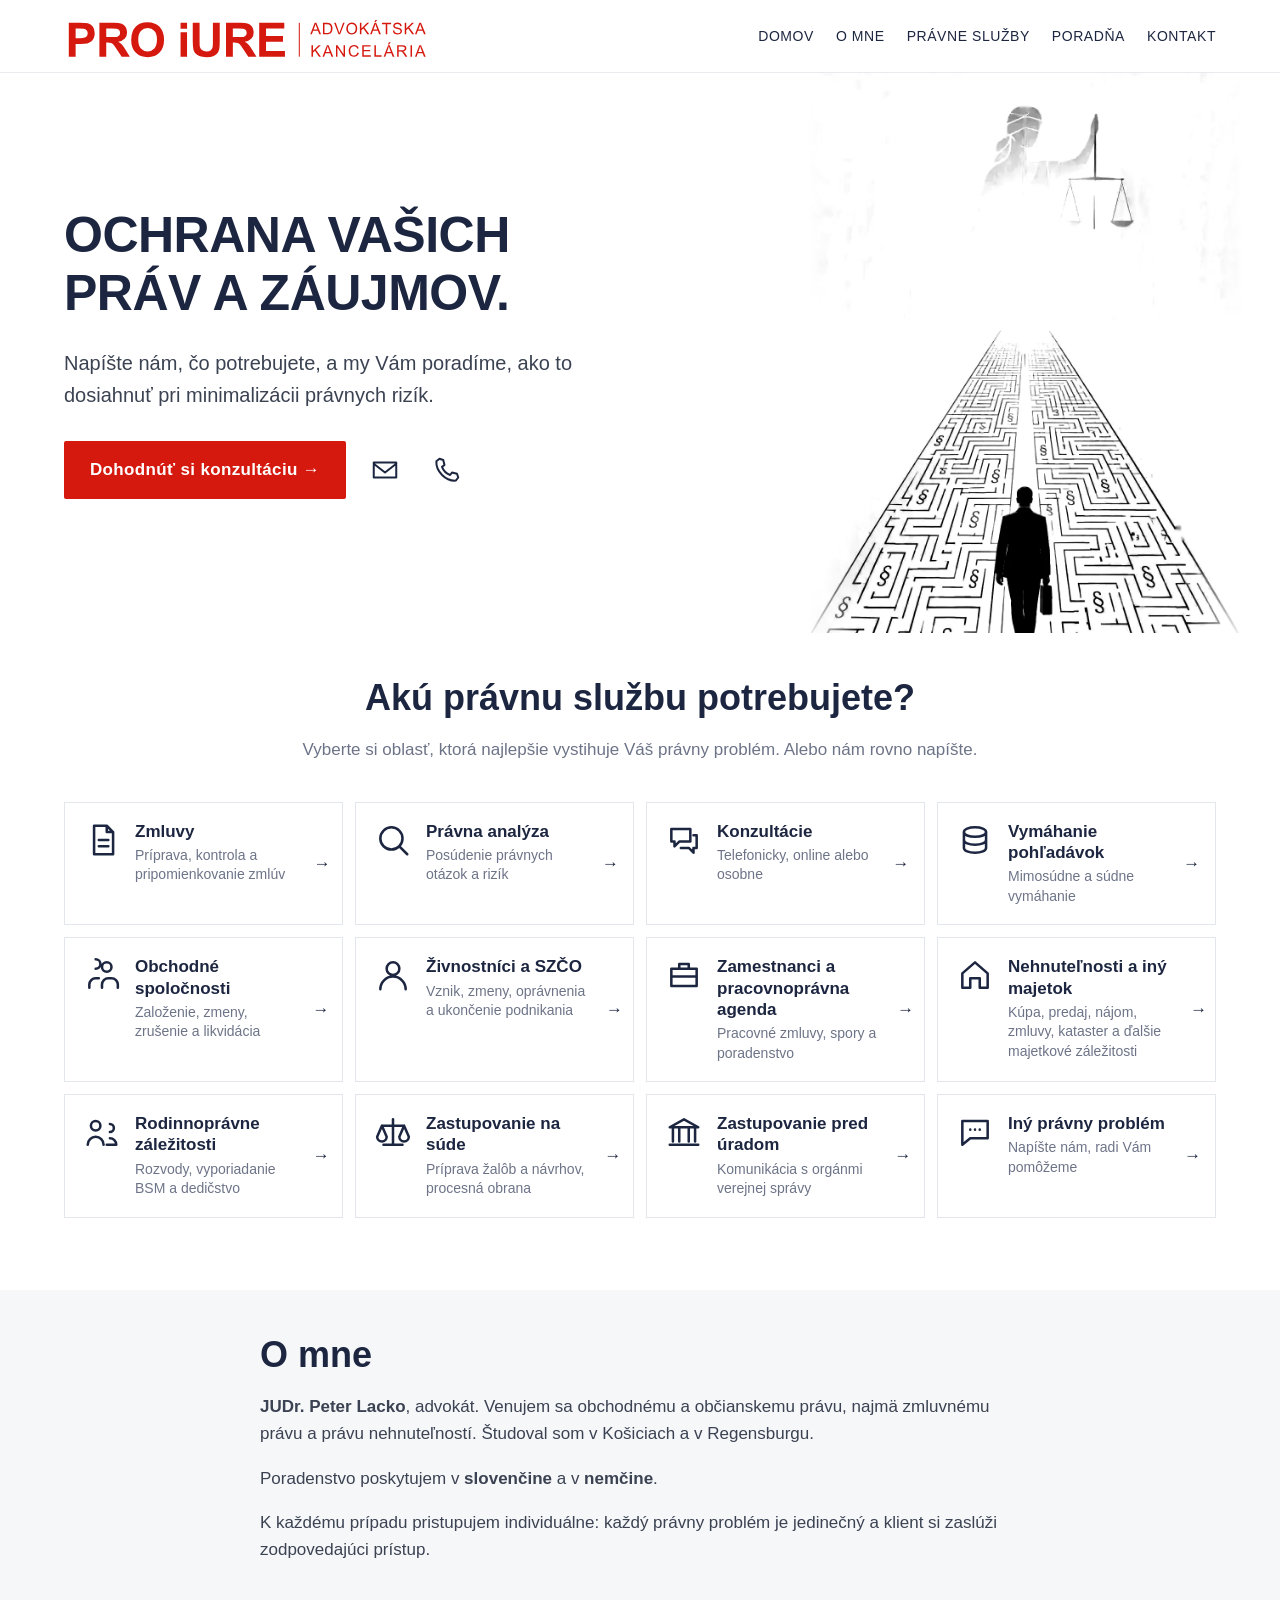
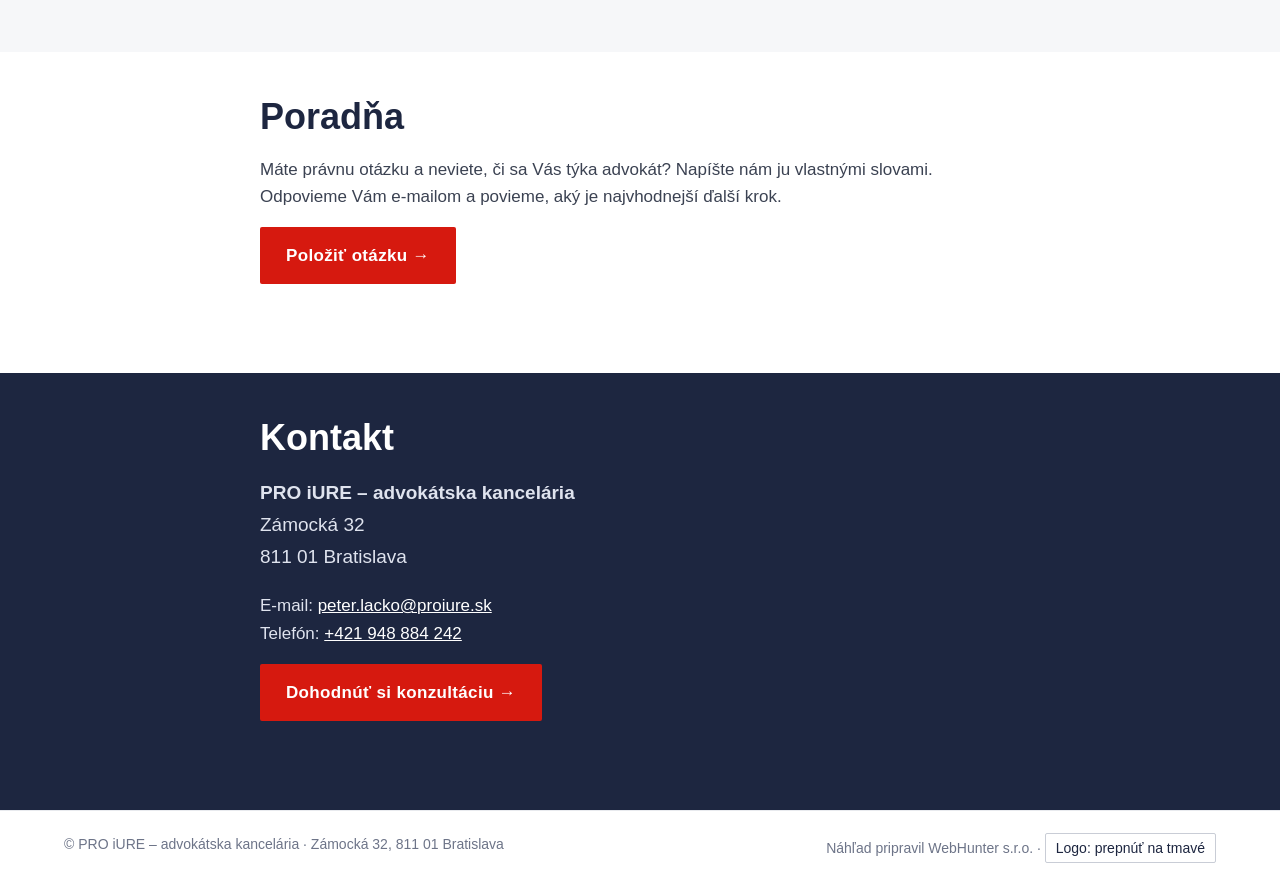
==== index.html @ 82cf4289 "Hero: obrázok bez tieňov, celá postava aj socha viditeľné, kompaktnejšie bludisko" ====
<!DOCTYPE html>
<html lang="sk"><head>
<meta charset="utf-8"><meta name="viewport" content="width=device-width,initial-scale=1">
<meta name="robots" content="noindex,nofollow">
<title>PRO iURE – advokátska kancelária, Bratislava</title>
<meta name="description" content="Advokátska kancelária PRO iURE v Bratislave. Zmluvy, obchodné spoločnosti, nehnuteľnosti, pracovné právo, vymáhanie pohľadávok a zastupovanie. Slovensky a nemecky.">
<link rel="stylesheet" href="style.css?v=7">
</head><body>
<header class="top"><a class="logo or" href="#domov" aria-label="PRO iURE – advokátska kancelária"><svg xmlns="http://www.w3.org/2000/svg" viewBox="-4 -26 1072.7 130.0" aria-hidden="true" ><path transform="translate(0,100.0)" d="M10.163710777626195 0.0V-100.0H42.56480218281037Q60.982264665757164 -100.0 66.57571623465212 -98.49931787175989Q75.17053206002728 -96.24829467939973 80.96862210095497 -88.71077762619373Q86.76671214188268 -81.17326057298773 86.76671214188268 -69.23601637107777Q86.76671214188268 -60.027285129604365 83.4242837653479 -53.75170532060027Q80.0818553888131 -47.47612551159618 74.93178717598909 -43.89495225102319Q69.78171896316508 -40.3137789904502 64.46111869031378 -39.15416098226466Q57.23055934515689 -37.72169167803547 43.519781718963166 -37.72169167803547H30.354706684856755V0.0ZM30.354706684856755 -83.08321964529331V-54.70668485675307H41.40518417462483Q53.34242837653479 -54.70668485675307 57.36698499317872 -56.27557980900409Q61.391541609822646 -57.844474761255114 63.67667121418826 -61.186903137789905Q65.96180081855388 -64.5293315143247 65.96180081855388 -68.96316507503411Q65.96180081855388 -74.42019099590723 62.755798090040926 -77.96725784447477Q59.54979536152797 -81.5143246930423 54.63847203274216 -82.40109140518418Q51.02319236016371 -83.08321964529331 40.10914051841746 -83.08321964529331Z M100.61664392905865 0.0V-100.0H143.11323328785812Q159.14324693042292 -100.0 166.40791268758528 -97.3055934515689Q173.67257844474761 -94.61118690313779 178.03819918144612 -87.72169167803547Q182.40381991814462 -80.83219645293315 182.40381991814462 -71.96452933151433Q182.40381991814462 -60.70941336971351 175.78717598908594 -53.37653478854025Q169.17053206002728 -46.043656207366986 156.00545702592086 -44.13369713506139Q162.55388813096863 -40.3137789904502 166.81718963165076 -35.74351978171896Q171.08049113233287 -31.173260572987722 178.31105047748974 -19.508867667121418L190.52114597544337 0.0H166.3738062755798L151.7762619372442 -21.759890859481583Q144.0 -33.42428376534789 141.1350613915416 -36.45975443383357Q138.2701227830832 -39.49522510231924 135.06412005457025 -40.620736698499314Q131.85811732605728 -41.7462482946794 124.90040927694406 -41.7462482946794H120.80763983628921V0.0ZM120.80763983628921 -57.70804911323329H135.7462482946794Q150.27557980900409 -57.70804911323329 153.89085948158254 -58.93587994542974Q157.50613915416096 -60.16371077762619 159.5525238744884 -63.165075034106415Q161.59890859481584 -66.16643929058664 161.59890859481584 -70.66848567530695Q161.59890859481584 -75.7162346521146 158.90450204638472 -78.8199181446112Q156.2100954979536 -81.92360163710778 151.2987721691678 -82.74215552523874Q148.8431105047749 -83.08321964529331 136.56480218281035 -83.08321964529331H120.80763983628921Z M194.54843110504774 -49.38608458390178Q194.54843110504774 -64.66575716234652 199.11869031377898 -75.03410641200546Q202.5293315143247 -82.67394270122783 208.42974079126876 -88.74488403819919Q214.33015006821282 -94.81582537517053 221.35607094133695 -97.74897680763983Q230.70122783083218 -101.70532060027286 242.9113233287858 -101.70532060027286Q265.012278308322 -101.70532060027286 278.2796725784448 -87.99454297407914Q291.5470668485675 -74.2837653478854 291.5470668485675 -49.86357435197817Q291.5470668485675 -25.648021828103683 278.3819918144611 -11.971350613915416Q265.2169167803547 1.7053206002728514 243.18417462482947 1.7053206002728514Q220.87858117326056 1.7053206002728514 207.71350613915416 -11.903137789904502Q194.54843110504774 -25.511596180081856 194.54843110504774 -49.38608458390178ZM215.35334242837652 -50.068212824010914Q215.35334242837652 -33.08321964529332 223.19781718963162 -24.317871759890863Q231.04229195088675 -15.552523874488404 243.11596180081855 -15.552523874488404Q255.18963165075036 -15.552523874488404 262.9317871759891 -24.249658935879943Q270.6739427012278 -32.946793997271484 270.6739427012278 -50.34106412005457Q270.6739427012278 -67.53069577080491 263.1364256480218 -75.98908594815825Q255.59890859481584 -84.4474761255116 243.11596180081855 -84.4474761255116Q230.63301500682127 -84.4474761255116 222.99317871759888 -75.88676671214188Q215.35334242837652 -67.32605729877217 215.35334242837652 -50.068212824010914Z  M340.39290586630284 -82.26466575716235V-100.0H359.5607094133697V-82.26466575716235ZM340.39290586630284 0.0V-72.44201909959072H359.5607094133697V0.0Z M376.4120054570259 -100.0H396.60300136425644V-45.839017735334245Q396.60300136425644 -32.946793997271484 397.3533424283765 -29.1268758526603Q398.64938608458385 -22.987721691678036 403.5266030013642 -19.27012278308322Q408.40381991814456 -15.552523874488404 416.8622100954979 -15.552523874488404Q425.4570259208731 -15.552523874488404 429.82264665757157 -19.065484311050476Q434.1882673942701 -22.57844474761255 435.075034106412 -27.694406548431104Q435.96180081855385 -32.81036834924966 435.96180081855385 -44.679399727148706V-100.0H456.1527967257844V-47.47612551159618Q456.1527967257844 -29.46793997271487 454.5156889495225 -22.032742155525238Q452.87858117326056 -14.597544338335608 448.4788540245566 -9.481582537517053Q444.07912687585264 -4.365620736698499 436.7121418826739 -1.330150068212824Q429.3451568894952 1.7053206002728514 417.47612551159614 1.7053206002728514Q403.1514324693042 1.7053206002728514 395.75034106412 -1.6030013642564804Q388.34924965893583 -4.911323328785812 384.0518417462482 -10.197817189631651Q379.75443383356065 -15.48431105047749 378.3901773533424 -21.282401091405184Q376.4120054570259 -29.877216916780355 376.4120054570259 -46.65757162346521Z M474.70941336971345 0.0V-100.0H517.2060027285129Q533.2360163710778 -100.0 540.5006821282401 -97.3055934515689Q547.7653478854024 -94.61118690313779 552.1309686221009 -87.72169167803547Q556.4965893587994 -80.83219645293315 556.4965893587994 -71.96452933151433Q556.4965893587994 -60.70941336971351 549.8799454297407 -53.37653478854025Q543.263301500682 -46.043656207366986 530.0982264665756 -44.13369713506139Q536.6466575716235 -40.3137789904502 540.9099590723056 -35.74351978171896Q545.1732605729876 -31.173260572987722 552.4038199181446 -19.508867667121418L564.6139154160982 0.0H540.4665757162346L525.869031377899 -21.759890859481583Q518.0927694406548 -33.42428376534789 515.2278308321963 -36.45975443383357Q512.362892223738 -39.49522510231924 509.156889495225 -40.620736698499314Q505.9508867667121 -41.7462482946794 498.9931787175989 -41.7462482946794H494.900409276944V0.0ZM494.900409276944 -57.70804911323329H509.8390177353342Q524.3683492496589 -57.70804911323329 527.9836289222374 -58.93587994542974Q531.5989085948157 -60.16371077762619 533.6452933151431 -63.165075034106415Q535.6916780354707 -66.16643929058664 535.6916780354707 -70.66848567530695Q535.6916780354707 -75.7162346521146 532.9972714870396 -78.8199181446112Q530.3028649386084 -81.92360163710778 525.3915416098226 -82.74215552523874Q522.9358799454296 -83.08321964529331 510.6575716234652 -83.08321964529331H494.900409276944Z M572.7339699863574 0.0V-100.0H646.8813096862209V-83.08321964529331H592.9249658935879V-60.91405184174625H643.1296043656207V-44.065484311050476H592.9249658935879V-16.84856753069577H648.7912687585265V0.0Z"/><rect x="689.7" y="0" width="3" height="100.0"/><path transform="translate(723.7,34.0)" d="M-0.06952965235173825 0.0 12.978868438991139 -33.97682344921609H17.822767552828903L31.728698023176552 0.0H26.606680299931835L22.643490115882756 -10.29038854805726H8.43626448534424L4.704839809134288 0.0ZM9.734151329243353 -13.952283571915475H21.25289706884799L17.70688479890934 -23.36196319018405Q16.084526244035448 -27.64962508520791 15.296523517382413 -30.407634628493525Q14.647580095432856 -27.139740967961828 13.465576005453306 -23.918200408997954Z M37.452514539721264 0.0V-33.97682344921609H49.1566726855972Q53.11986286964628 -33.97682344921609 55.205752440198424 -33.49011588275392Q58.125997838971436 -32.81799591002045 60.18871085873967 -31.056578050443083Q62.877190749673545 -28.785276073619634 64.20984241974853 -25.250852079072942Q65.54249408982352 -21.716428084526246 65.54249408982352 -17.173824130879346Q65.54249408982352 -13.303340149965917 64.63860860925092 -10.313565098841172Q63.73472312867832 -7.323790047716428 62.32095353085964 -5.365371506475801Q60.90718393304097 -3.406952965235174 59.226884001207296 -2.2828902522154055Q57.546584069373615 -1.1588275391956373 55.170987614022565 -0.5794137695978187Q52.79539115867151 0.0 49.712909904411106 0.0ZM41.948765391800336 -4.009543285616905H49.203025787165025Q52.56362565083238 -4.009543285616905 54.47569109050518 -4.635310156782549Q56.38775653017798 -5.261077027948193 57.52340751858971 -6.396728016359918Q59.12258952267968 -7.995910020449898 60.01488672786033 -10.695978186775733Q60.90718393304097 -13.396046353101568 60.90718393304097 -17.243353783231086Q60.90718393304097 -22.573960463531016 59.157354348855556 -25.43626448534424Q57.40752476467014 -28.298568507157466 54.90445728000756 -29.2719836400818Q53.09668631886237 -29.967280163599185 49.08714303324546 -29.967280163599185H41.948765391800336Z M83.5730590726259 0.0 70.40877822736346 -33.97682344921609H75.27585389198514L84.10611974065588 -9.293796864349012Q85.17224107671588 -6.32719836400818 85.89071415101718 -3.7314246762099526Q86.67871687767021 -6.512610770279482 87.72166166294627 -9.293796864349012L96.89957577337573 -33.97682344921609H101.48853282859045L88.18519267862453 0.0Z M106.28528731377867 -16.5480572597137Q106.28528731377867 -25.007498295841856 110.82789126742557 -29.79345603271984Q115.37049522107246 -34.57941376959782 122.55522596408541 -34.57941376959782Q127.2600657732197 -34.57941376959782 131.03784355099748 -32.331288343558285Q134.81562132877525 -30.083162917518745 136.7972164207998 -26.062031356509884Q138.77881151282435 -22.040899795501023 138.77881151282435 -16.942058623040218Q138.77881151282435 -11.773687798227677 136.6929219422722 -7.6946148602590325Q134.60703237172004 -3.615541922290389 130.78290149237444 -1.5180640763462852Q126.95877061302883 0.5794137695978187 122.5320494133015 0.5794137695978187Q117.73450340103156 0.5794137695978187 113.95672562325379 -1.7382413087934563Q110.178947845476 -4.055896387184731 108.23211757962733 -8.065439672801636Q106.28528731377867 -12.074982958418541 106.28528731377867 -16.5480572597137ZM110.9205974705612 -16.478527607361965Q110.9205974705612 -10.336741649625086 114.22325595726878 -6.802317655078392Q117.52591444397635 -3.2678936605316973 122.50887286251759 -3.2678936605316973Q127.58453748419447 -3.2678936605316973 130.86401942011813 -6.837082481254261Q134.14350135604178 -10.406271301976824 134.14350135604178 -16.96523517382413Q134.14350135604178 -21.113837764144513 132.74132003361507 -24.207907293796865Q131.33913871118835 -27.301976823449216 128.6390705448625 -29.005453306066805Q125.93900237853667 -30.70892978868439 122.57840251486932 -30.70892978868439Q117.8040330533833 -30.70892978868439 114.36231526197224 -27.429447852760738Q110.9205974705612 -24.149965916837083 110.9205974705612 -16.478527607361965Z M146.51898794756946 0.0V-33.97682344921609H151.01523879964853V-17.127471029311522L167.887767770337 -33.97682344921609H173.98320062650606L159.7296218943997 -20.209952283571916L174.6089674976717 0.0H168.67577049699003L156.57761098778758 -17.19700068166326L151.01523879964853 -11.773687798227677V0.0Z M176.76359519349384 0.0 189.81199328483672 -33.97682344921609H194.6558923986745L208.56182286902214 0.0H203.43980514577743L199.47661496172833 -10.29038854805726H185.26938933118984L181.53796465497987 0.0ZM186.56727617508895 -13.952283571915475H198.0860219146936L194.54000964475492 -23.36196319018405Q192.91765108988105 -27.64962508520791 192.129648363228 -30.407634628493525Q191.48070494127845 -27.139740967961828 190.2987008512989 -23.918200408997954ZM189.37163881994238 -36.06271301976824 192.45412007420276 -42.5521472392638H197.92378605920618L192.82494488674539 -36.06271301976824Z M222.9304928279663 0.0V-29.967280163599185H211.73621879933646V-33.97682344921609H238.66737081024309V-29.967280163599185H227.42674368004538V0.0Z M243.88130320954173 -10.916155419222905 248.12261200299776 -11.286980231765508Q248.4239071631886 -8.737559645535105 249.52479332542447 -7.103612815269257Q250.62567948766034 -5.469665985003409 252.9433345660516 -4.461486025903204Q255.26098964444287 -3.4533060668029996 258.15805849243196 -3.4533060668029996Q260.7306556294463 -3.4533060668029996 262.70066244607887 -4.21813224267212Q264.67066926271144 -4.982958418541241 265.6324961202438 -6.315610088616223Q266.5943229777762 -7.6482617586912065 266.5943229777762 -9.224267211997274Q266.5943229777762 -10.823449216087253 265.6672609464197 -12.01704158145876Q264.74019891506316 -13.210633946830267 262.6079562429432 -14.021813224267213Q261.2405397466924 -14.554873892297206 256.558876488342 -15.678936605316974Q251.8772132299916 -16.80299931833674 249.99991261649467 -17.79959100204499Q247.56637478418384 -19.07430129516019 246.37278241881233 -20.96319018404908Q245.17919005344083 -22.85207907293797 245.17919005344083 -25.192910702113156Q245.17919005344083 -27.765507839127473 246.63931275282732 -30.00204498977505Q248.09943545221384 -32.23858214042263 250.9037980970673 -33.397409679618264Q253.70816074192072 -34.556237218813905 257.1382902579398 -34.556237218813905Q260.91606803571756 -34.556237218813905 263.8015486083147 -33.33946830265849Q266.68702918091185 -32.122699386503065 268.239858083434 -29.758691206543965Q269.79268698595615 -27.394683026584868 269.9085697398757 -24.404907975460123L265.59773129406796 -24.080436264485346Q265.25008303230925 -27.301976823449216 263.2453113895008 -28.947511929107023Q261.2405397466924 -30.593047034764826 257.3237026642111 -30.593047034764826Q253.24462972624247 -30.593047034764826 251.3789173881375 -29.098159509202453Q249.51320505003252 -27.603271983640084 249.51320505003252 -25.49420586230402Q249.51320505003252 -23.663258350374914 250.83426844471555 -22.481254260395364Q252.13215528861465 -21.299250170415814 257.61340954901004 -20.059304703476485Q263.0946638094054 -18.819359236537153 265.1342002783897 -17.89229720518064Q268.10079877873056 -16.52488070892979 269.5145683765492 -14.427402862985685Q270.9283379743679 -12.329925017041582 270.9283379743679 -9.595092024539877Q270.9283379743679 -6.883435582822086 269.3755090718457 -4.484662576687117Q267.8226801693236 -2.085889570552147 264.91402304594254 -0.7532379004771643Q262.0053659225615 0.5794137695978187 258.3666474494872 0.5794137695978187Q253.75451384348855 0.5794137695978187 250.63726776305228 -0.7648261758691208Q247.520021682616 -2.10906612133606 245.7470155476467 -4.809134287661895Q243.97400941267736 -7.50920245398773 243.88130320954173 -10.916155419222905Z M279.01616267087167 0.0V-33.97682344921609H283.51241352295074V-17.127471029311522L300.38494249363924 -33.97682344921609H306.4803753498083L292.22679661770195 -20.209952283571916L307.10614222097394 0.0H301.17294522029226L289.0747857110898 -17.19700068166326L283.51241352295074 -11.773687798227677V0.0Z M309.2607699167961 0.0 322.30916800813895 -33.97682344921609H327.15306712197673L341.0589975923244 0.0H335.93697986907966L331.97378968503057 -10.29038854805726H317.76656405449205L314.0351393782821 0.0ZM319.06445089839116 -13.952283571915475H330.5831966379958L327.0371843680572 -23.36196319018405Q325.41482581318326 -27.64962508520791 324.62682308653024 -30.407634628493525Q323.97787966458066 -27.139740967961828 322.79587557460115 -23.918200408997954Z"/><path transform="translate(723.7,100.0)" d="M3.476482617586912 0.0V-33.97682344921609H7.972733469665985V-17.127471029311522L24.845262440354464 -33.97682344921609H30.94069529652352L16.687116564417177 -20.209952283571916L31.566462167689163 0.0H25.633265167007497L13.535105657805044 -17.19700068166326L7.972733469665985 -11.773687798227677V0.0Z M36.06449666499582 0.0 49.112894756338704 -33.97682344921609H53.95679387017647L67.86272434052411 0.0H62.7407066172794L58.77751643323032 -10.29038854805726H44.5702908026918L40.83886612648185 0.0ZM45.868177646590915 -13.952283571915475H57.38692338619555L53.840911116256905 -23.36196319018405Q52.21855256138301 -27.64962508520791 51.43054983472997 -30.407634628493525Q50.78160641278042 -27.139740967961828 49.59960232280087 -23.918200408997954Z M75.88359455698551 0.0V-33.97682344921609H80.49572816298415L98.34167226659696 -7.300613496932516V-33.97682344921609H102.65251071240473V0.0H98.0403771064061L80.19443300279329 -26.699386503067487V0.0Z M138.92559633445578 -11.912747102931153 143.42184718653485 -10.777096114519427Q142.00807758871616 -5.237900477164281 138.334594289466 -2.329243353783231Q134.66111099021583 0.5794137695978187 129.35368086069982 0.5794137695978187Q123.86083832491249 0.5794137695978187 120.41912053350146 -1.6571233810497616Q116.9774027420904 -3.893660531697342 115.18122005633717 -8.134969325153374Q113.38503737058393 -12.376278118609408 113.38503737058393 -17.243353783231086Q113.38503737058393 -22.550783912747104 115.4129855641763 -26.502385821404225Q117.44093375776866 -30.45398773006135 121.18394670937056 -32.505112474437624Q124.92695966097247 -34.556237218813905 129.42321051305154 -34.556237218813905Q134.52205168551237 -34.556237218813905 137.9985343030993 -31.960463531015677Q141.4750169206862 -29.36468984321745 142.84243341693704 -24.659850034083163L138.4157122172097 -23.61690524880709Q137.23370812723016 -27.32515337423313 134.98558270119062 -29.01704158145876Q132.7374572751511 -30.70892978868439 129.3305043099159 -30.70892978868439Q125.41366722743464 -30.70892978868439 122.78312871346054 -28.83162917518746Q120.15259019948645 -26.954328561690527 119.08646886342646 -23.790729379686436Q118.02034752736648 -20.627130197682344 118.02034752736648 -17.266530334015Q118.02034752736648 -12.932515337423313 119.28346954508973 -9.699386503067485Q120.54659156281296 -6.466257668711656 123.21189490296294 -4.867075664621677Q125.8771982431129 -3.2678936605316973 128.9828560481572 -3.2678936605316973Q132.76063382593497 -3.2678936605316973 135.37958406451713 -5.446489434219496Q137.99853430309926 -7.625085207907294 138.92559633445578 -11.912747102931153Z M153.5286069735484 0.0V-33.97682344921609H178.0957508044959V-29.967280163599185H158.02485782562746V-19.56100886162236H176.82104051138072V-15.574642126789367H158.02485782562746V-4.009543285616905H178.88375353114895V0.0Z M189.38451468148904 0.0V-33.97682344921609H193.8807655335681V-4.009543285616905H210.6142351995531V0.0Z M216.71145170094974 0.0 229.7598497922926 -33.97682344921609H234.6037489061304L248.50967937647803 0.0H243.38766165323332L239.42447146918425 -10.29038854805726H225.21724583864574L221.48582116243577 0.0ZM226.51513268254485 -13.952283571915475H238.03387842214948L234.4878661522108 -23.36196319018405Q232.86550759733694 -27.64962508520791 232.0775048706839 -30.407634628493525Q231.42856144873434 -27.139740967961828 230.24655735875479 -23.918200408997954ZM229.31949532739827 -36.06271301976824 232.40197658165866 -42.5521472392638H237.87164256666208L232.77280139420128 -36.06271301976824Z M256.646432346859 0.0V-33.97682344921609H271.7111903564023Q276.2537943100492 -33.97682344921609 278.61780249000833 -33.061349693251536Q280.9818106699674 -32.14587593728698 282.39558026778604 -29.828220858895705Q283.80934986560476 -27.510565780504432 283.80934986560476 -24.706203135650988Q283.80934986560476 -21.0906612133606 281.46851823642953 -18.610770279481937Q279.12768660725436 -16.130879345603272 274.2374343918488 -15.458759372869803Q276.02202880221006 -14.601226993865032 276.9490908335666 -13.766871165644172Q278.91909765019915 -11.959100204498977 280.6805155097765 -9.247443762781186L286.5905359596743 0.0H280.93545756839956L276.4392067163205 -7.068847989093388Q274.4691998996879 -10.12815269256987 273.1944896065727 -11.750511247443763Q271.9197793134575 -13.372869802317656 270.91159935435735 -14.021813224267213Q269.9034193952571 -14.67075664621677 268.86047460998105 -14.92569870483981Q268.0956484341119 -15.087934560327199 266.35740712531845 -15.087934560327199H261.1426831989381V0.0ZM261.1426831989381 -18.98159509202454H270.8073048758297Q273.8897861300901 -18.98159509202454 275.6280274388836 -19.61895023858214Q277.366268747677 -20.25630538513974 278.27015422824957 -21.65848670756646Q279.1740397088222 -23.060668029993185 279.1740397088222 -24.706203135650988Q279.1740397088222 -27.116564417177916 277.4242101246368 -28.66939331970007Q275.67438054045135 -30.22222222222222 271.8966027626736 -30.22222222222222H261.1426831989381Z M296.0947054263061 0.0V-33.97682344921609H300.5909562783852V0.0Z M309.26076991679616 0.0 322.309168008139 -33.97682344921609H327.1530671219768L341.05899759232443 0.0H335.9369798690797L331.9737896850306 -10.29038854805726H317.7665640544921L314.03513937828217 0.0ZM319.0644508983912 -13.952283571915475H330.58319663799585L327.03718436805724 -23.36196319018405Q325.4148258131833 -27.64962508520791 324.6268230865303 -30.407634628493525Q323.9778796645807 -27.139740967961828 322.7958755746012 -23.918200408997954Z"/></svg></a>
<nav aria-label="Hlavné menu"><a href="#domov">Domov</a><a href="#o-mne">O mne</a><a href="#sluzby">Právne služby</a><a href="#poradna">Poradňa</a><a href="#kontakt">Kontakt</a></nav></header>
<main id="domov">
<section class="hero"><div class="hero-t">
<h1>Ochrana Vašich práv a záujmov.</h1>
<p class="lead">Napíšte nám, čo potrebujete, a my Vám poradíme, ako to dosiahnuť pri minimalizácii právnych rizík.</p>
<p class="cta"><a class="btn" href="#kontakt">Dohodnúť si konzultáciu →</a><a class="ic" href="mailto:peter.lacko@proiure.sk" aria-label="Napísať e-mail"><svg viewBox="0 0 24 24"><path d="M3 6h18v12H3zM3 7l9 7 9-7"/></svg></a><a class="ic" href="tel:+421948884242" aria-label="Zavolať"><svg viewBox="0 0 24 24"><path d="M6 3l3 1 1 4-2 1.5a11 11 0 0 0 6.500 6.500L16 14l4 1 1 3-2 2.500C11 21 3 13 3.500 5z"/></svg></a></p>
</div>
<picture class="hero-i"><source media="(max-width:700px)" srcset="img/hero-640.webp?v=4"><img src="img/hero.webp?v=4" width="1024" height="1320" alt="Muž s aktovkou kráča bludiskom paragrafov k sochárskej postave spravodlivosti s váhami"></picture>
</section>
<section id="sluzby" class="sec"><h2>Akú právnu službu potrebujete?</h2>
<p class="sub">Vyberte si oblasť, ktorá najlepšie vystihuje Váš právny problém. Alebo nám rovno napíšte.</p>
<div class="tiles"><a class="tile" href="#s-zmluvy" data-open="zmluvy"><svg viewBox="0 0 24 24" aria-hidden="true"><path d="M7 3h8l4 4v14H7zM15 3v4h4M10 12h6M10 16h6"/></svg><span><b>Zmluvy</b><small>Príprava, kontrola a pripomienkovanie zmlúv</small></span><i aria-hidden="true">→</i></a><a class="tile" href="#s-analyza" data-open="analyza"><svg viewBox="0 0 24 24" aria-hidden="true"><path d="M11 4a7 7 0 1 0 0 14 7 7 0 0 0 0-14zM16 16l5 5"/></svg><span><b>Právna analýza</b><small>Posúdenie právnych otázok a rizík</small></span><i aria-hidden="true">→</i></a><a class="tile" href="#s-konzultacie" data-open="konzultacie"><svg viewBox="0 0 24 24" aria-hidden="true"><path d="M4 5h12v8H9l-3 3v-3H4zM18 9h2v8h-2v3l-3-3h-5"/></svg><span><b>Konzultácie</b><small>Telefonicky, online alebo osobne</small></span><i aria-hidden="true">→</i></a><a class="tile" href="#s-pohladavky" data-open="pohladavky"><svg viewBox="0 0 24 24" aria-hidden="true"><path d="M5 7c0-1.7 3.1-3 7-3s7 1.3 7 3-3.1 3-7 3-7-1.3-7-3zM5 7v5c0 1.7 3.1 3 7 3s7-1.3 7-3V7M5 12v5c0 1.7 3.1 3 7 3s7-1.3 7-3v-5"/></svg><span><b>Vymáhanie pohľadávok</b><small>Mimosúdne a súdne vymáhanie</small></span><i aria-hidden="true">→</i></a><a class="tile" href="#s-spolocnosti" data-open="spolocnosti"><svg viewBox="0 0 24 24" aria-hidden="true"><path d="M4 20v-2a4 4 0 0 1 4-4h2M15 10a3 3 0 1 0 0-6 3 3 0 0 0 0 6zM8 8a3 3 0 1 0 0-6M12 20v-2a4 4 0 0 1 4-4h2a4 4 0 0 1 4 4v2"/></svg><span><b>Obchodné spoločnosti</b><small>Založenie, zmeny, zrušenie a likvidácia</small></span><i aria-hidden="true">→</i></a><a class="tile" href="#s-zivnostnici" data-open="zivnostnici"><svg viewBox="0 0 24 24" aria-hidden="true"><path d="M12 12a4 4 0 1 0 0-8 4 4 0 0 0 0 8zM4 21a8 8 0 0 1 16 0"/></svg><span><b>Živnostníci a SZČO</b><small>Vznik, zmeny, oprávnenia a ukončenie podnikania</small></span><i aria-hidden="true">→</i></a><a class="tile" href="#s-praca" data-open="praca"><svg viewBox="0 0 24 24" aria-hidden="true"><path d="M4 8h16v11H4zM9 8V5h6v3M4 13h16"/></svg><span><b>Zamestnanci a pracovnoprávna agenda</b><small>Pracovné zmluvy, spory a poradenstvo</small></span><i aria-hidden="true">→</i></a><a class="tile" href="#s-nehnutelnosti" data-open="nehnutelnosti"><svg viewBox="0 0 24 24" aria-hidden="true"><path d="M4 11l8-7 8 7v9h-5v-6H9v6H4z"/></svg><span><b>Nehnuteľnosti a iný majetok</b><small>Kúpa, predaj, nájom, zmluvy, kataster a ďalšie majetkové záležitosti</small></span><i aria-hidden="true">→</i></a><a class="tile" href="#s-rodina" data-open="rodina"><svg viewBox="0 0 24 24" aria-hidden="true"><path d="M8 11a3 3 0 1 0 0-6 3 3 0 0 0 0 6zM3 20a5 5 0 0 1 10 0M17 12a2.5 2.5 0 1 0 0-5M15 20h6a4 4 0 0 0-4-4"/></svg><span><b>Rodinnoprávne záležitosti</b><small>Rozvody, vyporiadanie BSM a dedičstvo</small></span><i aria-hidden="true">→</i></a><a class="tile" href="#s-sud" data-open="sud"><svg viewBox="0 0 24 24" aria-hidden="true"><path d="M12 4v16M6 20h12M5 8h14M5 8l-3 7a3 3 0 0 0 6 0zM19 8l-3 7a3 3 0 0 0 6 0z"/></svg><span><b>Zastupovanie na súde</b><small>Príprava žalôb a návrhov, procesná obrana</small></span><i aria-hidden="true">→</i></a><a class="tile" href="#s-urady" data-open="urady"><svg viewBox="0 0 24 24" aria-hidden="true"><path d="M3 9l9-5 9 5zM5 10v8M9 10v8M15 10v8M19 10v8M3 20h18"/></svg><span><b>Zastupovanie pred úradom</b><small>Komunikácia s orgánmi verejnej správy</small></span><i aria-hidden="true">→</i></a><a class="tile" href="#s-ine" data-open="ine"><svg viewBox="0 0 24 24" aria-hidden="true"><path d="M4 5h16v11H9l-5 4zM9 10.5h.01M12 10.5h.01M15 10.5h.01"/></svg><span><b>Iný právny problém</b><small>Napíšte nám, radi Vám pomôžeme</small></span><i aria-hidden="true">→</i></a></div>
<div class="dets" id="detaily"><article id="s-zmluvy" class="det" tabindex="-1"><h3>Zmluvy</h3><p>Vypracovanie a posudzovanie obchodnoprávnych a občianskoprávnych zmlúv. Zmluvu pred podpisom skontrolujeme a upozorníme Vás na riziká.</p><a class="btn" href="mailto:peter.lacko@proiure.sk?subject=Zmluvy">Napíšte nám k téme „Zmluvy“ →</a></article><article id="s-analyza" class="det" tabindex="-1"><h3>Právna analýza</h3><p>Posúdime Vašu právnu otázku alebo plánovaný krok a povieme Vám, aké riziká z neho plynú a ako ich obmedziť.</p><a class="btn" href="mailto:peter.lacko@proiure.sk?subject=Právna%20analýza">Napíšte nám k téme „Právna analýza“ →</a></article><article id="s-konzultacie" class="det" tabindex="-1"><h3>Konzultácie</h3><p>Konzultáciu si môžete dohodnúť telefonicky, online alebo osobne v kancelárii v Bratislave. Najrýchlejšie nám napíšte, čo potrebujete.</p><a class="btn" href="mailto:peter.lacko@proiure.sk?subject=Konzultácie">Napíšte nám k téme „Konzultácie“ →</a></article><article id="s-pohladavky" class="det" tabindex="-1"><h3>Vymáhanie pohľadávok</h3><p>Mimosúdne aj súdne vymáhanie pohľadávok, zastupovanie veriteľov vrátane konkurzného konania.</p><a class="btn" href="mailto:peter.lacko@proiure.sk?subject=Vymáhanie%20pohľadávok">Napíšte nám k téme „Vymáhanie pohľadávok“ →</a></article><article id="s-spolocnosti" class="det" tabindex="-1"><h3>Obchodné spoločnosti</h3><p>Zakladanie obchodných spoločností, zmeny v obchodnom registri, valné zhromaždenia, zbierka listín, splynutie, zlúčenie a rozdelenie, zrušenie a likvidácia.</p><a class="btn" href="mailto:peter.lacko@proiure.sk?subject=Obchodné%20spoločnosti">Napíšte nám k téme „Obchodné spoločnosti“ →</a></article><article id="s-zivnostnici" class="det" tabindex="-1"><h3>Živnostníci a SZČO</h3><p>Pomôžeme Vám so vznikom, zmenami aj ukončením podnikania živnostníka a samostatne zárobkovo činnej osoby.</p><a class="btn" href="mailto:peter.lacko@proiure.sk?subject=Živnostníci%20a%20SZČO">Napíšte nám k téme „Živnostníci a SZČO“ →</a></article><article id="s-praca" class="det" tabindex="-1"><h3>Zamestnanci a pracovnoprávna agenda</h3><p>Pracovné zmluvy, skončenie pracovného pomeru a zastupovanie na súdoch v pracovnoprávnych sporoch.</p><a class="btn" href="mailto:peter.lacko@proiure.sk?subject=Zamestnanci%20a%20pracovnoprávna%20agenda">Napíšte nám k téme „Zamestnanci a pracovnoprávna agenda“ →</a></article><article id="s-nehnutelnosti" class="det" tabindex="-1"><h3>Nehnuteľnosti a iný majetok</h3><p>Nadobúdanie a prevod nehnuteľností, nájomné a kúpne zmluvy, návrhy na vklad do katastra a ďalšie majetkové záležitosti.</p><a class="btn" href="mailto:peter.lacko@proiure.sk?subject=Nehnuteľnosti%20a%20iný%20majetok">Napíšte nám k téme „Nehnuteľnosti a iný majetok“ →</a></article><article id="s-rodina" class="det" tabindex="-1"><h3>Rodinnoprávne záležitosti</h3><p>Rozvody, vyporiadanie bezpodielového spoluvlastníctva manželov a dedičské konanie.</p><a class="btn" href="mailto:peter.lacko@proiure.sk?subject=Rodinnoprávne%20záležitosti">Napíšte nám k téme „Rodinnoprávne záležitosti“ →</a></article><article id="s-sud" class="det" tabindex="-1"><h3>Zastupovanie na súde</h3><p>Príprava žalôb, návrhov a opravných prostriedkov a zastupovanie pred súdmi vo všetkých stupňoch konania.</p><a class="btn" href="mailto:peter.lacko@proiure.sk?subject=Zastupovanie%20na%20súde">Napíšte nám k téme „Zastupovanie na súde“ →</a></article><article id="s-urady" class="det" tabindex="-1"><h3>Zastupovanie pred úradom</h3><p>Zastupovanie v správnom konaní, vypracovanie podaní a návrhov, opravné prostriedky a súdne preskúmanie rozhodnutí.</p><a class="btn" href="mailto:peter.lacko@proiure.sk?subject=Zastupovanie%20pred%20úradom">Napíšte nám k téme „Zastupovanie pred úradom“ →</a></article><article id="s-ine" class="det" tabindex="-1"><h3>Iný právny problém</h3><p>Nenašli ste svoju oblasť? Napíšte nám, o čo ide, a povieme Vám, či Vám vieme pomôcť a ako ďalej.</p><a class="btn" href="mailto:peter.lacko@proiure.sk?subject=Iný%20právny%20problém">Napíšte nám k téme „Iný právny problém“ →</a></article></div>
</section>
<section id="o-mne" class="sec alt"><div class="narrow"><h2>O mne</h2>
<p><strong>JUDr. Peter Lacko</strong>, advokát. Venujem sa obchodnému a občianskemu právu, najmä zmluvnému právu a právu nehnuteľností. Študoval som v Košiciach a v Regensburgu.</p>
<p>Poradenstvo poskytujem v <strong>slovenčine</strong> a v <strong>nemčine</strong>.</p>
<p>K každému prípadu pristupujem individuálne: každý právny problém je jedinečný a klient si zaslúži zodpovedajúci prístup.</p></div></section>
<section id="poradna" class="sec"><div class="narrow"><h2>Poradňa</h2>
<p>Máte právnu otázku a neviete, či sa Vás týka advokát? Napíšte nám ju vlastnými slovami. Odpovieme Vám e-mailom a povieme, aký je najvhodnejší ďalší krok.</p>
<p><a class="btn" href="mailto:peter.lacko@proiure.sk?subject=Ot%C3%A1zka%20pre%20poradu">Položiť otázku →</a></p></div></section>
<section id="kontakt" class="sec dark"><div class="narrow"><h2>Kontakt</h2>
<address><strong>PRO iURE – advokátska kancelária</strong><br>Zámocká 32<br>811 01 Bratislava</address>
<p>E-mail: <a href="mailto:peter.lacko@proiure.sk">peter.lacko@proiure.sk</a><br>Telefón: <a href="tel:+421948884242">+421 948 884 242</a></p>
<p><a class="btn" href="mailto:peter.lacko@proiure.sk?subject=Konzult%C3%A1cia">Dohodnúť si konzultáciu →</a></p></div></section>
</main>
<footer><span>© PRO iURE – advokátska kancelária · Zámocká 32, 811 01 Bratislava</span><span class="wh">Náhľad pripravil WebHunter s.r.o. · <button type="button" id="logo-farba">Logo: prepnúť na tmavé</button></span></footer>
<script src="app.js?v=4"></script>
</body></html>
---- style.css ----
:root{--r:#d6190f;--n:#1d2640;--t:#3b4252;--m:#6d7488;--l:#f6f7f9}
*{box-sizing:border-box;min-width:0}body{overflow-x:hidden}html{scroll-behavior:smooth}
body{margin:0;font:400 17px/1.6 "Helvetica Neue",Arial,system-ui,sans-serif;color:var(--t);background:#fff}
h1,h2,h3{color:var(--n);line-height:1.15;margin:0 0 .5em}
.top{position:sticky;top:0;z-index:9;display:flex;justify-content:space-between;align-items:center;gap:16px;padding:14px 5vw;background:rgba(255,255,255,.96);border-bottom:1px solid #e8eaee}
.logo{color:var(--n);display:flex;align-items:center;gap:14px;text-decoration:none;color:var(--n)}
nav a{margin-left:22px;color:var(--n);text-decoration:none;font-size:14px;letter-spacing:.04em;text-transform:uppercase;padding:6px 0;border-bottom:2px solid transparent}
nav a:hover{border-color:var(--r)}
.hero{position:relative;display:grid;grid-template-columns:1.1fr 1fr;align-items:center;min-height:380px;overflow:hidden;background:#fff}
.hero-t{padding:44px 5vw;position:relative;z-index:2}
.hero h1{font-size:clamp(30px,4vw,50px);text-transform:uppercase;letter-spacing:-.01em;max-width:13em}
.lead{font-size:20px;max-width:30em;margin:0 0 30px}
.hero-i{position:absolute;right:0;top:0;bottom:0;width:58%}
.hero-i img{width:100%;height:100%;object-fit:cover;object-position:50% 5%;display:block;-webkit-mask-image:linear-gradient(90deg,transparent,#000 40%),linear-gradient(180deg,#000 70%,transparent);-webkit-mask-composite:source-in;mask-image:linear-gradient(90deg,transparent,#000 40%),linear-gradient(180deg,#000 70%,transparent);mask-composite:intersect}
.cta{display:flex;align-items:center;gap:16px;flex-wrap:wrap;margin:0}
.btn{display:inline-block;background:var(--r);color:#fff;padding:15px 26px;text-decoration:none;font-weight:600;letter-spacing:.02em;border-radius:2px}
.btn:hover{background:#b3130b}
.ic{display:inline-flex;width:46px;height:46px;align-items:center;justify-content:center;color:var(--n)}
svg{width:30px;height:30px;fill:none;stroke:currentColor;stroke-width:1.6;stroke-linecap:round;stroke-linejoin:round}
.sec{padding:44px 5vw 72px}.sec h2{font-size:clamp(26px,3vw,36px);text-align:center}
.sub{text-align:center;color:var(--m);margin:0 auto 38px;max-width:40em}
.tiles{display:grid;grid-template-columns:repeat(4,1fr);gap:12px;max-width:1280px;margin:0 auto}
.tile{display:flex;align-items:flex-start;gap:14px;padding:18px;border:1px solid #e3e6ec;text-decoration:none;color:var(--t);background:#fff;transition:border-color .15s,box-shadow .15s;position:relative;min-height:104px}
.tile:hover,.tile.sel{border-color:var(--r);box-shadow:0 6px 18px rgba(29,38,64,.08)}
.tile svg{flex:none;color:var(--n);width:38px;height:38px}
.tile b{display:block;color:var(--n);font-weight:600;line-height:1.25}.tile small{display:block;color:var(--m);font-size:14px;line-height:1.4;margin-top:4px}
.tile i{font-style:normal;margin-left:auto;color:var(--n);align-self:center}
.dets{max-width:820px;margin:0 auto}
.det{display:none;margin-top:30px;padding:30px 34px;background:var(--l);border-left:4px solid var(--r)}.det.on{display:block}
.det:focus{outline:none}.det h3{font-size:26px}
.alt{background:var(--l)}.narrow{max-width:760px;margin:0 auto}.narrow h2{text-align:left}
.dark{background:var(--n);color:#dfe3ee}.dark h2{color:#fff}.dark a:not(.btn){color:#fff}
address{font-style:normal;font-size:19px;line-height:1.7;margin-bottom:1em}
footer{display:flex;justify-content:space-between;gap:12px;flex-wrap:wrap;padding:22px 5vw;font-size:14px;color:var(--m);border-top:1px solid #e8eaee}
@media(max-width:1000px){.tiles{grid-template-columns:repeat(2,1fr)}}
@media(max-width:700px){
.top{flex-direction:column;align-items:flex-start;padding:10px 5vw}nav{display:flex;flex-wrap:wrap;gap:4px 16px}nav a{margin:0;font-size:13px}
.hero{grid-template-columns:1fr;min-height:0}.hero-t{padding:28px 5vw 0}
.hero-i{position:static;width:100%;height:230px;margin-top:-10px}.hero-i img{-webkit-mask-image:linear-gradient(180deg,transparent,#000 30%,#000 65%,transparent),linear-gradient(90deg,transparent,#000 22%,#000 78%,transparent);mask-image:linear-gradient(180deg,transparent,#000 30%,#000 65%,transparent),linear-gradient(90deg,transparent,#000 22%,#000 78%,transparent);-webkit-mask-composite:source-in;mask-composite:intersect;object-position:50% 8%}
.tiles{grid-template-columns:1fr}.sec{padding:52px 5vw}.det{padding:22px}}

footer button{font:inherit;color:var(--n);background:none;border:1px solid #c9cdd6;padding:3px 10px;cursor:pointer;border-radius:2px}

.logo svg{height:44px;width:auto;stroke:none;stroke-width:0;fill:currentColor;display:block;overflow:visible}.logo.or{color:var(--r)}
.hero{min-height:440px;background:#fff}
.hero-i{width:50%;display:flex;justify-content:flex-end;padding-right:4vw}
.hero-i img{width:auto;height:100%;max-width:100%;object-fit:contain;object-position:50% 50%;-webkit-mask-image:linear-gradient(90deg,transparent,#000 22%,#000 78%,transparent),linear-gradient(180deg,transparent,#000 8%,#000 92%,transparent);mask-image:linear-gradient(90deg,transparent,#000 22%,#000 78%,transparent),linear-gradient(180deg,transparent,#000 8%,#000 92%,transparent);-webkit-mask-composite:source-in;mask-composite:intersect}
@media(max-width:700px){.logo svg{height:34px}.hero-i{width:100%;height:300px;justify-content:center;padding:0;margin-top:0}.hero-i img{-webkit-mask-image:linear-gradient(180deg,transparent,#000 12%,#000 88%,transparent);mask-image:linear-gradient(180deg,transparent,#000 12%,#000 88%,transparent);object-position:50% 50%}}
.hero{min-height:620px}
.hero-i{width:60%;padding-right:0;justify-content:flex-end}
.hero-i img{width:100%;height:100%;object-fit:cover;object-position:50% 86%;-webkit-mask-image:linear-gradient(90deg,transparent,#000 24%);mask-image:linear-gradient(90deg,transparent,#000 24%);-webkit-mask-composite:source-over;mask-composite:add}
@media(max-width:700px){.hero{min-height:0}.hero-i{width:100%;height:420px}.hero-i img{object-position:50% 80%;-webkit-mask-image:linear-gradient(180deg,transparent,#000 12%);mask-image:linear-gradient(180deg,transparent,#000 12%)}}
.hero{min-height:560px;align-items:stretch}
.hero-t{align-self:center}
.hero-i{width:46%;padding:0 3vw 0 0;justify-content:flex-end;align-items:center}
.hero-i img{width:auto;height:100%;max-width:100%;object-fit:contain;object-position:100% 50%;-webkit-mask-image:none;mask-image:none;filter:none}
@media(max-width:700px){.hero{min-height:0}.hero-i{width:100%;height:480px;padding:0;justify-content:center}.hero-i img{object-position:50% 50%;-webkit-mask-image:none;mask-image:none}}
.hero-i img{-webkit-mask-image:linear-gradient(90deg,transparent,#000 12%,#000 88%,transparent);mask-image:linear-gradient(90deg,transparent,#000 12%,#000 88%,transparent)}
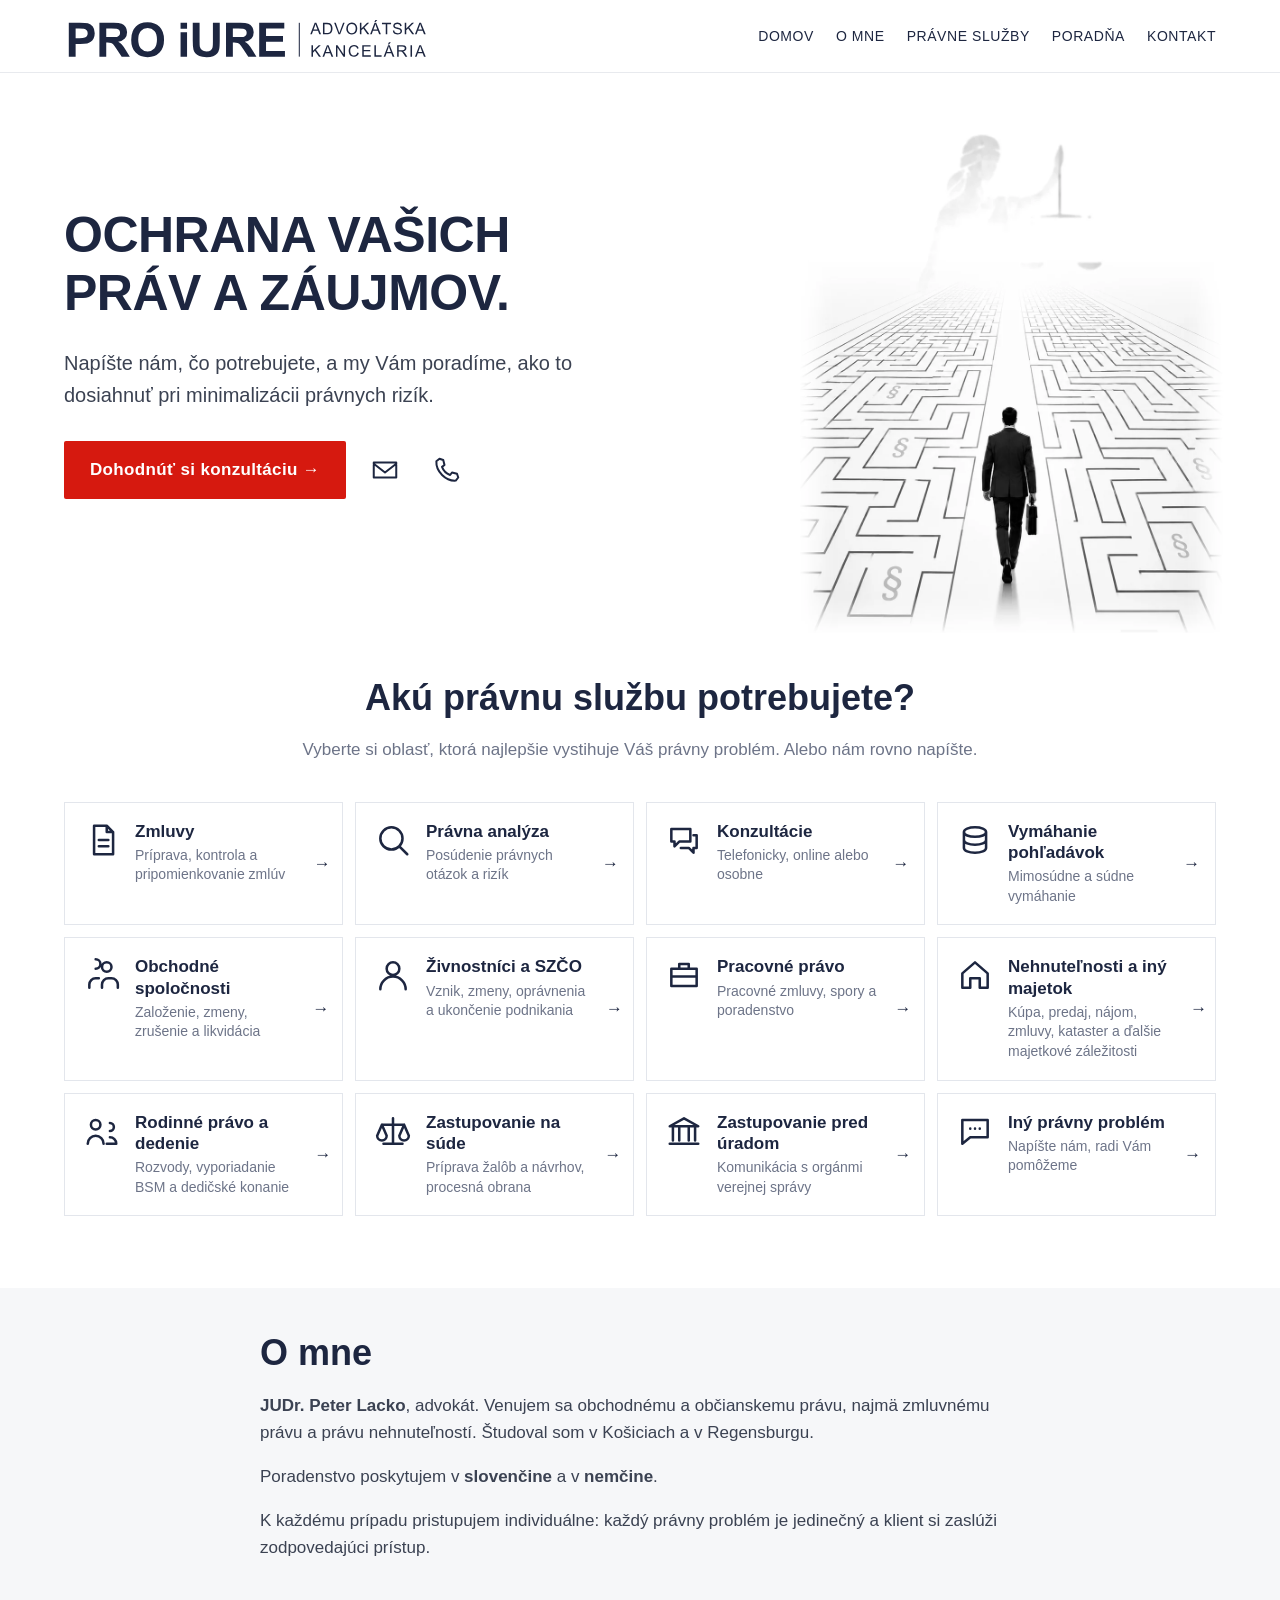
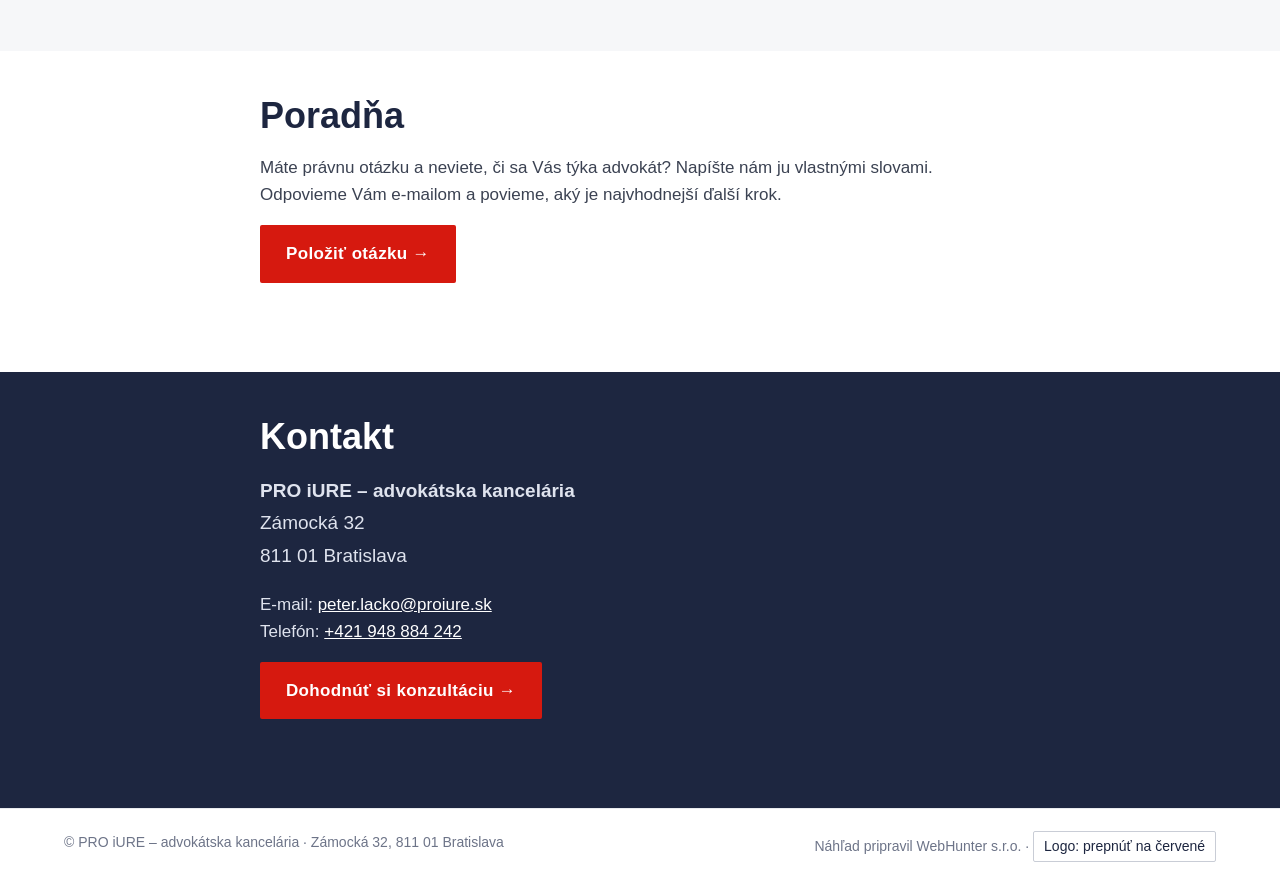
==== commit 07932cf3: "Úpravy po pripomienkach: tmavé logo predvolene, názvy služieb, zvýraznenie vybranej služby, čiernobi" ====
--- a/index.html
+++ b/index.html
@@ -4,9 +4,9 @@
 <meta name="robots" content="noindex,nofollow">
 <title>PRO iURE – advokátska kancelária, Bratislava</title>
 <meta name="description" content="Advokátska kancelária PRO iURE v Bratislave. Zmluvy, obchodné spoločnosti, nehnuteľnosti, pracovné právo, vymáhanie pohľadávok a zastupovanie. Slovensky a nemecky.">
-<link rel="stylesheet" href="style.css?v=7">
+<link rel="stylesheet" href="style.css?v=8">
 </head><body>
-<header class="top"><a class="logo or" href="#domov" aria-label="PRO iURE – advokátska kancelária"><svg xmlns="http://www.w3.org/2000/svg" viewBox="-4 -26 1072.7 130.0" aria-hidden="true" ><path transform="translate(0,100.0)" d="M10.163710777626195 0.0V-100.0H42.56480218281037Q60.982264665757164 -100.0 66.57571623465212 -98.49931787175989Q75.17053206002728 -96.24829467939973 80.96862210095497 -88.71077762619373Q86.76671214188268 -81.17326057298773 86.76671214188268 -69.23601637107777Q86.76671214188268 -60.027285129604365 83.4242837653479 -53.75170532060027Q80.0818553888131 -47.47612551159618 74.93178717598909 -43.89495225102319Q69.78171896316508 -40.3137789904502 64.46111869031378 -39.15416098226466Q57.23055934515689 -37.72169167803547 43.519781718963166 -37.72169167803547H30.354706684856755V0.0ZM30.354706684856755 -83.08321964529331V-54.70668485675307H41.40518417462483Q53.34242837653479 -54.70668485675307 57.36698499317872 -56.27557980900409Q61.391541609822646 -57.844474761255114 63.67667121418826 -61.186903137789905Q65.96180081855388 -64.5293315143247 65.96180081855388 -68.96316507503411Q65.96180081855388 -74.42019099590723 62.755798090040926 -77.96725784447477Q59.54979536152797 -81.5143246930423 54.63847203274216 -82.40109140518418Q51.02319236016371 -83.08321964529331 40.10914051841746 -83.08321964529331Z M100.61664392905865 0.0V-100.0H143.11323328785812Q159.14324693042292 -100.0 166.40791268758528 -97.3055934515689Q173.67257844474761 -94.61118690313779 178.03819918144612 -87.72169167803547Q182.40381991814462 -80.83219645293315 182.40381991814462 -71.96452933151433Q182.40381991814462 -60.70941336971351 175.78717598908594 -53.37653478854025Q169.17053206002728 -46.043656207366986 156.00545702592086 -44.13369713506139Q162.55388813096863 -40.3137789904502 166.81718963165076 -35.74351978171896Q171.08049113233287 -31.173260572987722 178.31105047748974 -19.508867667121418L190.52114597544337 0.0H166.3738062755798L151.7762619372442 -21.759890859481583Q144.0 -33.42428376534789 141.1350613915416 -36.45975443383357Q138.2701227830832 -39.49522510231924 135.06412005457025 -40.620736698499314Q131.85811732605728 -41.7462482946794 124.90040927694406 -41.7462482946794H120.80763983628921V0.0ZM120.80763983628921 -57.70804911323329H135.7462482946794Q150.27557980900409 -57.70804911323329 153.89085948158254 -58.93587994542974Q157.50613915416096 -60.16371077762619 159.5525238744884 -63.165075034106415Q161.59890859481584 -66.16643929058664 161.59890859481584 -70.66848567530695Q161.59890859481584 -75.7162346521146 158.90450204638472 -78.8199181446112Q156.2100954979536 -81.92360163710778 151.2987721691678 -82.74215552523874Q148.8431105047749 -83.08321964529331 136.56480218281035 -83.08321964529331H120.80763983628921Z M194.54843110504774 -49.38608458390178Q194.54843110504774 -64.66575716234652 199.11869031377898 -75.03410641200546Q202.5293315143247 -82.67394270122783 208.42974079126876 -88.74488403819919Q214.33015006821282 -94.81582537517053 221.35607094133695 -97.74897680763983Q230.70122783083218 -101.70532060027286 242.9113233287858 -101.70532060027286Q265.012278308322 -101.70532060027286 278.2796725784448 -87.99454297407914Q291.5470668485675 -74.2837653478854 291.5470668485675 -49.86357435197817Q291.5470668485675 -25.648021828103683 278.3819918144611 -11.971350613915416Q265.2169167803547 1.7053206002728514 243.18417462482947 1.7053206002728514Q220.87858117326056 1.7053206002728514 207.71350613915416 -11.903137789904502Q194.54843110504774 -25.511596180081856 194.54843110504774 -49.38608458390178ZM215.35334242837652 -50.068212824010914Q215.35334242837652 -33.08321964529332 223.19781718963162 -24.317871759890863Q231.04229195088675 -15.552523874488404 243.11596180081855 -15.552523874488404Q255.18963165075036 -15.552523874488404 262.9317871759891 -24.249658935879943Q270.6739427012278 -32.946793997271484 270.6739427012278 -50.34106412005457Q270.6739427012278 -67.53069577080491 263.1364256480218 -75.98908594815825Q255.59890859481584 -84.4474761255116 243.11596180081855 -84.4474761255116Q230.63301500682127 -84.4474761255116 222.99317871759888 -75.88676671214188Q215.35334242837652 -67.32605729877217 215.35334242837652 -50.068212824010914Z  M340.39290586630284 -82.26466575716235V-100.0H359.5607094133697V-82.26466575716235ZM340.39290586630284 0.0V-72.44201909959072H359.5607094133697V0.0Z M376.4120054570259 -100.0H396.60300136425644V-45.839017735334245Q396.60300136425644 -32.946793997271484 397.3533424283765 -29.1268758526603Q398.64938608458385 -22.987721691678036 403.5266030013642 -19.27012278308322Q408.40381991814456 -15.552523874488404 416.8622100954979 -15.552523874488404Q425.4570259208731 -15.552523874488404 429.82264665757157 -19.065484311050476Q434.1882673942701 -22.57844474761255 435.075034106412 -27.694406548431104Q435.96180081855385 -32.81036834924966 435.96180081855385 -44.679399727148706V-100.0H456.1527967257844V-47.47612551159618Q456.1527967257844 -29.46793997271487 454.5156889495225 -22.032742155525238Q452.87858117326056 -14.597544338335608 448.4788540245566 -9.481582537517053Q444.07912687585264 -4.365620736698499 436.7121418826739 -1.330150068212824Q429.3451568894952 1.7053206002728514 417.47612551159614 1.7053206002728514Q403.1514324693042 1.7053206002728514 395.75034106412 -1.6030013642564804Q388.34924965893583 -4.911323328785812 384.0518417462482 -10.197817189631651Q379.75443383356065 -15.48431105047749 378.3901773533424 -21.282401091405184Q376.4120054570259 -29.877216916780355 376.4120054570259 -46.65757162346521Z M474.70941336971345 0.0V-100.0H517.2060027285129Q533.2360163710778 -100.0 540.5006821282401 -97.3055934515689Q547.7653478854024 -94.61118690313779 552.1309686221009 -87.72169167803547Q556.4965893587994 -80.83219645293315 556.4965893587994 -71.96452933151433Q556.4965893587994 -60.70941336971351 549.8799454297407 -53.37653478854025Q543.263301500682 -46.043656207366986 530.0982264665756 -44.13369713506139Q536.6466575716235 -40.3137789904502 540.9099590723056 -35.74351978171896Q545.1732605729876 -31.173260572987722 552.4038199181446 -19.508867667121418L564.6139154160982 0.0H540.4665757162346L525.869031377899 -21.759890859481583Q518.0927694406548 -33.42428376534789 515.2278308321963 -36.45975443383357Q512.362892223738 -39.49522510231924 509.156889495225 -40.620736698499314Q505.9508867667121 -41.7462482946794 498.9931787175989 -41.7462482946794H494.900409276944V0.0ZM494.900409276944 -57.70804911323329H509.8390177353342Q524.3683492496589 -57.70804911323329 527.9836289222374 -58.93587994542974Q531.5989085948157 -60.16371077762619 533.6452933151431 -63.165075034106415Q535.6916780354707 -66.16643929058664 535.6916780354707 -70.66848567530695Q535.6916780354707 -75.7162346521146 532.9972714870396 -78.8199181446112Q530.3028649386084 -81.92360163710778 525.3915416098226 -82.74215552523874Q522.9358799454296 -83.08321964529331 510.6575716234652 -83.08321964529331H494.900409276944Z M572.7339699863574 0.0V-100.0H646.8813096862209V-83.08321964529331H592.9249658935879V-60.91405184174625H643.1296043656207V-44.065484311050476H592.9249658935879V-16.84856753069577H648.7912687585265V0.0Z"/><rect x="689.7" y="0" width="3" height="100.0"/><path transform="translate(723.7,34.0)" d="M-0.06952965235173825 0.0 12.978868438991139 -33.97682344921609H17.822767552828903L31.728698023176552 0.0H26.606680299931835L22.643490115882756 -10.29038854805726H8.43626448534424L4.704839809134288 0.0ZM9.734151329243353 -13.952283571915475H21.25289706884799L17.70688479890934 -23.36196319018405Q16.084526244035448 -27.64962508520791 15.296523517382413 -30.407634628493525Q14.647580095432856 -27.139740967961828 13.465576005453306 -23.918200408997954Z M37.452514539721264 0.0V-33.97682344921609H49.1566726855972Q53.11986286964628 -33.97682344921609 55.205752440198424 -33.49011588275392Q58.125997838971436 -32.81799591002045 60.18871085873967 -31.056578050443083Q62.877190749673545 -28.785276073619634 64.20984241974853 -25.250852079072942Q65.54249408982352 -21.716428084526246 65.54249408982352 -17.173824130879346Q65.54249408982352 -13.303340149965917 64.63860860925092 -10.313565098841172Q63.73472312867832 -7.323790047716428 62.32095353085964 -5.365371506475801Q60.90718393304097 -3.406952965235174 59.226884001207296 -2.2828902522154055Q57.546584069373615 -1.1588275391956373 55.170987614022565 -0.5794137695978187Q52.79539115867151 0.0 49.712909904411106 0.0ZM41.948765391800336 -4.009543285616905H49.203025787165025Q52.56362565083238 -4.009543285616905 54.47569109050518 -4.635310156782549Q56.38775653017798 -5.261077027948193 57.52340751858971 -6.396728016359918Q59.12258952267968 -7.995910020449898 60.01488672786033 -10.695978186775733Q60.90718393304097 -13.396046353101568 60.90718393304097 -17.243353783231086Q60.90718393304097 -22.573960463531016 59.157354348855556 -25.43626448534424Q57.40752476467014 -28.298568507157466 54.90445728000756 -29.2719836400818Q53.09668631886237 -29.967280163599185 49.08714303324546 -29.967280163599185H41.948765391800336Z M83.5730590726259 0.0 70.40877822736346 -33.97682344921609H75.27585389198514L84.10611974065588 -9.293796864349012Q85.17224107671588 -6.32719836400818 85.89071415101718 -3.7314246762099526Q86.67871687767021 -6.512610770279482 87.72166166294627 -9.293796864349012L96.89957577337573 -33.97682344921609H101.48853282859045L88.18519267862453 0.0Z M106.28528731377867 -16.5480572597137Q106.28528731377867 -25.007498295841856 110.82789126742557 -29.79345603271984Q115.37049522107246 -34.57941376959782 122.55522596408541 -34.57941376959782Q127.2600657732197 -34.57941376959782 131.03784355099748 -32.331288343558285Q134.81562132877525 -30.083162917518745 136.7972164207998 -26.062031356509884Q138.77881151282435 -22.040899795501023 138.77881151282435 -16.942058623040218Q138.77881151282435 -11.773687798227677 136.6929219422722 -7.6946148602590325Q134.60703237172004 -3.615541922290389 130.78290149237444 -1.5180640763462852Q126.95877061302883 0.5794137695978187 122.5320494133015 0.5794137695978187Q117.73450340103156 0.5794137695978187 113.95672562325379 -1.7382413087934563Q110.178947845476 -4.055896387184731 108.23211757962733 -8.065439672801636Q106.28528731377867 -12.074982958418541 106.28528731377867 -16.5480572597137ZM110.9205974705612 -16.478527607361965Q110.9205974705612 -10.336741649625086 114.22325595726878 -6.802317655078392Q117.52591444397635 -3.2678936605316973 122.50887286251759 -3.2678936605316973Q127.58453748419447 -3.2678936605316973 130.86401942011813 -6.837082481254261Q134.14350135604178 -10.406271301976824 134.14350135604178 -16.96523517382413Q134.14350135604178 -21.113837764144513 132.74132003361507 -24.207907293796865Q131.33913871118835 -27.301976823449216 128.6390705448625 -29.005453306066805Q125.93900237853667 -30.70892978868439 122.57840251486932 -30.70892978868439Q117.8040330533833 -30.70892978868439 114.36231526197224 -27.429447852760738Q110.9205974705612 -24.149965916837083 110.9205974705612 -16.478527607361965Z M146.51898794756946 0.0V-33.97682344921609H151.01523879964853V-17.127471029311522L167.887767770337 -33.97682344921609H173.98320062650606L159.7296218943997 -20.209952283571916L174.6089674976717 0.0H168.67577049699003L156.57761098778758 -17.19700068166326L151.01523879964853 -11.773687798227677V0.0Z M176.76359519349384 0.0 189.81199328483672 -33.97682344921609H194.6558923986745L208.56182286902214 0.0H203.43980514577743L199.47661496172833 -10.29038854805726H185.26938933118984L181.53796465497987 0.0ZM186.56727617508895 -13.952283571915475H198.0860219146936L194.54000964475492 -23.36196319018405Q192.91765108988105 -27.64962508520791 192.129648363228 -30.407634628493525Q191.48070494127845 -27.139740967961828 190.2987008512989 -23.918200408997954ZM189.37163881994238 -36.06271301976824 192.45412007420276 -42.5521472392638H197.92378605920618L192.82494488674539 -36.06271301976824Z M222.9304928279663 0.0V-29.967280163599185H211.73621879933646V-33.97682344921609H238.66737081024309V-29.967280163599185H227.42674368004538V0.0Z M243.88130320954173 -10.916155419222905 248.12261200299776 -11.286980231765508Q248.4239071631886 -8.737559645535105 249.52479332542447 -7.103612815269257Q250.62567948766034 -5.469665985003409 252.9433345660516 -4.461486025903204Q255.26098964444287 -3.4533060668029996 258.15805849243196 -3.4533060668029996Q260.7306556294463 -3.4533060668029996 262.70066244607887 -4.21813224267212Q264.67066926271144 -4.982958418541241 265.6324961202438 -6.315610088616223Q266.5943229777762 -7.6482617586912065 266.5943229777762 -9.224267211997274Q266.5943229777762 -10.823449216087253 265.6672609464197 -12.01704158145876Q264.74019891506316 -13.210633946830267 262.6079562429432 -14.021813224267213Q261.2405397466924 -14.554873892297206 256.558876488342 -15.678936605316974Q251.8772132299916 -16.80299931833674 249.99991261649467 -17.79959100204499Q247.56637478418384 -19.07430129516019 246.37278241881233 -20.96319018404908Q245.17919005344083 -22.85207907293797 245.17919005344083 -25.192910702113156Q245.17919005344083 -27.765507839127473 246.63931275282732 -30.00204498977505Q248.09943545221384 -32.23858214042263 250.9037980970673 -33.397409679618264Q253.70816074192072 -34.556237218813905 257.1382902579398 -34.556237218813905Q260.91606803571756 -34.556237218813905 263.8015486083147 -33.33946830265849Q266.68702918091185 -32.122699386503065 268.239858083434 -29.758691206543965Q269.79268698595615 -27.394683026584868 269.9085697398757 -24.404907975460123L265.59773129406796 -24.080436264485346Q265.25008303230925 -27.301976823449216 263.2453113895008 -28.947511929107023Q261.2405397466924 -30.593047034764826 257.3237026642111 -30.593047034764826Q253.24462972624247 -30.593047034764826 251.3789173881375 -29.098159509202453Q249.51320505003252 -27.603271983640084 249.51320505003252 -25.49420586230402Q249.51320505003252 -23.663258350374914 250.83426844471555 -22.481254260395364Q252.13215528861465 -21.299250170415814 257.61340954901004 -20.059304703476485Q263.0946638094054 -18.819359236537153 265.1342002783897 -17.89229720518064Q268.10079877873056 -16.52488070892979 269.5145683765492 -14.427402862985685Q270.9283379743679 -12.329925017041582 270.9283379743679 -9.595092024539877Q270.9283379743679 -6.883435582822086 269.3755090718457 -4.484662576687117Q267.8226801693236 -2.085889570552147 264.91402304594254 -0.7532379004771643Q262.0053659225615 0.5794137695978187 258.3666474494872 0.5794137695978187Q253.75451384348855 0.5794137695978187 250.63726776305228 -0.7648261758691208Q247.520021682616 -2.10906612133606 245.7470155476467 -4.809134287661895Q243.97400941267736 -7.50920245398773 243.88130320954173 -10.916155419222905Z M279.01616267087167 0.0V-33.97682344921609H283.51241352295074V-17.127471029311522L300.38494249363924 -33.97682344921609H306.4803753498083L292.22679661770195 -20.209952283571916L307.10614222097394 0.0H301.17294522029226L289.0747857110898 -17.19700068166326L283.51241352295074 -11.773687798227677V0.0Z M309.2607699167961 0.0 322.30916800813895 -33.97682344921609H327.15306712197673L341.0589975923244 0.0H335.93697986907966L331.97378968503057 -10.29038854805726H317.76656405449205L314.0351393782821 0.0ZM319.06445089839116 -13.952283571915475H330.5831966379958L327.0371843680572 -23.36196319018405Q325.41482581318326 -27.64962508520791 324.62682308653024 -30.407634628493525Q323.97787966458066 -27.139740967961828 322.79587557460115 -23.918200408997954Z"/><path transform="translate(723.7,100.0)" d="M3.476482617586912 0.0V-33.97682344921609H7.972733469665985V-17.127471029311522L24.845262440354464 -33.97682344921609H30.94069529652352L16.687116564417177 -20.209952283571916L31.566462167689163 0.0H25.633265167007497L13.535105657805044 -17.19700068166326L7.972733469665985 -11.773687798227677V0.0Z M36.06449666499582 0.0 49.112894756338704 -33.97682344921609H53.95679387017647L67.86272434052411 0.0H62.7407066172794L58.77751643323032 -10.29038854805726H44.5702908026918L40.83886612648185 0.0ZM45.868177646590915 -13.952283571915475H57.38692338619555L53.840911116256905 -23.36196319018405Q52.21855256138301 -27.64962508520791 51.43054983472997 -30.407634628493525Q50.78160641278042 -27.139740967961828 49.59960232280087 -23.918200408997954Z M75.88359455698551 0.0V-33.97682344921609H80.49572816298415L98.34167226659696 -7.300613496932516V-33.97682344921609H102.65251071240473V0.0H98.0403771064061L80.19443300279329 -26.699386503067487V0.0Z M138.92559633445578 -11.912747102931153 143.42184718653485 -10.777096114519427Q142.00807758871616 -5.237900477164281 138.334594289466 -2.329243353783231Q134.66111099021583 0.5794137695978187 129.35368086069982 0.5794137695978187Q123.86083832491249 0.5794137695978187 120.41912053350146 -1.6571233810497616Q116.9774027420904 -3.893660531697342 115.18122005633717 -8.134969325153374Q113.38503737058393 -12.376278118609408 113.38503737058393 -17.243353783231086Q113.38503737058393 -22.550783912747104 115.4129855641763 -26.502385821404225Q117.44093375776866 -30.45398773006135 121.18394670937056 -32.505112474437624Q124.92695966097247 -34.556237218813905 129.42321051305154 -34.556237218813905Q134.52205168551237 -34.556237218813905 137.9985343030993 -31.960463531015677Q141.4750169206862 -29.36468984321745 142.84243341693704 -24.659850034083163L138.4157122172097 -23.61690524880709Q137.23370812723016 -27.32515337423313 134.98558270119062 -29.01704158145876Q132.7374572751511 -30.70892978868439 129.3305043099159 -30.70892978868439Q125.41366722743464 -30.70892978868439 122.78312871346054 -28.83162917518746Q120.15259019948645 -26.954328561690527 119.08646886342646 -23.790729379686436Q118.02034752736648 -20.627130197682344 118.02034752736648 -17.266530334015Q118.02034752736648 -12.932515337423313 119.28346954508973 -9.699386503067485Q120.54659156281296 -6.466257668711656 123.21189490296294 -4.867075664621677Q125.8771982431129 -3.2678936605316973 128.9828560481572 -3.2678936605316973Q132.76063382593497 -3.2678936605316973 135.37958406451713 -5.446489434219496Q137.99853430309926 -7.625085207907294 138.92559633445578 -11.912747102931153Z M153.5286069735484 0.0V-33.97682344921609H178.0957508044959V-29.967280163599185H158.02485782562746V-19.56100886162236H176.82104051138072V-15.574642126789367H158.02485782562746V-4.009543285616905H178.88375353114895V0.0Z M189.38451468148904 0.0V-33.97682344921609H193.8807655335681V-4.009543285616905H210.6142351995531V0.0Z M216.71145170094974 0.0 229.7598497922926 -33.97682344921609H234.6037489061304L248.50967937647803 0.0H243.38766165323332L239.42447146918425 -10.29038854805726H225.21724583864574L221.48582116243577 0.0ZM226.51513268254485 -13.952283571915475H238.03387842214948L234.4878661522108 -23.36196319018405Q232.86550759733694 -27.64962508520791 232.0775048706839 -30.407634628493525Q231.42856144873434 -27.139740967961828 230.24655735875479 -23.918200408997954ZM229.31949532739827 -36.06271301976824 232.40197658165866 -42.5521472392638H237.87164256666208L232.77280139420128 -36.06271301976824Z M256.646432346859 0.0V-33.97682344921609H271.7111903564023Q276.2537943100492 -33.97682344921609 278.61780249000833 -33.061349693251536Q280.9818106699674 -32.14587593728698 282.39558026778604 -29.828220858895705Q283.80934986560476 -27.510565780504432 283.80934986560476 -24.706203135650988Q283.80934986560476 -21.0906612133606 281.46851823642953 -18.610770279481937Q279.12768660725436 -16.130879345603272 274.2374343918488 -15.458759372869803Q276.02202880221006 -14.601226993865032 276.9490908335666 -13.766871165644172Q278.91909765019915 -11.959100204498977 280.6805155097765 -9.247443762781186L286.5905359596743 0.0H280.93545756839956L276.4392067163205 -7.068847989093388Q274.4691998996879 -10.12815269256987 273.1944896065727 -11.750511247443763Q271.9197793134575 -13.372869802317656 270.91159935435735 -14.021813224267213Q269.9034193952571 -14.67075664621677 268.86047460998105 -14.92569870483981Q268.0956484341119 -15.087934560327199 266.35740712531845 -15.087934560327199H261.1426831989381V0.0ZM261.1426831989381 -18.98159509202454H270.8073048758297Q273.8897861300901 -18.98159509202454 275.6280274388836 -19.61895023858214Q277.366268747677 -20.25630538513974 278.27015422824957 -21.65848670756646Q279.1740397088222 -23.060668029993185 279.1740397088222 -24.706203135650988Q279.1740397088222 -27.116564417177916 277.4242101246368 -28.66939331970007Q275.67438054045135 -30.22222222222222 271.8966027626736 -30.22222222222222H261.1426831989381Z M296.0947054263061 0.0V-33.97682344921609H300.5909562783852V0.0Z M309.26076991679616 0.0 322.309168008139 -33.97682344921609H327.1530671219768L341.05899759232443 0.0H335.9369798690797L331.9737896850306 -10.29038854805726H317.7665640544921L314.03513937828217 0.0ZM319.0644508983912 -13.952283571915475H330.58319663799585L327.03718436805724 -23.36196319018405Q325.4148258131833 -27.64962508520791 324.6268230865303 -30.407634628493525Q323.9778796645807 -27.139740967961828 322.7958755746012 -23.918200408997954Z"/></svg></a>
+<header class="top"><a class="logo" href="#domov" aria-label="PRO iURE – advokátska kancelária"><svg xmlns="http://www.w3.org/2000/svg" viewBox="-4 -26 1072.7 130.0" aria-hidden="true" ><path transform="translate(0,100.0)" d="M10.163710777626195 0.0V-100.0H42.56480218281037Q60.982264665757164 -100.0 66.57571623465212 -98.49931787175989Q75.17053206002728 -96.24829467939973 80.96862210095497 -88.71077762619373Q86.76671214188268 -81.17326057298773 86.76671214188268 -69.23601637107777Q86.76671214188268 -60.027285129604365 83.4242837653479 -53.75170532060027Q80.0818553888131 -47.47612551159618 74.93178717598909 -43.89495225102319Q69.78171896316508 -40.3137789904502 64.46111869031378 -39.15416098226466Q57.23055934515689 -37.72169167803547 43.519781718963166 -37.72169167803547H30.354706684856755V0.0ZM30.354706684856755 -83.08321964529331V-54.70668485675307H41.40518417462483Q53.34242837653479 -54.70668485675307 57.36698499317872 -56.27557980900409Q61.391541609822646 -57.844474761255114 63.67667121418826 -61.186903137789905Q65.96180081855388 -64.5293315143247 65.96180081855388 -68.96316507503411Q65.96180081855388 -74.42019099590723 62.755798090040926 -77.96725784447477Q59.54979536152797 -81.5143246930423 54.63847203274216 -82.40109140518418Q51.02319236016371 -83.08321964529331 40.10914051841746 -83.08321964529331Z M100.61664392905865 0.0V-100.0H143.11323328785812Q159.14324693042292 -100.0 166.40791268758528 -97.3055934515689Q173.67257844474761 -94.61118690313779 178.03819918144612 -87.72169167803547Q182.40381991814462 -80.83219645293315 182.40381991814462 -71.96452933151433Q182.40381991814462 -60.70941336971351 175.78717598908594 -53.37653478854025Q169.17053206002728 -46.043656207366986 156.00545702592086 -44.13369713506139Q162.55388813096863 -40.3137789904502 166.81718963165076 -35.74351978171896Q171.08049113233287 -31.173260572987722 178.31105047748974 -19.508867667121418L190.52114597544337 0.0H166.3738062755798L151.7762619372442 -21.759890859481583Q144.0 -33.42428376534789 141.1350613915416 -36.45975443383357Q138.2701227830832 -39.49522510231924 135.06412005457025 -40.620736698499314Q131.85811732605728 -41.7462482946794 124.90040927694406 -41.7462482946794H120.80763983628921V0.0ZM120.80763983628921 -57.70804911323329H135.7462482946794Q150.27557980900409 -57.70804911323329 153.89085948158254 -58.93587994542974Q157.50613915416096 -60.16371077762619 159.5525238744884 -63.165075034106415Q161.59890859481584 -66.16643929058664 161.59890859481584 -70.66848567530695Q161.59890859481584 -75.7162346521146 158.90450204638472 -78.8199181446112Q156.2100954979536 -81.92360163710778 151.2987721691678 -82.74215552523874Q148.8431105047749 -83.08321964529331 136.56480218281035 -83.08321964529331H120.80763983628921Z M194.54843110504774 -49.38608458390178Q194.54843110504774 -64.66575716234652 199.11869031377898 -75.03410641200546Q202.5293315143247 -82.67394270122783 208.42974079126876 -88.74488403819919Q214.33015006821282 -94.81582537517053 221.35607094133695 -97.74897680763983Q230.70122783083218 -101.70532060027286 242.9113233287858 -101.70532060027286Q265.012278308322 -101.70532060027286 278.2796725784448 -87.99454297407914Q291.5470668485675 -74.2837653478854 291.5470668485675 -49.86357435197817Q291.5470668485675 -25.648021828103683 278.3819918144611 -11.971350613915416Q265.2169167803547 1.7053206002728514 243.18417462482947 1.7053206002728514Q220.87858117326056 1.7053206002728514 207.71350613915416 -11.903137789904502Q194.54843110504774 -25.511596180081856 194.54843110504774 -49.38608458390178ZM215.35334242837652 -50.068212824010914Q215.35334242837652 -33.08321964529332 223.19781718963162 -24.317871759890863Q231.04229195088675 -15.552523874488404 243.11596180081855 -15.552523874488404Q255.18963165075036 -15.552523874488404 262.9317871759891 -24.249658935879943Q270.6739427012278 -32.946793997271484 270.6739427012278 -50.34106412005457Q270.6739427012278 -67.53069577080491 263.1364256480218 -75.98908594815825Q255.59890859481584 -84.4474761255116 243.11596180081855 -84.4474761255116Q230.63301500682127 -84.4474761255116 222.99317871759888 -75.88676671214188Q215.35334242837652 -67.32605729877217 215.35334242837652 -50.068212824010914Z  M340.39290586630284 -82.26466575716235V-100.0H359.5607094133697V-82.26466575716235ZM340.39290586630284 0.0V-72.44201909959072H359.5607094133697V0.0Z M376.4120054570259 -100.0H396.60300136425644V-45.839017735334245Q396.60300136425644 -32.946793997271484 397.3533424283765 -29.1268758526603Q398.64938608458385 -22.987721691678036 403.5266030013642 -19.27012278308322Q408.40381991814456 -15.552523874488404 416.8622100954979 -15.552523874488404Q425.4570259208731 -15.552523874488404 429.82264665757157 -19.065484311050476Q434.1882673942701 -22.57844474761255 435.075034106412 -27.694406548431104Q435.96180081855385 -32.81036834924966 435.96180081855385 -44.679399727148706V-100.0H456.1527967257844V-47.47612551159618Q456.1527967257844 -29.46793997271487 454.5156889495225 -22.032742155525238Q452.87858117326056 -14.597544338335608 448.4788540245566 -9.481582537517053Q444.07912687585264 -4.365620736698499 436.7121418826739 -1.330150068212824Q429.3451568894952 1.7053206002728514 417.47612551159614 1.7053206002728514Q403.1514324693042 1.7053206002728514 395.75034106412 -1.6030013642564804Q388.34924965893583 -4.911323328785812 384.0518417462482 -10.197817189631651Q379.75443383356065 -15.48431105047749 378.3901773533424 -21.282401091405184Q376.4120054570259 -29.877216916780355 376.4120054570259 -46.65757162346521Z M474.70941336971345 0.0V-100.0H517.2060027285129Q533.2360163710778 -100.0 540.5006821282401 -97.3055934515689Q547.7653478854024 -94.61118690313779 552.1309686221009 -87.72169167803547Q556.4965893587994 -80.83219645293315 556.4965893587994 -71.96452933151433Q556.4965893587994 -60.70941336971351 549.8799454297407 -53.37653478854025Q543.263301500682 -46.043656207366986 530.0982264665756 -44.13369713506139Q536.6466575716235 -40.3137789904502 540.9099590723056 -35.74351978171896Q545.1732605729876 -31.173260572987722 552.4038199181446 -19.508867667121418L564.6139154160982 0.0H540.4665757162346L525.869031377899 -21.759890859481583Q518.0927694406548 -33.42428376534789 515.2278308321963 -36.45975443383357Q512.362892223738 -39.49522510231924 509.156889495225 -40.620736698499314Q505.9508867667121 -41.7462482946794 498.9931787175989 -41.7462482946794H494.900409276944V0.0ZM494.900409276944 -57.70804911323329H509.8390177353342Q524.3683492496589 -57.70804911323329 527.9836289222374 -58.93587994542974Q531.5989085948157 -60.16371077762619 533.6452933151431 -63.165075034106415Q535.6916780354707 -66.16643929058664 535.6916780354707 -70.66848567530695Q535.6916780354707 -75.7162346521146 532.9972714870396 -78.8199181446112Q530.3028649386084 -81.92360163710778 525.3915416098226 -82.74215552523874Q522.9358799454296 -83.08321964529331 510.6575716234652 -83.08321964529331H494.900409276944Z M572.7339699863574 0.0V-100.0H646.8813096862209V-83.08321964529331H592.9249658935879V-60.91405184174625H643.1296043656207V-44.065484311050476H592.9249658935879V-16.84856753069577H648.7912687585265V0.0Z"/><rect x="689.7" y="0" width="3" height="100.0"/><path transform="translate(723.7,34.0)" d="M-0.06952965235173825 0.0 12.978868438991139 -33.97682344921609H17.822767552828903L31.728698023176552 0.0H26.606680299931835L22.643490115882756 -10.29038854805726H8.43626448534424L4.704839809134288 0.0ZM9.734151329243353 -13.952283571915475H21.25289706884799L17.70688479890934 -23.36196319018405Q16.084526244035448 -27.64962508520791 15.296523517382413 -30.407634628493525Q14.647580095432856 -27.139740967961828 13.465576005453306 -23.918200408997954Z M37.452514539721264 0.0V-33.97682344921609H49.1566726855972Q53.11986286964628 -33.97682344921609 55.205752440198424 -33.49011588275392Q58.125997838971436 -32.81799591002045 60.18871085873967 -31.056578050443083Q62.877190749673545 -28.785276073619634 64.20984241974853 -25.250852079072942Q65.54249408982352 -21.716428084526246 65.54249408982352 -17.173824130879346Q65.54249408982352 -13.303340149965917 64.63860860925092 -10.313565098841172Q63.73472312867832 -7.323790047716428 62.32095353085964 -5.365371506475801Q60.90718393304097 -3.406952965235174 59.226884001207296 -2.2828902522154055Q57.546584069373615 -1.1588275391956373 55.170987614022565 -0.5794137695978187Q52.79539115867151 0.0 49.712909904411106 0.0ZM41.948765391800336 -4.009543285616905H49.203025787165025Q52.56362565083238 -4.009543285616905 54.47569109050518 -4.635310156782549Q56.38775653017798 -5.261077027948193 57.52340751858971 -6.396728016359918Q59.12258952267968 -7.995910020449898 60.01488672786033 -10.695978186775733Q60.90718393304097 -13.396046353101568 60.90718393304097 -17.243353783231086Q60.90718393304097 -22.573960463531016 59.157354348855556 -25.43626448534424Q57.40752476467014 -28.298568507157466 54.90445728000756 -29.2719836400818Q53.09668631886237 -29.967280163599185 49.08714303324546 -29.967280163599185H41.948765391800336Z M83.5730590726259 0.0 70.40877822736346 -33.97682344921609H75.27585389198514L84.10611974065588 -9.293796864349012Q85.17224107671588 -6.32719836400818 85.89071415101718 -3.7314246762099526Q86.67871687767021 -6.512610770279482 87.72166166294627 -9.293796864349012L96.89957577337573 -33.97682344921609H101.48853282859045L88.18519267862453 0.0Z M106.28528731377867 -16.5480572597137Q106.28528731377867 -25.007498295841856 110.82789126742557 -29.79345603271984Q115.37049522107246 -34.57941376959782 122.55522596408541 -34.57941376959782Q127.2600657732197 -34.57941376959782 131.03784355099748 -32.331288343558285Q134.81562132877525 -30.083162917518745 136.7972164207998 -26.062031356509884Q138.77881151282435 -22.040899795501023 138.77881151282435 -16.942058623040218Q138.77881151282435 -11.773687798227677 136.6929219422722 -7.6946148602590325Q134.60703237172004 -3.615541922290389 130.78290149237444 -1.5180640763462852Q126.95877061302883 0.5794137695978187 122.5320494133015 0.5794137695978187Q117.73450340103156 0.5794137695978187 113.95672562325379 -1.7382413087934563Q110.178947845476 -4.055896387184731 108.23211757962733 -8.065439672801636Q106.28528731377867 -12.074982958418541 106.28528731377867 -16.5480572597137ZM110.9205974705612 -16.478527607361965Q110.9205974705612 -10.336741649625086 114.22325595726878 -6.802317655078392Q117.52591444397635 -3.2678936605316973 122.50887286251759 -3.2678936605316973Q127.58453748419447 -3.2678936605316973 130.86401942011813 -6.837082481254261Q134.14350135604178 -10.406271301976824 134.14350135604178 -16.96523517382413Q134.14350135604178 -21.113837764144513 132.74132003361507 -24.207907293796865Q131.33913871118835 -27.301976823449216 128.6390705448625 -29.005453306066805Q125.93900237853667 -30.70892978868439 122.57840251486932 -30.70892978868439Q117.8040330533833 -30.70892978868439 114.36231526197224 -27.429447852760738Q110.9205974705612 -24.149965916837083 110.9205974705612 -16.478527607361965Z M146.51898794756946 0.0V-33.97682344921609H151.01523879964853V-17.127471029311522L167.887767770337 -33.97682344921609H173.98320062650606L159.7296218943997 -20.209952283571916L174.6089674976717 0.0H168.67577049699003L156.57761098778758 -17.19700068166326L151.01523879964853 -11.773687798227677V0.0Z M176.76359519349384 0.0 189.81199328483672 -33.97682344921609H194.6558923986745L208.56182286902214 0.0H203.43980514577743L199.47661496172833 -10.29038854805726H185.26938933118984L181.53796465497987 0.0ZM186.56727617508895 -13.952283571915475H198.0860219146936L194.54000964475492 -23.36196319018405Q192.91765108988105 -27.64962508520791 192.129648363228 -30.407634628493525Q191.48070494127845 -27.139740967961828 190.2987008512989 -23.918200408997954ZM189.37163881994238 -36.06271301976824 192.45412007420276 -42.5521472392638H197.92378605920618L192.82494488674539 -36.06271301976824Z M222.9304928279663 0.0V-29.967280163599185H211.73621879933646V-33.97682344921609H238.66737081024309V-29.967280163599185H227.42674368004538V0.0Z M243.88130320954173 -10.916155419222905 248.12261200299776 -11.286980231765508Q248.4239071631886 -8.737559645535105 249.52479332542447 -7.103612815269257Q250.62567948766034 -5.469665985003409 252.9433345660516 -4.461486025903204Q255.26098964444287 -3.4533060668029996 258.15805849243196 -3.4533060668029996Q260.7306556294463 -3.4533060668029996 262.70066244607887 -4.21813224267212Q264.67066926271144 -4.982958418541241 265.6324961202438 -6.315610088616223Q266.5943229777762 -7.6482617586912065 266.5943229777762 -9.224267211997274Q266.5943229777762 -10.823449216087253 265.6672609464197 -12.01704158145876Q264.74019891506316 -13.210633946830267 262.6079562429432 -14.021813224267213Q261.2405397466924 -14.554873892297206 256.558876488342 -15.678936605316974Q251.8772132299916 -16.80299931833674 249.99991261649467 -17.79959100204499Q247.56637478418384 -19.07430129516019 246.37278241881233 -20.96319018404908Q245.17919005344083 -22.85207907293797 245.17919005344083 -25.192910702113156Q245.17919005344083 -27.765507839127473 246.63931275282732 -30.00204498977505Q248.09943545221384 -32.23858214042263 250.9037980970673 -33.397409679618264Q253.70816074192072 -34.556237218813905 257.1382902579398 -34.556237218813905Q260.91606803571756 -34.556237218813905 263.8015486083147 -33.33946830265849Q266.68702918091185 -32.122699386503065 268.239858083434 -29.758691206543965Q269.79268698595615 -27.394683026584868 269.9085697398757 -24.404907975460123L265.59773129406796 -24.080436264485346Q265.25008303230925 -27.301976823449216 263.2453113895008 -28.947511929107023Q261.2405397466924 -30.593047034764826 257.3237026642111 -30.593047034764826Q253.24462972624247 -30.593047034764826 251.3789173881375 -29.098159509202453Q249.51320505003252 -27.603271983640084 249.51320505003252 -25.49420586230402Q249.51320505003252 -23.663258350374914 250.83426844471555 -22.481254260395364Q252.13215528861465 -21.299250170415814 257.61340954901004 -20.059304703476485Q263.0946638094054 -18.819359236537153 265.1342002783897 -17.89229720518064Q268.10079877873056 -16.52488070892979 269.5145683765492 -14.427402862985685Q270.9283379743679 -12.329925017041582 270.9283379743679 -9.595092024539877Q270.9283379743679 -6.883435582822086 269.3755090718457 -4.484662576687117Q267.8226801693236 -2.085889570552147 264.91402304594254 -0.7532379004771643Q262.0053659225615 0.5794137695978187 258.3666474494872 0.5794137695978187Q253.75451384348855 0.5794137695978187 250.63726776305228 -0.7648261758691208Q247.520021682616 -2.10906612133606 245.7470155476467 -4.809134287661895Q243.97400941267736 -7.50920245398773 243.88130320954173 -10.916155419222905Z M279.01616267087167 0.0V-33.97682344921609H283.51241352295074V-17.127471029311522L300.38494249363924 -33.97682344921609H306.4803753498083L292.22679661770195 -20.209952283571916L307.10614222097394 0.0H301.17294522029226L289.0747857110898 -17.19700068166326L283.51241352295074 -11.773687798227677V0.0Z M309.2607699167961 0.0 322.30916800813895 -33.97682344921609H327.15306712197673L341.0589975923244 0.0H335.93697986907966L331.97378968503057 -10.29038854805726H317.76656405449205L314.0351393782821 0.0ZM319.06445089839116 -13.952283571915475H330.5831966379958L327.0371843680572 -23.36196319018405Q325.41482581318326 -27.64962508520791 324.62682308653024 -30.407634628493525Q323.97787966458066 -27.139740967961828 322.79587557460115 -23.918200408997954Z"/><path transform="translate(723.7,100.0)" d="M3.476482617586912 0.0V-33.97682344921609H7.972733469665985V-17.127471029311522L24.845262440354464 -33.97682344921609H30.94069529652352L16.687116564417177 -20.209952283571916L31.566462167689163 0.0H25.633265167007497L13.535105657805044 -17.19700068166326L7.972733469665985 -11.773687798227677V0.0Z M36.06449666499582 0.0 49.112894756338704 -33.97682344921609H53.95679387017647L67.86272434052411 0.0H62.7407066172794L58.77751643323032 -10.29038854805726H44.5702908026918L40.83886612648185 0.0ZM45.868177646590915 -13.952283571915475H57.38692338619555L53.840911116256905 -23.36196319018405Q52.21855256138301 -27.64962508520791 51.43054983472997 -30.407634628493525Q50.78160641278042 -27.139740967961828 49.59960232280087 -23.918200408997954Z M75.88359455698551 0.0V-33.97682344921609H80.49572816298415L98.34167226659696 -7.300613496932516V-33.97682344921609H102.65251071240473V0.0H98.0403771064061L80.19443300279329 -26.699386503067487V0.0Z M138.92559633445578 -11.912747102931153 143.42184718653485 -10.777096114519427Q142.00807758871616 -5.237900477164281 138.334594289466 -2.329243353783231Q134.66111099021583 0.5794137695978187 129.35368086069982 0.5794137695978187Q123.86083832491249 0.5794137695978187 120.41912053350146 -1.6571233810497616Q116.9774027420904 -3.893660531697342 115.18122005633717 -8.134969325153374Q113.38503737058393 -12.376278118609408 113.38503737058393 -17.243353783231086Q113.38503737058393 -22.550783912747104 115.4129855641763 -26.502385821404225Q117.44093375776866 -30.45398773006135 121.18394670937056 -32.505112474437624Q124.92695966097247 -34.556237218813905 129.42321051305154 -34.556237218813905Q134.52205168551237 -34.556237218813905 137.9985343030993 -31.960463531015677Q141.4750169206862 -29.36468984321745 142.84243341693704 -24.659850034083163L138.4157122172097 -23.61690524880709Q137.23370812723016 -27.32515337423313 134.98558270119062 -29.01704158145876Q132.7374572751511 -30.70892978868439 129.3305043099159 -30.70892978868439Q125.41366722743464 -30.70892978868439 122.78312871346054 -28.83162917518746Q120.15259019948645 -26.954328561690527 119.08646886342646 -23.790729379686436Q118.02034752736648 -20.627130197682344 118.02034752736648 -17.266530334015Q118.02034752736648 -12.932515337423313 119.28346954508973 -9.699386503067485Q120.54659156281296 -6.466257668711656 123.21189490296294 -4.867075664621677Q125.8771982431129 -3.2678936605316973 128.9828560481572 -3.2678936605316973Q132.76063382593497 -3.2678936605316973 135.37958406451713 -5.446489434219496Q137.99853430309926 -7.625085207907294 138.92559633445578 -11.912747102931153Z M153.5286069735484 0.0V-33.97682344921609H178.0957508044959V-29.967280163599185H158.02485782562746V-19.56100886162236H176.82104051138072V-15.574642126789367H158.02485782562746V-4.009543285616905H178.88375353114895V0.0Z M189.38451468148904 0.0V-33.97682344921609H193.8807655335681V-4.009543285616905H210.6142351995531V0.0Z M216.71145170094974 0.0 229.7598497922926 -33.97682344921609H234.6037489061304L248.50967937647803 0.0H243.38766165323332L239.42447146918425 -10.29038854805726H225.21724583864574L221.48582116243577 0.0ZM226.51513268254485 -13.952283571915475H238.03387842214948L234.4878661522108 -23.36196319018405Q232.86550759733694 -27.64962508520791 232.0775048706839 -30.407634628493525Q231.42856144873434 -27.139740967961828 230.24655735875479 -23.918200408997954ZM229.31949532739827 -36.06271301976824 232.40197658165866 -42.5521472392638H237.87164256666208L232.77280139420128 -36.06271301976824Z M256.646432346859 0.0V-33.97682344921609H271.7111903564023Q276.2537943100492 -33.97682344921609 278.61780249000833 -33.061349693251536Q280.9818106699674 -32.14587593728698 282.39558026778604 -29.828220858895705Q283.80934986560476 -27.510565780504432 283.80934986560476 -24.706203135650988Q283.80934986560476 -21.0906612133606 281.46851823642953 -18.610770279481937Q279.12768660725436 -16.130879345603272 274.2374343918488 -15.458759372869803Q276.02202880221006 -14.601226993865032 276.9490908335666 -13.766871165644172Q278.91909765019915 -11.959100204498977 280.6805155097765 -9.247443762781186L286.5905359596743 0.0H280.93545756839956L276.4392067163205 -7.068847989093388Q274.4691998996879 -10.12815269256987 273.1944896065727 -11.750511247443763Q271.9197793134575 -13.372869802317656 270.91159935435735 -14.021813224267213Q269.9034193952571 -14.67075664621677 268.86047460998105 -14.92569870483981Q268.0956484341119 -15.087934560327199 266.35740712531845 -15.087934560327199H261.1426831989381V0.0ZM261.1426831989381 -18.98159509202454H270.8073048758297Q273.8897861300901 -18.98159509202454 275.6280274388836 -19.61895023858214Q277.366268747677 -20.25630538513974 278.27015422824957 -21.65848670756646Q279.1740397088222 -23.060668029993185 279.1740397088222 -24.706203135650988Q279.1740397088222 -27.116564417177916 277.4242101246368 -28.66939331970007Q275.67438054045135 -30.22222222222222 271.8966027626736 -30.22222222222222H261.1426831989381Z M296.0947054263061 0.0V-33.97682344921609H300.5909562783852V0.0Z M309.26076991679616 0.0 322.309168008139 -33.97682344921609H327.1530671219768L341.05899759232443 0.0H335.9369798690797L331.9737896850306 -10.29038854805726H317.7665640544921L314.03513937828217 0.0ZM319.0644508983912 -13.952283571915475H330.58319663799585L327.03718436805724 -23.36196319018405Q325.4148258131833 -27.64962508520791 324.6268230865303 -30.407634628493525Q323.9778796645807 -27.139740967961828 322.7958755746012 -23.918200408997954Z"/></svg></a>
 <nav aria-label="Hlavné menu"><a href="#domov">Domov</a><a href="#o-mne">O mne</a><a href="#sluzby">Právne služby</a><a href="#poradna">Poradňa</a><a href="#kontakt">Kontakt</a></nav></header>
 <main id="domov">
 <section class="hero"><div class="hero-t">
@@ -14,12 +14,12 @@
 <p class="lead">Napíšte nám, čo potrebujete, a my Vám poradíme, ako to dosiahnuť pri minimalizácii právnych rizík.</p>
 <p class="cta"><a class="btn" href="#kontakt">Dohodnúť si konzultáciu →</a><a class="ic" href="mailto:peter.lacko@proiure.sk" aria-label="Napísať e-mail"><svg viewBox="0 0 24 24"><path d="M3 6h18v12H3zM3 7l9 7 9-7"/></svg></a><a class="ic" href="tel:+421948884242" aria-label="Zavolať"><svg viewBox="0 0 24 24"><path d="M6 3l3 1 1 4-2 1.5a11 11 0 0 0 6.500 6.500L16 14l4 1 1 3-2 2.500C11 21 3 13 3.500 5z"/></svg></a></p>
 </div>
-<picture class="hero-i"><source media="(max-width:700px)" srcset="img/hero-640.webp?v=4"><img src="img/hero.webp?v=4" width="1024" height="1320" alt="Muž s aktovkou kráča bludiskom paragrafov k sochárskej postave spravodlivosti s váhami"></picture>
+<picture class="hero-i"><source media="(max-width:700px)" srcset="img/hero-640.webp?v=5"><img src="img/hero.webp?v=5" width="1024" height="1320" alt="Muž s aktovkou kráča bludiskom paragrafov k sochárskej postave spravodlivosti s váhami"></picture>
 </section>
 <section id="sluzby" class="sec"><h2>Akú právnu službu potrebujete?</h2>
 <p class="sub">Vyberte si oblasť, ktorá najlepšie vystihuje Váš právny problém. Alebo nám rovno napíšte.</p>
-<div class="tiles"><a class="tile" href="#s-zmluvy" data-open="zmluvy"><svg viewBox="0 0 24 24" aria-hidden="true"><path d="M7 3h8l4 4v14H7zM15 3v4h4M10 12h6M10 16h6"/></svg><span><b>Zmluvy</b><small>Príprava, kontrola a pripomienkovanie zmlúv</small></span><i aria-hidden="true">→</i></a><a class="tile" href="#s-analyza" data-open="analyza"><svg viewBox="0 0 24 24" aria-hidden="true"><path d="M11 4a7 7 0 1 0 0 14 7 7 0 0 0 0-14zM16 16l5 5"/></svg><span><b>Právna analýza</b><small>Posúdenie právnych otázok a rizík</small></span><i aria-hidden="true">→</i></a><a class="tile" href="#s-konzultacie" data-open="konzultacie"><svg viewBox="0 0 24 24" aria-hidden="true"><path d="M4 5h12v8H9l-3 3v-3H4zM18 9h2v8h-2v3l-3-3h-5"/></svg><span><b>Konzultácie</b><small>Telefonicky, online alebo osobne</small></span><i aria-hidden="true">→</i></a><a class="tile" href="#s-pohladavky" data-open="pohladavky"><svg viewBox="0 0 24 24" aria-hidden="true"><path d="M5 7c0-1.7 3.1-3 7-3s7 1.3 7 3-3.1 3-7 3-7-1.3-7-3zM5 7v5c0 1.7 3.1 3 7 3s7-1.3 7-3V7M5 12v5c0 1.7 3.1 3 7 3s7-1.3 7-3v-5"/></svg><span><b>Vymáhanie pohľadávok</b><small>Mimosúdne a súdne vymáhanie</small></span><i aria-hidden="true">→</i></a><a class="tile" href="#s-spolocnosti" data-open="spolocnosti"><svg viewBox="0 0 24 24" aria-hidden="true"><path d="M4 20v-2a4 4 0 0 1 4-4h2M15 10a3 3 0 1 0 0-6 3 3 0 0 0 0 6zM8 8a3 3 0 1 0 0-6M12 20v-2a4 4 0 0 1 4-4h2a4 4 0 0 1 4 4v2"/></svg><span><b>Obchodné spoločnosti</b><small>Založenie, zmeny, zrušenie a likvidácia</small></span><i aria-hidden="true">→</i></a><a class="tile" href="#s-zivnostnici" data-open="zivnostnici"><svg viewBox="0 0 24 24" aria-hidden="true"><path d="M12 12a4 4 0 1 0 0-8 4 4 0 0 0 0 8zM4 21a8 8 0 0 1 16 0"/></svg><span><b>Živnostníci a SZČO</b><small>Vznik, zmeny, oprávnenia a ukončenie podnikania</small></span><i aria-hidden="true">→</i></a><a class="tile" href="#s-praca" data-open="praca"><svg viewBox="0 0 24 24" aria-hidden="true"><path d="M4 8h16v11H4zM9 8V5h6v3M4 13h16"/></svg><span><b>Zamestnanci a pracovnoprávna agenda</b><small>Pracovné zmluvy, spory a poradenstvo</small></span><i aria-hidden="true">→</i></a><a class="tile" href="#s-nehnutelnosti" data-open="nehnutelnosti"><svg viewBox="0 0 24 24" aria-hidden="true"><path d="M4 11l8-7 8 7v9h-5v-6H9v6H4z"/></svg><span><b>Nehnuteľnosti a iný majetok</b><small>Kúpa, predaj, nájom, zmluvy, kataster a ďalšie majetkové záležitosti</small></span><i aria-hidden="true">→</i></a><a class="tile" href="#s-rodina" data-open="rodina"><svg viewBox="0 0 24 24" aria-hidden="true"><path d="M8 11a3 3 0 1 0 0-6 3 3 0 0 0 0 6zM3 20a5 5 0 0 1 10 0M17 12a2.5 2.5 0 1 0 0-5M15 20h6a4 4 0 0 0-4-4"/></svg><span><b>Rodinnoprávne záležitosti</b><small>Rozvody, vyporiadanie BSM a dedičstvo</small></span><i aria-hidden="true">→</i></a><a class="tile" href="#s-sud" data-open="sud"><svg viewBox="0 0 24 24" aria-hidden="true"><path d="M12 4v16M6 20h12M5 8h14M5 8l-3 7a3 3 0 0 0 6 0zM19 8l-3 7a3 3 0 0 0 6 0z"/></svg><span><b>Zastupovanie na súde</b><small>Príprava žalôb a návrhov, procesná obrana</small></span><i aria-hidden="true">→</i></a><a class="tile" href="#s-urady" data-open="urady"><svg viewBox="0 0 24 24" aria-hidden="true"><path d="M3 9l9-5 9 5zM5 10v8M9 10v8M15 10v8M19 10v8M3 20h18"/></svg><span><b>Zastupovanie pred úradom</b><small>Komunikácia s orgánmi verejnej správy</small></span><i aria-hidden="true">→</i></a><a class="tile" href="#s-ine" data-open="ine"><svg viewBox="0 0 24 24" aria-hidden="true"><path d="M4 5h16v11H9l-5 4zM9 10.5h.01M12 10.5h.01M15 10.5h.01"/></svg><span><b>Iný právny problém</b><small>Napíšte nám, radi Vám pomôžeme</small></span><i aria-hidden="true">→</i></a></div>
-<div class="dets" id="detaily"><article id="s-zmluvy" class="det" tabindex="-1"><h3>Zmluvy</h3><p>Vypracovanie a posudzovanie obchodnoprávnych a občianskoprávnych zmlúv. Zmluvu pred podpisom skontrolujeme a upozorníme Vás na riziká.</p><a class="btn" href="mailto:peter.lacko@proiure.sk?subject=Zmluvy">Napíšte nám k téme „Zmluvy“ →</a></article><article id="s-analyza" class="det" tabindex="-1"><h3>Právna analýza</h3><p>Posúdime Vašu právnu otázku alebo plánovaný krok a povieme Vám, aké riziká z neho plynú a ako ich obmedziť.</p><a class="btn" href="mailto:peter.lacko@proiure.sk?subject=Právna%20analýza">Napíšte nám k téme „Právna analýza“ →</a></article><article id="s-konzultacie" class="det" tabindex="-1"><h3>Konzultácie</h3><p>Konzultáciu si môžete dohodnúť telefonicky, online alebo osobne v kancelárii v Bratislave. Najrýchlejšie nám napíšte, čo potrebujete.</p><a class="btn" href="mailto:peter.lacko@proiure.sk?subject=Konzultácie">Napíšte nám k téme „Konzultácie“ →</a></article><article id="s-pohladavky" class="det" tabindex="-1"><h3>Vymáhanie pohľadávok</h3><p>Mimosúdne aj súdne vymáhanie pohľadávok, zastupovanie veriteľov vrátane konkurzného konania.</p><a class="btn" href="mailto:peter.lacko@proiure.sk?subject=Vymáhanie%20pohľadávok">Napíšte nám k téme „Vymáhanie pohľadávok“ →</a></article><article id="s-spolocnosti" class="det" tabindex="-1"><h3>Obchodné spoločnosti</h3><p>Zakladanie obchodných spoločností, zmeny v obchodnom registri, valné zhromaždenia, zbierka listín, splynutie, zlúčenie a rozdelenie, zrušenie a likvidácia.</p><a class="btn" href="mailto:peter.lacko@proiure.sk?subject=Obchodné%20spoločnosti">Napíšte nám k téme „Obchodné spoločnosti“ →</a></article><article id="s-zivnostnici" class="det" tabindex="-1"><h3>Živnostníci a SZČO</h3><p>Pomôžeme Vám so vznikom, zmenami aj ukončením podnikania živnostníka a samostatne zárobkovo činnej osoby.</p><a class="btn" href="mailto:peter.lacko@proiure.sk?subject=Živnostníci%20a%20SZČO">Napíšte nám k téme „Živnostníci a SZČO“ →</a></article><article id="s-praca" class="det" tabindex="-1"><h3>Zamestnanci a pracovnoprávna agenda</h3><p>Pracovné zmluvy, skončenie pracovného pomeru a zastupovanie na súdoch v pracovnoprávnych sporoch.</p><a class="btn" href="mailto:peter.lacko@proiure.sk?subject=Zamestnanci%20a%20pracovnoprávna%20agenda">Napíšte nám k téme „Zamestnanci a pracovnoprávna agenda“ →</a></article><article id="s-nehnutelnosti" class="det" tabindex="-1"><h3>Nehnuteľnosti a iný majetok</h3><p>Nadobúdanie a prevod nehnuteľností, nájomné a kúpne zmluvy, návrhy na vklad do katastra a ďalšie majetkové záležitosti.</p><a class="btn" href="mailto:peter.lacko@proiure.sk?subject=Nehnuteľnosti%20a%20iný%20majetok">Napíšte nám k téme „Nehnuteľnosti a iný majetok“ →</a></article><article id="s-rodina" class="det" tabindex="-1"><h3>Rodinnoprávne záležitosti</h3><p>Rozvody, vyporiadanie bezpodielového spoluvlastníctva manželov a dedičské konanie.</p><a class="btn" href="mailto:peter.lacko@proiure.sk?subject=Rodinnoprávne%20záležitosti">Napíšte nám k téme „Rodinnoprávne záležitosti“ →</a></article><article id="s-sud" class="det" tabindex="-1"><h3>Zastupovanie na súde</h3><p>Príprava žalôb, návrhov a opravných prostriedkov a zastupovanie pred súdmi vo všetkých stupňoch konania.</p><a class="btn" href="mailto:peter.lacko@proiure.sk?subject=Zastupovanie%20na%20súde">Napíšte nám k téme „Zastupovanie na súde“ →</a></article><article id="s-urady" class="det" tabindex="-1"><h3>Zastupovanie pred úradom</h3><p>Zastupovanie v správnom konaní, vypracovanie podaní a návrhov, opravné prostriedky a súdne preskúmanie rozhodnutí.</p><a class="btn" href="mailto:peter.lacko@proiure.sk?subject=Zastupovanie%20pred%20úradom">Napíšte nám k téme „Zastupovanie pred úradom“ →</a></article><article id="s-ine" class="det" tabindex="-1"><h3>Iný právny problém</h3><p>Nenašli ste svoju oblasť? Napíšte nám, o čo ide, a povieme Vám, či Vám vieme pomôcť a ako ďalej.</p><a class="btn" href="mailto:peter.lacko@proiure.sk?subject=Iný%20právny%20problém">Napíšte nám k téme „Iný právny problém“ →</a></article></div>
+<div class="tiles"><a class="tile" href="#s-zmluvy" data-open="zmluvy"><svg viewBox="0 0 24 24" aria-hidden="true"><path d="M7 3h8l4 4v14H7zM15 3v4h4M10 12h6M10 16h6"/></svg><span><b>Zmluvy</b><small>Príprava, kontrola a pripomienkovanie zmlúv</small></span><i aria-hidden="true">→</i></a><a class="tile" href="#s-analyza" data-open="analyza"><svg viewBox="0 0 24 24" aria-hidden="true"><path d="M11 4a7 7 0 1 0 0 14 7 7 0 0 0 0-14zM16 16l5 5"/></svg><span><b>Právna analýza</b><small>Posúdenie právnych otázok a rizík</small></span><i aria-hidden="true">→</i></a><a class="tile" href="#s-konzultacie" data-open="konzultacie"><svg viewBox="0 0 24 24" aria-hidden="true"><path d="M4 5h12v8H9l-3 3v-3H4zM18 9h2v8h-2v3l-3-3h-5"/></svg><span><b>Konzultácie</b><small>Telefonicky, online alebo osobne</small></span><i aria-hidden="true">→</i></a><a class="tile" href="#s-pohladavky" data-open="pohladavky"><svg viewBox="0 0 24 24" aria-hidden="true"><path d="M5 7c0-1.7 3.1-3 7-3s7 1.3 7 3-3.1 3-7 3-7-1.3-7-3zM5 7v5c0 1.7 3.1 3 7 3s7-1.3 7-3V7M5 12v5c0 1.7 3.1 3 7 3s7-1.3 7-3v-5"/></svg><span><b>Vymáhanie pohľadávok</b><small>Mimosúdne a súdne vymáhanie</small></span><i aria-hidden="true">→</i></a><a class="tile" href="#s-spolocnosti" data-open="spolocnosti"><svg viewBox="0 0 24 24" aria-hidden="true"><path d="M4 20v-2a4 4 0 0 1 4-4h2M15 10a3 3 0 1 0 0-6 3 3 0 0 0 0 6zM8 8a3 3 0 1 0 0-6M12 20v-2a4 4 0 0 1 4-4h2a4 4 0 0 1 4 4v2"/></svg><span><b>Obchodné spoločnosti</b><small>Založenie, zmeny, zrušenie a likvidácia</small></span><i aria-hidden="true">→</i></a><a class="tile" href="#s-zivnostnici" data-open="zivnostnici"><svg viewBox="0 0 24 24" aria-hidden="true"><path d="M12 12a4 4 0 1 0 0-8 4 4 0 0 0 0 8zM4 21a8 8 0 0 1 16 0"/></svg><span><b>Živnostníci a SZČO</b><small>Vznik, zmeny, oprávnenia a ukončenie podnikania</small></span><i aria-hidden="true">→</i></a><a class="tile" href="#s-praca" data-open="praca"><svg viewBox="0 0 24 24" aria-hidden="true"><path d="M4 8h16v11H4zM9 8V5h6v3M4 13h16"/></svg><span><b>Pracovné právo</b><small>Pracovné zmluvy, spory a poradenstvo</small></span><i aria-hidden="true">→</i></a><a class="tile" href="#s-nehnutelnosti" data-open="nehnutelnosti"><svg viewBox="0 0 24 24" aria-hidden="true"><path d="M4 11l8-7 8 7v9h-5v-6H9v6H4z"/></svg><span><b>Nehnuteľnosti a iný majetok</b><small>Kúpa, predaj, nájom, zmluvy, kataster a ďalšie majetkové záležitosti</small></span><i aria-hidden="true">→</i></a><a class="tile" href="#s-rodina" data-open="rodina"><svg viewBox="0 0 24 24" aria-hidden="true"><path d="M8 11a3 3 0 1 0 0-6 3 3 0 0 0 0 6zM3 20a5 5 0 0 1 10 0M17 12a2.5 2.5 0 1 0 0-5M15 20h6a4 4 0 0 0-4-4"/></svg><span><b>Rodinné právo a dedenie</b><small>Rozvody, vyporiadanie BSM a dedičské konanie</small></span><i aria-hidden="true">→</i></a><a class="tile" href="#s-sud" data-open="sud"><svg viewBox="0 0 24 24" aria-hidden="true"><path d="M12 4v16M6 20h12M5 8h14M5 8l-3 7a3 3 0 0 0 6 0zM19 8l-3 7a3 3 0 0 0 6 0z"/></svg><span><b>Zastupovanie na súde</b><small>Príprava žalôb a návrhov, procesná obrana</small></span><i aria-hidden="true">→</i></a><a class="tile" href="#s-urady" data-open="urady"><svg viewBox="0 0 24 24" aria-hidden="true"><path d="M3 9l9-5 9 5zM5 10v8M9 10v8M15 10v8M19 10v8M3 20h18"/></svg><span><b>Zastupovanie pred úradom</b><small>Komunikácia s orgánmi verejnej správy</small></span><i aria-hidden="true">→</i></a><a class="tile" href="#s-ine" data-open="ine"><svg viewBox="0 0 24 24" aria-hidden="true"><path d="M4 5h16v11H9l-5 4zM9 10.5h.01M12 10.5h.01M15 10.5h.01"/></svg><span><b>Iný právny problém</b><small>Napíšte nám, radi Vám pomôžeme</small></span><i aria-hidden="true">→</i></a></div>
+<div class="dets" id="detaily"><article id="s-zmluvy" class="det" tabindex="-1"><h3>Zmluvy</h3><p>Vypracovanie a posudzovanie obchodnoprávnych a občianskoprávnych zmlúv. Zmluvu pred podpisom skontrolujeme a upozorníme Vás na riziká.</p><a class="btn" href="mailto:peter.lacko@proiure.sk?subject=Zmluvy">Napíšte nám k téme „Zmluvy“ →</a></article><article id="s-analyza" class="det" tabindex="-1"><h3>Právna analýza</h3><p>Posúdime Vašu právnu otázku alebo plánovaný krok a povieme Vám, aké riziká z neho plynú a ako ich obmedziť.</p><a class="btn" href="mailto:peter.lacko@proiure.sk?subject=Právna%20analýza">Napíšte nám k téme „Právna analýza“ →</a></article><article id="s-konzultacie" class="det" tabindex="-1"><h3>Konzultácie</h3><p>Konzultáciu si môžete dohodnúť telefonicky, online alebo osobne v kancelárii v Bratislave. Najrýchlejšie nám napíšte, čo potrebujete.</p><a class="btn" href="mailto:peter.lacko@proiure.sk?subject=Konzultácie">Napíšte nám k téme „Konzultácie“ →</a></article><article id="s-pohladavky" class="det" tabindex="-1"><h3>Vymáhanie pohľadávok</h3><p>Mimosúdne aj súdne vymáhanie pohľadávok, zastupovanie veriteľov vrátane konkurzného konania.</p><a class="btn" href="mailto:peter.lacko@proiure.sk?subject=Vymáhanie%20pohľadávok">Napíšte nám k téme „Vymáhanie pohľadávok“ →</a></article><article id="s-spolocnosti" class="det" tabindex="-1"><h3>Obchodné spoločnosti</h3><p>Zakladanie obchodných spoločností, zmeny v obchodnom registri, valné zhromaždenia, zbierka listín, splynutie, zlúčenie a rozdelenie, zrušenie a likvidácia.</p><a class="btn" href="mailto:peter.lacko@proiure.sk?subject=Obchodné%20spoločnosti">Napíšte nám k téme „Obchodné spoločnosti“ →</a></article><article id="s-zivnostnici" class="det" tabindex="-1"><h3>Živnostníci a SZČO</h3><p>Pomôžeme Vám so vznikom, zmenami aj ukončením podnikania živnostníka a samostatne zárobkovo činnej osoby.</p><a class="btn" href="mailto:peter.lacko@proiure.sk?subject=Živnostníci%20a%20SZČO">Napíšte nám k téme „Živnostníci a SZČO“ →</a></article><article id="s-praca" class="det" tabindex="-1"><h3>Pracovné právo</h3><p>Pracovné zmluvy, skončenie pracovného pomeru a zastupovanie na súdoch v pracovnoprávnych sporoch.</p><a class="btn" href="mailto:peter.lacko@proiure.sk?subject=Pracovné%20právo">Napíšte nám k téme „Pracovné právo“ →</a></article><article id="s-nehnutelnosti" class="det" tabindex="-1"><h3>Nehnuteľnosti a iný majetok</h3><p>Nadobúdanie a prevod nehnuteľností, nájomné a kúpne zmluvy, návrhy na vklad do katastra a ďalšie majetkové záležitosti.</p><a class="btn" href="mailto:peter.lacko@proiure.sk?subject=Nehnuteľnosti%20a%20iný%20majetok">Napíšte nám k téme „Nehnuteľnosti a iný majetok“ →</a></article><article id="s-rodina" class="det" tabindex="-1"><h3>Rodinné právo a dedenie</h3><p>Rozvody, vyporiadanie bezpodielového spoluvlastníctva manželov a dedičské konanie.</p><a class="btn" href="mailto:peter.lacko@proiure.sk?subject=Rodinné%20právo%20a%20dedenie">Napíšte nám k téme „Rodinné právo a dedenie“ →</a></article><article id="s-sud" class="det" tabindex="-1"><h3>Zastupovanie na súde</h3><p>Príprava žalôb, návrhov a opravných prostriedkov a zastupovanie pred súdmi vo všetkých stupňoch konania.</p><a class="btn" href="mailto:peter.lacko@proiure.sk?subject=Zastupovanie%20na%20súde">Napíšte nám k téme „Zastupovanie na súde“ →</a></article><article id="s-urady" class="det" tabindex="-1"><h3>Zastupovanie pred úradom</h3><p>Zastupovanie v správnom konaní, vypracovanie podaní a návrhov, opravné prostriedky a súdne preskúmanie rozhodnutí.</p><a class="btn" href="mailto:peter.lacko@proiure.sk?subject=Zastupovanie%20pred%20úradom">Napíšte nám k téme „Zastupovanie pred úradom“ →</a></article><article id="s-ine" class="det" tabindex="-1"><h3>Iný právny problém</h3><p>Nenašli ste svoju oblasť? Napíšte nám, o čo ide, a povieme Vám, či Vám vieme pomôcť a ako ďalej.</p><a class="btn" href="mailto:peter.lacko@proiure.sk?subject=Iný%20právny%20problém">Napíšte nám k téme „Iný právny problém“ →</a></article></div>
 </section>
 <section id="o-mne" class="sec alt"><div class="narrow"><h2>O mne</h2>
 <p><strong>JUDr. Peter Lacko</strong>, advokát. Venujem sa obchodnému a občianskemu právu, najmä zmluvnému právu a právu nehnuteľností. Študoval som v Košiciach a v Regensburgu.</p>
@@ -33,6 +33,6 @@
 <p>E-mail: <a href="mailto:peter.lacko@proiure.sk">peter.lacko@proiure.sk</a><br>Telefón: <a href="tel:+421948884242">+421 948 884 242</a></p>
 <p><a class="btn" href="mailto:peter.lacko@proiure.sk?subject=Konzult%C3%A1cia">Dohodnúť si konzultáciu →</a></p></div></section>
 </main>
-<footer><span>© PRO iURE – advokátska kancelária · Zámocká 32, 811 01 Bratislava</span><span class="wh">Náhľad pripravil WebHunter s.r.o. · <button type="button" id="logo-farba">Logo: prepnúť na tmavé</button></span></footer>
-<script src="app.js?v=4"></script>
+<footer><span>© PRO iURE – advokátska kancelária · Zámocká 32, 811 01 Bratislava</span><span class="wh">Náhľad pripravil WebHunter s.r.o. · <button type="button" id="logo-farba">Logo: prepnúť na červené</button></span></footer>
+<script src="app.js?v=5"></script>
 </body></html>
--- a/style.css
+++ b/style.css
@@ -56,3 +56,5 @@
 .hero-i img{width:auto;height:100%;max-width:100%;object-fit:contain;object-position:100% 50%;-webkit-mask-image:none;mask-image:none;filter:none}
 @media(max-width:700px){.hero{min-height:0}.hero-i{width:100%;height:480px;padding:0;justify-content:center}.hero-i img{object-position:50% 50%;-webkit-mask-image:none;mask-image:none}}
 .hero-i img{-webkit-mask-image:linear-gradient(90deg,transparent,#000 12%,#000 88%,transparent);mask-image:linear-gradient(90deg,transparent,#000 12%,#000 88%,transparent)}
+
+.tile.sel{border-color:var(--r);box-shadow:inset 0 0 0 1px var(--r),0 6px 18px rgba(214,25,15,.10);background:#fdf3f2}.tile.sel b,.tile.sel i{color:var(--r)}
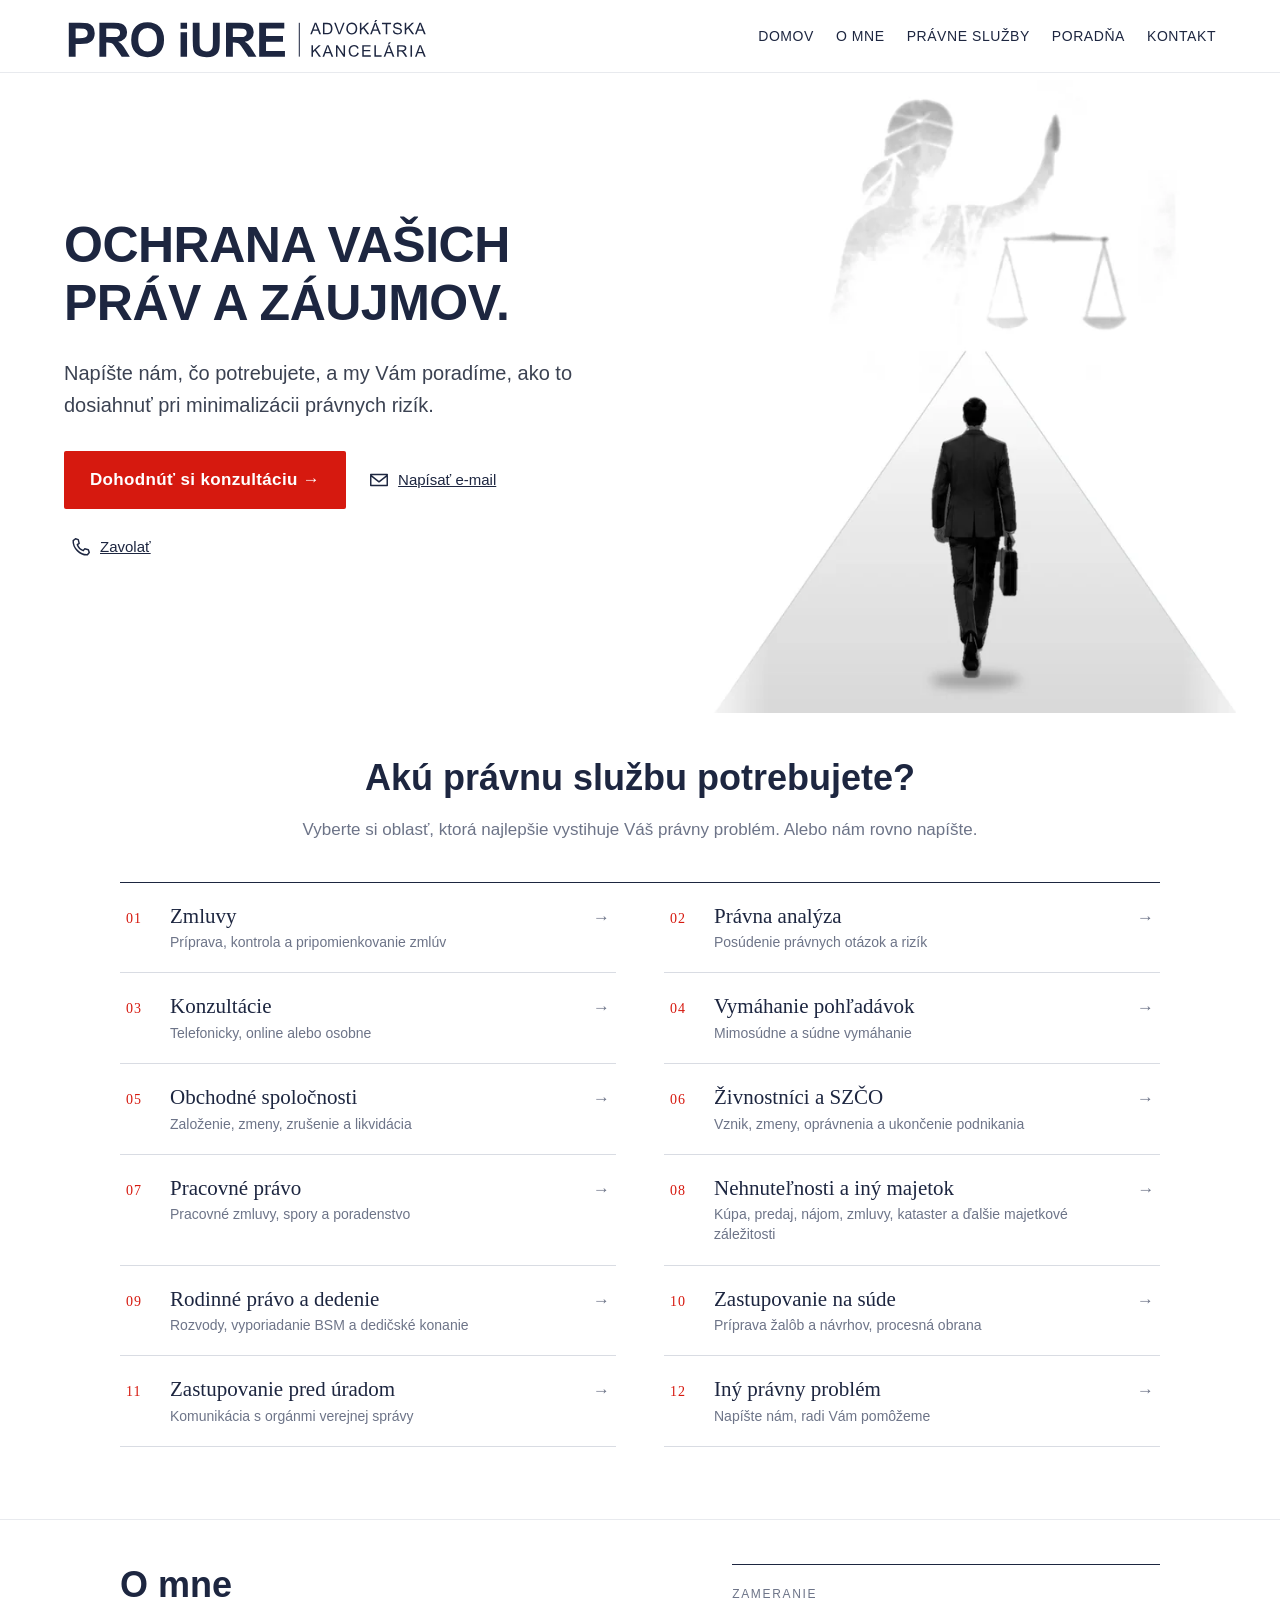
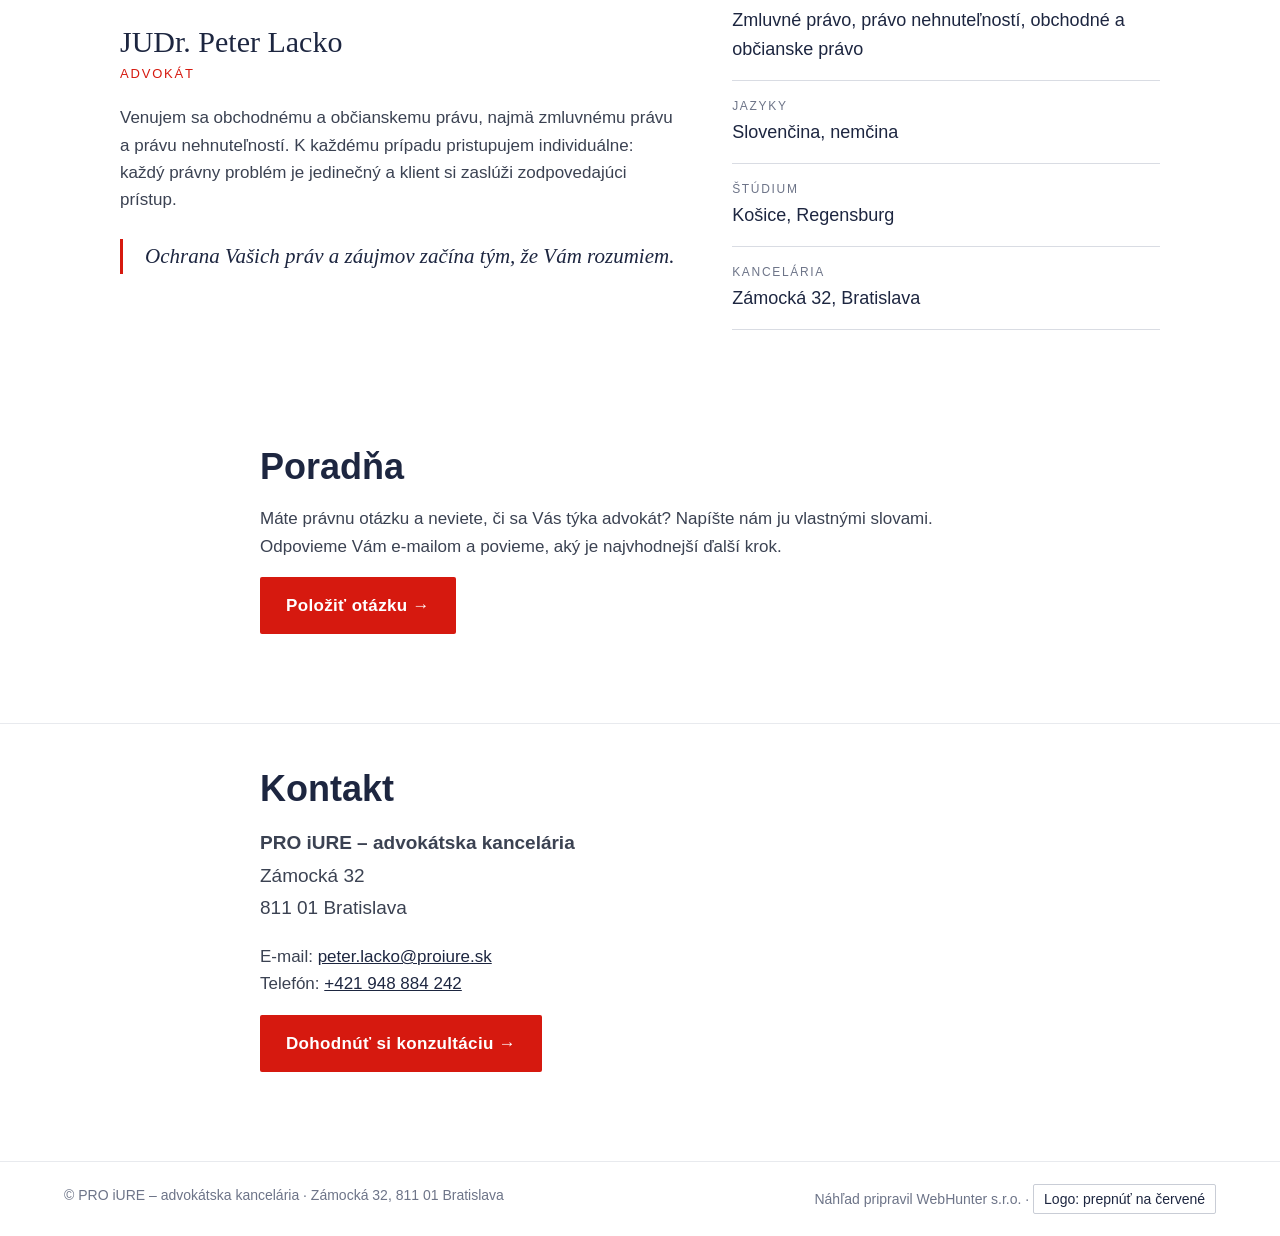
==== commit a9480b76: "Služby typograficky bez ikon, O mne bez fotky s miestom na portrét" ====
--- a/index.html
+++ b/index.html
@@ -2,29 +2,37 @@
 <html lang="sk"><head>
 <meta charset="utf-8"><meta name="viewport" content="width=device-width,initial-scale=1">
 <meta name="robots" content="noindex,nofollow">
+<meta property="og:title" content="PRO iURE – advokátska kancelária, Bratislava">
+<meta property="og:description" content="Ochrana Vašich práv a záujmov. Advokátska kancelária Peter Lacko, Bratislava.">
+<meta property="og:image" content="https://webhunter-navrhy.github.io/sk-proiure/img/hero-a.webp">
+<script type="application/ld+json">{"@context":"https://schema.org","@type":"LegalService","name":"PRO iURE – advokátska kancelária","founder":{"@type":"Person","name":"Peter Lacko"},"email":"peter.lacko@proiure.sk","address":{"@type":"PostalAddress","addressLocality":"Bratislava","addressCountry":"SK"}}</script>
 <title>PRO iURE – advokátska kancelária, Bratislava</title>
 <meta name="description" content="Advokátska kancelária PRO iURE v Bratislave. Zmluvy, obchodné spoločnosti, nehnuteľnosti, pracovné právo, vymáhanie pohľadávok a zastupovanie. Slovensky a nemecky.">
-<link rel="stylesheet" href="style.css?v=8">
+<link rel="stylesheet" href="style.css?v=11">
 </head><body>
 <header class="top"><a class="logo" href="#domov" aria-label="PRO iURE – advokátska kancelária"><svg xmlns="http://www.w3.org/2000/svg" viewBox="-4 -26 1072.7 130.0" aria-hidden="true" ><path transform="translate(0,100.0)" d="M10.163710777626195 0.0V-100.0H42.56480218281037Q60.982264665757164 -100.0 66.57571623465212 -98.49931787175989Q75.17053206002728 -96.24829467939973 80.96862210095497 -88.71077762619373Q86.76671214188268 -81.17326057298773 86.76671214188268 -69.23601637107777Q86.76671214188268 -60.027285129604365 83.4242837653479 -53.75170532060027Q80.0818553888131 -47.47612551159618 74.93178717598909 -43.89495225102319Q69.78171896316508 -40.3137789904502 64.46111869031378 -39.15416098226466Q57.23055934515689 -37.72169167803547 43.519781718963166 -37.72169167803547H30.354706684856755V0.0ZM30.354706684856755 -83.08321964529331V-54.70668485675307H41.40518417462483Q53.34242837653479 -54.70668485675307 57.36698499317872 -56.27557980900409Q61.391541609822646 -57.844474761255114 63.67667121418826 -61.186903137789905Q65.96180081855388 -64.5293315143247 65.96180081855388 -68.96316507503411Q65.96180081855388 -74.42019099590723 62.755798090040926 -77.96725784447477Q59.54979536152797 -81.5143246930423 54.63847203274216 -82.40109140518418Q51.02319236016371 -83.08321964529331 40.10914051841746 -83.08321964529331Z M100.61664392905865 0.0V-100.0H143.11323328785812Q159.14324693042292 -100.0 166.40791268758528 -97.3055934515689Q173.67257844474761 -94.61118690313779 178.03819918144612 -87.72169167803547Q182.40381991814462 -80.83219645293315 182.40381991814462 -71.96452933151433Q182.40381991814462 -60.70941336971351 175.78717598908594 -53.37653478854025Q169.17053206002728 -46.043656207366986 156.00545702592086 -44.13369713506139Q162.55388813096863 -40.3137789904502 166.81718963165076 -35.74351978171896Q171.08049113233287 -31.173260572987722 178.31105047748974 -19.508867667121418L190.52114597544337 0.0H166.3738062755798L151.7762619372442 -21.759890859481583Q144.0 -33.42428376534789 141.1350613915416 -36.45975443383357Q138.2701227830832 -39.49522510231924 135.06412005457025 -40.620736698499314Q131.85811732605728 -41.7462482946794 124.90040927694406 -41.7462482946794H120.80763983628921V0.0ZM120.80763983628921 -57.70804911323329H135.7462482946794Q150.27557980900409 -57.70804911323329 153.89085948158254 -58.93587994542974Q157.50613915416096 -60.16371077762619 159.5525238744884 -63.165075034106415Q161.59890859481584 -66.16643929058664 161.59890859481584 -70.66848567530695Q161.59890859481584 -75.7162346521146 158.90450204638472 -78.8199181446112Q156.2100954979536 -81.92360163710778 151.2987721691678 -82.74215552523874Q148.8431105047749 -83.08321964529331 136.56480218281035 -83.08321964529331H120.80763983628921Z M194.54843110504774 -49.38608458390178Q194.54843110504774 -64.66575716234652 199.11869031377898 -75.03410641200546Q202.5293315143247 -82.67394270122783 208.42974079126876 -88.74488403819919Q214.33015006821282 -94.81582537517053 221.35607094133695 -97.74897680763983Q230.70122783083218 -101.70532060027286 242.9113233287858 -101.70532060027286Q265.012278308322 -101.70532060027286 278.2796725784448 -87.99454297407914Q291.5470668485675 -74.2837653478854 291.5470668485675 -49.86357435197817Q291.5470668485675 -25.648021828103683 278.3819918144611 -11.971350613915416Q265.2169167803547 1.7053206002728514 243.18417462482947 1.7053206002728514Q220.87858117326056 1.7053206002728514 207.71350613915416 -11.903137789904502Q194.54843110504774 -25.511596180081856 194.54843110504774 -49.38608458390178ZM215.35334242837652 -50.068212824010914Q215.35334242837652 -33.08321964529332 223.19781718963162 -24.317871759890863Q231.04229195088675 -15.552523874488404 243.11596180081855 -15.552523874488404Q255.18963165075036 -15.552523874488404 262.9317871759891 -24.249658935879943Q270.6739427012278 -32.946793997271484 270.6739427012278 -50.34106412005457Q270.6739427012278 -67.53069577080491 263.1364256480218 -75.98908594815825Q255.59890859481584 -84.4474761255116 243.11596180081855 -84.4474761255116Q230.63301500682127 -84.4474761255116 222.99317871759888 -75.88676671214188Q215.35334242837652 -67.32605729877217 215.35334242837652 -50.068212824010914Z  M340.39290586630284 -82.26466575716235V-100.0H359.5607094133697V-82.26466575716235ZM340.39290586630284 0.0V-72.44201909959072H359.5607094133697V0.0Z M376.4120054570259 -100.0H396.60300136425644V-45.839017735334245Q396.60300136425644 -32.946793997271484 397.3533424283765 -29.1268758526603Q398.64938608458385 -22.987721691678036 403.5266030013642 -19.27012278308322Q408.40381991814456 -15.552523874488404 416.8622100954979 -15.552523874488404Q425.4570259208731 -15.552523874488404 429.82264665757157 -19.065484311050476Q434.1882673942701 -22.57844474761255 435.075034106412 -27.694406548431104Q435.96180081855385 -32.81036834924966 435.96180081855385 -44.679399727148706V-100.0H456.1527967257844V-47.47612551159618Q456.1527967257844 -29.46793997271487 454.5156889495225 -22.032742155525238Q452.87858117326056 -14.597544338335608 448.4788540245566 -9.481582537517053Q444.07912687585264 -4.365620736698499 436.7121418826739 -1.330150068212824Q429.3451568894952 1.7053206002728514 417.47612551159614 1.7053206002728514Q403.1514324693042 1.7053206002728514 395.75034106412 -1.6030013642564804Q388.34924965893583 -4.911323328785812 384.0518417462482 -10.197817189631651Q379.75443383356065 -15.48431105047749 378.3901773533424 -21.282401091405184Q376.4120054570259 -29.877216916780355 376.4120054570259 -46.65757162346521Z M474.70941336971345 0.0V-100.0H517.2060027285129Q533.2360163710778 -100.0 540.5006821282401 -97.3055934515689Q547.7653478854024 -94.61118690313779 552.1309686221009 -87.72169167803547Q556.4965893587994 -80.83219645293315 556.4965893587994 -71.96452933151433Q556.4965893587994 -60.70941336971351 549.8799454297407 -53.37653478854025Q543.263301500682 -46.043656207366986 530.0982264665756 -44.13369713506139Q536.6466575716235 -40.3137789904502 540.9099590723056 -35.74351978171896Q545.1732605729876 -31.173260572987722 552.4038199181446 -19.508867667121418L564.6139154160982 0.0H540.4665757162346L525.869031377899 -21.759890859481583Q518.0927694406548 -33.42428376534789 515.2278308321963 -36.45975443383357Q512.362892223738 -39.49522510231924 509.156889495225 -40.620736698499314Q505.9508867667121 -41.7462482946794 498.9931787175989 -41.7462482946794H494.900409276944V0.0ZM494.900409276944 -57.70804911323329H509.8390177353342Q524.3683492496589 -57.70804911323329 527.9836289222374 -58.93587994542974Q531.5989085948157 -60.16371077762619 533.6452933151431 -63.165075034106415Q535.6916780354707 -66.16643929058664 535.6916780354707 -70.66848567530695Q535.6916780354707 -75.7162346521146 532.9972714870396 -78.8199181446112Q530.3028649386084 -81.92360163710778 525.3915416098226 -82.74215552523874Q522.9358799454296 -83.08321964529331 510.6575716234652 -83.08321964529331H494.900409276944Z M572.7339699863574 0.0V-100.0H646.8813096862209V-83.08321964529331H592.9249658935879V-60.91405184174625H643.1296043656207V-44.065484311050476H592.9249658935879V-16.84856753069577H648.7912687585265V0.0Z"/><rect x="689.7" y="0" width="3" height="100.0"/><path transform="translate(723.7,34.0)" d="M-0.06952965235173825 0.0 12.978868438991139 -33.97682344921609H17.822767552828903L31.728698023176552 0.0H26.606680299931835L22.643490115882756 -10.29038854805726H8.43626448534424L4.704839809134288 0.0ZM9.734151329243353 -13.952283571915475H21.25289706884799L17.70688479890934 -23.36196319018405Q16.084526244035448 -27.64962508520791 15.296523517382413 -30.407634628493525Q14.647580095432856 -27.139740967961828 13.465576005453306 -23.918200408997954Z M37.452514539721264 0.0V-33.97682344921609H49.1566726855972Q53.11986286964628 -33.97682344921609 55.205752440198424 -33.49011588275392Q58.125997838971436 -32.81799591002045 60.18871085873967 -31.056578050443083Q62.877190749673545 -28.785276073619634 64.20984241974853 -25.250852079072942Q65.54249408982352 -21.716428084526246 65.54249408982352 -17.173824130879346Q65.54249408982352 -13.303340149965917 64.63860860925092 -10.313565098841172Q63.73472312867832 -7.323790047716428 62.32095353085964 -5.365371506475801Q60.90718393304097 -3.406952965235174 59.226884001207296 -2.2828902522154055Q57.546584069373615 -1.1588275391956373 55.170987614022565 -0.5794137695978187Q52.79539115867151 0.0 49.712909904411106 0.0ZM41.948765391800336 -4.009543285616905H49.203025787165025Q52.56362565083238 -4.009543285616905 54.47569109050518 -4.635310156782549Q56.38775653017798 -5.261077027948193 57.52340751858971 -6.396728016359918Q59.12258952267968 -7.995910020449898 60.01488672786033 -10.695978186775733Q60.90718393304097 -13.396046353101568 60.90718393304097 -17.243353783231086Q60.90718393304097 -22.573960463531016 59.157354348855556 -25.43626448534424Q57.40752476467014 -28.298568507157466 54.90445728000756 -29.2719836400818Q53.09668631886237 -29.967280163599185 49.08714303324546 -29.967280163599185H41.948765391800336Z M83.5730590726259 0.0 70.40877822736346 -33.97682344921609H75.27585389198514L84.10611974065588 -9.293796864349012Q85.17224107671588 -6.32719836400818 85.89071415101718 -3.7314246762099526Q86.67871687767021 -6.512610770279482 87.72166166294627 -9.293796864349012L96.89957577337573 -33.97682344921609H101.48853282859045L88.18519267862453 0.0Z M106.28528731377867 -16.5480572597137Q106.28528731377867 -25.007498295841856 110.82789126742557 -29.79345603271984Q115.37049522107246 -34.57941376959782 122.55522596408541 -34.57941376959782Q127.2600657732197 -34.57941376959782 131.03784355099748 -32.331288343558285Q134.81562132877525 -30.083162917518745 136.7972164207998 -26.062031356509884Q138.77881151282435 -22.040899795501023 138.77881151282435 -16.942058623040218Q138.77881151282435 -11.773687798227677 136.6929219422722 -7.6946148602590325Q134.60703237172004 -3.615541922290389 130.78290149237444 -1.5180640763462852Q126.95877061302883 0.5794137695978187 122.5320494133015 0.5794137695978187Q117.73450340103156 0.5794137695978187 113.95672562325379 -1.7382413087934563Q110.178947845476 -4.055896387184731 108.23211757962733 -8.065439672801636Q106.28528731377867 -12.074982958418541 106.28528731377867 -16.5480572597137ZM110.9205974705612 -16.478527607361965Q110.9205974705612 -10.336741649625086 114.22325595726878 -6.802317655078392Q117.52591444397635 -3.2678936605316973 122.50887286251759 -3.2678936605316973Q127.58453748419447 -3.2678936605316973 130.86401942011813 -6.837082481254261Q134.14350135604178 -10.406271301976824 134.14350135604178 -16.96523517382413Q134.14350135604178 -21.113837764144513 132.74132003361507 -24.207907293796865Q131.33913871118835 -27.301976823449216 128.6390705448625 -29.005453306066805Q125.93900237853667 -30.70892978868439 122.57840251486932 -30.70892978868439Q117.8040330533833 -30.70892978868439 114.36231526197224 -27.429447852760738Q110.9205974705612 -24.149965916837083 110.9205974705612 -16.478527607361965Z M146.51898794756946 0.0V-33.97682344921609H151.01523879964853V-17.127471029311522L167.887767770337 -33.97682344921609H173.98320062650606L159.7296218943997 -20.209952283571916L174.6089674976717 0.0H168.67577049699003L156.57761098778758 -17.19700068166326L151.01523879964853 -11.773687798227677V0.0Z M176.76359519349384 0.0 189.81199328483672 -33.97682344921609H194.6558923986745L208.56182286902214 0.0H203.43980514577743L199.47661496172833 -10.29038854805726H185.26938933118984L181.53796465497987 0.0ZM186.56727617508895 -13.952283571915475H198.0860219146936L194.54000964475492 -23.36196319018405Q192.91765108988105 -27.64962508520791 192.129648363228 -30.407634628493525Q191.48070494127845 -27.139740967961828 190.2987008512989 -23.918200408997954ZM189.37163881994238 -36.06271301976824 192.45412007420276 -42.5521472392638H197.92378605920618L192.82494488674539 -36.06271301976824Z M222.9304928279663 0.0V-29.967280163599185H211.73621879933646V-33.97682344921609H238.66737081024309V-29.967280163599185H227.42674368004538V0.0Z M243.88130320954173 -10.916155419222905 248.12261200299776 -11.286980231765508Q248.4239071631886 -8.737559645535105 249.52479332542447 -7.103612815269257Q250.62567948766034 -5.469665985003409 252.9433345660516 -4.461486025903204Q255.26098964444287 -3.4533060668029996 258.15805849243196 -3.4533060668029996Q260.7306556294463 -3.4533060668029996 262.70066244607887 -4.21813224267212Q264.67066926271144 -4.982958418541241 265.6324961202438 -6.315610088616223Q266.5943229777762 -7.6482617586912065 266.5943229777762 -9.224267211997274Q266.5943229777762 -10.823449216087253 265.6672609464197 -12.01704158145876Q264.74019891506316 -13.210633946830267 262.6079562429432 -14.021813224267213Q261.2405397466924 -14.554873892297206 256.558876488342 -15.678936605316974Q251.8772132299916 -16.80299931833674 249.99991261649467 -17.79959100204499Q247.56637478418384 -19.07430129516019 246.37278241881233 -20.96319018404908Q245.17919005344083 -22.85207907293797 245.17919005344083 -25.192910702113156Q245.17919005344083 -27.765507839127473 246.63931275282732 -30.00204498977505Q248.09943545221384 -32.23858214042263 250.9037980970673 -33.397409679618264Q253.70816074192072 -34.556237218813905 257.1382902579398 -34.556237218813905Q260.91606803571756 -34.556237218813905 263.8015486083147 -33.33946830265849Q266.68702918091185 -32.122699386503065 268.239858083434 -29.758691206543965Q269.79268698595615 -27.394683026584868 269.9085697398757 -24.404907975460123L265.59773129406796 -24.080436264485346Q265.25008303230925 -27.301976823449216 263.2453113895008 -28.947511929107023Q261.2405397466924 -30.593047034764826 257.3237026642111 -30.593047034764826Q253.24462972624247 -30.593047034764826 251.3789173881375 -29.098159509202453Q249.51320505003252 -27.603271983640084 249.51320505003252 -25.49420586230402Q249.51320505003252 -23.663258350374914 250.83426844471555 -22.481254260395364Q252.13215528861465 -21.299250170415814 257.61340954901004 -20.059304703476485Q263.0946638094054 -18.819359236537153 265.1342002783897 -17.89229720518064Q268.10079877873056 -16.52488070892979 269.5145683765492 -14.427402862985685Q270.9283379743679 -12.329925017041582 270.9283379743679 -9.595092024539877Q270.9283379743679 -6.883435582822086 269.3755090718457 -4.484662576687117Q267.8226801693236 -2.085889570552147 264.91402304594254 -0.7532379004771643Q262.0053659225615 0.5794137695978187 258.3666474494872 0.5794137695978187Q253.75451384348855 0.5794137695978187 250.63726776305228 -0.7648261758691208Q247.520021682616 -2.10906612133606 245.7470155476467 -4.809134287661895Q243.97400941267736 -7.50920245398773 243.88130320954173 -10.916155419222905Z M279.01616267087167 0.0V-33.97682344921609H283.51241352295074V-17.127471029311522L300.38494249363924 -33.97682344921609H306.4803753498083L292.22679661770195 -20.209952283571916L307.10614222097394 0.0H301.17294522029226L289.0747857110898 -17.19700068166326L283.51241352295074 -11.773687798227677V0.0Z M309.2607699167961 0.0 322.30916800813895 -33.97682344921609H327.15306712197673L341.0589975923244 0.0H335.93697986907966L331.97378968503057 -10.29038854805726H317.76656405449205L314.0351393782821 0.0ZM319.06445089839116 -13.952283571915475H330.5831966379958L327.0371843680572 -23.36196319018405Q325.41482581318326 -27.64962508520791 324.62682308653024 -30.407634628493525Q323.97787966458066 -27.139740967961828 322.79587557460115 -23.918200408997954Z"/><path transform="translate(723.7,100.0)" d="M3.476482617586912 0.0V-33.97682344921609H7.972733469665985V-17.127471029311522L24.845262440354464 -33.97682344921609H30.94069529652352L16.687116564417177 -20.209952283571916L31.566462167689163 0.0H25.633265167007497L13.535105657805044 -17.19700068166326L7.972733469665985 -11.773687798227677V0.0Z M36.06449666499582 0.0 49.112894756338704 -33.97682344921609H53.95679387017647L67.86272434052411 0.0H62.7407066172794L58.77751643323032 -10.29038854805726H44.5702908026918L40.83886612648185 0.0ZM45.868177646590915 -13.952283571915475H57.38692338619555L53.840911116256905 -23.36196319018405Q52.21855256138301 -27.64962508520791 51.43054983472997 -30.407634628493525Q50.78160641278042 -27.139740967961828 49.59960232280087 -23.918200408997954Z M75.88359455698551 0.0V-33.97682344921609H80.49572816298415L98.34167226659696 -7.300613496932516V-33.97682344921609H102.65251071240473V0.0H98.0403771064061L80.19443300279329 -26.699386503067487V0.0Z M138.92559633445578 -11.912747102931153 143.42184718653485 -10.777096114519427Q142.00807758871616 -5.237900477164281 138.334594289466 -2.329243353783231Q134.66111099021583 0.5794137695978187 129.35368086069982 0.5794137695978187Q123.86083832491249 0.5794137695978187 120.41912053350146 -1.6571233810497616Q116.9774027420904 -3.893660531697342 115.18122005633717 -8.134969325153374Q113.38503737058393 -12.376278118609408 113.38503737058393 -17.243353783231086Q113.38503737058393 -22.550783912747104 115.4129855641763 -26.502385821404225Q117.44093375776866 -30.45398773006135 121.18394670937056 -32.505112474437624Q124.92695966097247 -34.556237218813905 129.42321051305154 -34.556237218813905Q134.52205168551237 -34.556237218813905 137.9985343030993 -31.960463531015677Q141.4750169206862 -29.36468984321745 142.84243341693704 -24.659850034083163L138.4157122172097 -23.61690524880709Q137.23370812723016 -27.32515337423313 134.98558270119062 -29.01704158145876Q132.7374572751511 -30.70892978868439 129.3305043099159 -30.70892978868439Q125.41366722743464 -30.70892978868439 122.78312871346054 -28.83162917518746Q120.15259019948645 -26.954328561690527 119.08646886342646 -23.790729379686436Q118.02034752736648 -20.627130197682344 118.02034752736648 -17.266530334015Q118.02034752736648 -12.932515337423313 119.28346954508973 -9.699386503067485Q120.54659156281296 -6.466257668711656 123.21189490296294 -4.867075664621677Q125.8771982431129 -3.2678936605316973 128.9828560481572 -3.2678936605316973Q132.76063382593497 -3.2678936605316973 135.37958406451713 -5.446489434219496Q137.99853430309926 -7.625085207907294 138.92559633445578 -11.912747102931153Z M153.5286069735484 0.0V-33.97682344921609H178.0957508044959V-29.967280163599185H158.02485782562746V-19.56100886162236H176.82104051138072V-15.574642126789367H158.02485782562746V-4.009543285616905H178.88375353114895V0.0Z M189.38451468148904 0.0V-33.97682344921609H193.8807655335681V-4.009543285616905H210.6142351995531V0.0Z M216.71145170094974 0.0 229.7598497922926 -33.97682344921609H234.6037489061304L248.50967937647803 0.0H243.38766165323332L239.42447146918425 -10.29038854805726H225.21724583864574L221.48582116243577 0.0ZM226.51513268254485 -13.952283571915475H238.03387842214948L234.4878661522108 -23.36196319018405Q232.86550759733694 -27.64962508520791 232.0775048706839 -30.407634628493525Q231.42856144873434 -27.139740967961828 230.24655735875479 -23.918200408997954ZM229.31949532739827 -36.06271301976824 232.40197658165866 -42.5521472392638H237.87164256666208L232.77280139420128 -36.06271301976824Z M256.646432346859 0.0V-33.97682344921609H271.7111903564023Q276.2537943100492 -33.97682344921609 278.61780249000833 -33.061349693251536Q280.9818106699674 -32.14587593728698 282.39558026778604 -29.828220858895705Q283.80934986560476 -27.510565780504432 283.80934986560476 -24.706203135650988Q283.80934986560476 -21.0906612133606 281.46851823642953 -18.610770279481937Q279.12768660725436 -16.130879345603272 274.2374343918488 -15.458759372869803Q276.02202880221006 -14.601226993865032 276.9490908335666 -13.766871165644172Q278.91909765019915 -11.959100204498977 280.6805155097765 -9.247443762781186L286.5905359596743 0.0H280.93545756839956L276.4392067163205 -7.068847989093388Q274.4691998996879 -10.12815269256987 273.1944896065727 -11.750511247443763Q271.9197793134575 -13.372869802317656 270.91159935435735 -14.021813224267213Q269.9034193952571 -14.67075664621677 268.86047460998105 -14.92569870483981Q268.0956484341119 -15.087934560327199 266.35740712531845 -15.087934560327199H261.1426831989381V0.0ZM261.1426831989381 -18.98159509202454H270.8073048758297Q273.8897861300901 -18.98159509202454 275.6280274388836 -19.61895023858214Q277.366268747677 -20.25630538513974 278.27015422824957 -21.65848670756646Q279.1740397088222 -23.060668029993185 279.1740397088222 -24.706203135650988Q279.1740397088222 -27.116564417177916 277.4242101246368 -28.66939331970007Q275.67438054045135 -30.22222222222222 271.8966027626736 -30.22222222222222H261.1426831989381Z M296.0947054263061 0.0V-33.97682344921609H300.5909562783852V0.0Z M309.26076991679616 0.0 322.309168008139 -33.97682344921609H327.1530671219768L341.05899759232443 0.0H335.9369798690797L331.9737896850306 -10.29038854805726H317.7665640544921L314.03513937828217 0.0ZM319.0644508983912 -13.952283571915475H330.58319663799585L327.03718436805724 -23.36196319018405Q325.4148258131833 -27.64962508520791 324.6268230865303 -30.407634628493525Q323.9778796645807 -27.139740967961828 322.7958755746012 -23.918200408997954Z"/></svg></a>
-<nav aria-label="Hlavné menu"><a href="#domov">Domov</a><a href="#o-mne">O mne</a><a href="#sluzby">Právne služby</a><a href="#poradna">Poradňa</a><a href="#kontakt">Kontakt</a></nav></header>
+<button class="burger" type="button" aria-label="Menu" aria-expanded="false"><span></span></button><nav aria-label="Hlavné menu" id="menu"><a href="#domov">Domov</a><a href="#o-mne">O mne</a><a href="#sluzby">Právne služby</a><a href="#poradna">Poradňa</a><a href="#kontakt">Kontakt</a></nav></header>
 <main id="domov">
 <section class="hero"><div class="hero-t">
 <h1>Ochrana Vašich práv a záujmov.</h1>
 <p class="lead">Napíšte nám, čo potrebujete, a my Vám poradíme, ako to dosiahnuť pri minimalizácii právnych rizík.</p>
-<p class="cta"><a class="btn" href="#kontakt">Dohodnúť si konzultáciu →</a><a class="ic" href="mailto:peter.lacko@proiure.sk" aria-label="Napísať e-mail"><svg viewBox="0 0 24 24"><path d="M3 6h18v12H3zM3 7l9 7 9-7"/></svg></a><a class="ic" href="tel:+421948884242" aria-label="Zavolať"><svg viewBox="0 0 24 24"><path d="M6 3l3 1 1 4-2 1.5a11 11 0 0 0 6.500 6.500L16 14l4 1 1 3-2 2.500C11 21 3 13 3.500 5z"/></svg></a></p>
+<p class="cta"><a class="btn" href="#kontakt">Dohodnúť si konzultáciu →</a><a class="ic ic-t" href="mailto:peter.lacko@proiure.sk" aria-label="Napísať e-mail"><svg viewBox="0 0 24 24"><path d="M3 6h18v12H3zM3 7l9 7 9-7"/></svg><span>Napísať e-mail</span></a><a class="ic" href="tel:+421948884242" aria-label="Zavolať"><svg viewBox="0 0 24 24"><path d="M6 3l3 1 1 4-2 1.5a11 11 0 0 0 6.500 6.500L16 14l4 1 1 3-2 2.500C11 21 3 13 3.500 5z"/></svg><span>Zavolať</span></a></p>
 </div>
-<picture class="hero-i"><source media="(max-width:700px)" srcset="img/hero-640.webp?v=5"><img src="img/hero.webp?v=5" width="1024" height="1320" alt="Muž s aktovkou kráča bludiskom paragrafov k sochárskej postave spravodlivosti s váhami"></picture>
+<picture class="hero-i"><source media="(max-width:700px)" srcset="img/hero-a-640.webp?v=10"><img src="img/hero-a.webp?v=10" width="1000" height="1150" alt="Advokát s aktovkou kráča priamou cestou k jemnej siluete justície s váhami"></picture>
 </section>
 <section id="sluzby" class="sec"><h2>Akú právnu službu potrebujete?</h2>
 <p class="sub">Vyberte si oblasť, ktorá najlepšie vystihuje Váš právny problém. Alebo nám rovno napíšte.</p>
-<div class="tiles"><a class="tile" href="#s-zmluvy" data-open="zmluvy"><svg viewBox="0 0 24 24" aria-hidden="true"><path d="M7 3h8l4 4v14H7zM15 3v4h4M10 12h6M10 16h6"/></svg><span><b>Zmluvy</b><small>Príprava, kontrola a pripomienkovanie zmlúv</small></span><i aria-hidden="true">→</i></a><a class="tile" href="#s-analyza" data-open="analyza"><svg viewBox="0 0 24 24" aria-hidden="true"><path d="M11 4a7 7 0 1 0 0 14 7 7 0 0 0 0-14zM16 16l5 5"/></svg><span><b>Právna analýza</b><small>Posúdenie právnych otázok a rizík</small></span><i aria-hidden="true">→</i></a><a class="tile" href="#s-konzultacie" data-open="konzultacie"><svg viewBox="0 0 24 24" aria-hidden="true"><path d="M4 5h12v8H9l-3 3v-3H4zM18 9h2v8h-2v3l-3-3h-5"/></svg><span><b>Konzultácie</b><small>Telefonicky, online alebo osobne</small></span><i aria-hidden="true">→</i></a><a class="tile" href="#s-pohladavky" data-open="pohladavky"><svg viewBox="0 0 24 24" aria-hidden="true"><path d="M5 7c0-1.7 3.1-3 7-3s7 1.3 7 3-3.1 3-7 3-7-1.3-7-3zM5 7v5c0 1.7 3.1 3 7 3s7-1.3 7-3V7M5 12v5c0 1.7 3.1 3 7 3s7-1.3 7-3v-5"/></svg><span><b>Vymáhanie pohľadávok</b><small>Mimosúdne a súdne vymáhanie</small></span><i aria-hidden="true">→</i></a><a class="tile" href="#s-spolocnosti" data-open="spolocnosti"><svg viewBox="0 0 24 24" aria-hidden="true"><path d="M4 20v-2a4 4 0 0 1 4-4h2M15 10a3 3 0 1 0 0-6 3 3 0 0 0 0 6zM8 8a3 3 0 1 0 0-6M12 20v-2a4 4 0 0 1 4-4h2a4 4 0 0 1 4 4v2"/></svg><span><b>Obchodné spoločnosti</b><small>Založenie, zmeny, zrušenie a likvidácia</small></span><i aria-hidden="true">→</i></a><a class="tile" href="#s-zivnostnici" data-open="zivnostnici"><svg viewBox="0 0 24 24" aria-hidden="true"><path d="M12 12a4 4 0 1 0 0-8 4 4 0 0 0 0 8zM4 21a8 8 0 0 1 16 0"/></svg><span><b>Živnostníci a SZČO</b><small>Vznik, zmeny, oprávnenia a ukončenie podnikania</small></span><i aria-hidden="true">→</i></a><a class="tile" href="#s-praca" data-open="praca"><svg viewBox="0 0 24 24" aria-hidden="true"><path d="M4 8h16v11H4zM9 8V5h6v3M4 13h16"/></svg><span><b>Pracovné právo</b><small>Pracovné zmluvy, spory a poradenstvo</small></span><i aria-hidden="true">→</i></a><a class="tile" href="#s-nehnutelnosti" data-open="nehnutelnosti"><svg viewBox="0 0 24 24" aria-hidden="true"><path d="M4 11l8-7 8 7v9h-5v-6H9v6H4z"/></svg><span><b>Nehnuteľnosti a iný majetok</b><small>Kúpa, predaj, nájom, zmluvy, kataster a ďalšie majetkové záležitosti</small></span><i aria-hidden="true">→</i></a><a class="tile" href="#s-rodina" data-open="rodina"><svg viewBox="0 0 24 24" aria-hidden="true"><path d="M8 11a3 3 0 1 0 0-6 3 3 0 0 0 0 6zM3 20a5 5 0 0 1 10 0M17 12a2.5 2.5 0 1 0 0-5M15 20h6a4 4 0 0 0-4-4"/></svg><span><b>Rodinné právo a dedenie</b><small>Rozvody, vyporiadanie BSM a dedičské konanie</small></span><i aria-hidden="true">→</i></a><a class="tile" href="#s-sud" data-open="sud"><svg viewBox="0 0 24 24" aria-hidden="true"><path d="M12 4v16M6 20h12M5 8h14M5 8l-3 7a3 3 0 0 0 6 0zM19 8l-3 7a3 3 0 0 0 6 0z"/></svg><span><b>Zastupovanie na súde</b><small>Príprava žalôb a návrhov, procesná obrana</small></span><i aria-hidden="true">→</i></a><a class="tile" href="#s-urady" data-open="urady"><svg viewBox="0 0 24 24" aria-hidden="true"><path d="M3 9l9-5 9 5zM5 10v8M9 10v8M15 10v8M19 10v8M3 20h18"/></svg><span><b>Zastupovanie pred úradom</b><small>Komunikácia s orgánmi verejnej správy</small></span><i aria-hidden="true">→</i></a><a class="tile" href="#s-ine" data-open="ine"><svg viewBox="0 0 24 24" aria-hidden="true"><path d="M4 5h16v11H9l-5 4zM9 10.5h.01M12 10.5h.01M15 10.5h.01"/></svg><span><b>Iný právny problém</b><small>Napíšte nám, radi Vám pomôžeme</small></span><i aria-hidden="true">→</i></a></div>
+<div class="tiles"><a class="tile" href="#s-zmluvy" data-open="zmluvy"><em class="n" aria-hidden="true">01</em><span><b>Zmluvy</b><small>Príprava, kontrola a pripomienkovanie zmlúv</small></span><i aria-hidden="true">→</i></a><a class="tile" href="#s-analyza" data-open="analyza"><em class="n" aria-hidden="true">02</em><span><b>Právna analýza</b><small>Posúdenie právnych otázok a rizík</small></span><i aria-hidden="true">→</i></a><a class="tile" href="#s-konzultacie" data-open="konzultacie"><em class="n" aria-hidden="true">03</em><span><b>Konzultácie</b><small>Telefonicky, online alebo osobne</small></span><i aria-hidden="true">→</i></a><a class="tile" href="#s-pohladavky" data-open="pohladavky"><em class="n" aria-hidden="true">04</em><span><b>Vymáhanie pohľadávok</b><small>Mimosúdne a súdne vymáhanie</small></span><i aria-hidden="true">→</i></a><a class="tile" href="#s-spolocnosti" data-open="spolocnosti"><em class="n" aria-hidden="true">05</em><span><b>Obchodné spoločnosti</b><small>Založenie, zmeny, zrušenie a likvidácia</small></span><i aria-hidden="true">→</i></a><a class="tile" href="#s-zivnostnici" data-open="zivnostnici"><em class="n" aria-hidden="true">06</em><span><b>Živnostníci a SZČO</b><small>Vznik, zmeny, oprávnenia a ukončenie podnikania</small></span><i aria-hidden="true">→</i></a><a class="tile" href="#s-praca" data-open="praca"><em class="n" aria-hidden="true">07</em><span><b>Pracovné právo</b><small>Pracovné zmluvy, spory a poradenstvo</small></span><i aria-hidden="true">→</i></a><a class="tile" href="#s-nehnutelnosti" data-open="nehnutelnosti"><em class="n" aria-hidden="true">08</em><span><b>Nehnuteľnosti a iný majetok</b><small>Kúpa, predaj, nájom, zmluvy, kataster a ďalšie majetkové záležitosti</small></span><i aria-hidden="true">→</i></a><a class="tile" href="#s-rodina" data-open="rodina"><em class="n" aria-hidden="true">09</em><span><b>Rodinné právo a dedenie</b><small>Rozvody, vyporiadanie BSM a dedičské konanie</small></span><i aria-hidden="true">→</i></a><a class="tile" href="#s-sud" data-open="sud"><em class="n" aria-hidden="true">10</em><span><b>Zastupovanie na súde</b><small>Príprava žalôb a návrhov, procesná obrana</small></span><i aria-hidden="true">→</i></a><a class="tile" href="#s-urady" data-open="urady"><em class="n" aria-hidden="true">11</em><span><b>Zastupovanie pred úradom</b><small>Komunikácia s orgánmi verejnej správy</small></span><i aria-hidden="true">→</i></a><a class="tile" href="#s-ine" data-open="ine"><em class="n" aria-hidden="true">12</em><span><b>Iný právny problém</b><small>Napíšte nám, radi Vám pomôžeme</small></span><i aria-hidden="true">→</i></a></div>
 <div class="dets" id="detaily"><article id="s-zmluvy" class="det" tabindex="-1"><h3>Zmluvy</h3><p>Vypracovanie a posudzovanie obchodnoprávnych a občianskoprávnych zmlúv. Zmluvu pred podpisom skontrolujeme a upozorníme Vás na riziká.</p><a class="btn" href="mailto:peter.lacko@proiure.sk?subject=Zmluvy">Napíšte nám k téme „Zmluvy“ →</a></article><article id="s-analyza" class="det" tabindex="-1"><h3>Právna analýza</h3><p>Posúdime Vašu právnu otázku alebo plánovaný krok a povieme Vám, aké riziká z neho plynú a ako ich obmedziť.</p><a class="btn" href="mailto:peter.lacko@proiure.sk?subject=Právna%20analýza">Napíšte nám k téme „Právna analýza“ →</a></article><article id="s-konzultacie" class="det" tabindex="-1"><h3>Konzultácie</h3><p>Konzultáciu si môžete dohodnúť telefonicky, online alebo osobne v kancelárii v Bratislave. Najrýchlejšie nám napíšte, čo potrebujete.</p><a class="btn" href="mailto:peter.lacko@proiure.sk?subject=Konzultácie">Napíšte nám k téme „Konzultácie“ →</a></article><article id="s-pohladavky" class="det" tabindex="-1"><h3>Vymáhanie pohľadávok</h3><p>Mimosúdne aj súdne vymáhanie pohľadávok, zastupovanie veriteľov vrátane konkurzného konania.</p><a class="btn" href="mailto:peter.lacko@proiure.sk?subject=Vymáhanie%20pohľadávok">Napíšte nám k téme „Vymáhanie pohľadávok“ →</a></article><article id="s-spolocnosti" class="det" tabindex="-1"><h3>Obchodné spoločnosti</h3><p>Zakladanie obchodných spoločností, zmeny v obchodnom registri, valné zhromaždenia, zbierka listín, splynutie, zlúčenie a rozdelenie, zrušenie a likvidácia.</p><a class="btn" href="mailto:peter.lacko@proiure.sk?subject=Obchodné%20spoločnosti">Napíšte nám k téme „Obchodné spoločnosti“ →</a></article><article id="s-zivnostnici" class="det" tabindex="-1"><h3>Živnostníci a SZČO</h3><p>Pomôžeme Vám so vznikom, zmenami aj ukončením podnikania živnostníka a samostatne zárobkovo činnej osoby.</p><a class="btn" href="mailto:peter.lacko@proiure.sk?subject=Živnostníci%20a%20SZČO">Napíšte nám k téme „Živnostníci a SZČO“ →</a></article><article id="s-praca" class="det" tabindex="-1"><h3>Pracovné právo</h3><p>Pracovné zmluvy, skončenie pracovného pomeru a zastupovanie na súdoch v pracovnoprávnych sporoch.</p><a class="btn" href="mailto:peter.lacko@proiure.sk?subject=Pracovné%20právo">Napíšte nám k téme „Pracovné právo“ →</a></article><article id="s-nehnutelnosti" class="det" tabindex="-1"><h3>Nehnuteľnosti a iný majetok</h3><p>Nadobúdanie a prevod nehnuteľností, nájomné a kúpne zmluvy, návrhy na vklad do katastra a ďalšie majetkové záležitosti.</p><a class="btn" href="mailto:peter.lacko@proiure.sk?subject=Nehnuteľnosti%20a%20iný%20majetok">Napíšte nám k téme „Nehnuteľnosti a iný majetok“ →</a></article><article id="s-rodina" class="det" tabindex="-1"><h3>Rodinné právo a dedenie</h3><p>Rozvody, vyporiadanie bezpodielového spoluvlastníctva manželov a dedičské konanie.</p><a class="btn" href="mailto:peter.lacko@proiure.sk?subject=Rodinné%20právo%20a%20dedenie">Napíšte nám k téme „Rodinné právo a dedenie“ →</a></article><article id="s-sud" class="det" tabindex="-1"><h3>Zastupovanie na súde</h3><p>Príprava žalôb, návrhov a opravných prostriedkov a zastupovanie pred súdmi vo všetkých stupňoch konania.</p><a class="btn" href="mailto:peter.lacko@proiure.sk?subject=Zastupovanie%20na%20súde">Napíšte nám k téme „Zastupovanie na súde“ →</a></article><article id="s-urady" class="det" tabindex="-1"><h3>Zastupovanie pred úradom</h3><p>Zastupovanie v správnom konaní, vypracovanie podaní a návrhov, opravné prostriedky a súdne preskúmanie rozhodnutí.</p><a class="btn" href="mailto:peter.lacko@proiure.sk?subject=Zastupovanie%20pred%20úradom">Napíšte nám k téme „Zastupovanie pred úradom“ →</a></article><article id="s-ine" class="det" tabindex="-1"><h3>Iný právny problém</h3><p>Nenašli ste svoju oblasť? Napíšte nám, o čo ide, a povieme Vám, či Vám vieme pomôcť a ako ďalej.</p><a class="btn" href="mailto:peter.lacko@proiure.sk?subject=Iný%20právny%20problém">Napíšte nám k téme „Iný právny problém“ →</a></article></div>
 </section>
-<section id="o-mne" class="sec alt"><div class="narrow"><h2>O mne</h2>
-<p><strong>JUDr. Peter Lacko</strong>, advokát. Venujem sa obchodnému a občianskemu právu, najmä zmluvnému právu a právu nehnuteľností. Študoval som v Košiciach a v Regensburgu.</p>
-<p>Poradenstvo poskytujem v <strong>slovenčine</strong> a v <strong>nemčine</strong>.</p>
-<p>K každému prípadu pristupujem individuálne: každý právny problém je jedinečný a klient si zaslúži zodpovedajúci prístup.</p></div></section>
+<section id="o-mne" class="sec alt"><div class="o-grid">
+<div class="o-t"><h2>O mne</h2>
+<p class="o-name">JUDr. Peter Lacko</p><p class="o-role">advokát</p>
+<p>Venujem sa obchodnému a občianskemu právu, najmä zmluvnému právu a právu nehnuteľností. K každému prípadu pristupujem individuálne: každý právny problém je jedinečný a klient si zaslúži zodpovedajúci prístup.</p>
+<blockquote>Ochrana Vašich práv a záujmov začína tým, že Vám rozumiem.</blockquote></div>
+<dl class="o-f"><div><dt>Zameranie</dt><dd>Zmluvné právo, právo nehnuteľností, obchodné a občianske právo</dd></div><div><dt>Jazyky</dt><dd>Slovenčina, nemčina</dd></div><div><dt>Štúdium</dt><dd>Košice, Regensburg</dd></div><div><dt>Kancelária</dt><dd>Zámocká 32, Bratislava</dd></div></dl>
+<!-- FOTO: po dodaní portrétu vložiť <figure class="o-foto"><img src="img/lacko.webp" alt="JUDr. Peter Lacko"></figure> pred .o-t a pridať triedu "has-foto" na .o-grid -->
+</div></section>
 <section id="poradna" class="sec"><div class="narrow"><h2>Poradňa</h2>
 <p>Máte právnu otázku a neviete, či sa Vás týka advokát? Napíšte nám ju vlastnými slovami. Odpovieme Vám e-mailom a povieme, aký je najvhodnejší ďalší krok.</p>
 <p><a class="btn" href="mailto:peter.lacko@proiure.sk?subject=Ot%C3%A1zka%20pre%20poradu">Položiť otázku →</a></p></div></section>
@@ -34,5 +42,5 @@
 <p><a class="btn" href="mailto:peter.lacko@proiure.sk?subject=Konzult%C3%A1cia">Dohodnúť si konzultáciu →</a></p></div></section>
 </main>
 <footer><span>© PRO iURE – advokátska kancelária · Zámocká 32, 811 01 Bratislava</span><span class="wh">Náhľad pripravil WebHunter s.r.o. · <button type="button" id="logo-farba">Logo: prepnúť na červené</button></span></footer>
-<script src="app.js?v=5"></script>
+<script src="app.js?v=6"></script>
 </body></html>
--- a/style.css
+++ b/style.css
@@ -34,7 +34,7 @@
 footer{display:flex;justify-content:space-between;gap:12px;flex-wrap:wrap;padding:22px 5vw;font-size:14px;color:var(--m);border-top:1px solid #e8eaee}
 @media(max-width:1000px){.tiles{grid-template-columns:repeat(2,1fr)}}
 @media(max-width:700px){
-.top{flex-direction:column;align-items:flex-start;padding:10px 5vw}nav{display:flex;flex-wrap:wrap;gap:4px 16px}nav a{margin:0;font-size:13px}
+.top{flex-direction:column;align-items:flex-start;padding:10px 5vw}nav{display:flex;flex-wrap:wrap;gap:4px 16px}nav a{margin:0;font-size:13px;padding:10px 0}.logo{padding:3px 0}
 .hero{grid-template-columns:1fr;min-height:0}.hero-t{padding:28px 5vw 0}
 .hero-i{position:static;width:100%;height:230px;margin-top:-10px}.hero-i img{-webkit-mask-image:linear-gradient(180deg,transparent,#000 30%,#000 65%,transparent),linear-gradient(90deg,transparent,#000 22%,#000 78%,transparent);mask-image:linear-gradient(180deg,transparent,#000 30%,#000 65%,transparent),linear-gradient(90deg,transparent,#000 22%,#000 78%,transparent);-webkit-mask-composite:source-in;mask-composite:intersect;object-position:50% 8%}
 .tiles{grid-template-columns:1fr}.sec{padding:52px 5vw}.det{padding:22px}}
@@ -58,3 +58,38 @@
 .hero-i img{-webkit-mask-image:linear-gradient(90deg,transparent,#000 12%,#000 88%,transparent);mask-image:linear-gradient(90deg,transparent,#000 12%,#000 88%,transparent)}
 
 .tile.sel{border-color:var(--r);box-shadow:inset 0 0 0 1px var(--r),0 6px 18px rgba(214,25,15,.10);background:#fdf3f2}.tile.sel b,.tile.sel i{color:var(--r)}
+
+/* v9 (19. 10.): nové hero – bez labyrintu, fotka v správnom pomere, jednotné pozadie */
+.alt,.dark{background:#fff}.dark{color:var(--t)}.dark h2{color:var(--n)}.dark a:not(.btn){color:var(--n)}
+.sec.alt,.sec.dark{border-top:1px solid #e8eaee}
+.hero{min-height:0;align-items:center;background:#fff}
+.hero-i{position:relative;width:auto;height:auto;padding:0;display:flex;justify-content:center;align-items:flex-end}
+.hero-i img{width:auto;height:auto;max-width:100%;max-height:640px;object-fit:contain;-webkit-mask-image:none;mask-image:none;filter:none;display:block}
+@media(max-width:700px){.hero{grid-template-columns:1fr}.hero-i{width:100%;height:auto;margin-top:8px}.hero-i img{width:100%;height:auto;max-height:none;-webkit-mask-image:none;mask-image:none}}
+/* v10 mobil: plná bílá lišta, menu v jedné řadě, kontakty pod tlačítkem */
+.top{background:#fff}
+@media(max-width:700px){.top{padding:8px 5vw 0;gap:0}nav{flex-wrap:nowrap;width:100%;justify-content:space-between;gap:0}nav a{font-size:12px;letter-spacing:.02em;padding:11px 0}.cta .btn{width:100%;text-align:center;box-sizing:border-box}.cta .ic{width:44px;height:44px;display:inline-flex;align-items:center;justify-content:center}}
+/* v12 burger */
+.burger{display:none}
+@media(max-width:700px){.top{flex-direction:row;align-items:center;justify-content:space-between;padding:6px 5vw;position:sticky}.logo{max-width:70%}.burger{display:block;width:44px;height:44px;background:none;border:0;position:relative;cursor:pointer}.burger span,.burger span:before,.burger span:after{position:absolute;left:10px;width:24px;height:2px;background:var(--n);content:"";transition:.2s}.burger span{top:21px}.burger span:before{top:-7px;left:0}.burger span:after{top:7px;left:0}nav{display:none;position:absolute;top:100%;left:0;right:0;background:#fff;border-bottom:1px solid #e8eaee;padding:4px 5vw 10px;flex-direction:column;width:auto}nav.open{display:flex}nav a{font-size:15px;padding:13px 0;min-height:44px;box-sizing:border-box;border-bottom:1px solid #f0f1f4}.cta .ic-t svg{width:24px}}
+/* v13 kontakty s popiskom */
+.cta .ic{width:auto;height:44px;padding:0 6px;gap:8px;font-size:15px;color:var(--n)}.cta .ic svg{width:22px;height:22px}
+@media(max-width:700px){.cta .ic{width:auto}}
+/* v11: služby typograficky (bez ikon), O mne bez fotky */
+.tiles{gap:0 48px;grid-template-columns:repeat(2,1fr);max-width:1040px;border-top:1px solid var(--n)}
+.tile{border:0;border-bottom:1px solid #d9dce3;background:transparent;padding:20px 6px;min-height:0;align-items:baseline;gap:18px;box-shadow:none;transition:background .15s,padding .15s}
+.tile:hover,.tile.sel{border-color:#d9dce3;box-shadow:none;background:transparent;padding-left:14px}
+.tile .n{font-style:normal;font:400 14px/1.6 Georgia,"Times New Roman",serif;color:var(--r);letter-spacing:.08em;flex:none;width:26px}
+.tile b{font:400 21px/1.25 Georgia,"Times New Roman",serif}
+.tile i{align-self:baseline;color:var(--m)}
+.tile:hover b,.tile:hover i{color:var(--r)}
+.tile.sel{background:transparent}.tile.sel b,.tile.sel i,.tile.sel .n{color:var(--r)}.tile.sel{border-bottom-color:var(--r)}
+.det{background:transparent;border-left:0;border-top:1px solid var(--n);padding:26px 4px}
+.det h3{font:400 28px/1.2 Georgia,"Times New Roman",serif}
+.o-grid{max-width:1040px;margin:0 auto;display:grid;grid-template-columns:1.3fr 1fr;gap:56px;align-items:start}
+.o-grid.has-foto{grid-template-columns:260px 1.3fr 1fr}.o-foto{margin:0}.o-foto img{width:100%;height:auto;display:block}
+.o-t h2{text-align:left}.o-name{font:400 30px/1.2 Georgia,"Times New Roman",serif;color:var(--n);margin:0}.o-role{color:var(--r);text-transform:uppercase;letter-spacing:.14em;font-size:13px;margin:4px 0 20px}
+.o-t blockquote{margin:26px 0 0;padding:2px 0 2px 22px;border-left:3px solid var(--r);font:italic 400 21px/1.45 Georgia,"Times New Roman",serif;color:var(--n)}
+.o-f{margin:0;padding-top:4px;border-top:1px solid var(--n)}.o-f div{padding:16px 0;border-bottom:1px solid #d9dce3}.o-f dt{font-size:12px;text-transform:uppercase;letter-spacing:.14em;color:var(--m);margin-bottom:2px}.o-f dd{margin:0;color:var(--n);font-size:18px}
+@media(max-width:1000px){.o-grid,.o-grid.has-foto{grid-template-columns:1fr;gap:28px}}
+@media(max-width:700px){.tiles{grid-template-columns:1fr}.tile b{font-size:19px}}
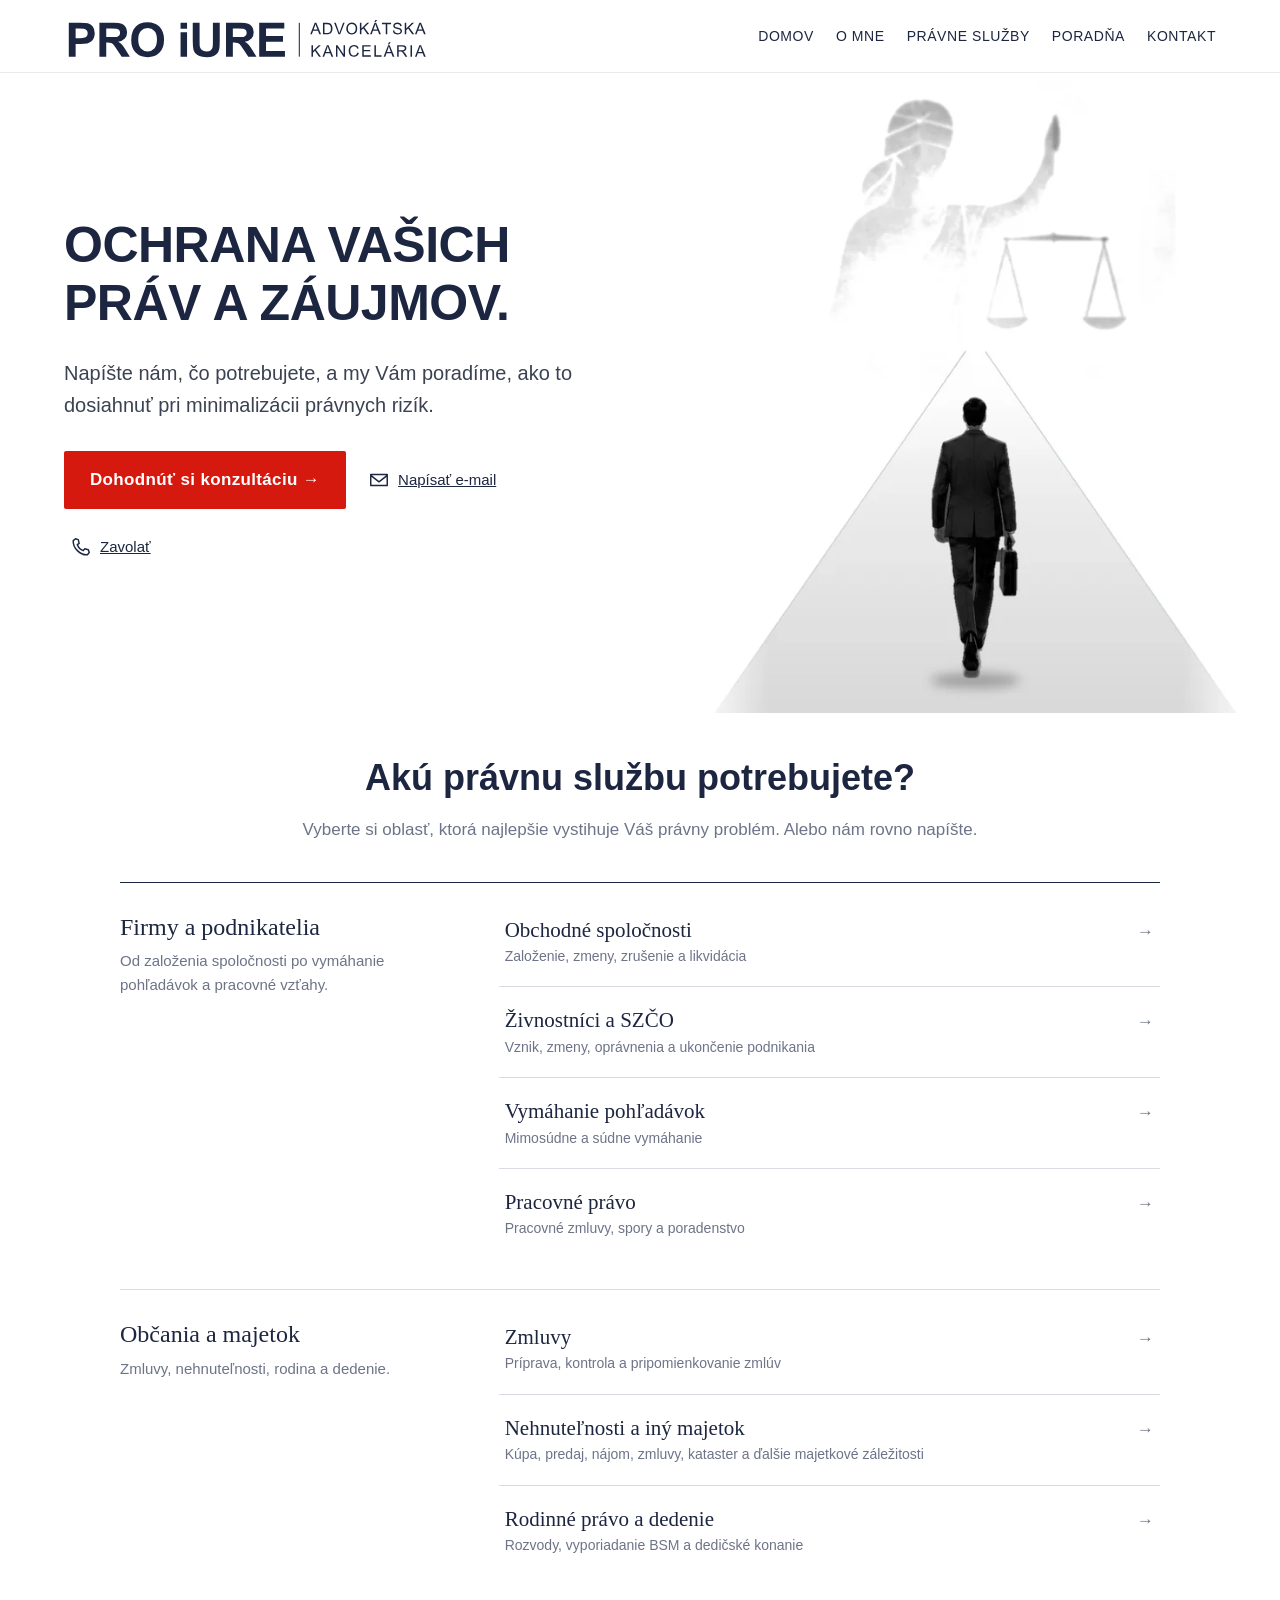
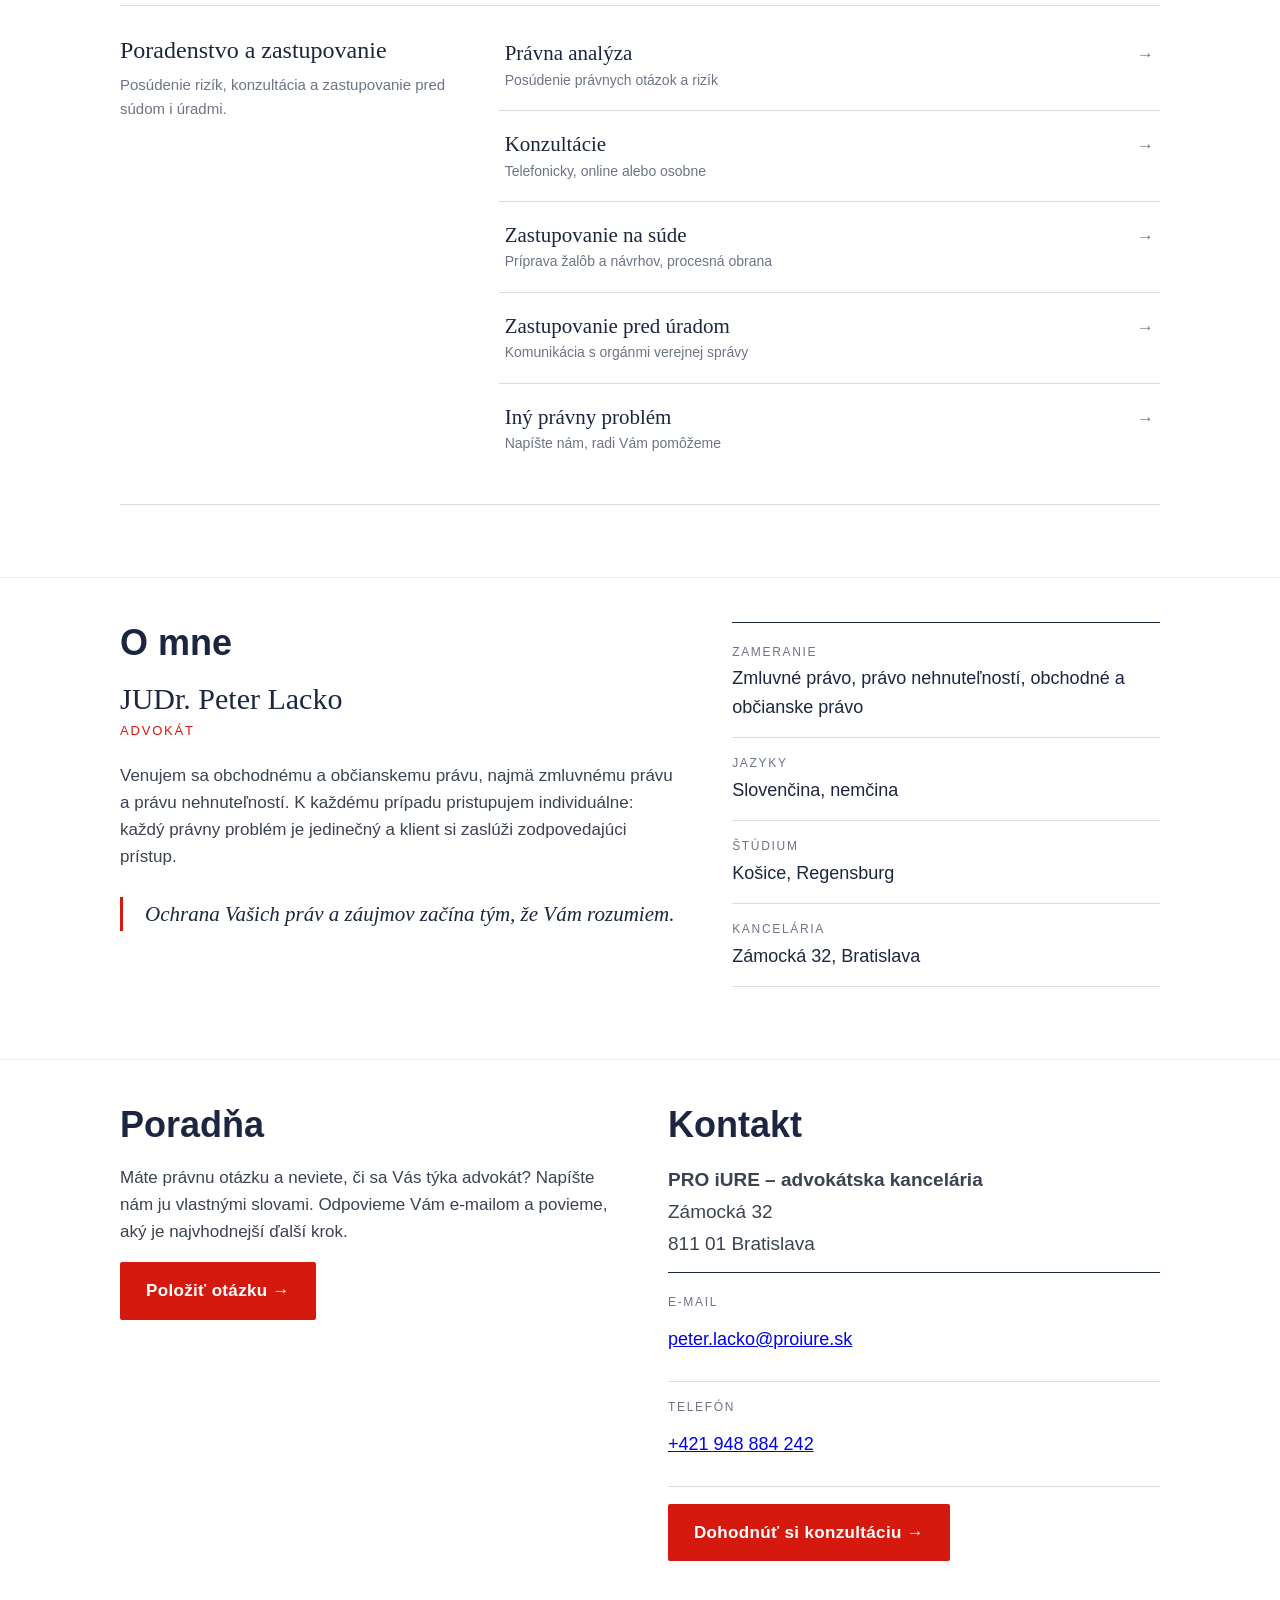
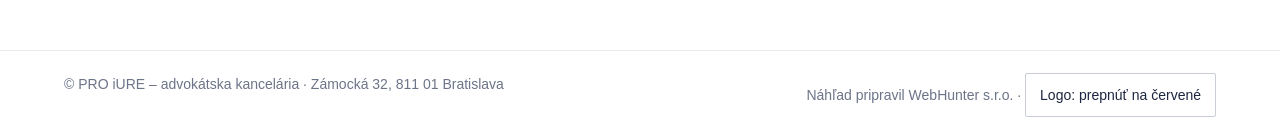
==== commit 60c483f0: "Služby po skupinách, Poradňa a Kontakt v jednom bloku, jednotná šírka" ====
--- a/index.html
+++ b/index.html
@@ -8,7 +8,7 @@
 <script type="application/ld+json">{"@context":"https://schema.org","@type":"LegalService","name":"PRO iURE – advokátska kancelária","founder":{"@type":"Person","name":"Peter Lacko"},"email":"peter.lacko@proiure.sk","address":{"@type":"PostalAddress","addressLocality":"Bratislava","addressCountry":"SK"}}</script>
 <title>PRO iURE – advokátska kancelária, Bratislava</title>
 <meta name="description" content="Advokátska kancelária PRO iURE v Bratislave. Zmluvy, obchodné spoločnosti, nehnuteľnosti, pracovné právo, vymáhanie pohľadávok a zastupovanie. Slovensky a nemecky.">
-<link rel="stylesheet" href="style.css?v=11">
+<link rel="stylesheet" href="style.css?v=12">
 </head><body>
 <header class="top"><a class="logo" href="#domov" aria-label="PRO iURE – advokátska kancelária"><svg xmlns="http://www.w3.org/2000/svg" viewBox="-4 -26 1072.7 130.0" aria-hidden="true" ><path transform="translate(0,100.0)" d="M10.163710777626195 0.0V-100.0H42.56480218281037Q60.982264665757164 -100.0 66.57571623465212 -98.49931787175989Q75.17053206002728 -96.24829467939973 80.96862210095497 -88.71077762619373Q86.76671214188268 -81.17326057298773 86.76671214188268 -69.23601637107777Q86.76671214188268 -60.027285129604365 83.4242837653479 -53.75170532060027Q80.0818553888131 -47.47612551159618 74.93178717598909 -43.89495225102319Q69.78171896316508 -40.3137789904502 64.46111869031378 -39.15416098226466Q57.23055934515689 -37.72169167803547 43.519781718963166 -37.72169167803547H30.354706684856755V0.0ZM30.354706684856755 -83.08321964529331V-54.70668485675307H41.40518417462483Q53.34242837653479 -54.70668485675307 57.36698499317872 -56.27557980900409Q61.391541609822646 -57.844474761255114 63.67667121418826 -61.186903137789905Q65.96180081855388 -64.5293315143247 65.96180081855388 -68.96316507503411Q65.96180081855388 -74.42019099590723 62.755798090040926 -77.96725784447477Q59.54979536152797 -81.5143246930423 54.63847203274216 -82.40109140518418Q51.02319236016371 -83.08321964529331 40.10914051841746 -83.08321964529331Z M100.61664392905865 0.0V-100.0H143.11323328785812Q159.14324693042292 -100.0 166.40791268758528 -97.3055934515689Q173.67257844474761 -94.61118690313779 178.03819918144612 -87.72169167803547Q182.40381991814462 -80.83219645293315 182.40381991814462 -71.96452933151433Q182.40381991814462 -60.70941336971351 175.78717598908594 -53.37653478854025Q169.17053206002728 -46.043656207366986 156.00545702592086 -44.13369713506139Q162.55388813096863 -40.3137789904502 166.81718963165076 -35.74351978171896Q171.08049113233287 -31.173260572987722 178.31105047748974 -19.508867667121418L190.52114597544337 0.0H166.3738062755798L151.7762619372442 -21.759890859481583Q144.0 -33.42428376534789 141.1350613915416 -36.45975443383357Q138.2701227830832 -39.49522510231924 135.06412005457025 -40.620736698499314Q131.85811732605728 -41.7462482946794 124.90040927694406 -41.7462482946794H120.80763983628921V0.0ZM120.80763983628921 -57.70804911323329H135.7462482946794Q150.27557980900409 -57.70804911323329 153.89085948158254 -58.93587994542974Q157.50613915416096 -60.16371077762619 159.5525238744884 -63.165075034106415Q161.59890859481584 -66.16643929058664 161.59890859481584 -70.66848567530695Q161.59890859481584 -75.7162346521146 158.90450204638472 -78.8199181446112Q156.2100954979536 -81.92360163710778 151.2987721691678 -82.74215552523874Q148.8431105047749 -83.08321964529331 136.56480218281035 -83.08321964529331H120.80763983628921Z M194.54843110504774 -49.38608458390178Q194.54843110504774 -64.66575716234652 199.11869031377898 -75.03410641200546Q202.5293315143247 -82.67394270122783 208.42974079126876 -88.74488403819919Q214.33015006821282 -94.81582537517053 221.35607094133695 -97.74897680763983Q230.70122783083218 -101.70532060027286 242.9113233287858 -101.70532060027286Q265.012278308322 -101.70532060027286 278.2796725784448 -87.99454297407914Q291.5470668485675 -74.2837653478854 291.5470668485675 -49.86357435197817Q291.5470668485675 -25.648021828103683 278.3819918144611 -11.971350613915416Q265.2169167803547 1.7053206002728514 243.18417462482947 1.7053206002728514Q220.87858117326056 1.7053206002728514 207.71350613915416 -11.903137789904502Q194.54843110504774 -25.511596180081856 194.54843110504774 -49.38608458390178ZM215.35334242837652 -50.068212824010914Q215.35334242837652 -33.08321964529332 223.19781718963162 -24.317871759890863Q231.04229195088675 -15.552523874488404 243.11596180081855 -15.552523874488404Q255.18963165075036 -15.552523874488404 262.9317871759891 -24.249658935879943Q270.6739427012278 -32.946793997271484 270.6739427012278 -50.34106412005457Q270.6739427012278 -67.53069577080491 263.1364256480218 -75.98908594815825Q255.59890859481584 -84.4474761255116 243.11596180081855 -84.4474761255116Q230.63301500682127 -84.4474761255116 222.99317871759888 -75.88676671214188Q215.35334242837652 -67.32605729877217 215.35334242837652 -50.068212824010914Z  M340.39290586630284 -82.26466575716235V-100.0H359.5607094133697V-82.26466575716235ZM340.39290586630284 0.0V-72.44201909959072H359.5607094133697V0.0Z M376.4120054570259 -100.0H396.60300136425644V-45.839017735334245Q396.60300136425644 -32.946793997271484 397.3533424283765 -29.1268758526603Q398.64938608458385 -22.987721691678036 403.5266030013642 -19.27012278308322Q408.40381991814456 -15.552523874488404 416.8622100954979 -15.552523874488404Q425.4570259208731 -15.552523874488404 429.82264665757157 -19.065484311050476Q434.1882673942701 -22.57844474761255 435.075034106412 -27.694406548431104Q435.96180081855385 -32.81036834924966 435.96180081855385 -44.679399727148706V-100.0H456.1527967257844V-47.47612551159618Q456.1527967257844 -29.46793997271487 454.5156889495225 -22.032742155525238Q452.87858117326056 -14.597544338335608 448.4788540245566 -9.481582537517053Q444.07912687585264 -4.365620736698499 436.7121418826739 -1.330150068212824Q429.3451568894952 1.7053206002728514 417.47612551159614 1.7053206002728514Q403.1514324693042 1.7053206002728514 395.75034106412 -1.6030013642564804Q388.34924965893583 -4.911323328785812 384.0518417462482 -10.197817189631651Q379.75443383356065 -15.48431105047749 378.3901773533424 -21.282401091405184Q376.4120054570259 -29.877216916780355 376.4120054570259 -46.65757162346521Z M474.70941336971345 0.0V-100.0H517.2060027285129Q533.2360163710778 -100.0 540.5006821282401 -97.3055934515689Q547.7653478854024 -94.61118690313779 552.1309686221009 -87.72169167803547Q556.4965893587994 -80.83219645293315 556.4965893587994 -71.96452933151433Q556.4965893587994 -60.70941336971351 549.8799454297407 -53.37653478854025Q543.263301500682 -46.043656207366986 530.0982264665756 -44.13369713506139Q536.6466575716235 -40.3137789904502 540.9099590723056 -35.74351978171896Q545.1732605729876 -31.173260572987722 552.4038199181446 -19.508867667121418L564.6139154160982 0.0H540.4665757162346L525.869031377899 -21.759890859481583Q518.0927694406548 -33.42428376534789 515.2278308321963 -36.45975443383357Q512.362892223738 -39.49522510231924 509.156889495225 -40.620736698499314Q505.9508867667121 -41.7462482946794 498.9931787175989 -41.7462482946794H494.900409276944V0.0ZM494.900409276944 -57.70804911323329H509.8390177353342Q524.3683492496589 -57.70804911323329 527.9836289222374 -58.93587994542974Q531.5989085948157 -60.16371077762619 533.6452933151431 -63.165075034106415Q535.6916780354707 -66.16643929058664 535.6916780354707 -70.66848567530695Q535.6916780354707 -75.7162346521146 532.9972714870396 -78.8199181446112Q530.3028649386084 -81.92360163710778 525.3915416098226 -82.74215552523874Q522.9358799454296 -83.08321964529331 510.6575716234652 -83.08321964529331H494.900409276944Z M572.7339699863574 0.0V-100.0H646.8813096862209V-83.08321964529331H592.9249658935879V-60.91405184174625H643.1296043656207V-44.065484311050476H592.9249658935879V-16.84856753069577H648.7912687585265V0.0Z"/><rect x="689.7" y="0" width="3" height="100.0"/><path transform="translate(723.7,34.0)" d="M-0.06952965235173825 0.0 12.978868438991139 -33.97682344921609H17.822767552828903L31.728698023176552 0.0H26.606680299931835L22.643490115882756 -10.29038854805726H8.43626448534424L4.704839809134288 0.0ZM9.734151329243353 -13.952283571915475H21.25289706884799L17.70688479890934 -23.36196319018405Q16.084526244035448 -27.64962508520791 15.296523517382413 -30.407634628493525Q14.647580095432856 -27.139740967961828 13.465576005453306 -23.918200408997954Z M37.452514539721264 0.0V-33.97682344921609H49.1566726855972Q53.11986286964628 -33.97682344921609 55.205752440198424 -33.49011588275392Q58.125997838971436 -32.81799591002045 60.18871085873967 -31.056578050443083Q62.877190749673545 -28.785276073619634 64.20984241974853 -25.250852079072942Q65.54249408982352 -21.716428084526246 65.54249408982352 -17.173824130879346Q65.54249408982352 -13.303340149965917 64.63860860925092 -10.313565098841172Q63.73472312867832 -7.323790047716428 62.32095353085964 -5.365371506475801Q60.90718393304097 -3.406952965235174 59.226884001207296 -2.2828902522154055Q57.546584069373615 -1.1588275391956373 55.170987614022565 -0.5794137695978187Q52.79539115867151 0.0 49.712909904411106 0.0ZM41.948765391800336 -4.009543285616905H49.203025787165025Q52.56362565083238 -4.009543285616905 54.47569109050518 -4.635310156782549Q56.38775653017798 -5.261077027948193 57.52340751858971 -6.396728016359918Q59.12258952267968 -7.995910020449898 60.01488672786033 -10.695978186775733Q60.90718393304097 -13.396046353101568 60.90718393304097 -17.243353783231086Q60.90718393304097 -22.573960463531016 59.157354348855556 -25.43626448534424Q57.40752476467014 -28.298568507157466 54.90445728000756 -29.2719836400818Q53.09668631886237 -29.967280163599185 49.08714303324546 -29.967280163599185H41.948765391800336Z M83.5730590726259 0.0 70.40877822736346 -33.97682344921609H75.27585389198514L84.10611974065588 -9.293796864349012Q85.17224107671588 -6.32719836400818 85.89071415101718 -3.7314246762099526Q86.67871687767021 -6.512610770279482 87.72166166294627 -9.293796864349012L96.89957577337573 -33.97682344921609H101.48853282859045L88.18519267862453 0.0Z M106.28528731377867 -16.5480572597137Q106.28528731377867 -25.007498295841856 110.82789126742557 -29.79345603271984Q115.37049522107246 -34.57941376959782 122.55522596408541 -34.57941376959782Q127.2600657732197 -34.57941376959782 131.03784355099748 -32.331288343558285Q134.81562132877525 -30.083162917518745 136.7972164207998 -26.062031356509884Q138.77881151282435 -22.040899795501023 138.77881151282435 -16.942058623040218Q138.77881151282435 -11.773687798227677 136.6929219422722 -7.6946148602590325Q134.60703237172004 -3.615541922290389 130.78290149237444 -1.5180640763462852Q126.95877061302883 0.5794137695978187 122.5320494133015 0.5794137695978187Q117.73450340103156 0.5794137695978187 113.95672562325379 -1.7382413087934563Q110.178947845476 -4.055896387184731 108.23211757962733 -8.065439672801636Q106.28528731377867 -12.074982958418541 106.28528731377867 -16.5480572597137ZM110.9205974705612 -16.478527607361965Q110.9205974705612 -10.336741649625086 114.22325595726878 -6.802317655078392Q117.52591444397635 -3.2678936605316973 122.50887286251759 -3.2678936605316973Q127.58453748419447 -3.2678936605316973 130.86401942011813 -6.837082481254261Q134.14350135604178 -10.406271301976824 134.14350135604178 -16.96523517382413Q134.14350135604178 -21.113837764144513 132.74132003361507 -24.207907293796865Q131.33913871118835 -27.301976823449216 128.6390705448625 -29.005453306066805Q125.93900237853667 -30.70892978868439 122.57840251486932 -30.70892978868439Q117.8040330533833 -30.70892978868439 114.36231526197224 -27.429447852760738Q110.9205974705612 -24.149965916837083 110.9205974705612 -16.478527607361965Z M146.51898794756946 0.0V-33.97682344921609H151.01523879964853V-17.127471029311522L167.887767770337 -33.97682344921609H173.98320062650606L159.7296218943997 -20.209952283571916L174.6089674976717 0.0H168.67577049699003L156.57761098778758 -17.19700068166326L151.01523879964853 -11.773687798227677V0.0Z M176.76359519349384 0.0 189.81199328483672 -33.97682344921609H194.6558923986745L208.56182286902214 0.0H203.43980514577743L199.47661496172833 -10.29038854805726H185.26938933118984L181.53796465497987 0.0ZM186.56727617508895 -13.952283571915475H198.0860219146936L194.54000964475492 -23.36196319018405Q192.91765108988105 -27.64962508520791 192.129648363228 -30.407634628493525Q191.48070494127845 -27.139740967961828 190.2987008512989 -23.918200408997954ZM189.37163881994238 -36.06271301976824 192.45412007420276 -42.5521472392638H197.92378605920618L192.82494488674539 -36.06271301976824Z M222.9304928279663 0.0V-29.967280163599185H211.73621879933646V-33.97682344921609H238.66737081024309V-29.967280163599185H227.42674368004538V0.0Z M243.88130320954173 -10.916155419222905 248.12261200299776 -11.286980231765508Q248.4239071631886 -8.737559645535105 249.52479332542447 -7.103612815269257Q250.62567948766034 -5.469665985003409 252.9433345660516 -4.461486025903204Q255.26098964444287 -3.4533060668029996 258.15805849243196 -3.4533060668029996Q260.7306556294463 -3.4533060668029996 262.70066244607887 -4.21813224267212Q264.67066926271144 -4.982958418541241 265.6324961202438 -6.315610088616223Q266.5943229777762 -7.6482617586912065 266.5943229777762 -9.224267211997274Q266.5943229777762 -10.823449216087253 265.6672609464197 -12.01704158145876Q264.74019891506316 -13.210633946830267 262.6079562429432 -14.021813224267213Q261.2405397466924 -14.554873892297206 256.558876488342 -15.678936605316974Q251.8772132299916 -16.80299931833674 249.99991261649467 -17.79959100204499Q247.56637478418384 -19.07430129516019 246.37278241881233 -20.96319018404908Q245.17919005344083 -22.85207907293797 245.17919005344083 -25.192910702113156Q245.17919005344083 -27.765507839127473 246.63931275282732 -30.00204498977505Q248.09943545221384 -32.23858214042263 250.9037980970673 -33.397409679618264Q253.70816074192072 -34.556237218813905 257.1382902579398 -34.556237218813905Q260.91606803571756 -34.556237218813905 263.8015486083147 -33.33946830265849Q266.68702918091185 -32.122699386503065 268.239858083434 -29.758691206543965Q269.79268698595615 -27.394683026584868 269.9085697398757 -24.404907975460123L265.59773129406796 -24.080436264485346Q265.25008303230925 -27.301976823449216 263.2453113895008 -28.947511929107023Q261.2405397466924 -30.593047034764826 257.3237026642111 -30.593047034764826Q253.24462972624247 -30.593047034764826 251.3789173881375 -29.098159509202453Q249.51320505003252 -27.603271983640084 249.51320505003252 -25.49420586230402Q249.51320505003252 -23.663258350374914 250.83426844471555 -22.481254260395364Q252.13215528861465 -21.299250170415814 257.61340954901004 -20.059304703476485Q263.0946638094054 -18.819359236537153 265.1342002783897 -17.89229720518064Q268.10079877873056 -16.52488070892979 269.5145683765492 -14.427402862985685Q270.9283379743679 -12.329925017041582 270.9283379743679 -9.595092024539877Q270.9283379743679 -6.883435582822086 269.3755090718457 -4.484662576687117Q267.8226801693236 -2.085889570552147 264.91402304594254 -0.7532379004771643Q262.0053659225615 0.5794137695978187 258.3666474494872 0.5794137695978187Q253.75451384348855 0.5794137695978187 250.63726776305228 -0.7648261758691208Q247.520021682616 -2.10906612133606 245.7470155476467 -4.809134287661895Q243.97400941267736 -7.50920245398773 243.88130320954173 -10.916155419222905Z M279.01616267087167 0.0V-33.97682344921609H283.51241352295074V-17.127471029311522L300.38494249363924 -33.97682344921609H306.4803753498083L292.22679661770195 -20.209952283571916L307.10614222097394 0.0H301.17294522029226L289.0747857110898 -17.19700068166326L283.51241352295074 -11.773687798227677V0.0Z M309.2607699167961 0.0 322.30916800813895 -33.97682344921609H327.15306712197673L341.0589975923244 0.0H335.93697986907966L331.97378968503057 -10.29038854805726H317.76656405449205L314.0351393782821 0.0ZM319.06445089839116 -13.952283571915475H330.5831966379958L327.0371843680572 -23.36196319018405Q325.41482581318326 -27.64962508520791 324.62682308653024 -30.407634628493525Q323.97787966458066 -27.139740967961828 322.79587557460115 -23.918200408997954Z"/><path transform="translate(723.7,100.0)" d="M3.476482617586912 0.0V-33.97682344921609H7.972733469665985V-17.127471029311522L24.845262440354464 -33.97682344921609H30.94069529652352L16.687116564417177 -20.209952283571916L31.566462167689163 0.0H25.633265167007497L13.535105657805044 -17.19700068166326L7.972733469665985 -11.773687798227677V0.0Z M36.06449666499582 0.0 49.112894756338704 -33.97682344921609H53.95679387017647L67.86272434052411 0.0H62.7407066172794L58.77751643323032 -10.29038854805726H44.5702908026918L40.83886612648185 0.0ZM45.868177646590915 -13.952283571915475H57.38692338619555L53.840911116256905 -23.36196319018405Q52.21855256138301 -27.64962508520791 51.43054983472997 -30.407634628493525Q50.78160641278042 -27.139740967961828 49.59960232280087 -23.918200408997954Z M75.88359455698551 0.0V-33.97682344921609H80.49572816298415L98.34167226659696 -7.300613496932516V-33.97682344921609H102.65251071240473V0.0H98.0403771064061L80.19443300279329 -26.699386503067487V0.0Z M138.92559633445578 -11.912747102931153 143.42184718653485 -10.777096114519427Q142.00807758871616 -5.237900477164281 138.334594289466 -2.329243353783231Q134.66111099021583 0.5794137695978187 129.35368086069982 0.5794137695978187Q123.86083832491249 0.5794137695978187 120.41912053350146 -1.6571233810497616Q116.9774027420904 -3.893660531697342 115.18122005633717 -8.134969325153374Q113.38503737058393 -12.376278118609408 113.38503737058393 -17.243353783231086Q113.38503737058393 -22.550783912747104 115.4129855641763 -26.502385821404225Q117.44093375776866 -30.45398773006135 121.18394670937056 -32.505112474437624Q124.92695966097247 -34.556237218813905 129.42321051305154 -34.556237218813905Q134.52205168551237 -34.556237218813905 137.9985343030993 -31.960463531015677Q141.4750169206862 -29.36468984321745 142.84243341693704 -24.659850034083163L138.4157122172097 -23.61690524880709Q137.23370812723016 -27.32515337423313 134.98558270119062 -29.01704158145876Q132.7374572751511 -30.70892978868439 129.3305043099159 -30.70892978868439Q125.41366722743464 -30.70892978868439 122.78312871346054 -28.83162917518746Q120.15259019948645 -26.954328561690527 119.08646886342646 -23.790729379686436Q118.02034752736648 -20.627130197682344 118.02034752736648 -17.266530334015Q118.02034752736648 -12.932515337423313 119.28346954508973 -9.699386503067485Q120.54659156281296 -6.466257668711656 123.21189490296294 -4.867075664621677Q125.8771982431129 -3.2678936605316973 128.9828560481572 -3.2678936605316973Q132.76063382593497 -3.2678936605316973 135.37958406451713 -5.446489434219496Q137.99853430309926 -7.625085207907294 138.92559633445578 -11.912747102931153Z M153.5286069735484 0.0V-33.97682344921609H178.0957508044959V-29.967280163599185H158.02485782562746V-19.56100886162236H176.82104051138072V-15.574642126789367H158.02485782562746V-4.009543285616905H178.88375353114895V0.0Z M189.38451468148904 0.0V-33.97682344921609H193.8807655335681V-4.009543285616905H210.6142351995531V0.0Z M216.71145170094974 0.0 229.7598497922926 -33.97682344921609H234.6037489061304L248.50967937647803 0.0H243.38766165323332L239.42447146918425 -10.29038854805726H225.21724583864574L221.48582116243577 0.0ZM226.51513268254485 -13.952283571915475H238.03387842214948L234.4878661522108 -23.36196319018405Q232.86550759733694 -27.64962508520791 232.0775048706839 -30.407634628493525Q231.42856144873434 -27.139740967961828 230.24655735875479 -23.918200408997954ZM229.31949532739827 -36.06271301976824 232.40197658165866 -42.5521472392638H237.87164256666208L232.77280139420128 -36.06271301976824Z M256.646432346859 0.0V-33.97682344921609H271.7111903564023Q276.2537943100492 -33.97682344921609 278.61780249000833 -33.061349693251536Q280.9818106699674 -32.14587593728698 282.39558026778604 -29.828220858895705Q283.80934986560476 -27.510565780504432 283.80934986560476 -24.706203135650988Q283.80934986560476 -21.0906612133606 281.46851823642953 -18.610770279481937Q279.12768660725436 -16.130879345603272 274.2374343918488 -15.458759372869803Q276.02202880221006 -14.601226993865032 276.9490908335666 -13.766871165644172Q278.91909765019915 -11.959100204498977 280.6805155097765 -9.247443762781186L286.5905359596743 0.0H280.93545756839956L276.4392067163205 -7.068847989093388Q274.4691998996879 -10.12815269256987 273.1944896065727 -11.750511247443763Q271.9197793134575 -13.372869802317656 270.91159935435735 -14.021813224267213Q269.9034193952571 -14.67075664621677 268.86047460998105 -14.92569870483981Q268.0956484341119 -15.087934560327199 266.35740712531845 -15.087934560327199H261.1426831989381V0.0ZM261.1426831989381 -18.98159509202454H270.8073048758297Q273.8897861300901 -18.98159509202454 275.6280274388836 -19.61895023858214Q277.366268747677 -20.25630538513974 278.27015422824957 -21.65848670756646Q279.1740397088222 -23.060668029993185 279.1740397088222 -24.706203135650988Q279.1740397088222 -27.116564417177916 277.4242101246368 -28.66939331970007Q275.67438054045135 -30.22222222222222 271.8966027626736 -30.22222222222222H261.1426831989381Z M296.0947054263061 0.0V-33.97682344921609H300.5909562783852V0.0Z M309.26076991679616 0.0 322.309168008139 -33.97682344921609H327.1530671219768L341.05899759232443 0.0H335.9369798690797L331.9737896850306 -10.29038854805726H317.7665640544921L314.03513937828217 0.0ZM319.0644508983912 -13.952283571915475H330.58319663799585L327.03718436805724 -23.36196319018405Q325.4148258131833 -27.64962508520791 324.6268230865303 -30.407634628493525Q323.9778796645807 -27.139740967961828 322.7958755746012 -23.918200408997954Z"/></svg></a>
 <button class="burger" type="button" aria-label="Menu" aria-expanded="false"><span></span></button><nav aria-label="Hlavné menu" id="menu"><a href="#domov">Domov</a><a href="#o-mne">O mne</a><a href="#sluzby">Právne služby</a><a href="#poradna">Poradňa</a><a href="#kontakt">Kontakt</a></nav></header>
@@ -22,7 +22,7 @@
 </section>
 <section id="sluzby" class="sec"><h2>Akú právnu službu potrebujete?</h2>
 <p class="sub">Vyberte si oblasť, ktorá najlepšie vystihuje Váš právny problém. Alebo nám rovno napíšte.</p>
-<div class="tiles"><a class="tile" href="#s-zmluvy" data-open="zmluvy"><em class="n" aria-hidden="true">01</em><span><b>Zmluvy</b><small>Príprava, kontrola a pripomienkovanie zmlúv</small></span><i aria-hidden="true">→</i></a><a class="tile" href="#s-analyza" data-open="analyza"><em class="n" aria-hidden="true">02</em><span><b>Právna analýza</b><small>Posúdenie právnych otázok a rizík</small></span><i aria-hidden="true">→</i></a><a class="tile" href="#s-konzultacie" data-open="konzultacie"><em class="n" aria-hidden="true">03</em><span><b>Konzultácie</b><small>Telefonicky, online alebo osobne</small></span><i aria-hidden="true">→</i></a><a class="tile" href="#s-pohladavky" data-open="pohladavky"><em class="n" aria-hidden="true">04</em><span><b>Vymáhanie pohľadávok</b><small>Mimosúdne a súdne vymáhanie</small></span><i aria-hidden="true">→</i></a><a class="tile" href="#s-spolocnosti" data-open="spolocnosti"><em class="n" aria-hidden="true">05</em><span><b>Obchodné spoločnosti</b><small>Založenie, zmeny, zrušenie a likvidácia</small></span><i aria-hidden="true">→</i></a><a class="tile" href="#s-zivnostnici" data-open="zivnostnici"><em class="n" aria-hidden="true">06</em><span><b>Živnostníci a SZČO</b><small>Vznik, zmeny, oprávnenia a ukončenie podnikania</small></span><i aria-hidden="true">→</i></a><a class="tile" href="#s-praca" data-open="praca"><em class="n" aria-hidden="true">07</em><span><b>Pracovné právo</b><small>Pracovné zmluvy, spory a poradenstvo</small></span><i aria-hidden="true">→</i></a><a class="tile" href="#s-nehnutelnosti" data-open="nehnutelnosti"><em class="n" aria-hidden="true">08</em><span><b>Nehnuteľnosti a iný majetok</b><small>Kúpa, predaj, nájom, zmluvy, kataster a ďalšie majetkové záležitosti</small></span><i aria-hidden="true">→</i></a><a class="tile" href="#s-rodina" data-open="rodina"><em class="n" aria-hidden="true">09</em><span><b>Rodinné právo a dedenie</b><small>Rozvody, vyporiadanie BSM a dedičské konanie</small></span><i aria-hidden="true">→</i></a><a class="tile" href="#s-sud" data-open="sud"><em class="n" aria-hidden="true">10</em><span><b>Zastupovanie na súde</b><small>Príprava žalôb a návrhov, procesná obrana</small></span><i aria-hidden="true">→</i></a><a class="tile" href="#s-urady" data-open="urady"><em class="n" aria-hidden="true">11</em><span><b>Zastupovanie pred úradom</b><small>Komunikácia s orgánmi verejnej správy</small></span><i aria-hidden="true">→</i></a><a class="tile" href="#s-ine" data-open="ine"><em class="n" aria-hidden="true">12</em><span><b>Iný právny problém</b><small>Napíšte nám, radi Vám pomôžeme</small></span><i aria-hidden="true">→</i></a></div>
+<div class="groups"><div class="grp"><div class="grp-h"><h3>Firmy a podnikatelia</h3><p>Od založenia spoločnosti po vymáhanie pohľadávok a pracovné vzťahy.</p></div><div class="tiles"><a class="tile" href="#s-spolocnosti" data-open="spolocnosti"><span><b>Obchodné spoločnosti</b><small>Založenie, zmeny, zrušenie a likvidácia</small></span><i aria-hidden="true">→</i></a><a class="tile" href="#s-zivnostnici" data-open="zivnostnici"><span><b>Živnostníci a SZČO</b><small>Vznik, zmeny, oprávnenia a ukončenie podnikania</small></span><i aria-hidden="true">→</i></a><a class="tile" href="#s-pohladavky" data-open="pohladavky"><span><b>Vymáhanie pohľadávok</b><small>Mimosúdne a súdne vymáhanie</small></span><i aria-hidden="true">→</i></a><a class="tile" href="#s-praca" data-open="praca"><span><b>Pracovné právo</b><small>Pracovné zmluvy, spory a poradenstvo</small></span><i aria-hidden="true">→</i></a></div></div><div class="grp"><div class="grp-h"><h3>Občania a majetok</h3><p>Zmluvy, nehnuteľnosti, rodina a dedenie.</p></div><div class="tiles"><a class="tile" href="#s-zmluvy" data-open="zmluvy"><span><b>Zmluvy</b><small>Príprava, kontrola a pripomienkovanie zmlúv</small></span><i aria-hidden="true">→</i></a><a class="tile" href="#s-nehnutelnosti" data-open="nehnutelnosti"><span><b>Nehnuteľnosti a iný majetok</b><small>Kúpa, predaj, nájom, zmluvy, kataster a ďalšie majetkové záležitosti</small></span><i aria-hidden="true">→</i></a><a class="tile" href="#s-rodina" data-open="rodina"><span><b>Rodinné právo a dedenie</b><small>Rozvody, vyporiadanie BSM a dedičské konanie</small></span><i aria-hidden="true">→</i></a></div></div><div class="grp"><div class="grp-h"><h3>Poradenstvo a zastupovanie</h3><p>Posúdenie rizík, konzultácia a zastupovanie pred súdom i úradmi.</p></div><div class="tiles"><a class="tile" href="#s-analyza" data-open="analyza"><span><b>Právna analýza</b><small>Posúdenie právnych otázok a rizík</small></span><i aria-hidden="true">→</i></a><a class="tile" href="#s-konzultacie" data-open="konzultacie"><span><b>Konzultácie</b><small>Telefonicky, online alebo osobne</small></span><i aria-hidden="true">→</i></a><a class="tile" href="#s-sud" data-open="sud"><span><b>Zastupovanie na súde</b><small>Príprava žalôb a návrhov, procesná obrana</small></span><i aria-hidden="true">→</i></a><a class="tile" href="#s-urady" data-open="urady"><span><b>Zastupovanie pred úradom</b><small>Komunikácia s orgánmi verejnej správy</small></span><i aria-hidden="true">→</i></a><a class="tile" href="#s-ine" data-open="ine"><span><b>Iný právny problém</b><small>Napíšte nám, radi Vám pomôžeme</small></span><i aria-hidden="true">→</i></a></div></div></div>
 <div class="dets" id="detaily"><article id="s-zmluvy" class="det" tabindex="-1"><h3>Zmluvy</h3><p>Vypracovanie a posudzovanie obchodnoprávnych a občianskoprávnych zmlúv. Zmluvu pred podpisom skontrolujeme a upozorníme Vás na riziká.</p><a class="btn" href="mailto:peter.lacko@proiure.sk?subject=Zmluvy">Napíšte nám k téme „Zmluvy“ →</a></article><article id="s-analyza" class="det" tabindex="-1"><h3>Právna analýza</h3><p>Posúdime Vašu právnu otázku alebo plánovaný krok a povieme Vám, aké riziká z neho plynú a ako ich obmedziť.</p><a class="btn" href="mailto:peter.lacko@proiure.sk?subject=Právna%20analýza">Napíšte nám k téme „Právna analýza“ →</a></article><article id="s-konzultacie" class="det" tabindex="-1"><h3>Konzultácie</h3><p>Konzultáciu si môžete dohodnúť telefonicky, online alebo osobne v kancelárii v Bratislave. Najrýchlejšie nám napíšte, čo potrebujete.</p><a class="btn" href="mailto:peter.lacko@proiure.sk?subject=Konzultácie">Napíšte nám k téme „Konzultácie“ →</a></article><article id="s-pohladavky" class="det" tabindex="-1"><h3>Vymáhanie pohľadávok</h3><p>Mimosúdne aj súdne vymáhanie pohľadávok, zastupovanie veriteľov vrátane konkurzného konania.</p><a class="btn" href="mailto:peter.lacko@proiure.sk?subject=Vymáhanie%20pohľadávok">Napíšte nám k téme „Vymáhanie pohľadávok“ →</a></article><article id="s-spolocnosti" class="det" tabindex="-1"><h3>Obchodné spoločnosti</h3><p>Zakladanie obchodných spoločností, zmeny v obchodnom registri, valné zhromaždenia, zbierka listín, splynutie, zlúčenie a rozdelenie, zrušenie a likvidácia.</p><a class="btn" href="mailto:peter.lacko@proiure.sk?subject=Obchodné%20spoločnosti">Napíšte nám k téme „Obchodné spoločnosti“ →</a></article><article id="s-zivnostnici" class="det" tabindex="-1"><h3>Živnostníci a SZČO</h3><p>Pomôžeme Vám so vznikom, zmenami aj ukončením podnikania živnostníka a samostatne zárobkovo činnej osoby.</p><a class="btn" href="mailto:peter.lacko@proiure.sk?subject=Živnostníci%20a%20SZČO">Napíšte nám k téme „Živnostníci a SZČO“ →</a></article><article id="s-praca" class="det" tabindex="-1"><h3>Pracovné právo</h3><p>Pracovné zmluvy, skončenie pracovného pomeru a zastupovanie na súdoch v pracovnoprávnych sporoch.</p><a class="btn" href="mailto:peter.lacko@proiure.sk?subject=Pracovné%20právo">Napíšte nám k téme „Pracovné právo“ →</a></article><article id="s-nehnutelnosti" class="det" tabindex="-1"><h3>Nehnuteľnosti a iný majetok</h3><p>Nadobúdanie a prevod nehnuteľností, nájomné a kúpne zmluvy, návrhy na vklad do katastra a ďalšie majetkové záležitosti.</p><a class="btn" href="mailto:peter.lacko@proiure.sk?subject=Nehnuteľnosti%20a%20iný%20majetok">Napíšte nám k téme „Nehnuteľnosti a iný majetok“ →</a></article><article id="s-rodina" class="det" tabindex="-1"><h3>Rodinné právo a dedenie</h3><p>Rozvody, vyporiadanie bezpodielového spoluvlastníctva manželov a dedičské konanie.</p><a class="btn" href="mailto:peter.lacko@proiure.sk?subject=Rodinné%20právo%20a%20dedenie">Napíšte nám k téme „Rodinné právo a dedenie“ →</a></article><article id="s-sud" class="det" tabindex="-1"><h3>Zastupovanie na súde</h3><p>Príprava žalôb, návrhov a opravných prostriedkov a zastupovanie pred súdmi vo všetkých stupňoch konania.</p><a class="btn" href="mailto:peter.lacko@proiure.sk?subject=Zastupovanie%20na%20súde">Napíšte nám k téme „Zastupovanie na súde“ →</a></article><article id="s-urady" class="det" tabindex="-1"><h3>Zastupovanie pred úradom</h3><p>Zastupovanie v správnom konaní, vypracovanie podaní a návrhov, opravné prostriedky a súdne preskúmanie rozhodnutí.</p><a class="btn" href="mailto:peter.lacko@proiure.sk?subject=Zastupovanie%20pred%20úradom">Napíšte nám k téme „Zastupovanie pred úradom“ →</a></article><article id="s-ine" class="det" tabindex="-1"><h3>Iný právny problém</h3><p>Nenašli ste svoju oblasť? Napíšte nám, o čo ide, a povieme Vám, či Vám vieme pomôcť a ako ďalej.</p><a class="btn" href="mailto:peter.lacko@proiure.sk?subject=Iný%20právny%20problém">Napíšte nám k téme „Iný právny problém“ →</a></article></div>
 </section>
 <section id="o-mne" class="sec alt"><div class="o-grid">
@@ -33,13 +33,8 @@
 <dl class="o-f"><div><dt>Zameranie</dt><dd>Zmluvné právo, právo nehnuteľností, obchodné a občianske právo</dd></div><div><dt>Jazyky</dt><dd>Slovenčina, nemčina</dd></div><div><dt>Štúdium</dt><dd>Košice, Regensburg</dd></div><div><dt>Kancelária</dt><dd>Zámocká 32, Bratislava</dd></div></dl>
 <!-- FOTO: po dodaní portrétu vložiť <figure class="o-foto"><img src="img/lacko.webp" alt="JUDr. Peter Lacko"></figure> pred .o-t a pridať triedu "has-foto" na .o-grid -->
 </div></section>
-<section id="poradna" class="sec"><div class="narrow"><h2>Poradňa</h2>
-<p>Máte právnu otázku a neviete, či sa Vás týka advokát? Napíšte nám ju vlastnými slovami. Odpovieme Vám e-mailom a povieme, aký je najvhodnejší ďalší krok.</p>
-<p><a class="btn" href="mailto:peter.lacko@proiure.sk?subject=Ot%C3%A1zka%20pre%20poradu">Položiť otázku →</a></p></div></section>
-<section id="kontakt" class="sec dark"><div class="narrow"><h2>Kontakt</h2>
-<address><strong>PRO iURE – advokátska kancelária</strong><br>Zámocká 32<br>811 01 Bratislava</address>
-<p>E-mail: <a href="mailto:peter.lacko@proiure.sk">peter.lacko@proiure.sk</a><br>Telefón: <a href="tel:+421948884242">+421 948 884 242</a></p>
-<p><a class="btn" href="mailto:peter.lacko@proiure.sk?subject=Konzult%C3%A1cia">Dohodnúť si konzultáciu →</a></p></div></section>
+<section id="kontakt" class="sec"><div class="o-grid k-grid"><div class="o-t" id="poradna"><h2>Poradňa</h2><p>Máte právnu otázku a neviete, či sa Vás týka advokát? Napíšte nám ju vlastnými slovami. Odpovieme Vám e-mailom a povieme, aký je najvhodnejší ďalší krok.</p><p><a class="btn" href="mailto:peter.lacko@proiure.sk?subject=Ot%C3%A1zka%20pre%20poradu">Položiť otázku →</a></p></div>
+<div class="k-b"><h2>Kontakt</h2><address><strong>PRO iURE – advokátska kancelária</strong><br>Zámocká 32<br>811 01 Bratislava</address><dl class="o-f"><div><dt>E-mail</dt><dd><a href="mailto:peter.lacko@proiure.sk">peter.lacko@proiure.sk</a></dd></div><div><dt>Telefón</dt><dd><a href="tel:+421948884242">+421 948 884 242</a></dd></div></dl><p><a class="btn" href="mailto:peter.lacko@proiure.sk?subject=Konzult%C3%A1cia">Dohodnúť si konzultáciu →</a></p></div></div></section>
 </main>
 <footer><span>© PRO iURE – advokátska kancelária · Zámocká 32, 811 01 Bratislava</span><span class="wh">Náhľad pripravil WebHunter s.r.o. · <button type="button" id="logo-farba">Logo: prepnúť na červené</button></span></footer>
 <script src="app.js?v=6"></script>
--- a/style.css
+++ b/style.css
@@ -93,3 +93,15 @@
 .o-f{margin:0;padding-top:4px;border-top:1px solid var(--n)}.o-f div{padding:16px 0;border-bottom:1px solid #d9dce3}.o-f dt{font-size:12px;text-transform:uppercase;letter-spacing:.14em;color:var(--m);margin-bottom:2px}.o-f dd{margin:0;color:var(--n);font-size:18px}
 @media(max-width:1000px){.o-grid,.o-grid.has-foto{grid-template-columns:1fr;gap:28px}}
 @media(max-width:700px){.tiles{grid-template-columns:1fr}.tile b{font-size:19px}}
+/* v12: služby po skupinách, jednotná šírka, Poradňa + Kontakt v jednom bloku */
+.groups{max-width:1040px;margin:0 auto;border-top:1px solid var(--n)}
+.grp{display:grid;grid-template-columns:1fr 2fr;gap:48px;padding:30px 0;border-bottom:1px solid #d9dce3}
+.grp-h h3{font:400 24px/1.2 Georgia,"Times New Roman",serif;margin:0 0 8px}.grp-h p{margin:0;color:var(--m);font-size:15px}
+.grp .tiles{grid-template-columns:1fr;border-top:0;max-width:none;margin:0}
+.grp .tile:first-child{padding-top:4px}.grp .tile:last-child{border-bottom:0}
+.dets{max-width:1040px}
+.k-grid{grid-template-columns:1fr 1fr}.k-b h2{text-align:left}.k-b address{margin-bottom:.6em}
+#kontakt.sec{border-top:1px solid #e8eaee}
+footer button{min-height:44px;padding:0 14px}
+@media(max-width:1000px){.grp,.k-grid{grid-template-columns:1fr;gap:14px}}
+.o-f a{display:inline-block;padding:11px 0}
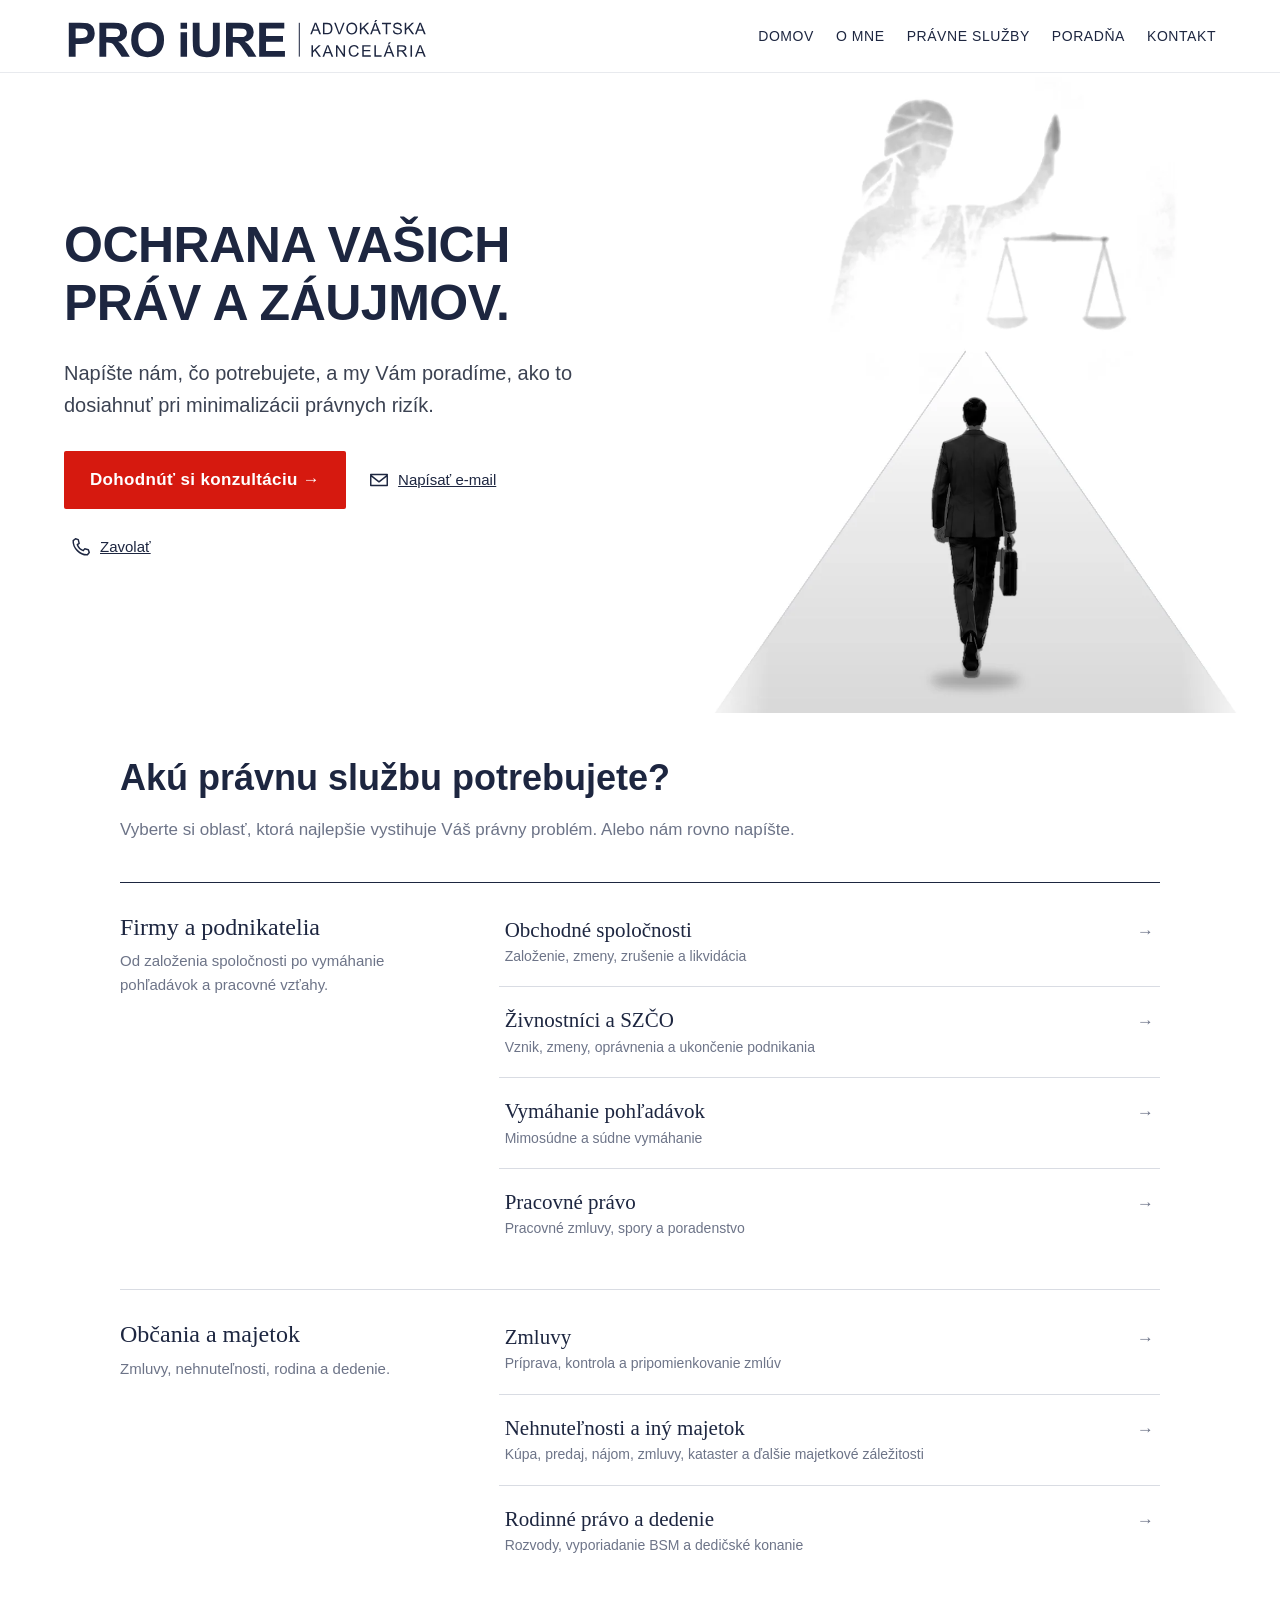
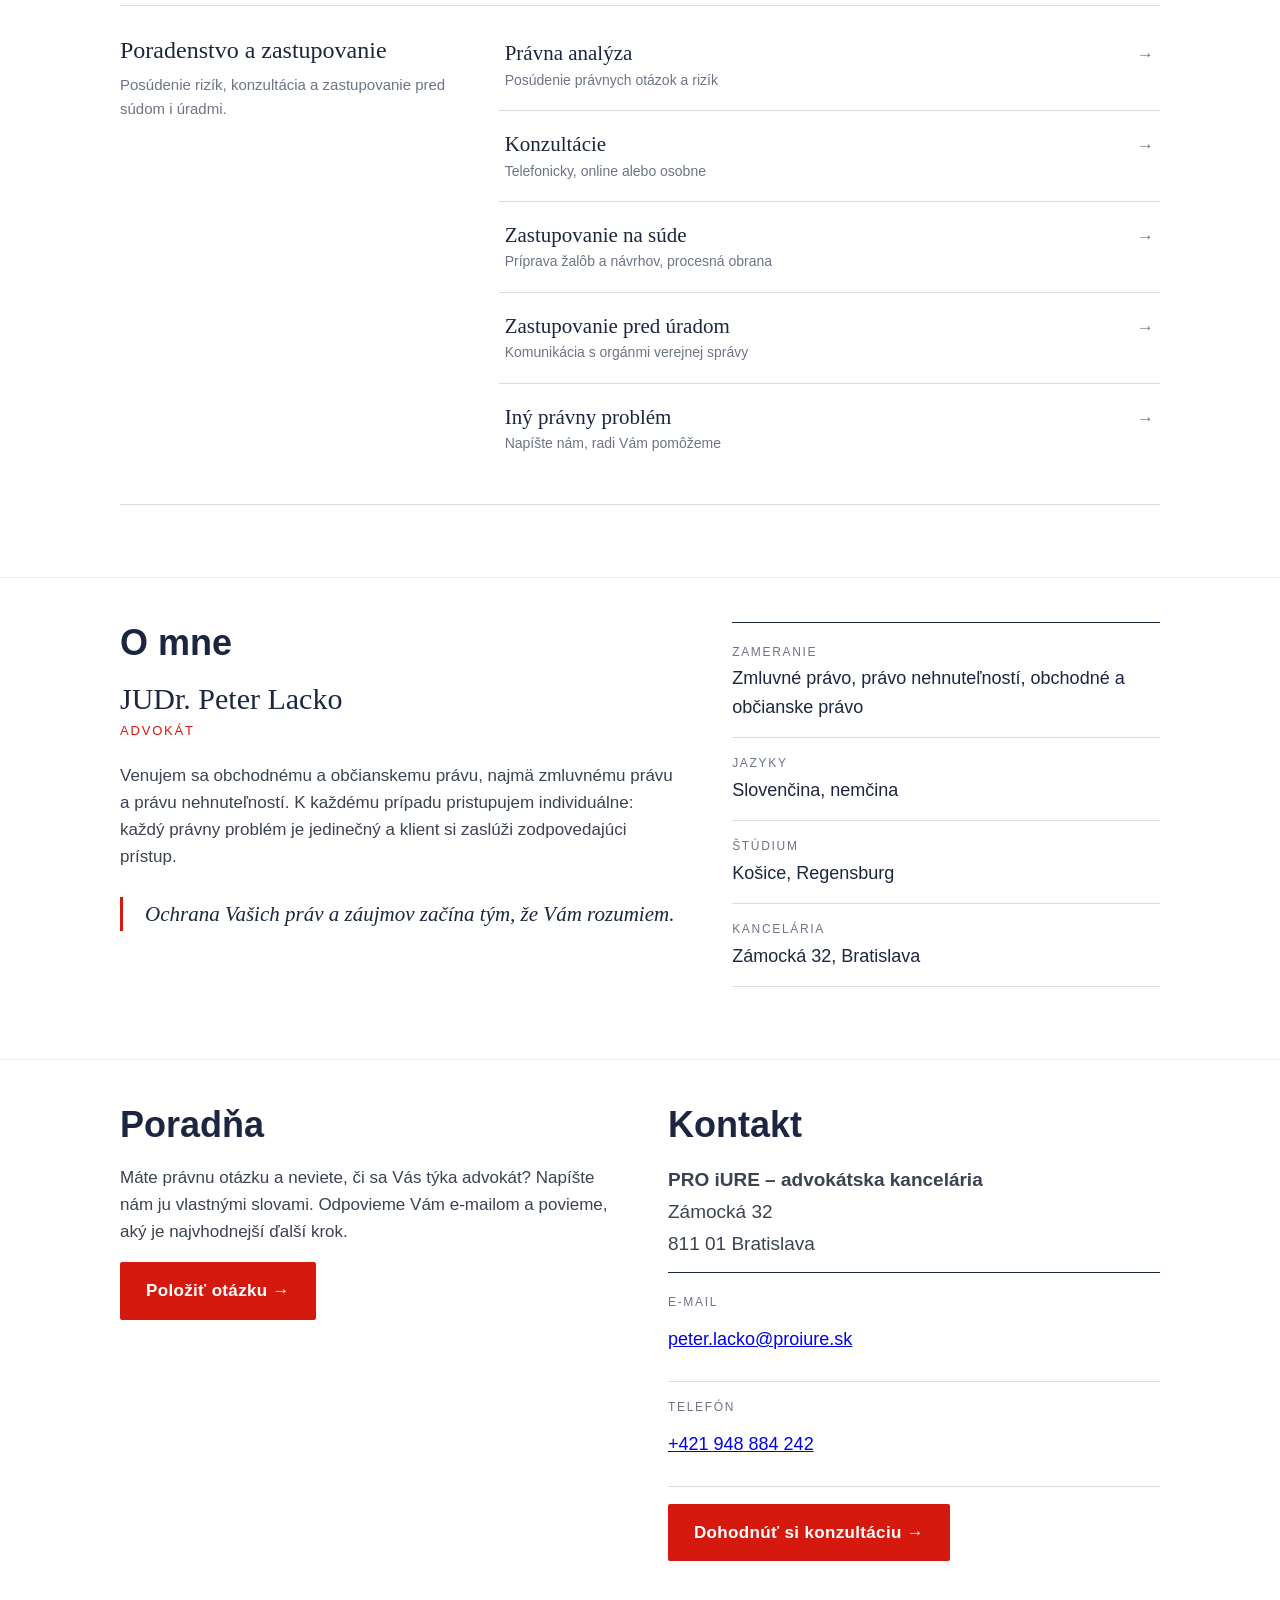
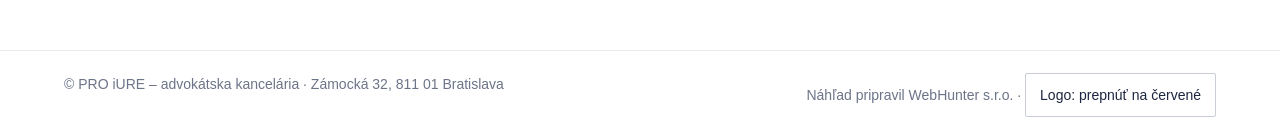
==== commit 56de3a84: "Nadpis služieb vľavo" ====
--- a/index.html
+++ b/index.html
@@ -8,7 +8,7 @@
 <script type="application/ld+json">{"@context":"https://schema.org","@type":"LegalService","name":"PRO iURE – advokátska kancelária","founder":{"@type":"Person","name":"Peter Lacko"},"email":"peter.lacko@proiure.sk","address":{"@type":"PostalAddress","addressLocality":"Bratislava","addressCountry":"SK"}}</script>
 <title>PRO iURE – advokátska kancelária, Bratislava</title>
 <meta name="description" content="Advokátska kancelária PRO iURE v Bratislave. Zmluvy, obchodné spoločnosti, nehnuteľnosti, pracovné právo, vymáhanie pohľadávok a zastupovanie. Slovensky a nemecky.">
-<link rel="stylesheet" href="style.css?v=12">
+<link rel="stylesheet" href="style.css?v=13">
 </head><body>
 <header class="top"><a class="logo" href="#domov" aria-label="PRO iURE – advokátska kancelária"><svg xmlns="http://www.w3.org/2000/svg" viewBox="-4 -26 1072.7 130.0" aria-hidden="true" ><path transform="translate(0,100.0)" d="M10.163710777626195 0.0V-100.0H42.56480218281037Q60.982264665757164 -100.0 66.57571623465212 -98.49931787175989Q75.17053206002728 -96.24829467939973 80.96862210095497 -88.71077762619373Q86.76671214188268 -81.17326057298773 86.76671214188268 -69.23601637107777Q86.76671214188268 -60.027285129604365 83.4242837653479 -53.75170532060027Q80.0818553888131 -47.47612551159618 74.93178717598909 -43.89495225102319Q69.78171896316508 -40.3137789904502 64.46111869031378 -39.15416098226466Q57.23055934515689 -37.72169167803547 43.519781718963166 -37.72169167803547H30.354706684856755V0.0ZM30.354706684856755 -83.08321964529331V-54.70668485675307H41.40518417462483Q53.34242837653479 -54.70668485675307 57.36698499317872 -56.27557980900409Q61.391541609822646 -57.844474761255114 63.67667121418826 -61.186903137789905Q65.96180081855388 -64.5293315143247 65.96180081855388 -68.96316507503411Q65.96180081855388 -74.42019099590723 62.755798090040926 -77.96725784447477Q59.54979536152797 -81.5143246930423 54.63847203274216 -82.40109140518418Q51.02319236016371 -83.08321964529331 40.10914051841746 -83.08321964529331Z M100.61664392905865 0.0V-100.0H143.11323328785812Q159.14324693042292 -100.0 166.40791268758528 -97.3055934515689Q173.67257844474761 -94.61118690313779 178.03819918144612 -87.72169167803547Q182.40381991814462 -80.83219645293315 182.40381991814462 -71.96452933151433Q182.40381991814462 -60.70941336971351 175.78717598908594 -53.37653478854025Q169.17053206002728 -46.043656207366986 156.00545702592086 -44.13369713506139Q162.55388813096863 -40.3137789904502 166.81718963165076 -35.74351978171896Q171.08049113233287 -31.173260572987722 178.31105047748974 -19.508867667121418L190.52114597544337 0.0H166.3738062755798L151.7762619372442 -21.759890859481583Q144.0 -33.42428376534789 141.1350613915416 -36.45975443383357Q138.2701227830832 -39.49522510231924 135.06412005457025 -40.620736698499314Q131.85811732605728 -41.7462482946794 124.90040927694406 -41.7462482946794H120.80763983628921V0.0ZM120.80763983628921 -57.70804911323329H135.7462482946794Q150.27557980900409 -57.70804911323329 153.89085948158254 -58.93587994542974Q157.50613915416096 -60.16371077762619 159.5525238744884 -63.165075034106415Q161.59890859481584 -66.16643929058664 161.59890859481584 -70.66848567530695Q161.59890859481584 -75.7162346521146 158.90450204638472 -78.8199181446112Q156.2100954979536 -81.92360163710778 151.2987721691678 -82.74215552523874Q148.8431105047749 -83.08321964529331 136.56480218281035 -83.08321964529331H120.80763983628921Z M194.54843110504774 -49.38608458390178Q194.54843110504774 -64.66575716234652 199.11869031377898 -75.03410641200546Q202.5293315143247 -82.67394270122783 208.42974079126876 -88.74488403819919Q214.33015006821282 -94.81582537517053 221.35607094133695 -97.74897680763983Q230.70122783083218 -101.70532060027286 242.9113233287858 -101.70532060027286Q265.012278308322 -101.70532060027286 278.2796725784448 -87.99454297407914Q291.5470668485675 -74.2837653478854 291.5470668485675 -49.86357435197817Q291.5470668485675 -25.648021828103683 278.3819918144611 -11.971350613915416Q265.2169167803547 1.7053206002728514 243.18417462482947 1.7053206002728514Q220.87858117326056 1.7053206002728514 207.71350613915416 -11.903137789904502Q194.54843110504774 -25.511596180081856 194.54843110504774 -49.38608458390178ZM215.35334242837652 -50.068212824010914Q215.35334242837652 -33.08321964529332 223.19781718963162 -24.317871759890863Q231.04229195088675 -15.552523874488404 243.11596180081855 -15.552523874488404Q255.18963165075036 -15.552523874488404 262.9317871759891 -24.249658935879943Q270.6739427012278 -32.946793997271484 270.6739427012278 -50.34106412005457Q270.6739427012278 -67.53069577080491 263.1364256480218 -75.98908594815825Q255.59890859481584 -84.4474761255116 243.11596180081855 -84.4474761255116Q230.63301500682127 -84.4474761255116 222.99317871759888 -75.88676671214188Q215.35334242837652 -67.32605729877217 215.35334242837652 -50.068212824010914Z  M340.39290586630284 -82.26466575716235V-100.0H359.5607094133697V-82.26466575716235ZM340.39290586630284 0.0V-72.44201909959072H359.5607094133697V0.0Z M376.4120054570259 -100.0H396.60300136425644V-45.839017735334245Q396.60300136425644 -32.946793997271484 397.3533424283765 -29.1268758526603Q398.64938608458385 -22.987721691678036 403.5266030013642 -19.27012278308322Q408.40381991814456 -15.552523874488404 416.8622100954979 -15.552523874488404Q425.4570259208731 -15.552523874488404 429.82264665757157 -19.065484311050476Q434.1882673942701 -22.57844474761255 435.075034106412 -27.694406548431104Q435.96180081855385 -32.81036834924966 435.96180081855385 -44.679399727148706V-100.0H456.1527967257844V-47.47612551159618Q456.1527967257844 -29.46793997271487 454.5156889495225 -22.032742155525238Q452.87858117326056 -14.597544338335608 448.4788540245566 -9.481582537517053Q444.07912687585264 -4.365620736698499 436.7121418826739 -1.330150068212824Q429.3451568894952 1.7053206002728514 417.47612551159614 1.7053206002728514Q403.1514324693042 1.7053206002728514 395.75034106412 -1.6030013642564804Q388.34924965893583 -4.911323328785812 384.0518417462482 -10.197817189631651Q379.75443383356065 -15.48431105047749 378.3901773533424 -21.282401091405184Q376.4120054570259 -29.877216916780355 376.4120054570259 -46.65757162346521Z M474.70941336971345 0.0V-100.0H517.2060027285129Q533.2360163710778 -100.0 540.5006821282401 -97.3055934515689Q547.7653478854024 -94.61118690313779 552.1309686221009 -87.72169167803547Q556.4965893587994 -80.83219645293315 556.4965893587994 -71.96452933151433Q556.4965893587994 -60.70941336971351 549.8799454297407 -53.37653478854025Q543.263301500682 -46.043656207366986 530.0982264665756 -44.13369713506139Q536.6466575716235 -40.3137789904502 540.9099590723056 -35.74351978171896Q545.1732605729876 -31.173260572987722 552.4038199181446 -19.508867667121418L564.6139154160982 0.0H540.4665757162346L525.869031377899 -21.759890859481583Q518.0927694406548 -33.42428376534789 515.2278308321963 -36.45975443383357Q512.362892223738 -39.49522510231924 509.156889495225 -40.620736698499314Q505.9508867667121 -41.7462482946794 498.9931787175989 -41.7462482946794H494.900409276944V0.0ZM494.900409276944 -57.70804911323329H509.8390177353342Q524.3683492496589 -57.70804911323329 527.9836289222374 -58.93587994542974Q531.5989085948157 -60.16371077762619 533.6452933151431 -63.165075034106415Q535.6916780354707 -66.16643929058664 535.6916780354707 -70.66848567530695Q535.6916780354707 -75.7162346521146 532.9972714870396 -78.8199181446112Q530.3028649386084 -81.92360163710778 525.3915416098226 -82.74215552523874Q522.9358799454296 -83.08321964529331 510.6575716234652 -83.08321964529331H494.900409276944Z M572.7339699863574 0.0V-100.0H646.8813096862209V-83.08321964529331H592.9249658935879V-60.91405184174625H643.1296043656207V-44.065484311050476H592.9249658935879V-16.84856753069577H648.7912687585265V0.0Z"/><rect x="689.7" y="0" width="3" height="100.0"/><path transform="translate(723.7,34.0)" d="M-0.06952965235173825 0.0 12.978868438991139 -33.97682344921609H17.822767552828903L31.728698023176552 0.0H26.606680299931835L22.643490115882756 -10.29038854805726H8.43626448534424L4.704839809134288 0.0ZM9.734151329243353 -13.952283571915475H21.25289706884799L17.70688479890934 -23.36196319018405Q16.084526244035448 -27.64962508520791 15.296523517382413 -30.407634628493525Q14.647580095432856 -27.139740967961828 13.465576005453306 -23.918200408997954Z M37.452514539721264 0.0V-33.97682344921609H49.1566726855972Q53.11986286964628 -33.97682344921609 55.205752440198424 -33.49011588275392Q58.125997838971436 -32.81799591002045 60.18871085873967 -31.056578050443083Q62.877190749673545 -28.785276073619634 64.20984241974853 -25.250852079072942Q65.54249408982352 -21.716428084526246 65.54249408982352 -17.173824130879346Q65.54249408982352 -13.303340149965917 64.63860860925092 -10.313565098841172Q63.73472312867832 -7.323790047716428 62.32095353085964 -5.365371506475801Q60.90718393304097 -3.406952965235174 59.226884001207296 -2.2828902522154055Q57.546584069373615 -1.1588275391956373 55.170987614022565 -0.5794137695978187Q52.79539115867151 0.0 49.712909904411106 0.0ZM41.948765391800336 -4.009543285616905H49.203025787165025Q52.56362565083238 -4.009543285616905 54.47569109050518 -4.635310156782549Q56.38775653017798 -5.261077027948193 57.52340751858971 -6.396728016359918Q59.12258952267968 -7.995910020449898 60.01488672786033 -10.695978186775733Q60.90718393304097 -13.396046353101568 60.90718393304097 -17.243353783231086Q60.90718393304097 -22.573960463531016 59.157354348855556 -25.43626448534424Q57.40752476467014 -28.298568507157466 54.90445728000756 -29.2719836400818Q53.09668631886237 -29.967280163599185 49.08714303324546 -29.967280163599185H41.948765391800336Z M83.5730590726259 0.0 70.40877822736346 -33.97682344921609H75.27585389198514L84.10611974065588 -9.293796864349012Q85.17224107671588 -6.32719836400818 85.89071415101718 -3.7314246762099526Q86.67871687767021 -6.512610770279482 87.72166166294627 -9.293796864349012L96.89957577337573 -33.97682344921609H101.48853282859045L88.18519267862453 0.0Z M106.28528731377867 -16.5480572597137Q106.28528731377867 -25.007498295841856 110.82789126742557 -29.79345603271984Q115.37049522107246 -34.57941376959782 122.55522596408541 -34.57941376959782Q127.2600657732197 -34.57941376959782 131.03784355099748 -32.331288343558285Q134.81562132877525 -30.083162917518745 136.7972164207998 -26.062031356509884Q138.77881151282435 -22.040899795501023 138.77881151282435 -16.942058623040218Q138.77881151282435 -11.773687798227677 136.6929219422722 -7.6946148602590325Q134.60703237172004 -3.615541922290389 130.78290149237444 -1.5180640763462852Q126.95877061302883 0.5794137695978187 122.5320494133015 0.5794137695978187Q117.73450340103156 0.5794137695978187 113.95672562325379 -1.7382413087934563Q110.178947845476 -4.055896387184731 108.23211757962733 -8.065439672801636Q106.28528731377867 -12.074982958418541 106.28528731377867 -16.5480572597137ZM110.9205974705612 -16.478527607361965Q110.9205974705612 -10.336741649625086 114.22325595726878 -6.802317655078392Q117.52591444397635 -3.2678936605316973 122.50887286251759 -3.2678936605316973Q127.58453748419447 -3.2678936605316973 130.86401942011813 -6.837082481254261Q134.14350135604178 -10.406271301976824 134.14350135604178 -16.96523517382413Q134.14350135604178 -21.113837764144513 132.74132003361507 -24.207907293796865Q131.33913871118835 -27.301976823449216 128.6390705448625 -29.005453306066805Q125.93900237853667 -30.70892978868439 122.57840251486932 -30.70892978868439Q117.8040330533833 -30.70892978868439 114.36231526197224 -27.429447852760738Q110.9205974705612 -24.149965916837083 110.9205974705612 -16.478527607361965Z M146.51898794756946 0.0V-33.97682344921609H151.01523879964853V-17.127471029311522L167.887767770337 -33.97682344921609H173.98320062650606L159.7296218943997 -20.209952283571916L174.6089674976717 0.0H168.67577049699003L156.57761098778758 -17.19700068166326L151.01523879964853 -11.773687798227677V0.0Z M176.76359519349384 0.0 189.81199328483672 -33.97682344921609H194.6558923986745L208.56182286902214 0.0H203.43980514577743L199.47661496172833 -10.29038854805726H185.26938933118984L181.53796465497987 0.0ZM186.56727617508895 -13.952283571915475H198.0860219146936L194.54000964475492 -23.36196319018405Q192.91765108988105 -27.64962508520791 192.129648363228 -30.407634628493525Q191.48070494127845 -27.139740967961828 190.2987008512989 -23.918200408997954ZM189.37163881994238 -36.06271301976824 192.45412007420276 -42.5521472392638H197.92378605920618L192.82494488674539 -36.06271301976824Z M222.9304928279663 0.0V-29.967280163599185H211.73621879933646V-33.97682344921609H238.66737081024309V-29.967280163599185H227.42674368004538V0.0Z M243.88130320954173 -10.916155419222905 248.12261200299776 -11.286980231765508Q248.4239071631886 -8.737559645535105 249.52479332542447 -7.103612815269257Q250.62567948766034 -5.469665985003409 252.9433345660516 -4.461486025903204Q255.26098964444287 -3.4533060668029996 258.15805849243196 -3.4533060668029996Q260.7306556294463 -3.4533060668029996 262.70066244607887 -4.21813224267212Q264.67066926271144 -4.982958418541241 265.6324961202438 -6.315610088616223Q266.5943229777762 -7.6482617586912065 266.5943229777762 -9.224267211997274Q266.5943229777762 -10.823449216087253 265.6672609464197 -12.01704158145876Q264.74019891506316 -13.210633946830267 262.6079562429432 -14.021813224267213Q261.2405397466924 -14.554873892297206 256.558876488342 -15.678936605316974Q251.8772132299916 -16.80299931833674 249.99991261649467 -17.79959100204499Q247.56637478418384 -19.07430129516019 246.37278241881233 -20.96319018404908Q245.17919005344083 -22.85207907293797 245.17919005344083 -25.192910702113156Q245.17919005344083 -27.765507839127473 246.63931275282732 -30.00204498977505Q248.09943545221384 -32.23858214042263 250.9037980970673 -33.397409679618264Q253.70816074192072 -34.556237218813905 257.1382902579398 -34.556237218813905Q260.91606803571756 -34.556237218813905 263.8015486083147 -33.33946830265849Q266.68702918091185 -32.122699386503065 268.239858083434 -29.758691206543965Q269.79268698595615 -27.394683026584868 269.9085697398757 -24.404907975460123L265.59773129406796 -24.080436264485346Q265.25008303230925 -27.301976823449216 263.2453113895008 -28.947511929107023Q261.2405397466924 -30.593047034764826 257.3237026642111 -30.593047034764826Q253.24462972624247 -30.593047034764826 251.3789173881375 -29.098159509202453Q249.51320505003252 -27.603271983640084 249.51320505003252 -25.49420586230402Q249.51320505003252 -23.663258350374914 250.83426844471555 -22.481254260395364Q252.13215528861465 -21.299250170415814 257.61340954901004 -20.059304703476485Q263.0946638094054 -18.819359236537153 265.1342002783897 -17.89229720518064Q268.10079877873056 -16.52488070892979 269.5145683765492 -14.427402862985685Q270.9283379743679 -12.329925017041582 270.9283379743679 -9.595092024539877Q270.9283379743679 -6.883435582822086 269.3755090718457 -4.484662576687117Q267.8226801693236 -2.085889570552147 264.91402304594254 -0.7532379004771643Q262.0053659225615 0.5794137695978187 258.3666474494872 0.5794137695978187Q253.75451384348855 0.5794137695978187 250.63726776305228 -0.7648261758691208Q247.520021682616 -2.10906612133606 245.7470155476467 -4.809134287661895Q243.97400941267736 -7.50920245398773 243.88130320954173 -10.916155419222905Z M279.01616267087167 0.0V-33.97682344921609H283.51241352295074V-17.127471029311522L300.38494249363924 -33.97682344921609H306.4803753498083L292.22679661770195 -20.209952283571916L307.10614222097394 0.0H301.17294522029226L289.0747857110898 -17.19700068166326L283.51241352295074 -11.773687798227677V0.0Z M309.2607699167961 0.0 322.30916800813895 -33.97682344921609H327.15306712197673L341.0589975923244 0.0H335.93697986907966L331.97378968503057 -10.29038854805726H317.76656405449205L314.0351393782821 0.0ZM319.06445089839116 -13.952283571915475H330.5831966379958L327.0371843680572 -23.36196319018405Q325.41482581318326 -27.64962508520791 324.62682308653024 -30.407634628493525Q323.97787966458066 -27.139740967961828 322.79587557460115 -23.918200408997954Z"/><path transform="translate(723.7,100.0)" d="M3.476482617586912 0.0V-33.97682344921609H7.972733469665985V-17.127471029311522L24.845262440354464 -33.97682344921609H30.94069529652352L16.687116564417177 -20.209952283571916L31.566462167689163 0.0H25.633265167007497L13.535105657805044 -17.19700068166326L7.972733469665985 -11.773687798227677V0.0Z M36.06449666499582 0.0 49.112894756338704 -33.97682344921609H53.95679387017647L67.86272434052411 0.0H62.7407066172794L58.77751643323032 -10.29038854805726H44.5702908026918L40.83886612648185 0.0ZM45.868177646590915 -13.952283571915475H57.38692338619555L53.840911116256905 -23.36196319018405Q52.21855256138301 -27.64962508520791 51.43054983472997 -30.407634628493525Q50.78160641278042 -27.139740967961828 49.59960232280087 -23.918200408997954Z M75.88359455698551 0.0V-33.97682344921609H80.49572816298415L98.34167226659696 -7.300613496932516V-33.97682344921609H102.65251071240473V0.0H98.0403771064061L80.19443300279329 -26.699386503067487V0.0Z M138.92559633445578 -11.912747102931153 143.42184718653485 -10.777096114519427Q142.00807758871616 -5.237900477164281 138.334594289466 -2.329243353783231Q134.66111099021583 0.5794137695978187 129.35368086069982 0.5794137695978187Q123.86083832491249 0.5794137695978187 120.41912053350146 -1.6571233810497616Q116.9774027420904 -3.893660531697342 115.18122005633717 -8.134969325153374Q113.38503737058393 -12.376278118609408 113.38503737058393 -17.243353783231086Q113.38503737058393 -22.550783912747104 115.4129855641763 -26.502385821404225Q117.44093375776866 -30.45398773006135 121.18394670937056 -32.505112474437624Q124.92695966097247 -34.556237218813905 129.42321051305154 -34.556237218813905Q134.52205168551237 -34.556237218813905 137.9985343030993 -31.960463531015677Q141.4750169206862 -29.36468984321745 142.84243341693704 -24.659850034083163L138.4157122172097 -23.61690524880709Q137.23370812723016 -27.32515337423313 134.98558270119062 -29.01704158145876Q132.7374572751511 -30.70892978868439 129.3305043099159 -30.70892978868439Q125.41366722743464 -30.70892978868439 122.78312871346054 -28.83162917518746Q120.15259019948645 -26.954328561690527 119.08646886342646 -23.790729379686436Q118.02034752736648 -20.627130197682344 118.02034752736648 -17.266530334015Q118.02034752736648 -12.932515337423313 119.28346954508973 -9.699386503067485Q120.54659156281296 -6.466257668711656 123.21189490296294 -4.867075664621677Q125.8771982431129 -3.2678936605316973 128.9828560481572 -3.2678936605316973Q132.76063382593497 -3.2678936605316973 135.37958406451713 -5.446489434219496Q137.99853430309926 -7.625085207907294 138.92559633445578 -11.912747102931153Z M153.5286069735484 0.0V-33.97682344921609H178.0957508044959V-29.967280163599185H158.02485782562746V-19.56100886162236H176.82104051138072V-15.574642126789367H158.02485782562746V-4.009543285616905H178.88375353114895V0.0Z M189.38451468148904 0.0V-33.97682344921609H193.8807655335681V-4.009543285616905H210.6142351995531V0.0Z M216.71145170094974 0.0 229.7598497922926 -33.97682344921609H234.6037489061304L248.50967937647803 0.0H243.38766165323332L239.42447146918425 -10.29038854805726H225.21724583864574L221.48582116243577 0.0ZM226.51513268254485 -13.952283571915475H238.03387842214948L234.4878661522108 -23.36196319018405Q232.86550759733694 -27.64962508520791 232.0775048706839 -30.407634628493525Q231.42856144873434 -27.139740967961828 230.24655735875479 -23.918200408997954ZM229.31949532739827 -36.06271301976824 232.40197658165866 -42.5521472392638H237.87164256666208L232.77280139420128 -36.06271301976824Z M256.646432346859 0.0V-33.97682344921609H271.7111903564023Q276.2537943100492 -33.97682344921609 278.61780249000833 -33.061349693251536Q280.9818106699674 -32.14587593728698 282.39558026778604 -29.828220858895705Q283.80934986560476 -27.510565780504432 283.80934986560476 -24.706203135650988Q283.80934986560476 -21.0906612133606 281.46851823642953 -18.610770279481937Q279.12768660725436 -16.130879345603272 274.2374343918488 -15.458759372869803Q276.02202880221006 -14.601226993865032 276.9490908335666 -13.766871165644172Q278.91909765019915 -11.959100204498977 280.6805155097765 -9.247443762781186L286.5905359596743 0.0H280.93545756839956L276.4392067163205 -7.068847989093388Q274.4691998996879 -10.12815269256987 273.1944896065727 -11.750511247443763Q271.9197793134575 -13.372869802317656 270.91159935435735 -14.021813224267213Q269.9034193952571 -14.67075664621677 268.86047460998105 -14.92569870483981Q268.0956484341119 -15.087934560327199 266.35740712531845 -15.087934560327199H261.1426831989381V0.0ZM261.1426831989381 -18.98159509202454H270.8073048758297Q273.8897861300901 -18.98159509202454 275.6280274388836 -19.61895023858214Q277.366268747677 -20.25630538513974 278.27015422824957 -21.65848670756646Q279.1740397088222 -23.060668029993185 279.1740397088222 -24.706203135650988Q279.1740397088222 -27.116564417177916 277.4242101246368 -28.66939331970007Q275.67438054045135 -30.22222222222222 271.8966027626736 -30.22222222222222H261.1426831989381Z M296.0947054263061 0.0V-33.97682344921609H300.5909562783852V0.0Z M309.26076991679616 0.0 322.309168008139 -33.97682344921609H327.1530671219768L341.05899759232443 0.0H335.9369798690797L331.9737896850306 -10.29038854805726H317.7665640544921L314.03513937828217 0.0ZM319.0644508983912 -13.952283571915475H330.58319663799585L327.03718436805724 -23.36196319018405Q325.4148258131833 -27.64962508520791 324.6268230865303 -30.407634628493525Q323.9778796645807 -27.139740967961828 322.7958755746012 -23.918200408997954Z"/></svg></a>
 <button class="burger" type="button" aria-label="Menu" aria-expanded="false"><span></span></button><nav aria-label="Hlavné menu" id="menu"><a href="#domov">Domov</a><a href="#o-mne">O mne</a><a href="#sluzby">Právne služby</a><a href="#poradna">Poradňa</a><a href="#kontakt">Kontakt</a></nav></header>
--- a/style.css
+++ b/style.css
@@ -105,3 +105,4 @@
 footer button{min-height:44px;padding:0 14px}
 @media(max-width:1000px){.grp,.k-grid{grid-template-columns:1fr;gap:14px}}
 .o-f a{display:inline-block;padding:11px 0}
+#sluzby>h2,#sluzby>.sub{text-align:left;max-width:1040px;margin-left:auto;margin-right:auto}
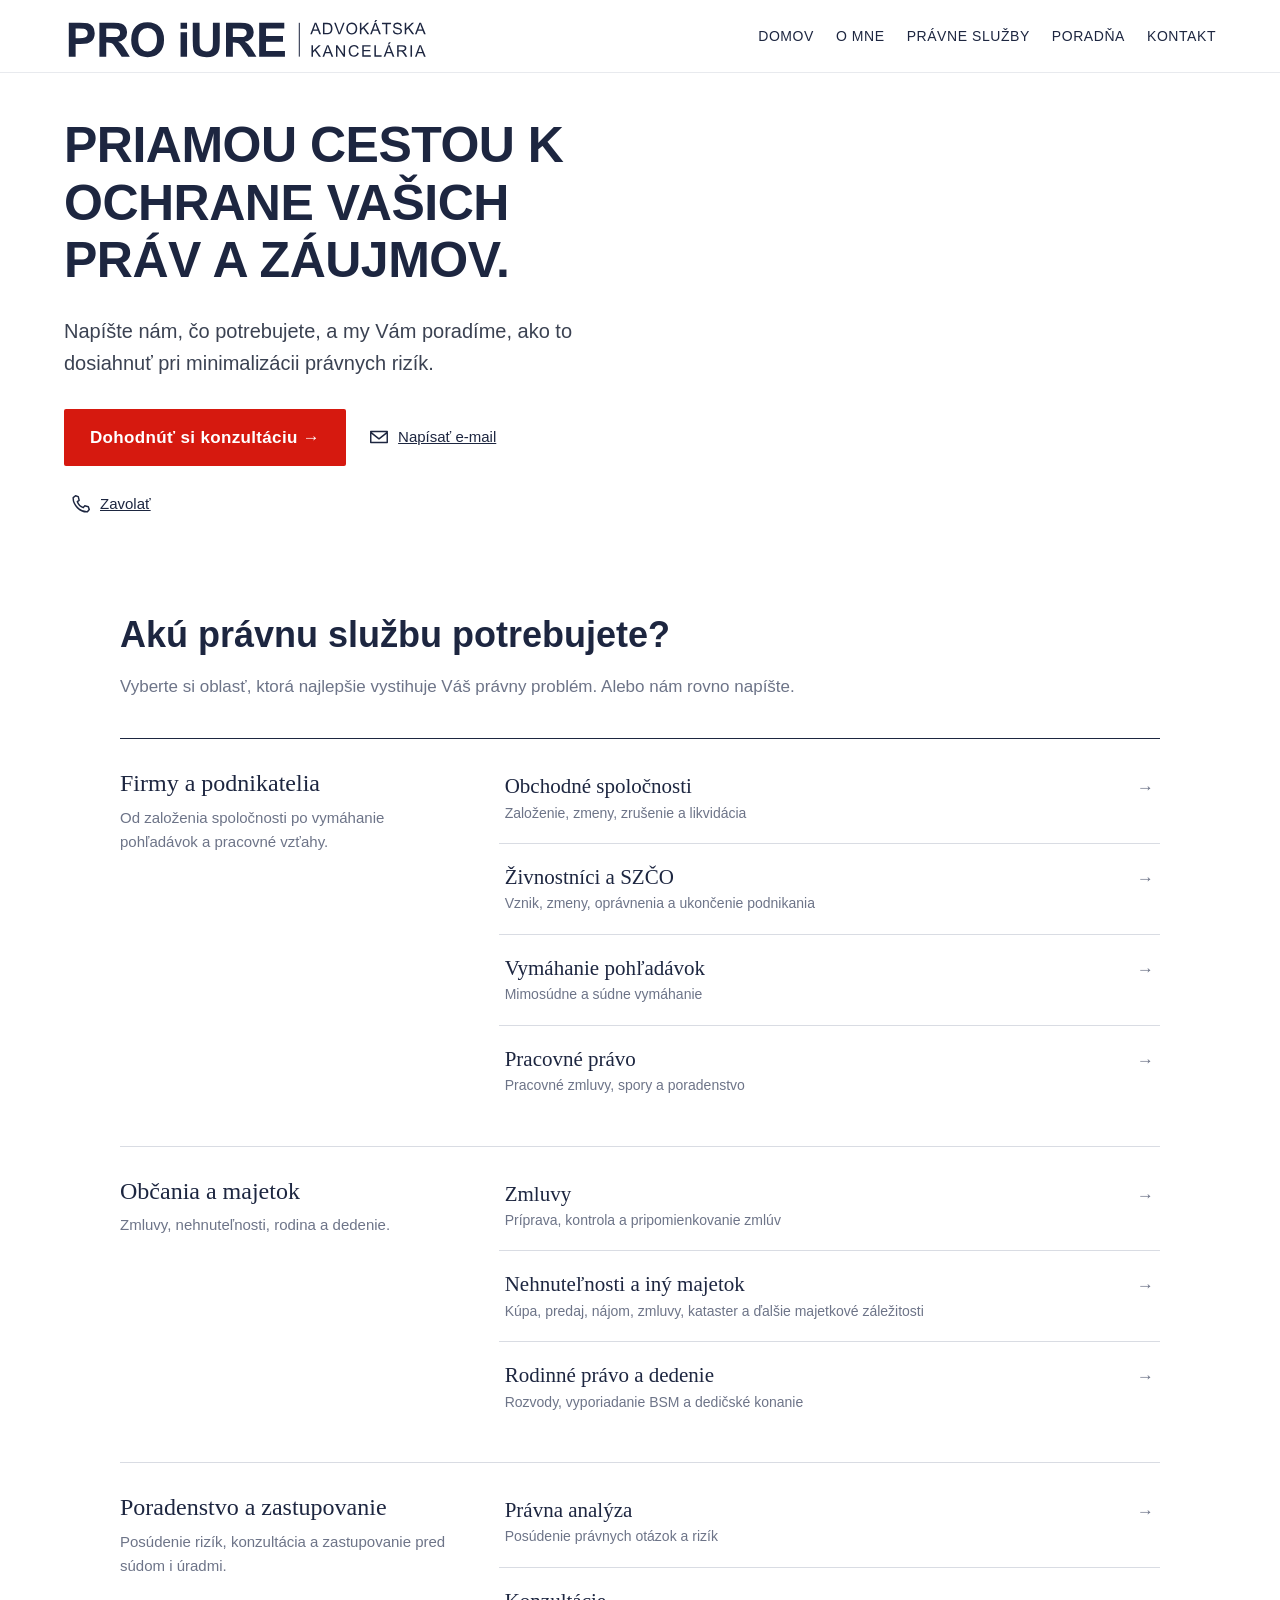
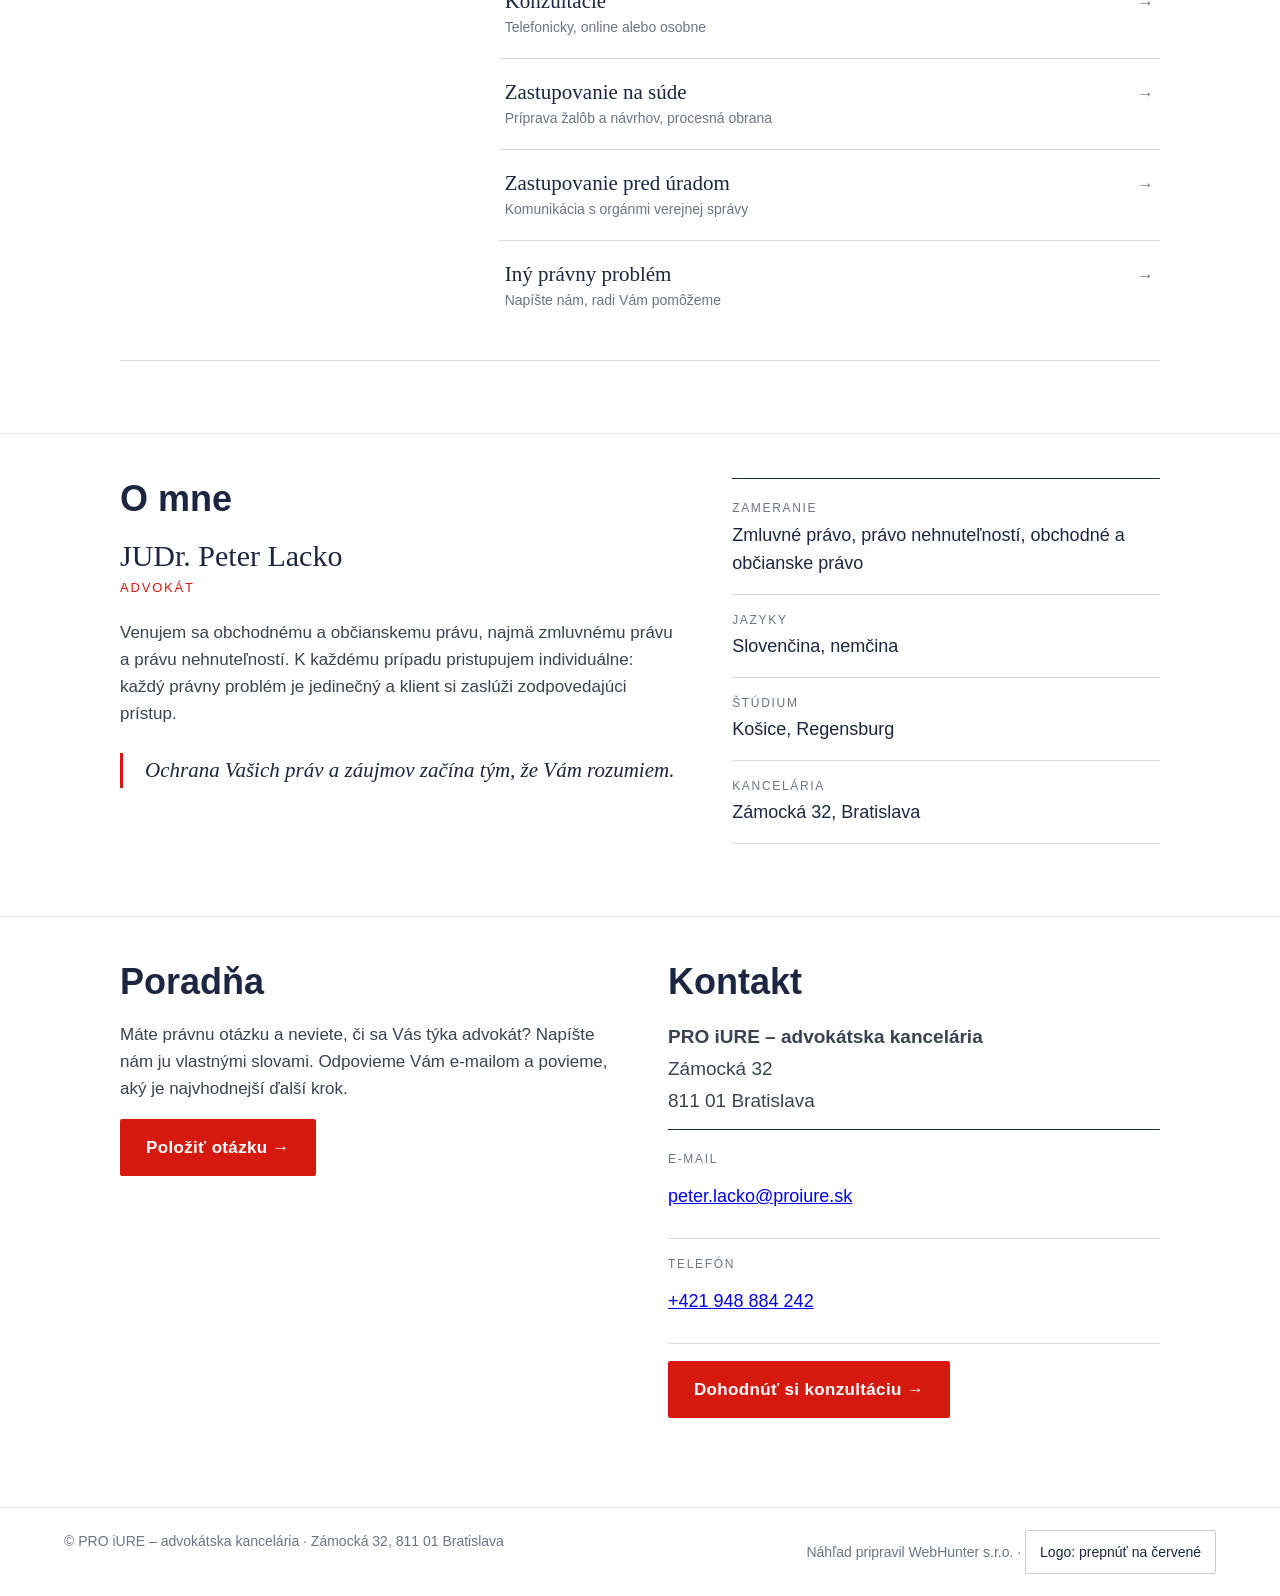
==== commit d979e5c4: "Hero podľa vizuálu klienta: labyrint, silueta justície, slogan Priamou cestou…" ====
--- a/index.html
+++ b/index.html
@@ -4,21 +4,21 @@
 <meta name="robots" content="noindex,nofollow">
 <meta property="og:title" content="PRO iURE – advokátska kancelária, Bratislava">
 <meta property="og:description" content="Ochrana Vašich práv a záujmov. Advokátska kancelária Peter Lacko, Bratislava.">
-<meta property="og:image" content="https://webhunter-navrhy.github.io/sk-proiure/img/hero-a.webp">
+<meta property="og:image" content="https://webhunter-navrhy.github.io/sk-proiure/img/hero-v.webp">
 <script type="application/ld+json">{"@context":"https://schema.org","@type":"LegalService","name":"PRO iURE – advokátska kancelária","founder":{"@type":"Person","name":"Peter Lacko"},"email":"peter.lacko@proiure.sk","address":{"@type":"PostalAddress","addressLocality":"Bratislava","addressCountry":"SK"}}</script>
 <title>PRO iURE – advokátska kancelária, Bratislava</title>
 <meta name="description" content="Advokátska kancelária PRO iURE v Bratislave. Zmluvy, obchodné spoločnosti, nehnuteľnosti, pracovné právo, vymáhanie pohľadávok a zastupovanie. Slovensky a nemecky.">
-<link rel="stylesheet" href="style.css?v=13">
+<link rel="stylesheet" href="style.css?v=14">
 </head><body>
 <header class="top"><a class="logo" href="#domov" aria-label="PRO iURE – advokátska kancelária"><svg xmlns="http://www.w3.org/2000/svg" viewBox="-4 -26 1072.7 130.0" aria-hidden="true" ><path transform="translate(0,100.0)" d="M10.163710777626195 0.0V-100.0H42.56480218281037Q60.982264665757164 -100.0 66.57571623465212 -98.49931787175989Q75.17053206002728 -96.24829467939973 80.96862210095497 -88.71077762619373Q86.76671214188268 -81.17326057298773 86.76671214188268 -69.23601637107777Q86.76671214188268 -60.027285129604365 83.4242837653479 -53.75170532060027Q80.0818553888131 -47.47612551159618 74.93178717598909 -43.89495225102319Q69.78171896316508 -40.3137789904502 64.46111869031378 -39.15416098226466Q57.23055934515689 -37.72169167803547 43.519781718963166 -37.72169167803547H30.354706684856755V0.0ZM30.354706684856755 -83.08321964529331V-54.70668485675307H41.40518417462483Q53.34242837653479 -54.70668485675307 57.36698499317872 -56.27557980900409Q61.391541609822646 -57.844474761255114 63.67667121418826 -61.186903137789905Q65.96180081855388 -64.5293315143247 65.96180081855388 -68.96316507503411Q65.96180081855388 -74.42019099590723 62.755798090040926 -77.96725784447477Q59.54979536152797 -81.5143246930423 54.63847203274216 -82.40109140518418Q51.02319236016371 -83.08321964529331 40.10914051841746 -83.08321964529331Z M100.61664392905865 0.0V-100.0H143.11323328785812Q159.14324693042292 -100.0 166.40791268758528 -97.3055934515689Q173.67257844474761 -94.61118690313779 178.03819918144612 -87.72169167803547Q182.40381991814462 -80.83219645293315 182.40381991814462 -71.96452933151433Q182.40381991814462 -60.70941336971351 175.78717598908594 -53.37653478854025Q169.17053206002728 -46.043656207366986 156.00545702592086 -44.13369713506139Q162.55388813096863 -40.3137789904502 166.81718963165076 -35.74351978171896Q171.08049113233287 -31.173260572987722 178.31105047748974 -19.508867667121418L190.52114597544337 0.0H166.3738062755798L151.7762619372442 -21.759890859481583Q144.0 -33.42428376534789 141.1350613915416 -36.45975443383357Q138.2701227830832 -39.49522510231924 135.06412005457025 -40.620736698499314Q131.85811732605728 -41.7462482946794 124.90040927694406 -41.7462482946794H120.80763983628921V0.0ZM120.80763983628921 -57.70804911323329H135.7462482946794Q150.27557980900409 -57.70804911323329 153.89085948158254 -58.93587994542974Q157.50613915416096 -60.16371077762619 159.5525238744884 -63.165075034106415Q161.59890859481584 -66.16643929058664 161.59890859481584 -70.66848567530695Q161.59890859481584 -75.7162346521146 158.90450204638472 -78.8199181446112Q156.2100954979536 -81.92360163710778 151.2987721691678 -82.74215552523874Q148.8431105047749 -83.08321964529331 136.56480218281035 -83.08321964529331H120.80763983628921Z M194.54843110504774 -49.38608458390178Q194.54843110504774 -64.66575716234652 199.11869031377898 -75.03410641200546Q202.5293315143247 -82.67394270122783 208.42974079126876 -88.74488403819919Q214.33015006821282 -94.81582537517053 221.35607094133695 -97.74897680763983Q230.70122783083218 -101.70532060027286 242.9113233287858 -101.70532060027286Q265.012278308322 -101.70532060027286 278.2796725784448 -87.99454297407914Q291.5470668485675 -74.2837653478854 291.5470668485675 -49.86357435197817Q291.5470668485675 -25.648021828103683 278.3819918144611 -11.971350613915416Q265.2169167803547 1.7053206002728514 243.18417462482947 1.7053206002728514Q220.87858117326056 1.7053206002728514 207.71350613915416 -11.903137789904502Q194.54843110504774 -25.511596180081856 194.54843110504774 -49.38608458390178ZM215.35334242837652 -50.068212824010914Q215.35334242837652 -33.08321964529332 223.19781718963162 -24.317871759890863Q231.04229195088675 -15.552523874488404 243.11596180081855 -15.552523874488404Q255.18963165075036 -15.552523874488404 262.9317871759891 -24.249658935879943Q270.6739427012278 -32.946793997271484 270.6739427012278 -50.34106412005457Q270.6739427012278 -67.53069577080491 263.1364256480218 -75.98908594815825Q255.59890859481584 -84.4474761255116 243.11596180081855 -84.4474761255116Q230.63301500682127 -84.4474761255116 222.99317871759888 -75.88676671214188Q215.35334242837652 -67.32605729877217 215.35334242837652 -50.068212824010914Z  M340.39290586630284 -82.26466575716235V-100.0H359.5607094133697V-82.26466575716235ZM340.39290586630284 0.0V-72.44201909959072H359.5607094133697V0.0Z M376.4120054570259 -100.0H396.60300136425644V-45.839017735334245Q396.60300136425644 -32.946793997271484 397.3533424283765 -29.1268758526603Q398.64938608458385 -22.987721691678036 403.5266030013642 -19.27012278308322Q408.40381991814456 -15.552523874488404 416.8622100954979 -15.552523874488404Q425.4570259208731 -15.552523874488404 429.82264665757157 -19.065484311050476Q434.1882673942701 -22.57844474761255 435.075034106412 -27.694406548431104Q435.96180081855385 -32.81036834924966 435.96180081855385 -44.679399727148706V-100.0H456.1527967257844V-47.47612551159618Q456.1527967257844 -29.46793997271487 454.5156889495225 -22.032742155525238Q452.87858117326056 -14.597544338335608 448.4788540245566 -9.481582537517053Q444.07912687585264 -4.365620736698499 436.7121418826739 -1.330150068212824Q429.3451568894952 1.7053206002728514 417.47612551159614 1.7053206002728514Q403.1514324693042 1.7053206002728514 395.75034106412 -1.6030013642564804Q388.34924965893583 -4.911323328785812 384.0518417462482 -10.197817189631651Q379.75443383356065 -15.48431105047749 378.3901773533424 -21.282401091405184Q376.4120054570259 -29.877216916780355 376.4120054570259 -46.65757162346521Z M474.70941336971345 0.0V-100.0H517.2060027285129Q533.2360163710778 -100.0 540.5006821282401 -97.3055934515689Q547.7653478854024 -94.61118690313779 552.1309686221009 -87.72169167803547Q556.4965893587994 -80.83219645293315 556.4965893587994 -71.96452933151433Q556.4965893587994 -60.70941336971351 549.8799454297407 -53.37653478854025Q543.263301500682 -46.043656207366986 530.0982264665756 -44.13369713506139Q536.6466575716235 -40.3137789904502 540.9099590723056 -35.74351978171896Q545.1732605729876 -31.173260572987722 552.4038199181446 -19.508867667121418L564.6139154160982 0.0H540.4665757162346L525.869031377899 -21.759890859481583Q518.0927694406548 -33.42428376534789 515.2278308321963 -36.45975443383357Q512.362892223738 -39.49522510231924 509.156889495225 -40.620736698499314Q505.9508867667121 -41.7462482946794 498.9931787175989 -41.7462482946794H494.900409276944V0.0ZM494.900409276944 -57.70804911323329H509.8390177353342Q524.3683492496589 -57.70804911323329 527.9836289222374 -58.93587994542974Q531.5989085948157 -60.16371077762619 533.6452933151431 -63.165075034106415Q535.6916780354707 -66.16643929058664 535.6916780354707 -70.66848567530695Q535.6916780354707 -75.7162346521146 532.9972714870396 -78.8199181446112Q530.3028649386084 -81.92360163710778 525.3915416098226 -82.74215552523874Q522.9358799454296 -83.08321964529331 510.6575716234652 -83.08321964529331H494.900409276944Z M572.7339699863574 0.0V-100.0H646.8813096862209V-83.08321964529331H592.9249658935879V-60.91405184174625H643.1296043656207V-44.065484311050476H592.9249658935879V-16.84856753069577H648.7912687585265V0.0Z"/><rect x="689.7" y="0" width="3" height="100.0"/><path transform="translate(723.7,34.0)" d="M-0.06952965235173825 0.0 12.978868438991139 -33.97682344921609H17.822767552828903L31.728698023176552 0.0H26.606680299931835L22.643490115882756 -10.29038854805726H8.43626448534424L4.704839809134288 0.0ZM9.734151329243353 -13.952283571915475H21.25289706884799L17.70688479890934 -23.36196319018405Q16.084526244035448 -27.64962508520791 15.296523517382413 -30.407634628493525Q14.647580095432856 -27.139740967961828 13.465576005453306 -23.918200408997954Z M37.452514539721264 0.0V-33.97682344921609H49.1566726855972Q53.11986286964628 -33.97682344921609 55.205752440198424 -33.49011588275392Q58.125997838971436 -32.81799591002045 60.18871085873967 -31.056578050443083Q62.877190749673545 -28.785276073619634 64.20984241974853 -25.250852079072942Q65.54249408982352 -21.716428084526246 65.54249408982352 -17.173824130879346Q65.54249408982352 -13.303340149965917 64.63860860925092 -10.313565098841172Q63.73472312867832 -7.323790047716428 62.32095353085964 -5.365371506475801Q60.90718393304097 -3.406952965235174 59.226884001207296 -2.2828902522154055Q57.546584069373615 -1.1588275391956373 55.170987614022565 -0.5794137695978187Q52.79539115867151 0.0 49.712909904411106 0.0ZM41.948765391800336 -4.009543285616905H49.203025787165025Q52.56362565083238 -4.009543285616905 54.47569109050518 -4.635310156782549Q56.38775653017798 -5.261077027948193 57.52340751858971 -6.396728016359918Q59.12258952267968 -7.995910020449898 60.01488672786033 -10.695978186775733Q60.90718393304097 -13.396046353101568 60.90718393304097 -17.243353783231086Q60.90718393304097 -22.573960463531016 59.157354348855556 -25.43626448534424Q57.40752476467014 -28.298568507157466 54.90445728000756 -29.2719836400818Q53.09668631886237 -29.967280163599185 49.08714303324546 -29.967280163599185H41.948765391800336Z M83.5730590726259 0.0 70.40877822736346 -33.97682344921609H75.27585389198514L84.10611974065588 -9.293796864349012Q85.17224107671588 -6.32719836400818 85.89071415101718 -3.7314246762099526Q86.67871687767021 -6.512610770279482 87.72166166294627 -9.293796864349012L96.89957577337573 -33.97682344921609H101.48853282859045L88.18519267862453 0.0Z M106.28528731377867 -16.5480572597137Q106.28528731377867 -25.007498295841856 110.82789126742557 -29.79345603271984Q115.37049522107246 -34.57941376959782 122.55522596408541 -34.57941376959782Q127.2600657732197 -34.57941376959782 131.03784355099748 -32.331288343558285Q134.81562132877525 -30.083162917518745 136.7972164207998 -26.062031356509884Q138.77881151282435 -22.040899795501023 138.77881151282435 -16.942058623040218Q138.77881151282435 -11.773687798227677 136.6929219422722 -7.6946148602590325Q134.60703237172004 -3.615541922290389 130.78290149237444 -1.5180640763462852Q126.95877061302883 0.5794137695978187 122.5320494133015 0.5794137695978187Q117.73450340103156 0.5794137695978187 113.95672562325379 -1.7382413087934563Q110.178947845476 -4.055896387184731 108.23211757962733 -8.065439672801636Q106.28528731377867 -12.074982958418541 106.28528731377867 -16.5480572597137ZM110.9205974705612 -16.478527607361965Q110.9205974705612 -10.336741649625086 114.22325595726878 -6.802317655078392Q117.52591444397635 -3.2678936605316973 122.50887286251759 -3.2678936605316973Q127.58453748419447 -3.2678936605316973 130.86401942011813 -6.837082481254261Q134.14350135604178 -10.406271301976824 134.14350135604178 -16.96523517382413Q134.14350135604178 -21.113837764144513 132.74132003361507 -24.207907293796865Q131.33913871118835 -27.301976823449216 128.6390705448625 -29.005453306066805Q125.93900237853667 -30.70892978868439 122.57840251486932 -30.70892978868439Q117.8040330533833 -30.70892978868439 114.36231526197224 -27.429447852760738Q110.9205974705612 -24.149965916837083 110.9205974705612 -16.478527607361965Z M146.51898794756946 0.0V-33.97682344921609H151.01523879964853V-17.127471029311522L167.887767770337 -33.97682344921609H173.98320062650606L159.7296218943997 -20.209952283571916L174.6089674976717 0.0H168.67577049699003L156.57761098778758 -17.19700068166326L151.01523879964853 -11.773687798227677V0.0Z M176.76359519349384 0.0 189.81199328483672 -33.97682344921609H194.6558923986745L208.56182286902214 0.0H203.43980514577743L199.47661496172833 -10.29038854805726H185.26938933118984L181.53796465497987 0.0ZM186.56727617508895 -13.952283571915475H198.0860219146936L194.54000964475492 -23.36196319018405Q192.91765108988105 -27.64962508520791 192.129648363228 -30.407634628493525Q191.48070494127845 -27.139740967961828 190.2987008512989 -23.918200408997954ZM189.37163881994238 -36.06271301976824 192.45412007420276 -42.5521472392638H197.92378605920618L192.82494488674539 -36.06271301976824Z M222.9304928279663 0.0V-29.967280163599185H211.73621879933646V-33.97682344921609H238.66737081024309V-29.967280163599185H227.42674368004538V0.0Z M243.88130320954173 -10.916155419222905 248.12261200299776 -11.286980231765508Q248.4239071631886 -8.737559645535105 249.52479332542447 -7.103612815269257Q250.62567948766034 -5.469665985003409 252.9433345660516 -4.461486025903204Q255.26098964444287 -3.4533060668029996 258.15805849243196 -3.4533060668029996Q260.7306556294463 -3.4533060668029996 262.70066244607887 -4.21813224267212Q264.67066926271144 -4.982958418541241 265.6324961202438 -6.315610088616223Q266.5943229777762 -7.6482617586912065 266.5943229777762 -9.224267211997274Q266.5943229777762 -10.823449216087253 265.6672609464197 -12.01704158145876Q264.74019891506316 -13.210633946830267 262.6079562429432 -14.021813224267213Q261.2405397466924 -14.554873892297206 256.558876488342 -15.678936605316974Q251.8772132299916 -16.80299931833674 249.99991261649467 -17.79959100204499Q247.56637478418384 -19.07430129516019 246.37278241881233 -20.96319018404908Q245.17919005344083 -22.85207907293797 245.17919005344083 -25.192910702113156Q245.17919005344083 -27.765507839127473 246.63931275282732 -30.00204498977505Q248.09943545221384 -32.23858214042263 250.9037980970673 -33.397409679618264Q253.70816074192072 -34.556237218813905 257.1382902579398 -34.556237218813905Q260.91606803571756 -34.556237218813905 263.8015486083147 -33.33946830265849Q266.68702918091185 -32.122699386503065 268.239858083434 -29.758691206543965Q269.79268698595615 -27.394683026584868 269.9085697398757 -24.404907975460123L265.59773129406796 -24.080436264485346Q265.25008303230925 -27.301976823449216 263.2453113895008 -28.947511929107023Q261.2405397466924 -30.593047034764826 257.3237026642111 -30.593047034764826Q253.24462972624247 -30.593047034764826 251.3789173881375 -29.098159509202453Q249.51320505003252 -27.603271983640084 249.51320505003252 -25.49420586230402Q249.51320505003252 -23.663258350374914 250.83426844471555 -22.481254260395364Q252.13215528861465 -21.299250170415814 257.61340954901004 -20.059304703476485Q263.0946638094054 -18.819359236537153 265.1342002783897 -17.89229720518064Q268.10079877873056 -16.52488070892979 269.5145683765492 -14.427402862985685Q270.9283379743679 -12.329925017041582 270.9283379743679 -9.595092024539877Q270.9283379743679 -6.883435582822086 269.3755090718457 -4.484662576687117Q267.8226801693236 -2.085889570552147 264.91402304594254 -0.7532379004771643Q262.0053659225615 0.5794137695978187 258.3666474494872 0.5794137695978187Q253.75451384348855 0.5794137695978187 250.63726776305228 -0.7648261758691208Q247.520021682616 -2.10906612133606 245.7470155476467 -4.809134287661895Q243.97400941267736 -7.50920245398773 243.88130320954173 -10.916155419222905Z M279.01616267087167 0.0V-33.97682344921609H283.51241352295074V-17.127471029311522L300.38494249363924 -33.97682344921609H306.4803753498083L292.22679661770195 -20.209952283571916L307.10614222097394 0.0H301.17294522029226L289.0747857110898 -17.19700068166326L283.51241352295074 -11.773687798227677V0.0Z M309.2607699167961 0.0 322.30916800813895 -33.97682344921609H327.15306712197673L341.0589975923244 0.0H335.93697986907966L331.97378968503057 -10.29038854805726H317.76656405449205L314.0351393782821 0.0ZM319.06445089839116 -13.952283571915475H330.5831966379958L327.0371843680572 -23.36196319018405Q325.41482581318326 -27.64962508520791 324.62682308653024 -30.407634628493525Q323.97787966458066 -27.139740967961828 322.79587557460115 -23.918200408997954Z"/><path transform="translate(723.7,100.0)" d="M3.476482617586912 0.0V-33.97682344921609H7.972733469665985V-17.127471029311522L24.845262440354464 -33.97682344921609H30.94069529652352L16.687116564417177 -20.209952283571916L31.566462167689163 0.0H25.633265167007497L13.535105657805044 -17.19700068166326L7.972733469665985 -11.773687798227677V0.0Z M36.06449666499582 0.0 49.112894756338704 -33.97682344921609H53.95679387017647L67.86272434052411 0.0H62.7407066172794L58.77751643323032 -10.29038854805726H44.5702908026918L40.83886612648185 0.0ZM45.868177646590915 -13.952283571915475H57.38692338619555L53.840911116256905 -23.36196319018405Q52.21855256138301 -27.64962508520791 51.43054983472997 -30.407634628493525Q50.78160641278042 -27.139740967961828 49.59960232280087 -23.918200408997954Z M75.88359455698551 0.0V-33.97682344921609H80.49572816298415L98.34167226659696 -7.300613496932516V-33.97682344921609H102.65251071240473V0.0H98.0403771064061L80.19443300279329 -26.699386503067487V0.0Z M138.92559633445578 -11.912747102931153 143.42184718653485 -10.777096114519427Q142.00807758871616 -5.237900477164281 138.334594289466 -2.329243353783231Q134.66111099021583 0.5794137695978187 129.35368086069982 0.5794137695978187Q123.86083832491249 0.5794137695978187 120.41912053350146 -1.6571233810497616Q116.9774027420904 -3.893660531697342 115.18122005633717 -8.134969325153374Q113.38503737058393 -12.376278118609408 113.38503737058393 -17.243353783231086Q113.38503737058393 -22.550783912747104 115.4129855641763 -26.502385821404225Q117.44093375776866 -30.45398773006135 121.18394670937056 -32.505112474437624Q124.92695966097247 -34.556237218813905 129.42321051305154 -34.556237218813905Q134.52205168551237 -34.556237218813905 137.9985343030993 -31.960463531015677Q141.4750169206862 -29.36468984321745 142.84243341693704 -24.659850034083163L138.4157122172097 -23.61690524880709Q137.23370812723016 -27.32515337423313 134.98558270119062 -29.01704158145876Q132.7374572751511 -30.70892978868439 129.3305043099159 -30.70892978868439Q125.41366722743464 -30.70892978868439 122.78312871346054 -28.83162917518746Q120.15259019948645 -26.954328561690527 119.08646886342646 -23.790729379686436Q118.02034752736648 -20.627130197682344 118.02034752736648 -17.266530334015Q118.02034752736648 -12.932515337423313 119.28346954508973 -9.699386503067485Q120.54659156281296 -6.466257668711656 123.21189490296294 -4.867075664621677Q125.8771982431129 -3.2678936605316973 128.9828560481572 -3.2678936605316973Q132.76063382593497 -3.2678936605316973 135.37958406451713 -5.446489434219496Q137.99853430309926 -7.625085207907294 138.92559633445578 -11.912747102931153Z M153.5286069735484 0.0V-33.97682344921609H178.0957508044959V-29.967280163599185H158.02485782562746V-19.56100886162236H176.82104051138072V-15.574642126789367H158.02485782562746V-4.009543285616905H178.88375353114895V0.0Z M189.38451468148904 0.0V-33.97682344921609H193.8807655335681V-4.009543285616905H210.6142351995531V0.0Z M216.71145170094974 0.0 229.7598497922926 -33.97682344921609H234.6037489061304L248.50967937647803 0.0H243.38766165323332L239.42447146918425 -10.29038854805726H225.21724583864574L221.48582116243577 0.0ZM226.51513268254485 -13.952283571915475H238.03387842214948L234.4878661522108 -23.36196319018405Q232.86550759733694 -27.64962508520791 232.0775048706839 -30.407634628493525Q231.42856144873434 -27.139740967961828 230.24655735875479 -23.918200408997954ZM229.31949532739827 -36.06271301976824 232.40197658165866 -42.5521472392638H237.87164256666208L232.77280139420128 -36.06271301976824Z M256.646432346859 0.0V-33.97682344921609H271.7111903564023Q276.2537943100492 -33.97682344921609 278.61780249000833 -33.061349693251536Q280.9818106699674 -32.14587593728698 282.39558026778604 -29.828220858895705Q283.80934986560476 -27.510565780504432 283.80934986560476 -24.706203135650988Q283.80934986560476 -21.0906612133606 281.46851823642953 -18.610770279481937Q279.12768660725436 -16.130879345603272 274.2374343918488 -15.458759372869803Q276.02202880221006 -14.601226993865032 276.9490908335666 -13.766871165644172Q278.91909765019915 -11.959100204498977 280.6805155097765 -9.247443762781186L286.5905359596743 0.0H280.93545756839956L276.4392067163205 -7.068847989093388Q274.4691998996879 -10.12815269256987 273.1944896065727 -11.750511247443763Q271.9197793134575 -13.372869802317656 270.91159935435735 -14.021813224267213Q269.9034193952571 -14.67075664621677 268.86047460998105 -14.92569870483981Q268.0956484341119 -15.087934560327199 266.35740712531845 -15.087934560327199H261.1426831989381V0.0ZM261.1426831989381 -18.98159509202454H270.8073048758297Q273.8897861300901 -18.98159509202454 275.6280274388836 -19.61895023858214Q277.366268747677 -20.25630538513974 278.27015422824957 -21.65848670756646Q279.1740397088222 -23.060668029993185 279.1740397088222 -24.706203135650988Q279.1740397088222 -27.116564417177916 277.4242101246368 -28.66939331970007Q275.67438054045135 -30.22222222222222 271.8966027626736 -30.22222222222222H261.1426831989381Z M296.0947054263061 0.0V-33.97682344921609H300.5909562783852V0.0Z M309.26076991679616 0.0 322.309168008139 -33.97682344921609H327.1530671219768L341.05899759232443 0.0H335.9369798690797L331.9737896850306 -10.29038854805726H317.7665640544921L314.03513937828217 0.0ZM319.0644508983912 -13.952283571915475H330.58319663799585L327.03718436805724 -23.36196319018405Q325.4148258131833 -27.64962508520791 324.6268230865303 -30.407634628493525Q323.9778796645807 -27.139740967961828 322.7958755746012 -23.918200408997954Z"/></svg></a>
 <button class="burger" type="button" aria-label="Menu" aria-expanded="false"><span></span></button><nav aria-label="Hlavné menu" id="menu"><a href="#domov">Domov</a><a href="#o-mne">O mne</a><a href="#sluzby">Právne služby</a><a href="#poradna">Poradňa</a><a href="#kontakt">Kontakt</a></nav></header>
 <main id="domov">
 <section class="hero"><div class="hero-t">
-<h1>Ochrana Vašich práv a záujmov.</h1>
+<h1>Priamou cestou k ochrane Vašich práv a záujmov.</h1>
 <p class="lead">Napíšte nám, čo potrebujete, a my Vám poradíme, ako to dosiahnuť pri minimalizácii právnych rizík.</p>
 <p class="cta"><a class="btn" href="#kontakt">Dohodnúť si konzultáciu →</a><a class="ic ic-t" href="mailto:peter.lacko@proiure.sk" aria-label="Napísať e-mail"><svg viewBox="0 0 24 24"><path d="M3 6h18v12H3zM3 7l9 7 9-7"/></svg><span>Napísať e-mail</span></a><a class="ic" href="tel:+421948884242" aria-label="Zavolať"><svg viewBox="0 0 24 24"><path d="M6 3l3 1 1 4-2 1.5a11 11 0 0 0 6.500 6.500L16 14l4 1 1 3-2 2.500C11 21 3 13 3.500 5z"/></svg><span>Zavolať</span></a></p>
 </div>
-<picture class="hero-i"><source media="(max-width:700px)" srcset="img/hero-a-640.webp?v=10"><img src="img/hero-a.webp?v=10" width="1000" height="1150" alt="Advokát s aktovkou kráča priamou cestou k jemnej siluete justície s váhami"></picture>
+<picture class="hero-i"><source media="(max-width:700px)" srcset="img/hero-v-640.webp?v=12"><img src="img/hero-v.webp?v=12" width="736" height="418" alt="Advokát s aktovkou kráča priamou cestou labyrintom k jemnej siluete justície s váhami"></picture>
 </section>
 <section id="sluzby" class="sec"><h2>Akú právnu službu potrebujete?</h2>
 <p class="sub">Vyberte si oblasť, ktorá najlepšie vystihuje Váš právny problém. Alebo nám rovno napíšte.</p>
--- a/style.css
+++ b/style.css
@@ -106,3 +106,9 @@
 @media(max-width:1000px){.grp,.k-grid{grid-template-columns:1fr;gap:14px}}
 .o-f a{display:inline-block;padding:11px 0}
 #sluzby>h2,#sluzby>.sub{text-align:left;max-width:1040px;margin-left:auto;margin-right:auto}
+/* v14 (23. 10.): hero podľa klientovho vizuálu – labyrint, čiernobiely obrázok, silueta justície */
+.hero{display:grid;grid-template-columns:1fr 1fr;align-items:stretch;min-height:480px;position:relative;overflow:hidden}
+.hero-t{align-self:center}
+.hero-i{position:absolute;right:0;top:0;bottom:0;width:56%;display:block;margin:0;padding:0}
+.hero-i img{width:100%;height:100%;max-width:none;max-height:none;object-fit:cover;object-position:100% 50%;-webkit-mask-image:linear-gradient(90deg,transparent,#000 22%);mask-image:linear-gradient(90deg,transparent,#000 22%)}
+@media(max-width:700px){.hero{display:block;min-height:0}.hero-i{position:static;width:100%;height:auto;margin-top:12px}.hero-i img{height:auto;-webkit-mask-image:linear-gradient(180deg,transparent,#000 18%);mask-image:linear-gradient(180deg,transparent,#000 18%)}}
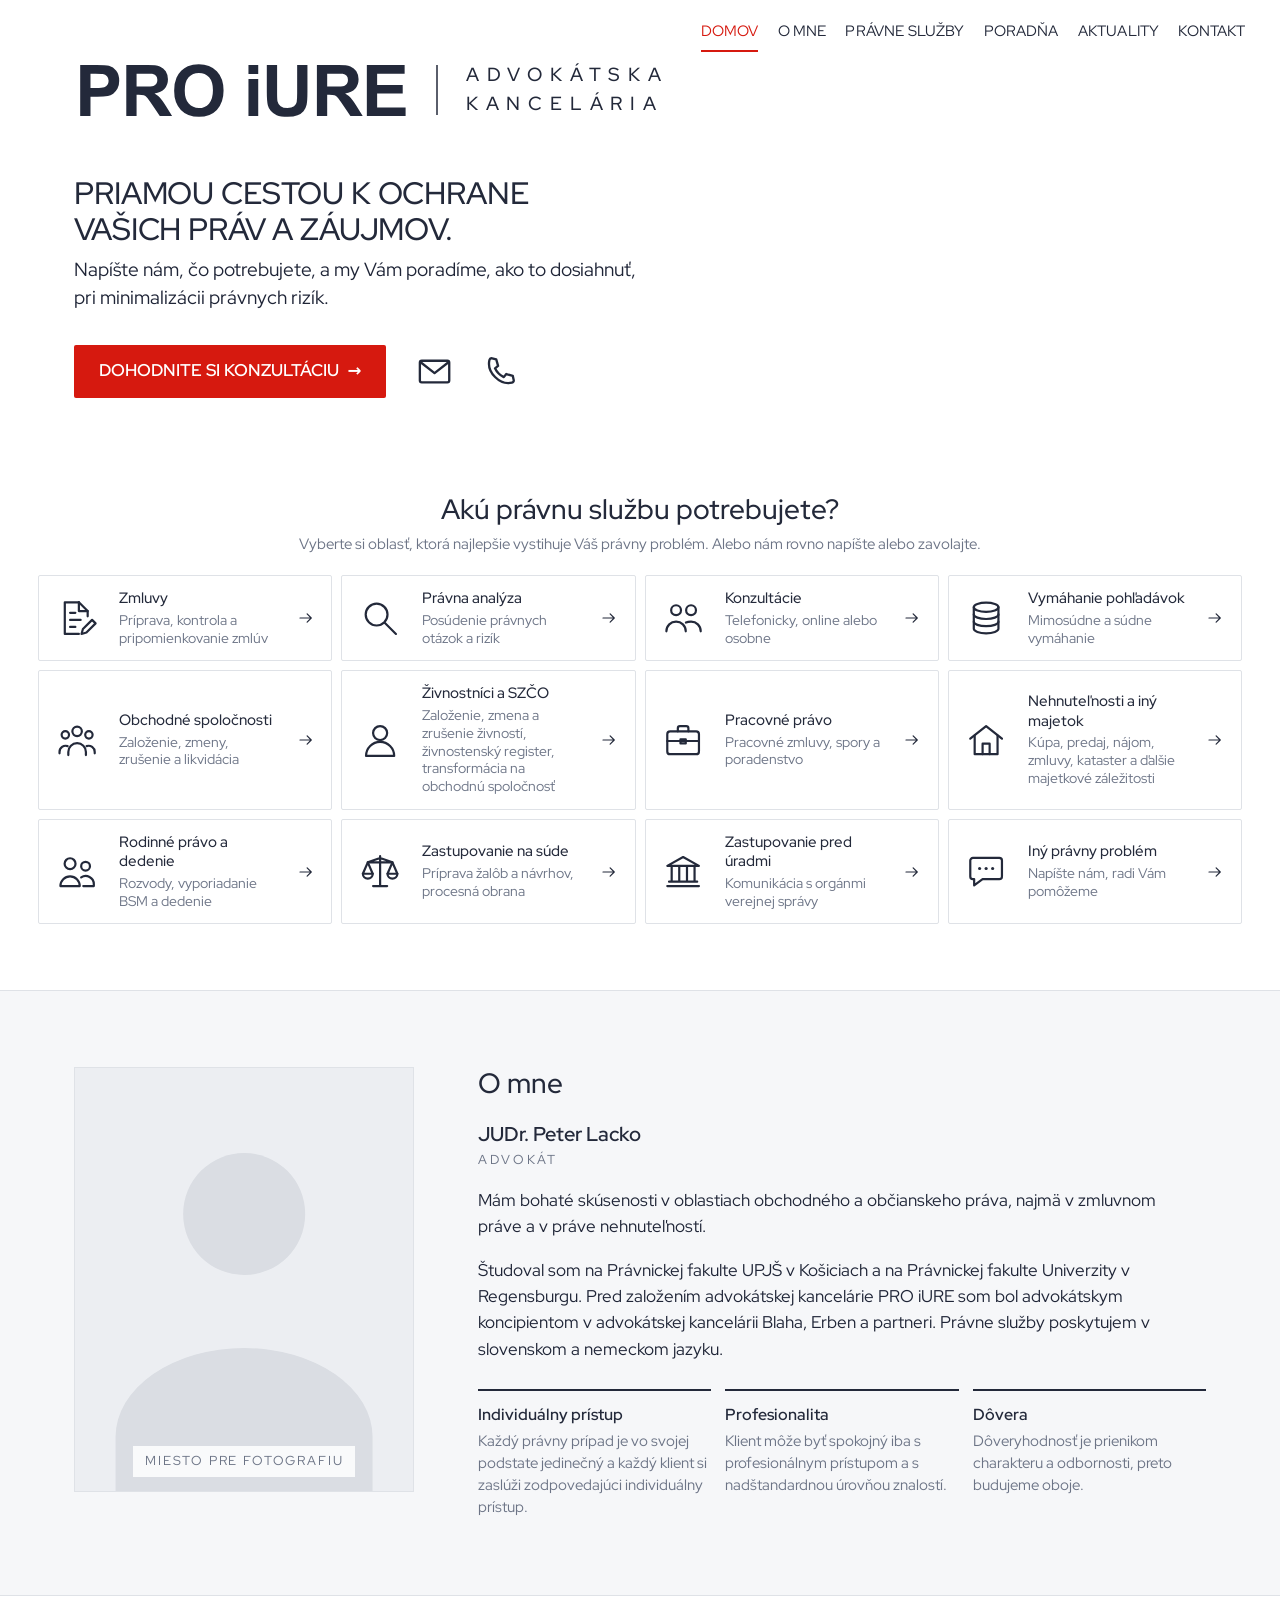
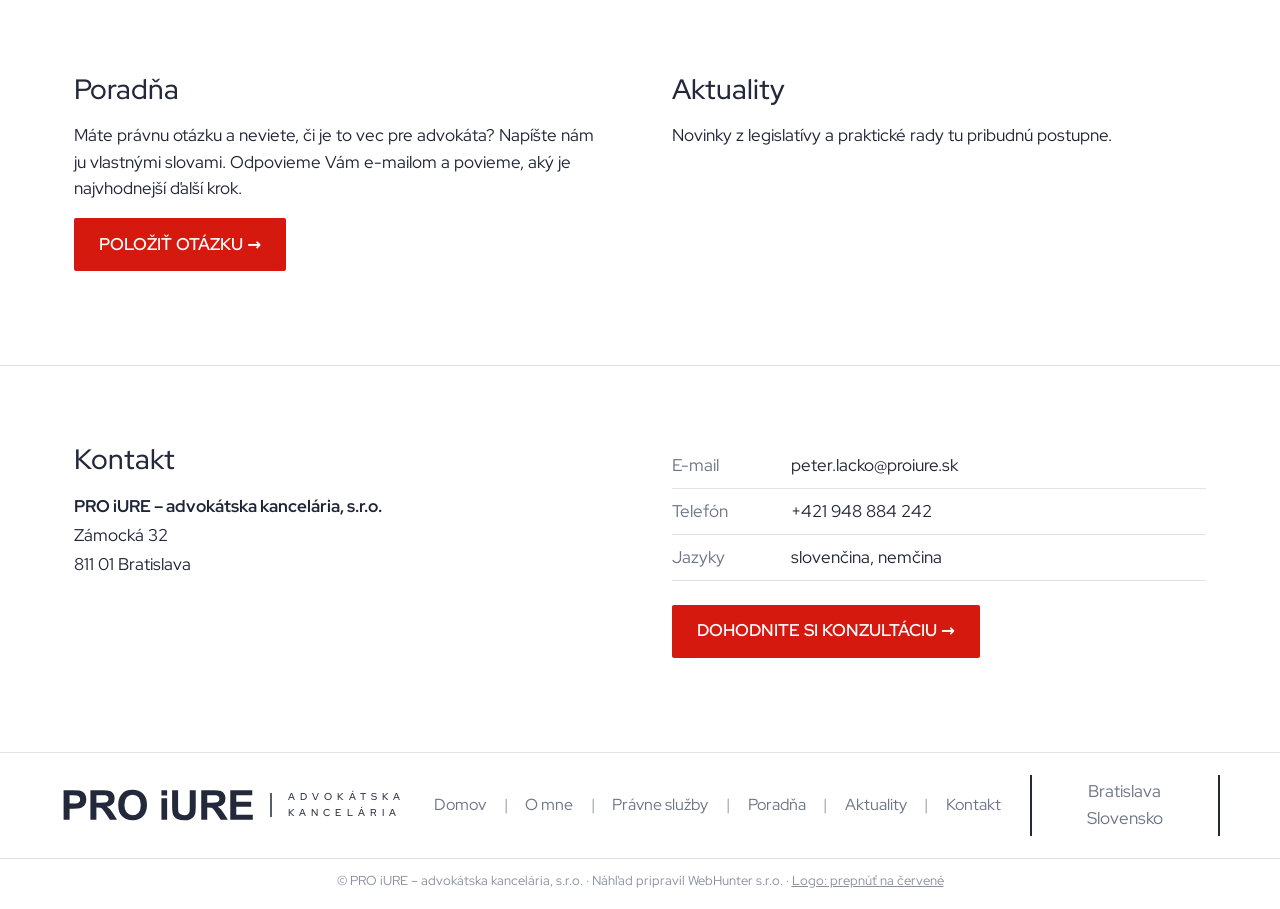
==== commit 51e0d255: "Web presne podľa vizuálu klienta: logo, menu s Aktualitami, ČB labyrint so siluetou, 4×3 služby, O m" ====
--- a/index.html
+++ b/index.html
@@ -2,40 +2,104 @@
 <html lang="sk"><head>
 <meta charset="utf-8"><meta name="viewport" content="width=device-width,initial-scale=1">
 <meta name="robots" content="noindex,nofollow">
+<title>PRO iURE – advokátska kancelária, Bratislava</title>
+<meta name="description" content="Advokátska kancelária PRO iURE, JUDr. Peter Lacko, Bratislava. Zmluvy, spoločnosti, nehnuteľnosti, pracovné právo, pohľadávky a zastupovanie, slovensky aj nemecky.">
 <meta property="og:title" content="PRO iURE – advokátska kancelária, Bratislava">
-<meta property="og:description" content="Ochrana Vašich práv a záujmov. Advokátska kancelária Peter Lacko, Bratislava.">
-<meta property="og:image" content="https://webhunter-navrhy.github.io/sk-proiure/img/hero-v.webp">
-<script type="application/ld+json">{"@context":"https://schema.org","@type":"LegalService","name":"PRO iURE – advokátska kancelária","founder":{"@type":"Person","name":"Peter Lacko"},"email":"peter.lacko@proiure.sk","address":{"@type":"PostalAddress","addressLocality":"Bratislava","addressCountry":"SK"}}</script>
-<title>PRO iURE – advokátska kancelária, Bratislava</title>
-<meta name="description" content="Advokátska kancelária PRO iURE v Bratislave. Zmluvy, obchodné spoločnosti, nehnuteľnosti, pracovné právo, vymáhanie pohľadávok a zastupovanie. Slovensky a nemecky.">
-<link rel="stylesheet" href="style.css?v=14">
+<meta property="og:description" content="Priamou cestou k ochrane Vašich práv a záujmov.">
+<meta property="og:image" content="https://webhunter-navrhy.github.io/sk-proiure/img/og.jpg">
+<script type="application/ld+json">{"@context":"https://schema.org","@type":"LegalService","name":"PRO iURE – advokátska kancelária, s.r.o.","founder":{"@type":"Person","name":"JUDr. Peter Lacko"},"email":"peter.lacko@proiure.sk","telephone":"+421948884242","knowsLanguage":["sk","de"],"address":{"@type":"PostalAddress","streetAddress":"Zámocká 32","postalCode":"811 01","addressLocality":"Bratislava","addressCountry":"SK"}}</script>
+<link rel="preconnect" href="https://fonts.googleapis.com"><link rel="preconnect" href="https://fonts.gstatic.com" crossorigin>
+<link href="https://fonts.googleapis.com/css2?family=Red+Hat+Display:wght@400;500;600;700&display=swap" rel="stylesheet">
+<link rel="preload" as="image" href="img/hero-lab.webp?v=3db8726e" media="(min-width:821px)">
+<link rel="stylesheet" href="style.css?v=0b534df1">
 </head><body>
-<header class="top"><a class="logo" href="#domov" aria-label="PRO iURE – advokátska kancelária"><svg xmlns="http://www.w3.org/2000/svg" viewBox="-4 -26 1072.7 130.0" aria-hidden="true" ><path transform="translate(0,100.0)" d="M10.163710777626195 0.0V-100.0H42.56480218281037Q60.982264665757164 -100.0 66.57571623465212 -98.49931787175989Q75.17053206002728 -96.24829467939973 80.96862210095497 -88.71077762619373Q86.76671214188268 -81.17326057298773 86.76671214188268 -69.23601637107777Q86.76671214188268 -60.027285129604365 83.4242837653479 -53.75170532060027Q80.0818553888131 -47.47612551159618 74.93178717598909 -43.89495225102319Q69.78171896316508 -40.3137789904502 64.46111869031378 -39.15416098226466Q57.23055934515689 -37.72169167803547 43.519781718963166 -37.72169167803547H30.354706684856755V0.0ZM30.354706684856755 -83.08321964529331V-54.70668485675307H41.40518417462483Q53.34242837653479 -54.70668485675307 57.36698499317872 -56.27557980900409Q61.391541609822646 -57.844474761255114 63.67667121418826 -61.186903137789905Q65.96180081855388 -64.5293315143247 65.96180081855388 -68.96316507503411Q65.96180081855388 -74.42019099590723 62.755798090040926 -77.96725784447477Q59.54979536152797 -81.5143246930423 54.63847203274216 -82.40109140518418Q51.02319236016371 -83.08321964529331 40.10914051841746 -83.08321964529331Z M100.61664392905865 0.0V-100.0H143.11323328785812Q159.14324693042292 -100.0 166.40791268758528 -97.3055934515689Q173.67257844474761 -94.61118690313779 178.03819918144612 -87.72169167803547Q182.40381991814462 -80.83219645293315 182.40381991814462 -71.96452933151433Q182.40381991814462 -60.70941336971351 175.78717598908594 -53.37653478854025Q169.17053206002728 -46.043656207366986 156.00545702592086 -44.13369713506139Q162.55388813096863 -40.3137789904502 166.81718963165076 -35.74351978171896Q171.08049113233287 -31.173260572987722 178.31105047748974 -19.508867667121418L190.52114597544337 0.0H166.3738062755798L151.7762619372442 -21.759890859481583Q144.0 -33.42428376534789 141.1350613915416 -36.45975443383357Q138.2701227830832 -39.49522510231924 135.06412005457025 -40.620736698499314Q131.85811732605728 -41.7462482946794 124.90040927694406 -41.7462482946794H120.80763983628921V0.0ZM120.80763983628921 -57.70804911323329H135.7462482946794Q150.27557980900409 -57.70804911323329 153.89085948158254 -58.93587994542974Q157.50613915416096 -60.16371077762619 159.5525238744884 -63.165075034106415Q161.59890859481584 -66.16643929058664 161.59890859481584 -70.66848567530695Q161.59890859481584 -75.7162346521146 158.90450204638472 -78.8199181446112Q156.2100954979536 -81.92360163710778 151.2987721691678 -82.74215552523874Q148.8431105047749 -83.08321964529331 136.56480218281035 -83.08321964529331H120.80763983628921Z M194.54843110504774 -49.38608458390178Q194.54843110504774 -64.66575716234652 199.11869031377898 -75.03410641200546Q202.5293315143247 -82.67394270122783 208.42974079126876 -88.74488403819919Q214.33015006821282 -94.81582537517053 221.35607094133695 -97.74897680763983Q230.70122783083218 -101.70532060027286 242.9113233287858 -101.70532060027286Q265.012278308322 -101.70532060027286 278.2796725784448 -87.99454297407914Q291.5470668485675 -74.2837653478854 291.5470668485675 -49.86357435197817Q291.5470668485675 -25.648021828103683 278.3819918144611 -11.971350613915416Q265.2169167803547 1.7053206002728514 243.18417462482947 1.7053206002728514Q220.87858117326056 1.7053206002728514 207.71350613915416 -11.903137789904502Q194.54843110504774 -25.511596180081856 194.54843110504774 -49.38608458390178ZM215.35334242837652 -50.068212824010914Q215.35334242837652 -33.08321964529332 223.19781718963162 -24.317871759890863Q231.04229195088675 -15.552523874488404 243.11596180081855 -15.552523874488404Q255.18963165075036 -15.552523874488404 262.9317871759891 -24.249658935879943Q270.6739427012278 -32.946793997271484 270.6739427012278 -50.34106412005457Q270.6739427012278 -67.53069577080491 263.1364256480218 -75.98908594815825Q255.59890859481584 -84.4474761255116 243.11596180081855 -84.4474761255116Q230.63301500682127 -84.4474761255116 222.99317871759888 -75.88676671214188Q215.35334242837652 -67.32605729877217 215.35334242837652 -50.068212824010914Z  M340.39290586630284 -82.26466575716235V-100.0H359.5607094133697V-82.26466575716235ZM340.39290586630284 0.0V-72.44201909959072H359.5607094133697V0.0Z M376.4120054570259 -100.0H396.60300136425644V-45.839017735334245Q396.60300136425644 -32.946793997271484 397.3533424283765 -29.1268758526603Q398.64938608458385 -22.987721691678036 403.5266030013642 -19.27012278308322Q408.40381991814456 -15.552523874488404 416.8622100954979 -15.552523874488404Q425.4570259208731 -15.552523874488404 429.82264665757157 -19.065484311050476Q434.1882673942701 -22.57844474761255 435.075034106412 -27.694406548431104Q435.96180081855385 -32.81036834924966 435.96180081855385 -44.679399727148706V-100.0H456.1527967257844V-47.47612551159618Q456.1527967257844 -29.46793997271487 454.5156889495225 -22.032742155525238Q452.87858117326056 -14.597544338335608 448.4788540245566 -9.481582537517053Q444.07912687585264 -4.365620736698499 436.7121418826739 -1.330150068212824Q429.3451568894952 1.7053206002728514 417.47612551159614 1.7053206002728514Q403.1514324693042 1.7053206002728514 395.75034106412 -1.6030013642564804Q388.34924965893583 -4.911323328785812 384.0518417462482 -10.197817189631651Q379.75443383356065 -15.48431105047749 378.3901773533424 -21.282401091405184Q376.4120054570259 -29.877216916780355 376.4120054570259 -46.65757162346521Z M474.70941336971345 0.0V-100.0H517.2060027285129Q533.2360163710778 -100.0 540.5006821282401 -97.3055934515689Q547.7653478854024 -94.61118690313779 552.1309686221009 -87.72169167803547Q556.4965893587994 -80.83219645293315 556.4965893587994 -71.96452933151433Q556.4965893587994 -60.70941336971351 549.8799454297407 -53.37653478854025Q543.263301500682 -46.043656207366986 530.0982264665756 -44.13369713506139Q536.6466575716235 -40.3137789904502 540.9099590723056 -35.74351978171896Q545.1732605729876 -31.173260572987722 552.4038199181446 -19.508867667121418L564.6139154160982 0.0H540.4665757162346L525.869031377899 -21.759890859481583Q518.0927694406548 -33.42428376534789 515.2278308321963 -36.45975443383357Q512.362892223738 -39.49522510231924 509.156889495225 -40.620736698499314Q505.9508867667121 -41.7462482946794 498.9931787175989 -41.7462482946794H494.900409276944V0.0ZM494.900409276944 -57.70804911323329H509.8390177353342Q524.3683492496589 -57.70804911323329 527.9836289222374 -58.93587994542974Q531.5989085948157 -60.16371077762619 533.6452933151431 -63.165075034106415Q535.6916780354707 -66.16643929058664 535.6916780354707 -70.66848567530695Q535.6916780354707 -75.7162346521146 532.9972714870396 -78.8199181446112Q530.3028649386084 -81.92360163710778 525.3915416098226 -82.74215552523874Q522.9358799454296 -83.08321964529331 510.6575716234652 -83.08321964529331H494.900409276944Z M572.7339699863574 0.0V-100.0H646.8813096862209V-83.08321964529331H592.9249658935879V-60.91405184174625H643.1296043656207V-44.065484311050476H592.9249658935879V-16.84856753069577H648.7912687585265V0.0Z"/><rect x="689.7" y="0" width="3" height="100.0"/><path transform="translate(723.7,34.0)" d="M-0.06952965235173825 0.0 12.978868438991139 -33.97682344921609H17.822767552828903L31.728698023176552 0.0H26.606680299931835L22.643490115882756 -10.29038854805726H8.43626448534424L4.704839809134288 0.0ZM9.734151329243353 -13.952283571915475H21.25289706884799L17.70688479890934 -23.36196319018405Q16.084526244035448 -27.64962508520791 15.296523517382413 -30.407634628493525Q14.647580095432856 -27.139740967961828 13.465576005453306 -23.918200408997954Z M37.452514539721264 0.0V-33.97682344921609H49.1566726855972Q53.11986286964628 -33.97682344921609 55.205752440198424 -33.49011588275392Q58.125997838971436 -32.81799591002045 60.18871085873967 -31.056578050443083Q62.877190749673545 -28.785276073619634 64.20984241974853 -25.250852079072942Q65.54249408982352 -21.716428084526246 65.54249408982352 -17.173824130879346Q65.54249408982352 -13.303340149965917 64.63860860925092 -10.313565098841172Q63.73472312867832 -7.323790047716428 62.32095353085964 -5.365371506475801Q60.90718393304097 -3.406952965235174 59.226884001207296 -2.2828902522154055Q57.546584069373615 -1.1588275391956373 55.170987614022565 -0.5794137695978187Q52.79539115867151 0.0 49.712909904411106 0.0ZM41.948765391800336 -4.009543285616905H49.203025787165025Q52.56362565083238 -4.009543285616905 54.47569109050518 -4.635310156782549Q56.38775653017798 -5.261077027948193 57.52340751858971 -6.396728016359918Q59.12258952267968 -7.995910020449898 60.01488672786033 -10.695978186775733Q60.90718393304097 -13.396046353101568 60.90718393304097 -17.243353783231086Q60.90718393304097 -22.573960463531016 59.157354348855556 -25.43626448534424Q57.40752476467014 -28.298568507157466 54.90445728000756 -29.2719836400818Q53.09668631886237 -29.967280163599185 49.08714303324546 -29.967280163599185H41.948765391800336Z M83.5730590726259 0.0 70.40877822736346 -33.97682344921609H75.27585389198514L84.10611974065588 -9.293796864349012Q85.17224107671588 -6.32719836400818 85.89071415101718 -3.7314246762099526Q86.67871687767021 -6.512610770279482 87.72166166294627 -9.293796864349012L96.89957577337573 -33.97682344921609H101.48853282859045L88.18519267862453 0.0Z M106.28528731377867 -16.5480572597137Q106.28528731377867 -25.007498295841856 110.82789126742557 -29.79345603271984Q115.37049522107246 -34.57941376959782 122.55522596408541 -34.57941376959782Q127.2600657732197 -34.57941376959782 131.03784355099748 -32.331288343558285Q134.81562132877525 -30.083162917518745 136.7972164207998 -26.062031356509884Q138.77881151282435 -22.040899795501023 138.77881151282435 -16.942058623040218Q138.77881151282435 -11.773687798227677 136.6929219422722 -7.6946148602590325Q134.60703237172004 -3.615541922290389 130.78290149237444 -1.5180640763462852Q126.95877061302883 0.5794137695978187 122.5320494133015 0.5794137695978187Q117.73450340103156 0.5794137695978187 113.95672562325379 -1.7382413087934563Q110.178947845476 -4.055896387184731 108.23211757962733 -8.065439672801636Q106.28528731377867 -12.074982958418541 106.28528731377867 -16.5480572597137ZM110.9205974705612 -16.478527607361965Q110.9205974705612 -10.336741649625086 114.22325595726878 -6.802317655078392Q117.52591444397635 -3.2678936605316973 122.50887286251759 -3.2678936605316973Q127.58453748419447 -3.2678936605316973 130.86401942011813 -6.837082481254261Q134.14350135604178 -10.406271301976824 134.14350135604178 -16.96523517382413Q134.14350135604178 -21.113837764144513 132.74132003361507 -24.207907293796865Q131.33913871118835 -27.301976823449216 128.6390705448625 -29.005453306066805Q125.93900237853667 -30.70892978868439 122.57840251486932 -30.70892978868439Q117.8040330533833 -30.70892978868439 114.36231526197224 -27.429447852760738Q110.9205974705612 -24.149965916837083 110.9205974705612 -16.478527607361965Z M146.51898794756946 0.0V-33.97682344921609H151.01523879964853V-17.127471029311522L167.887767770337 -33.97682344921609H173.98320062650606L159.7296218943997 -20.209952283571916L174.6089674976717 0.0H168.67577049699003L156.57761098778758 -17.19700068166326L151.01523879964853 -11.773687798227677V0.0Z M176.76359519349384 0.0 189.81199328483672 -33.97682344921609H194.6558923986745L208.56182286902214 0.0H203.43980514577743L199.47661496172833 -10.29038854805726H185.26938933118984L181.53796465497987 0.0ZM186.56727617508895 -13.952283571915475H198.0860219146936L194.54000964475492 -23.36196319018405Q192.91765108988105 -27.64962508520791 192.129648363228 -30.407634628493525Q191.48070494127845 -27.139740967961828 190.2987008512989 -23.918200408997954ZM189.37163881994238 -36.06271301976824 192.45412007420276 -42.5521472392638H197.92378605920618L192.82494488674539 -36.06271301976824Z M222.9304928279663 0.0V-29.967280163599185H211.73621879933646V-33.97682344921609H238.66737081024309V-29.967280163599185H227.42674368004538V0.0Z M243.88130320954173 -10.916155419222905 248.12261200299776 -11.286980231765508Q248.4239071631886 -8.737559645535105 249.52479332542447 -7.103612815269257Q250.62567948766034 -5.469665985003409 252.9433345660516 -4.461486025903204Q255.26098964444287 -3.4533060668029996 258.15805849243196 -3.4533060668029996Q260.7306556294463 -3.4533060668029996 262.70066244607887 -4.21813224267212Q264.67066926271144 -4.982958418541241 265.6324961202438 -6.315610088616223Q266.5943229777762 -7.6482617586912065 266.5943229777762 -9.224267211997274Q266.5943229777762 -10.823449216087253 265.6672609464197 -12.01704158145876Q264.74019891506316 -13.210633946830267 262.6079562429432 -14.021813224267213Q261.2405397466924 -14.554873892297206 256.558876488342 -15.678936605316974Q251.8772132299916 -16.80299931833674 249.99991261649467 -17.79959100204499Q247.56637478418384 -19.07430129516019 246.37278241881233 -20.96319018404908Q245.17919005344083 -22.85207907293797 245.17919005344083 -25.192910702113156Q245.17919005344083 -27.765507839127473 246.63931275282732 -30.00204498977505Q248.09943545221384 -32.23858214042263 250.9037980970673 -33.397409679618264Q253.70816074192072 -34.556237218813905 257.1382902579398 -34.556237218813905Q260.91606803571756 -34.556237218813905 263.8015486083147 -33.33946830265849Q266.68702918091185 -32.122699386503065 268.239858083434 -29.758691206543965Q269.79268698595615 -27.394683026584868 269.9085697398757 -24.404907975460123L265.59773129406796 -24.080436264485346Q265.25008303230925 -27.301976823449216 263.2453113895008 -28.947511929107023Q261.2405397466924 -30.593047034764826 257.3237026642111 -30.593047034764826Q253.24462972624247 -30.593047034764826 251.3789173881375 -29.098159509202453Q249.51320505003252 -27.603271983640084 249.51320505003252 -25.49420586230402Q249.51320505003252 -23.663258350374914 250.83426844471555 -22.481254260395364Q252.13215528861465 -21.299250170415814 257.61340954901004 -20.059304703476485Q263.0946638094054 -18.819359236537153 265.1342002783897 -17.89229720518064Q268.10079877873056 -16.52488070892979 269.5145683765492 -14.427402862985685Q270.9283379743679 -12.329925017041582 270.9283379743679 -9.595092024539877Q270.9283379743679 -6.883435582822086 269.3755090718457 -4.484662576687117Q267.8226801693236 -2.085889570552147 264.91402304594254 -0.7532379004771643Q262.0053659225615 0.5794137695978187 258.3666474494872 0.5794137695978187Q253.75451384348855 0.5794137695978187 250.63726776305228 -0.7648261758691208Q247.520021682616 -2.10906612133606 245.7470155476467 -4.809134287661895Q243.97400941267736 -7.50920245398773 243.88130320954173 -10.916155419222905Z M279.01616267087167 0.0V-33.97682344921609H283.51241352295074V-17.127471029311522L300.38494249363924 -33.97682344921609H306.4803753498083L292.22679661770195 -20.209952283571916L307.10614222097394 0.0H301.17294522029226L289.0747857110898 -17.19700068166326L283.51241352295074 -11.773687798227677V0.0Z M309.2607699167961 0.0 322.30916800813895 -33.97682344921609H327.15306712197673L341.0589975923244 0.0H335.93697986907966L331.97378968503057 -10.29038854805726H317.76656405449205L314.0351393782821 0.0ZM319.06445089839116 -13.952283571915475H330.5831966379958L327.0371843680572 -23.36196319018405Q325.41482581318326 -27.64962508520791 324.62682308653024 -30.407634628493525Q323.97787966458066 -27.139740967961828 322.79587557460115 -23.918200408997954Z"/><path transform="translate(723.7,100.0)" d="M3.476482617586912 0.0V-33.97682344921609H7.972733469665985V-17.127471029311522L24.845262440354464 -33.97682344921609H30.94069529652352L16.687116564417177 -20.209952283571916L31.566462167689163 0.0H25.633265167007497L13.535105657805044 -17.19700068166326L7.972733469665985 -11.773687798227677V0.0Z M36.06449666499582 0.0 49.112894756338704 -33.97682344921609H53.95679387017647L67.86272434052411 0.0H62.7407066172794L58.77751643323032 -10.29038854805726H44.5702908026918L40.83886612648185 0.0ZM45.868177646590915 -13.952283571915475H57.38692338619555L53.840911116256905 -23.36196319018405Q52.21855256138301 -27.64962508520791 51.43054983472997 -30.407634628493525Q50.78160641278042 -27.139740967961828 49.59960232280087 -23.918200408997954Z M75.88359455698551 0.0V-33.97682344921609H80.49572816298415L98.34167226659696 -7.300613496932516V-33.97682344921609H102.65251071240473V0.0H98.0403771064061L80.19443300279329 -26.699386503067487V0.0Z M138.92559633445578 -11.912747102931153 143.42184718653485 -10.777096114519427Q142.00807758871616 -5.237900477164281 138.334594289466 -2.329243353783231Q134.66111099021583 0.5794137695978187 129.35368086069982 0.5794137695978187Q123.86083832491249 0.5794137695978187 120.41912053350146 -1.6571233810497616Q116.9774027420904 -3.893660531697342 115.18122005633717 -8.134969325153374Q113.38503737058393 -12.376278118609408 113.38503737058393 -17.243353783231086Q113.38503737058393 -22.550783912747104 115.4129855641763 -26.502385821404225Q117.44093375776866 -30.45398773006135 121.18394670937056 -32.505112474437624Q124.92695966097247 -34.556237218813905 129.42321051305154 -34.556237218813905Q134.52205168551237 -34.556237218813905 137.9985343030993 -31.960463531015677Q141.4750169206862 -29.36468984321745 142.84243341693704 -24.659850034083163L138.4157122172097 -23.61690524880709Q137.23370812723016 -27.32515337423313 134.98558270119062 -29.01704158145876Q132.7374572751511 -30.70892978868439 129.3305043099159 -30.70892978868439Q125.41366722743464 -30.70892978868439 122.78312871346054 -28.83162917518746Q120.15259019948645 -26.954328561690527 119.08646886342646 -23.790729379686436Q118.02034752736648 -20.627130197682344 118.02034752736648 -17.266530334015Q118.02034752736648 -12.932515337423313 119.28346954508973 -9.699386503067485Q120.54659156281296 -6.466257668711656 123.21189490296294 -4.867075664621677Q125.8771982431129 -3.2678936605316973 128.9828560481572 -3.2678936605316973Q132.76063382593497 -3.2678936605316973 135.37958406451713 -5.446489434219496Q137.99853430309926 -7.625085207907294 138.92559633445578 -11.912747102931153Z M153.5286069735484 0.0V-33.97682344921609H178.0957508044959V-29.967280163599185H158.02485782562746V-19.56100886162236H176.82104051138072V-15.574642126789367H158.02485782562746V-4.009543285616905H178.88375353114895V0.0Z M189.38451468148904 0.0V-33.97682344921609H193.8807655335681V-4.009543285616905H210.6142351995531V0.0Z M216.71145170094974 0.0 229.7598497922926 -33.97682344921609H234.6037489061304L248.50967937647803 0.0H243.38766165323332L239.42447146918425 -10.29038854805726H225.21724583864574L221.48582116243577 0.0ZM226.51513268254485 -13.952283571915475H238.03387842214948L234.4878661522108 -23.36196319018405Q232.86550759733694 -27.64962508520791 232.0775048706839 -30.407634628493525Q231.42856144873434 -27.139740967961828 230.24655735875479 -23.918200408997954ZM229.31949532739827 -36.06271301976824 232.40197658165866 -42.5521472392638H237.87164256666208L232.77280139420128 -36.06271301976824Z M256.646432346859 0.0V-33.97682344921609H271.7111903564023Q276.2537943100492 -33.97682344921609 278.61780249000833 -33.061349693251536Q280.9818106699674 -32.14587593728698 282.39558026778604 -29.828220858895705Q283.80934986560476 -27.510565780504432 283.80934986560476 -24.706203135650988Q283.80934986560476 -21.0906612133606 281.46851823642953 -18.610770279481937Q279.12768660725436 -16.130879345603272 274.2374343918488 -15.458759372869803Q276.02202880221006 -14.601226993865032 276.9490908335666 -13.766871165644172Q278.91909765019915 -11.959100204498977 280.6805155097765 -9.247443762781186L286.5905359596743 0.0H280.93545756839956L276.4392067163205 -7.068847989093388Q274.4691998996879 -10.12815269256987 273.1944896065727 -11.750511247443763Q271.9197793134575 -13.372869802317656 270.91159935435735 -14.021813224267213Q269.9034193952571 -14.67075664621677 268.86047460998105 -14.92569870483981Q268.0956484341119 -15.087934560327199 266.35740712531845 -15.087934560327199H261.1426831989381V0.0ZM261.1426831989381 -18.98159509202454H270.8073048758297Q273.8897861300901 -18.98159509202454 275.6280274388836 -19.61895023858214Q277.366268747677 -20.25630538513974 278.27015422824957 -21.65848670756646Q279.1740397088222 -23.060668029993185 279.1740397088222 -24.706203135650988Q279.1740397088222 -27.116564417177916 277.4242101246368 -28.66939331970007Q275.67438054045135 -30.22222222222222 271.8966027626736 -30.22222222222222H261.1426831989381Z M296.0947054263061 0.0V-33.97682344921609H300.5909562783852V0.0Z M309.26076991679616 0.0 322.309168008139 -33.97682344921609H327.1530671219768L341.05899759232443 0.0H335.9369798690797L331.9737896850306 -10.29038854805726H317.7665640544921L314.03513937828217 0.0ZM319.0644508983912 -13.952283571915475H330.58319663799585L327.03718436805724 -23.36196319018405Q325.4148258131833 -27.64962508520791 324.6268230865303 -30.407634628493525Q323.9778796645807 -27.139740967961828 322.7958755746012 -23.918200408997954Z"/></svg></a>
-<button class="burger" type="button" aria-label="Menu" aria-expanded="false"><span></span></button><nav aria-label="Hlavné menu" id="menu"><a href="#domov">Domov</a><a href="#o-mne">O mne</a><a href="#sluzby">Právne služby</a><a href="#poradna">Poradňa</a><a href="#kontakt">Kontakt</a></nav></header>
+<header class="top">
+<a class="logo" href="#domov" aria-label="PRO iURE – advokátska kancelária"><svg class="lw" viewBox="-2 -4 654 108" aria-hidden="true"><path transform="translate(0,100.0)" d="M10.163710777626195 0.0V-100.0H42.56480218281037Q60.982264665757164 -100.0 66.57571623465212 -98.49931787175989Q75.17053206002728 -96.24829467939973 80.96862210095497 -88.71077762619373Q86.76671214188268 -81.17326057298773 86.76671214188268 -69.23601637107777Q86.76671214188268 -60.027285129604365 83.4242837653479 -53.75170532060027Q80.0818553888131 -47.47612551159618 74.93178717598909 -43.89495225102319Q69.78171896316508 -40.3137789904502 64.46111869031378 -39.15416098226466Q57.23055934515689 -37.72169167803547 43.519781718963166 -37.72169167803547H30.354706684856755V0.0ZM30.354706684856755 -83.08321964529331V-54.70668485675307H41.40518417462483Q53.34242837653479 -54.70668485675307 57.36698499317872 -56.27557980900409Q61.391541609822646 -57.844474761255114 63.67667121418826 -61.186903137789905Q65.96180081855388 -64.5293315143247 65.96180081855388 -68.96316507503411Q65.96180081855388 -74.42019099590723 62.755798090040926 -77.96725784447477Q59.54979536152797 -81.5143246930423 54.63847203274216 -82.40109140518418Q51.02319236016371 -83.08321964529331 40.10914051841746 -83.08321964529331Z M100.61664392905865 0.0V-100.0H143.11323328785812Q159.14324693042292 -100.0 166.40791268758528 -97.3055934515689Q173.67257844474761 -94.61118690313779 178.03819918144612 -87.72169167803547Q182.40381991814462 -80.83219645293315 182.40381991814462 -71.96452933151433Q182.40381991814462 -60.70941336971351 175.78717598908594 -53.37653478854025Q169.17053206002728 -46.043656207366986 156.00545702592086 -44.13369713506139Q162.55388813096863 -40.3137789904502 166.81718963165076 -35.74351978171896Q171.08049113233287 -31.173260572987722 178.31105047748974 -19.508867667121418L190.52114597544337 0.0H166.3738062755798L151.7762619372442 -21.759890859481583Q144.0 -33.42428376534789 141.1350613915416 -36.45975443383357Q138.2701227830832 -39.49522510231924 135.06412005457025 -40.620736698499314Q131.85811732605728 -41.7462482946794 124.90040927694406 -41.7462482946794H120.80763983628921V0.0ZM120.80763983628921 -57.70804911323329H135.7462482946794Q150.27557980900409 -57.70804911323329 153.89085948158254 -58.93587994542974Q157.50613915416096 -60.16371077762619 159.5525238744884 -63.165075034106415Q161.59890859481584 -66.16643929058664 161.59890859481584 -70.66848567530695Q161.59890859481584 -75.7162346521146 158.90450204638472 -78.8199181446112Q156.2100954979536 -81.92360163710778 151.2987721691678 -82.74215552523874Q148.8431105047749 -83.08321964529331 136.56480218281035 -83.08321964529331H120.80763983628921Z M194.54843110504774 -49.38608458390178Q194.54843110504774 -64.66575716234652 199.11869031377898 -75.03410641200546Q202.5293315143247 -82.67394270122783 208.42974079126876 -88.74488403819919Q214.33015006821282 -94.81582537517053 221.35607094133695 -97.74897680763983Q230.70122783083218 -101.70532060027286 242.9113233287858 -101.70532060027286Q265.012278308322 -101.70532060027286 278.2796725784448 -87.99454297407914Q291.5470668485675 -74.2837653478854 291.5470668485675 -49.86357435197817Q291.5470668485675 -25.648021828103683 278.3819918144611 -11.971350613915416Q265.2169167803547 1.7053206002728514 243.18417462482947 1.7053206002728514Q220.87858117326056 1.7053206002728514 207.71350613915416 -11.903137789904502Q194.54843110504774 -25.511596180081856 194.54843110504774 -49.38608458390178ZM215.35334242837652 -50.068212824010914Q215.35334242837652 -33.08321964529332 223.19781718963162 -24.317871759890863Q231.04229195088675 -15.552523874488404 243.11596180081855 -15.552523874488404Q255.18963165075036 -15.552523874488404 262.9317871759891 -24.249658935879943Q270.6739427012278 -32.946793997271484 270.6739427012278 -50.34106412005457Q270.6739427012278 -67.53069577080491 263.1364256480218 -75.98908594815825Q255.59890859481584 -84.4474761255116 243.11596180081855 -84.4474761255116Q230.63301500682127 -84.4474761255116 222.99317871759888 -75.88676671214188Q215.35334242837652 -67.32605729877217 215.35334242837652 -50.068212824010914Z  M340.39290586630284 -82.26466575716235V-100.0H359.5607094133697V-82.26466575716235ZM340.39290586630284 0.0V-72.44201909959072H359.5607094133697V0.0Z M376.4120054570259 -100.0H396.60300136425644V-45.839017735334245Q396.60300136425644 -32.946793997271484 397.3533424283765 -29.1268758526603Q398.64938608458385 -22.987721691678036 403.5266030013642 -19.27012278308322Q408.40381991814456 -15.552523874488404 416.8622100954979 -15.552523874488404Q425.4570259208731 -15.552523874488404 429.82264665757157 -19.065484311050476Q434.1882673942701 -22.57844474761255 435.075034106412 -27.694406548431104Q435.96180081855385 -32.81036834924966 435.96180081855385 -44.679399727148706V-100.0H456.1527967257844V-47.47612551159618Q456.1527967257844 -29.46793997271487 454.5156889495225 -22.032742155525238Q452.87858117326056 -14.597544338335608 448.4788540245566 -9.481582537517053Q444.07912687585264 -4.365620736698499 436.7121418826739 -1.330150068212824Q429.3451568894952 1.7053206002728514 417.47612551159614 1.7053206002728514Q403.1514324693042 1.7053206002728514 395.75034106412 -1.6030013642564804Q388.34924965893583 -4.911323328785812 384.0518417462482 -10.197817189631651Q379.75443383356065 -15.48431105047749 378.3901773533424 -21.282401091405184Q376.4120054570259 -29.877216916780355 376.4120054570259 -46.65757162346521Z M474.70941336971345 0.0V-100.0H517.2060027285129Q533.2360163710778 -100.0 540.5006821282401 -97.3055934515689Q547.7653478854024 -94.61118690313779 552.1309686221009 -87.72169167803547Q556.4965893587994 -80.83219645293315 556.4965893587994 -71.96452933151433Q556.4965893587994 -60.70941336971351 549.8799454297407 -53.37653478854025Q543.263301500682 -46.043656207366986 530.0982264665756 -44.13369713506139Q536.6466575716235 -40.3137789904502 540.9099590723056 -35.74351978171896Q545.1732605729876 -31.173260572987722 552.4038199181446 -19.508867667121418L564.6139154160982 0.0H540.4665757162346L525.869031377899 -21.759890859481583Q518.0927694406548 -33.42428376534789 515.2278308321963 -36.45975443383357Q512.362892223738 -39.49522510231924 509.156889495225 -40.620736698499314Q505.9508867667121 -41.7462482946794 498.9931787175989 -41.7462482946794H494.900409276944V0.0ZM494.900409276944 -57.70804911323329H509.8390177353342Q524.3683492496589 -57.70804911323329 527.9836289222374 -58.93587994542974Q531.5989085948157 -60.16371077762619 533.6452933151431 -63.165075034106415Q535.6916780354707 -66.16643929058664 535.6916780354707 -70.66848567530695Q535.6916780354707 -75.7162346521146 532.9972714870396 -78.8199181446112Q530.3028649386084 -81.92360163710778 525.3915416098226 -82.74215552523874Q522.9358799454296 -83.08321964529331 510.6575716234652 -83.08321964529331H494.900409276944Z M572.7339699863574 0.0V-100.0H646.8813096862209V-83.08321964529331H592.9249658935879V-60.91405184174625H643.1296043656207V-44.065484311050476H592.9249658935879V-16.84856753069577H648.7912687585265V0.0Z"/></svg><span class="ld" aria-hidden="true"></span><span class="lt">Advokátska<br>kancelária</span></a>
+<button class="burger" type="button" aria-label="Menu" aria-expanded="false" aria-controls="menu"><span></span></button>
+<nav aria-label="Hlavné menu" id="menu"><a href="#domov" class="on">Domov</a><a href="#o-mne">O mne</a><a href="#sluzby">Právne služby</a><a href="#poradna">Poradňa</a><a href="#aktuality">Aktuality</a><a href="#kontakt">Kontakt</a></nav>
+</header>
 <main id="domov">
-<section class="hero"><div class="hero-t">
-<h1>Priamou cestou k ochrane Vašich práv a záujmov.</h1>
-<p class="lead">Napíšte nám, čo potrebujete, a my Vám poradíme, ako to dosiahnuť pri minimalizácii právnych rizík.</p>
-<p class="cta"><a class="btn" href="#kontakt">Dohodnúť si konzultáciu →</a><a class="ic ic-t" href="mailto:peter.lacko@proiure.sk" aria-label="Napísať e-mail"><svg viewBox="0 0 24 24"><path d="M3 6h18v12H3zM3 7l9 7 9-7"/></svg><span>Napísať e-mail</span></a><a class="ic" href="tel:+421948884242" aria-label="Zavolať"><svg viewBox="0 0 24 24"><path d="M6 3l3 1 1 4-2 1.5a11 11 0 0 0 6.500 6.500L16 14l4 1 1 3-2 2.500C11 21 3 13 3.500 5z"/></svg><span>Zavolať</span></a></p>
+<section class="hero">
+<picture class="hero-i"><source media="(max-width:820px)" srcset="img/hero-lab-m.webp?v=5c9c3d6d"><img src="img/hero-lab.webp?v=3db8726e" width="1600" height="924" alt="Advokát s aktovkou kráča priamou cestou cez labyrint paragrafov k jemnej siluete justície s váhami"></picture>
+<div class="hero-t">
+<h1>Priamou cestou k ochrane <span>Vašich práv a záujmov.</span></h1>
+<p class="lead">Napíšte nám, čo potrebujete, a my Vám poradíme, ako to dosiahnuť, pri minimalizácii právnych rizík.</p>
+<p class="cta"><a class="btn" href="#kontakt">Dohodnite si konzultáciu <span aria-hidden="true">→</span></a><a class="ic" href="mailto:peter.lacko@proiure.sk" aria-label="Napísať e-mail" title="peter.lacko@proiure.sk"><svg viewBox="0 0 24 24" aria-hidden="true"><rect x="2.5" y="5" width="19" height="14" rx="1.2"/><path d="M3 6l9 7 9-7"/></svg></a><a class="ic" href="tel:+421948884242" aria-label="Zavolať" title="+421 948 884 242"><svg viewBox="0 0 24 24" aria-hidden="true"><path d="M6.6 3.5l2.6.6 1.2 4.2-2 1.6a12 12 0 0 0 5.7 5.7l1.6-2 4.2 1.2.6 2.6c.2.8-.3 1.6-1.1 1.8C11.5 21 3 12.5 4.8 4.6c.2-.8 1-1.3 1.8-1.1z"/></svg></a></p>
 </div>
-<picture class="hero-i"><source media="(max-width:700px)" srcset="img/hero-v-640.webp?v=12"><img src="img/hero-v.webp?v=12" width="736" height="418" alt="Advokát s aktovkou kráča priamou cestou labyrintom k jemnej siluete justície s váhami"></picture>
 </section>
-<section id="sluzby" class="sec"><h2>Akú právnu službu potrebujete?</h2>
-<p class="sub">Vyberte si oblasť, ktorá najlepšie vystihuje Váš právny problém. Alebo nám rovno napíšte.</p>
-<div class="groups"><div class="grp"><div class="grp-h"><h3>Firmy a podnikatelia</h3><p>Od založenia spoločnosti po vymáhanie pohľadávok a pracovné vzťahy.</p></div><div class="tiles"><a class="tile" href="#s-spolocnosti" data-open="spolocnosti"><span><b>Obchodné spoločnosti</b><small>Založenie, zmeny, zrušenie a likvidácia</small></span><i aria-hidden="true">→</i></a><a class="tile" href="#s-zivnostnici" data-open="zivnostnici"><span><b>Živnostníci a SZČO</b><small>Vznik, zmeny, oprávnenia a ukončenie podnikania</small></span><i aria-hidden="true">→</i></a><a class="tile" href="#s-pohladavky" data-open="pohladavky"><span><b>Vymáhanie pohľadávok</b><small>Mimosúdne a súdne vymáhanie</small></span><i aria-hidden="true">→</i></a><a class="tile" href="#s-praca" data-open="praca"><span><b>Pracovné právo</b><small>Pracovné zmluvy, spory a poradenstvo</small></span><i aria-hidden="true">→</i></a></div></div><div class="grp"><div class="grp-h"><h3>Občania a majetok</h3><p>Zmluvy, nehnuteľnosti, rodina a dedenie.</p></div><div class="tiles"><a class="tile" href="#s-zmluvy" data-open="zmluvy"><span><b>Zmluvy</b><small>Príprava, kontrola a pripomienkovanie zmlúv</small></span><i aria-hidden="true">→</i></a><a class="tile" href="#s-nehnutelnosti" data-open="nehnutelnosti"><span><b>Nehnuteľnosti a iný majetok</b><small>Kúpa, predaj, nájom, zmluvy, kataster a ďalšie majetkové záležitosti</small></span><i aria-hidden="true">→</i></a><a class="tile" href="#s-rodina" data-open="rodina"><span><b>Rodinné právo a dedenie</b><small>Rozvody, vyporiadanie BSM a dedičské konanie</small></span><i aria-hidden="true">→</i></a></div></div><div class="grp"><div class="grp-h"><h3>Poradenstvo a zastupovanie</h3><p>Posúdenie rizík, konzultácia a zastupovanie pred súdom i úradmi.</p></div><div class="tiles"><a class="tile" href="#s-analyza" data-open="analyza"><span><b>Právna analýza</b><small>Posúdenie právnych otázok a rizík</small></span><i aria-hidden="true">→</i></a><a class="tile" href="#s-konzultacie" data-open="konzultacie"><span><b>Konzultácie</b><small>Telefonicky, online alebo osobne</small></span><i aria-hidden="true">→</i></a><a class="tile" href="#s-sud" data-open="sud"><span><b>Zastupovanie na súde</b><small>Príprava žalôb a návrhov, procesná obrana</small></span><i aria-hidden="true">→</i></a><a class="tile" href="#s-urady" data-open="urady"><span><b>Zastupovanie pred úradom</b><small>Komunikácia s orgánmi verejnej správy</small></span><i aria-hidden="true">→</i></a><a class="tile" href="#s-ine" data-open="ine"><span><b>Iný právny problém</b><small>Napíšte nám, radi Vám pomôžeme</small></span><i aria-hidden="true">→</i></a></div></div></div>
-<div class="dets" id="detaily"><article id="s-zmluvy" class="det" tabindex="-1"><h3>Zmluvy</h3><p>Vypracovanie a posudzovanie obchodnoprávnych a občianskoprávnych zmlúv. Zmluvu pred podpisom skontrolujeme a upozorníme Vás na riziká.</p><a class="btn" href="mailto:peter.lacko@proiure.sk?subject=Zmluvy">Napíšte nám k téme „Zmluvy“ →</a></article><article id="s-analyza" class="det" tabindex="-1"><h3>Právna analýza</h3><p>Posúdime Vašu právnu otázku alebo plánovaný krok a povieme Vám, aké riziká z neho plynú a ako ich obmedziť.</p><a class="btn" href="mailto:peter.lacko@proiure.sk?subject=Právna%20analýza">Napíšte nám k téme „Právna analýza“ →</a></article><article id="s-konzultacie" class="det" tabindex="-1"><h3>Konzultácie</h3><p>Konzultáciu si môžete dohodnúť telefonicky, online alebo osobne v kancelárii v Bratislave. Najrýchlejšie nám napíšte, čo potrebujete.</p><a class="btn" href="mailto:peter.lacko@proiure.sk?subject=Konzultácie">Napíšte nám k téme „Konzultácie“ →</a></article><article id="s-pohladavky" class="det" tabindex="-1"><h3>Vymáhanie pohľadávok</h3><p>Mimosúdne aj súdne vymáhanie pohľadávok, zastupovanie veriteľov vrátane konkurzného konania.</p><a class="btn" href="mailto:peter.lacko@proiure.sk?subject=Vymáhanie%20pohľadávok">Napíšte nám k téme „Vymáhanie pohľadávok“ →</a></article><article id="s-spolocnosti" class="det" tabindex="-1"><h3>Obchodné spoločnosti</h3><p>Zakladanie obchodných spoločností, zmeny v obchodnom registri, valné zhromaždenia, zbierka listín, splynutie, zlúčenie a rozdelenie, zrušenie a likvidácia.</p><a class="btn" href="mailto:peter.lacko@proiure.sk?subject=Obchodné%20spoločnosti">Napíšte nám k téme „Obchodné spoločnosti“ →</a></article><article id="s-zivnostnici" class="det" tabindex="-1"><h3>Živnostníci a SZČO</h3><p>Pomôžeme Vám so vznikom, zmenami aj ukončením podnikania živnostníka a samostatne zárobkovo činnej osoby.</p><a class="btn" href="mailto:peter.lacko@proiure.sk?subject=Živnostníci%20a%20SZČO">Napíšte nám k téme „Živnostníci a SZČO“ →</a></article><article id="s-praca" class="det" tabindex="-1"><h3>Pracovné právo</h3><p>Pracovné zmluvy, skončenie pracovného pomeru a zastupovanie na súdoch v pracovnoprávnych sporoch.</p><a class="btn" href="mailto:peter.lacko@proiure.sk?subject=Pracovné%20právo">Napíšte nám k téme „Pracovné právo“ →</a></article><article id="s-nehnutelnosti" class="det" tabindex="-1"><h3>Nehnuteľnosti a iný majetok</h3><p>Nadobúdanie a prevod nehnuteľností, nájomné a kúpne zmluvy, návrhy na vklad do katastra a ďalšie majetkové záležitosti.</p><a class="btn" href="mailto:peter.lacko@proiure.sk?subject=Nehnuteľnosti%20a%20iný%20majetok">Napíšte nám k téme „Nehnuteľnosti a iný majetok“ →</a></article><article id="s-rodina" class="det" tabindex="-1"><h3>Rodinné právo a dedenie</h3><p>Rozvody, vyporiadanie bezpodielového spoluvlastníctva manželov a dedičské konanie.</p><a class="btn" href="mailto:peter.lacko@proiure.sk?subject=Rodinné%20právo%20a%20dedenie">Napíšte nám k téme „Rodinné právo a dedenie“ →</a></article><article id="s-sud" class="det" tabindex="-1"><h3>Zastupovanie na súde</h3><p>Príprava žalôb, návrhov a opravných prostriedkov a zastupovanie pred súdmi vo všetkých stupňoch konania.</p><a class="btn" href="mailto:peter.lacko@proiure.sk?subject=Zastupovanie%20na%20súde">Napíšte nám k téme „Zastupovanie na súde“ →</a></article><article id="s-urady" class="det" tabindex="-1"><h3>Zastupovanie pred úradom</h3><p>Zastupovanie v správnom konaní, vypracovanie podaní a návrhov, opravné prostriedky a súdne preskúmanie rozhodnutí.</p><a class="btn" href="mailto:peter.lacko@proiure.sk?subject=Zastupovanie%20pred%20úradom">Napíšte nám k téme „Zastupovanie pred úradom“ →</a></article><article id="s-ine" class="det" tabindex="-1"><h3>Iný právny problém</h3><p>Nenašli ste svoju oblasť? Napíšte nám, o čo ide, a povieme Vám, či Vám vieme pomôcť a ako ďalej.</p><a class="btn" href="mailto:peter.lacko@proiure.sk?subject=Iný%20právny%20problém">Napíšte nám k téme „Iný právny problém“ →</a></article></div>
+
+<section id="sluzby" class="sec">
+<h2>Akú právnu službu potrebujete?</h2>
+<p class="sub">Vyberte si oblasť, ktorá najlepšie vystihuje Váš právny problém. Alebo nám rovno napíšte alebo zavolajte.</p>
+<div class="tiles">
+<a class="tile" href="#s-zmluvy" data-open="zmluvy" aria-controls="s-zmluvy" aria-expanded="false"><svg class="ti" viewBox="0 0 24 24" aria-hidden="true"><path d="M13 3H5v18h8"/><path d="M13 3l5 5v3"/><path d="M13 3v5h5"/><path d="M8 9h3M8 13h6M8 17h3"/><path d="M14.5 21l.8-2.8 5.2-5.2 2 2-5.2 5.2z"/></svg><span><b>Zmluvy</b><small>Príprava, kontrola a pripomienkovanie zmlúv</small></span><svg class="ar" viewBox="0 0 24 24" aria-hidden="true"><path d="M4 12h15M13.5 6.5L19 12l-5.5 5.5"/></svg></a>
+<a class="tile" href="#s-analyza" data-open="analyza" aria-controls="s-analyza" aria-expanded="false"><svg class="ti" viewBox="0 0 24 24" aria-hidden="true"><circle cx="10" cy="10" r="6.2"/><path d="M14.6 14.6L21 21"/></svg><span><b>Právna analýza</b><small>Posúdenie právnych otázok a rizík</small></span><svg class="ar" viewBox="0 0 24 24" aria-hidden="true"><path d="M4 12h15M13.5 6.5L19 12l-5.5 5.5"/></svg></a>
+<a class="tile" href="#s-konzultacie" data-open="konzultacie" aria-controls="s-konzultacie" aria-expanded="false"><svg class="ti" viewBox="0 0 24 24" aria-hidden="true"><circle cx="8" cy="7.5" r="2.8"/><circle cx="16.5" cy="7.5" r="2.8"/><path d="M2.5 19.5c0-3.2 2.5-5.5 5.5-5.5s5.5 2.3 5.5 5.5"/><path d="M13.6 14.5c.9-.4 1.9-.5 2.9-.5 3 0 5.5 2.3 5.5 5.5"/></svg><span><b>Konzultácie</b><small>Telefonicky, online alebo osobne</small></span><svg class="ar" viewBox="0 0 24 24" aria-hidden="true"><path d="M4 12h15M13.5 6.5L19 12l-5.5 5.5"/></svg></a>
+<a class="tile" href="#s-pohladavky" data-open="pohladavky" aria-controls="s-pohladavky" aria-expanded="false"><svg class="ti" viewBox="0 0 24 24" aria-hidden="true"><ellipse cx="12" cy="5.8" rx="7" ry="2.6"/><path d="M5 5.8v4.1c0 1.4 3.1 2.6 7 2.6s7-1.2 7-2.6V5.8"/><path d="M5 9.9v4.1c0 1.4 3.1 2.6 7 2.6s7-1.2 7-2.6V9.9"/><path d="M5 14v4.1c0 1.4 3.1 2.6 7 2.6s7-1.2 7-2.6V14"/></svg><span><b>Vymáhanie pohľadávok</b><small>Mimosúdne a súdne vymáhanie</small></span><svg class="ar" viewBox="0 0 24 24" aria-hidden="true"><path d="M4 12h15M13.5 6.5L19 12l-5.5 5.5"/></svg></a>
+<a class="tile" href="#s-spolocnosti" data-open="spolocnosti" aria-controls="s-spolocnosti" aria-expanded="false"><svg class="ti" viewBox="0 0 24 24" aria-hidden="true"><circle cx="12" cy="7" r="2.7"/><circle cx="5.3" cy="9" r="2.1"/><circle cx="18.7" cy="9" r="2.1"/><path d="M7 20.5v-1.8a5 5 0 0 1 10 0v1.8"/><path d="M2 19.5v-.8a3.5 3.5 0 0 1 4.6-3.3"/><path d="M22 19.5v-.8a3.5 3.5 0 0 0-4.6-3.3"/></svg><span><b>Obchodné spoločnosti</b><small>Založenie, zmeny, zrušenie a likvidácia</small></span><svg class="ar" viewBox="0 0 24 24" aria-hidden="true"><path d="M4 12h15M13.5 6.5L19 12l-5.5 5.5"/></svg></a>
+<a class="tile" href="#s-zivnostnici" data-open="zivnostnici" aria-controls="s-zivnostnici" aria-expanded="false"><svg class="ti" viewBox="0 0 24 24" aria-hidden="true"><circle cx="12" cy="8" r="4"/><path d="M4 21a8 8 0 0 1 16 0z"/></svg><span><b>Živnostníci a SZČO</b><small>Založenie, zmena a zrušenie živností, živnostenský register, transformácia na obchodnú spoločnosť</small></span><svg class="ar" viewBox="0 0 24 24" aria-hidden="true"><path d="M4 12h15M13.5 6.5L19 12l-5.5 5.5"/></svg></a>
+<a class="tile" href="#s-praca" data-open="praca" aria-controls="s-praca" aria-expanded="false"><svg class="ti" viewBox="0 0 24 24" aria-hidden="true"><rect x="3" y="7" width="18" height="13" rx="1.6"/><path d="M9 7V5.2C9 4.5 9.5 4 10.2 4h3.6c.7 0 1.2.5 1.2 1.2V7"/><path d="M3 12.5h18"/><path d="M10.5 11.5h3v2.4h-3z"/></svg><span><b>Pracovné právo</b><small>Pracovné zmluvy, spory a poradenstvo</small></span><svg class="ar" viewBox="0 0 24 24" aria-hidden="true"><path d="M4 12h15M13.5 6.5L19 12l-5.5 5.5"/></svg></a>
+<a class="tile" href="#s-nehnutelnosti" data-open="nehnutelnosti" aria-controls="s-nehnutelnosti" aria-expanded="false"><svg class="ti" viewBox="0 0 24 24" aria-hidden="true"><path d="M3 11.2L12 4l9 7.2"/><path d="M5.5 9.4V20h13V9.4"/><path d="M10 20v-6h4v6"/></svg><span><b>Nehnuteľnosti a iný majetok</b><small>Kúpa, predaj, nájom, zmluvy, kataster a ďalšie majetkové záležitosti</small></span><svg class="ar" viewBox="0 0 24 24" aria-hidden="true"><path d="M4 12h15M13.5 6.5L19 12l-5.5 5.5"/></svg></a>
+<a class="tile" href="#s-rodina" data-open="rodina" aria-controls="s-rodina" aria-expanded="false"><svg class="ti" viewBox="0 0 24 24" aria-hidden="true"><circle cx="8" cy="7.8" r="3.1"/><circle cx="16.8" cy="9.2" r="2.5"/><path d="M2.5 20.5a5.5 5.5 0 0 1 11 0z"/><path d="M14.3 15.6a4.6 4.6 0 0 1 7.2 3.8v1.1h-6"/></svg><span><b>Rodinné právo a dedenie</b><small>Rozvody, vyporiadanie BSM a dedenie</small></span><svg class="ar" viewBox="0 0 24 24" aria-hidden="true"><path d="M4 12h15M13.5 6.5L19 12l-5.5 5.5"/></svg></a>
+<a class="tile" href="#s-sud" data-open="sud" aria-controls="s-sud" aria-expanded="false"><svg class="ti" viewBox="0 0 24 24" aria-hidden="true"><path d="M12 3.5v16.5M8 20.5h8M5 7h14M12 4.5l-7 2.5M12 4.5l7 2.5"/><path d="M5 7l-2.8 6.5h5.6z"/><path d="M19 7l-2.8 6.5h5.6z"/><path d="M2.2 13.5a2.8 2.8 0 0 0 5.6 0M16.2 13.5a2.8 2.8 0 0 0 5.6 0"/></svg><span><b>Zastupovanie na súde</b><small>Príprava žalôb a návrhov, procesná obrana</small></span><svg class="ar" viewBox="0 0 24 24" aria-hidden="true"><path d="M4 12h15M13.5 6.5L19 12l-5.5 5.5"/></svg></a>
+<a class="tile" href="#s-urady" data-open="urady" aria-controls="s-urady" aria-expanded="false"><svg class="ti" viewBox="0 0 24 24" aria-hidden="true"><path d="M3 9l9-5 9 5z"/><path d="M5.5 9.5v8M9.8 9.5v8M14.2 9.5v8M18.5 9.5v8"/><path d="M4 18h16M3 20.5h18"/></svg><span><b>Zastupovanie pred úradmi</b><small>Komunikácia s orgánmi verejnej správy</small></span><svg class="ar" viewBox="0 0 24 24" aria-hidden="true"><path d="M4 12h15M13.5 6.5L19 12l-5.5 5.5"/></svg></a>
+<a class="tile" href="#s-ine" data-open="ine" aria-controls="s-ine" aria-expanded="false"><svg class="ti" viewBox="0 0 24 24" aria-hidden="true"><path d="M4.5 4.5h15a1.5 1.5 0 0 1 1.5 1.5v9a1.5 1.5 0 0 1-1.5 1.5H10l-4.8 3.6V16.5H4.5A1.5 1.5 0 0 1 3 15V6a1.5 1.5 0 0 1 1.5-1.5z"/><circle cx="8.3" cy="10.5" r=".9" class="f"/><circle cx="12" cy="10.5" r=".9" class="f"/><circle cx="15.7" cy="10.5" r=".9" class="f"/></svg><span><b>Iný právny problém</b><small>Napíšte nám, radi Vám pomôžeme</small></span><svg class="ar" viewBox="0 0 24 24" aria-hidden="true"><path d="M4 12h15M13.5 6.5L19 12l-5.5 5.5"/></svg></a>
+</div>
+<div class="dets" id="detaily">
+<article id="s-zmluvy" class="det" tabindex="-1"><h3>Zmluvy</h3><p>Vypracovanie a posudzovanie obchodnoprávnych a občianskoprávnych zmlúv. Zmluvu pred podpisom skontrolujeme a upozorníme Vás na riziká.</p><a class="btn" href="mailto:peter.lacko@proiure.sk?subject=Zmluvy">Napíšte nám →</a></article>
+<article id="s-analyza" class="det" tabindex="-1"><h3>Právna analýza</h3><p>Posúdime Vašu právnu otázku alebo plánovaný krok a povieme Vám, aké riziká z neho plynú a ako ich obmedziť.</p><a class="btn" href="mailto:peter.lacko@proiure.sk?subject=Pr%C3%A1vna%20anal%C3%BDza">Napíšte nám →</a></article>
+<article id="s-konzultacie" class="det" tabindex="-1"><h3>Konzultácie</h3><p>Konzultáciu si môžete dohodnúť telefonicky, online alebo osobne v kancelárii v Bratislave. Najrýchlejšie nám napíšte, čo potrebujete.</p><a class="btn" href="mailto:peter.lacko@proiure.sk?subject=Konzult%C3%A1cie">Napíšte nám →</a></article>
+<article id="s-pohladavky" class="det" tabindex="-1"><h3>Vymáhanie pohľadávok</h3><p>Mimosúdne aj súdne vymáhanie pohľadávok, zastupovanie veriteľov vrátane konkurzného konania.</p><a class="btn" href="mailto:peter.lacko@proiure.sk?subject=Vym%C3%A1hanie%20poh%C4%BEad%C3%A1vok">Napíšte nám →</a></article>
+<article id="s-spolocnosti" class="det" tabindex="-1"><h3>Obchodné spoločnosti</h3><p>Zakladanie obchodných spoločností, zmeny v obchodnom registri, valné zhromaždenia, zbierka listín, splynutie, zlúčenie a rozdelenie, zrušenie a likvidácia.</p><a class="btn" href="mailto:peter.lacko@proiure.sk?subject=Obchodn%C3%A9%20spolo%C4%8Dnosti">Napíšte nám →</a></article>
+<article id="s-zivnostnici" class="det" tabindex="-1"><h3>Živnostníci a SZČO</h3><p>Založenie, zmena a zrušenie živnosti, zápisy v živnostenskom registri a transformácia podnikania živnostníka na obchodnú spoločnosť.</p><a class="btn" href="mailto:peter.lacko@proiure.sk?subject=%C5%BDivnostn%C3%ADci%20a%20SZ%C4%8CO">Napíšte nám →</a></article>
+<article id="s-praca" class="det" tabindex="-1"><h3>Pracovné právo</h3><p>Pracovné zmluvy, skončenie pracovného pomeru a zastupovanie na súdoch v pracovnoprávnych sporoch.</p><a class="btn" href="mailto:peter.lacko@proiure.sk?subject=Pracovn%C3%A9%20pr%C3%A1vo">Napíšte nám →</a></article>
+<article id="s-nehnutelnosti" class="det" tabindex="-1"><h3>Nehnuteľnosti a iný majetok</h3><p>Nadobúdanie a prevod nehnuteľností, nájomné a kúpne zmluvy, návrhy na vklad do katastra a ďalšie majetkové záležitosti.</p><a class="btn" href="mailto:peter.lacko@proiure.sk?subject=Nehnute%C4%BEnosti%20a%20in%C3%BD%20majetok">Napíšte nám →</a></article>
+<article id="s-rodina" class="det" tabindex="-1"><h3>Rodinné právo a dedenie</h3><p>Rozvody, vyporiadanie bezpodielového spoluvlastníctva manželov a dedičské konanie.</p><a class="btn" href="mailto:peter.lacko@proiure.sk?subject=Rodinn%C3%A9%20pr%C3%A1vo%20a%20dedenie">Napíšte nám →</a></article>
+<article id="s-sud" class="det" tabindex="-1"><h3>Zastupovanie na súde</h3><p>Príprava žalôb, návrhov a opravných prostriedkov a zastupovanie pred súdmi vo všetkých stupňoch konania.</p><a class="btn" href="mailto:peter.lacko@proiure.sk?subject=Zastupovanie%20na%20s%C3%BAde">Napíšte nám →</a></article>
+<article id="s-urady" class="det" tabindex="-1"><h3>Zastupovanie pred úradmi</h3><p>Zastupovanie v správnom konaní, vypracovanie podaní a návrhov, opravné prostriedky a súdne preskúmanie rozhodnutí.</p><a class="btn" href="mailto:peter.lacko@proiure.sk?subject=Zastupovanie%20pred%20%C3%BAradmi">Napíšte nám →</a></article>
+<article id="s-ine" class="det" tabindex="-1"><h3>Iný právny problém</h3><p>Nenašli ste svoju oblasť? Napíšte nám, o čo ide, a povieme Vám, či Vám vieme pomôcť a ako ďalej.</p><a class="btn" href="mailto:peter.lacko@proiure.sk?subject=In%C3%BD%20pr%C3%A1vny%20probl%C3%A9m">Napíšte nám →</a></article>
+</div>
 </section>
-<section id="o-mne" class="sec alt"><div class="o-grid">
-<div class="o-t"><h2>O mne</h2>
+
+<section id="o-mne" class="sec omne">
+<div class="o-grid">
+<figure class="o-foto"><div class="o-ph"><span>Miesto pre fotografiu</span></div></figure>
+<div class="o-t">
+<h2>O mne</h2>
 <p class="o-name">JUDr. Peter Lacko</p><p class="o-role">advokát</p>
-<p>Venujem sa obchodnému a občianskemu právu, najmä zmluvnému právu a právu nehnuteľností. K každému prípadu pristupujem individuálne: každý právny problém je jedinečný a klient si zaslúži zodpovedajúci prístup.</p>
-<blockquote>Ochrana Vašich práv a záujmov začína tým, že Vám rozumiem.</blockquote></div>
-<dl class="o-f"><div><dt>Zameranie</dt><dd>Zmluvné právo, právo nehnuteľností, obchodné a občianske právo</dd></div><div><dt>Jazyky</dt><dd>Slovenčina, nemčina</dd></div><div><dt>Štúdium</dt><dd>Košice, Regensburg</dd></div><div><dt>Kancelária</dt><dd>Zámocká 32, Bratislava</dd></div></dl>
-<!-- FOTO: po dodaní portrétu vložiť <figure class="o-foto"><img src="img/lacko.webp" alt="JUDr. Peter Lacko"></figure> pred .o-t a pridať triedu "has-foto" na .o-grid -->
-</div></section>
-<section id="kontakt" class="sec"><div class="o-grid k-grid"><div class="o-t" id="poradna"><h2>Poradňa</h2><p>Máte právnu otázku a neviete, či sa Vás týka advokát? Napíšte nám ju vlastnými slovami. Odpovieme Vám e-mailom a povieme, aký je najvhodnejší ďalší krok.</p><p><a class="btn" href="mailto:peter.lacko@proiure.sk?subject=Ot%C3%A1zka%20pre%20poradu">Položiť otázku →</a></p></div>
-<div class="k-b"><h2>Kontakt</h2><address><strong>PRO iURE – advokátska kancelária</strong><br>Zámocká 32<br>811 01 Bratislava</address><dl class="o-f"><div><dt>E-mail</dt><dd><a href="mailto:peter.lacko@proiure.sk">peter.lacko@proiure.sk</a></dd></div><div><dt>Telefón</dt><dd><a href="tel:+421948884242">+421 948 884 242</a></dd></div></dl><p><a class="btn" href="mailto:peter.lacko@proiure.sk?subject=Konzult%C3%A1cia">Dohodnúť si konzultáciu →</a></p></div></div></section>
+<p>Mám bohaté skúsenosti v oblastiach obchodného a občianskeho práva, najmä v zmluvnom práve a v práve nehnuteľností.</p>
+<p>Študoval som na Právnickej fakulte UPJŠ v Košiciach a na Právnickej fakulte Univerzity v Regensburgu. Pred založením advokátskej kancelárie PRO iURE som bol advokátskym koncipientom v advokátskej kancelárii Blaha, Erben a partneri. Právne služby poskytujem v slovenskom a nemeckom jazyku.</p>
+<ul class="hod">
+<li><b>Individuálny prístup</b>Každý právny prípad je vo svojej podstate jedinečný a každý klient si zaslúži zodpovedajúci individuálny prístup.</li>
+<li><b>Profesionalita</b>Klient môže byť spokojný iba s profesionálnym prístupom a s nadštandardnou úrovňou znalostí.</li>
+<li><b>Dôvera</b>Dôveryhodnosť je prienikom charakteru a odbornosti, preto budujeme oboje.</li>
+</ul>
+</div>
+</div>
+</section>
+
+<section id="poradna" class="sec pk">
+<div class="pk-grid">
+<div><h2>Poradňa</h2><p>Máte právnu otázku a neviete, či je to vec pre advokáta? Napíšte nám ju vlastnými slovami. Odpovieme Vám e-mailom a povieme, aký je najvhodnejší ďalší krok.</p><p><a class="btn" href="mailto:peter.lacko@proiure.sk?subject=Ot%C3%A1zka%20do%20poradne">Položiť otázku →</a></p></div>
+<div id="aktuality"><h2>Aktuality</h2><p>Novinky z legislatívy a praktické rady tu pribudnú postupne.</p></div>
+</div>
+</section>
+
+<section id="kontakt" class="sec pk">
+<div class="pk-grid">
+<div><h2>Kontakt</h2><address><strong>PRO iURE – advokátska kancelária, s.r.o.</strong><br>Zámocká 32<br>811 01 Bratislava</address></div>
+<div><dl class="kd"><div><dt>E-mail</dt><dd><a href="mailto:peter.lacko@proiure.sk">peter.lacko@proiure.sk</a></dd></div><div><dt>Telefón</dt><dd><a href="tel:+421948884242">+421 948 884 242</a></dd></div><div><dt>Jazyky</dt><dd>slovenčina, nemčina</dd></div></dl>
+<p><a class="btn" href="mailto:peter.lacko@proiure.sk?subject=Konzult%C3%A1cia">Dohodnite si konzultáciu →</a></p></div>
+</div>
+</section>
 </main>
-<footer><span>© PRO iURE – advokátska kancelária · Zámocká 32, 811 01 Bratislava</span><span class="wh">Náhľad pripravil WebHunter s.r.o. · <button type="button" id="logo-farba">Logo: prepnúť na červené</button></span></footer>
-<script src="app.js?v=6"></script>
-</body></html>+<footer>
+<div class="f-in">
+<a class="logo flogo" href="#domov" aria-label="PRO iURE – advokátska kancelária"><svg class="lw" viewBox="-2 -4 654 108" aria-hidden="true"><path transform="translate(0,100.0)" d="M10.163710777626195 0.0V-100.0H42.56480218281037Q60.982264665757164 -100.0 66.57571623465212 -98.49931787175989Q75.17053206002728 -96.24829467939973 80.96862210095497 -88.71077762619373Q86.76671214188268 -81.17326057298773 86.76671214188268 -69.23601637107777Q86.76671214188268 -60.027285129604365 83.4242837653479 -53.75170532060027Q80.0818553888131 -47.47612551159618 74.93178717598909 -43.89495225102319Q69.78171896316508 -40.3137789904502 64.46111869031378 -39.15416098226466Q57.23055934515689 -37.72169167803547 43.519781718963166 -37.72169167803547H30.354706684856755V0.0ZM30.354706684856755 -83.08321964529331V-54.70668485675307H41.40518417462483Q53.34242837653479 -54.70668485675307 57.36698499317872 -56.27557980900409Q61.391541609822646 -57.844474761255114 63.67667121418826 -61.186903137789905Q65.96180081855388 -64.5293315143247 65.96180081855388 -68.96316507503411Q65.96180081855388 -74.42019099590723 62.755798090040926 -77.96725784447477Q59.54979536152797 -81.5143246930423 54.63847203274216 -82.40109140518418Q51.02319236016371 -83.08321964529331 40.10914051841746 -83.08321964529331Z M100.61664392905865 0.0V-100.0H143.11323328785812Q159.14324693042292 -100.0 166.40791268758528 -97.3055934515689Q173.67257844474761 -94.61118690313779 178.03819918144612 -87.72169167803547Q182.40381991814462 -80.83219645293315 182.40381991814462 -71.96452933151433Q182.40381991814462 -60.70941336971351 175.78717598908594 -53.37653478854025Q169.17053206002728 -46.043656207366986 156.00545702592086 -44.13369713506139Q162.55388813096863 -40.3137789904502 166.81718963165076 -35.74351978171896Q171.08049113233287 -31.173260572987722 178.31105047748974 -19.508867667121418L190.52114597544337 0.0H166.3738062755798L151.7762619372442 -21.759890859481583Q144.0 -33.42428376534789 141.1350613915416 -36.45975443383357Q138.2701227830832 -39.49522510231924 135.06412005457025 -40.620736698499314Q131.85811732605728 -41.7462482946794 124.90040927694406 -41.7462482946794H120.80763983628921V0.0ZM120.80763983628921 -57.70804911323329H135.7462482946794Q150.27557980900409 -57.70804911323329 153.89085948158254 -58.93587994542974Q157.50613915416096 -60.16371077762619 159.5525238744884 -63.165075034106415Q161.59890859481584 -66.16643929058664 161.59890859481584 -70.66848567530695Q161.59890859481584 -75.7162346521146 158.90450204638472 -78.8199181446112Q156.2100954979536 -81.92360163710778 151.2987721691678 -82.74215552523874Q148.8431105047749 -83.08321964529331 136.56480218281035 -83.08321964529331H120.80763983628921Z M194.54843110504774 -49.38608458390178Q194.54843110504774 -64.66575716234652 199.11869031377898 -75.03410641200546Q202.5293315143247 -82.67394270122783 208.42974079126876 -88.74488403819919Q214.33015006821282 -94.81582537517053 221.35607094133695 -97.74897680763983Q230.70122783083218 -101.70532060027286 242.9113233287858 -101.70532060027286Q265.012278308322 -101.70532060027286 278.2796725784448 -87.99454297407914Q291.5470668485675 -74.2837653478854 291.5470668485675 -49.86357435197817Q291.5470668485675 -25.648021828103683 278.3819918144611 -11.971350613915416Q265.2169167803547 1.7053206002728514 243.18417462482947 1.7053206002728514Q220.87858117326056 1.7053206002728514 207.71350613915416 -11.903137789904502Q194.54843110504774 -25.511596180081856 194.54843110504774 -49.38608458390178ZM215.35334242837652 -50.068212824010914Q215.35334242837652 -33.08321964529332 223.19781718963162 -24.317871759890863Q231.04229195088675 -15.552523874488404 243.11596180081855 -15.552523874488404Q255.18963165075036 -15.552523874488404 262.9317871759891 -24.249658935879943Q270.6739427012278 -32.946793997271484 270.6739427012278 -50.34106412005457Q270.6739427012278 -67.53069577080491 263.1364256480218 -75.98908594815825Q255.59890859481584 -84.4474761255116 243.11596180081855 -84.4474761255116Q230.63301500682127 -84.4474761255116 222.99317871759888 -75.88676671214188Q215.35334242837652 -67.32605729877217 215.35334242837652 -50.068212824010914Z  M340.39290586630284 -82.26466575716235V-100.0H359.5607094133697V-82.26466575716235ZM340.39290586630284 0.0V-72.44201909959072H359.5607094133697V0.0Z M376.4120054570259 -100.0H396.60300136425644V-45.839017735334245Q396.60300136425644 -32.946793997271484 397.3533424283765 -29.1268758526603Q398.64938608458385 -22.987721691678036 403.5266030013642 -19.27012278308322Q408.40381991814456 -15.552523874488404 416.8622100954979 -15.552523874488404Q425.4570259208731 -15.552523874488404 429.82264665757157 -19.065484311050476Q434.1882673942701 -22.57844474761255 435.075034106412 -27.694406548431104Q435.96180081855385 -32.81036834924966 435.96180081855385 -44.679399727148706V-100.0H456.1527967257844V-47.47612551159618Q456.1527967257844 -29.46793997271487 454.5156889495225 -22.032742155525238Q452.87858117326056 -14.597544338335608 448.4788540245566 -9.481582537517053Q444.07912687585264 -4.365620736698499 436.7121418826739 -1.330150068212824Q429.3451568894952 1.7053206002728514 417.47612551159614 1.7053206002728514Q403.1514324693042 1.7053206002728514 395.75034106412 -1.6030013642564804Q388.34924965893583 -4.911323328785812 384.0518417462482 -10.197817189631651Q379.75443383356065 -15.48431105047749 378.3901773533424 -21.282401091405184Q376.4120054570259 -29.877216916780355 376.4120054570259 -46.65757162346521Z M474.70941336971345 0.0V-100.0H517.2060027285129Q533.2360163710778 -100.0 540.5006821282401 -97.3055934515689Q547.7653478854024 -94.61118690313779 552.1309686221009 -87.72169167803547Q556.4965893587994 -80.83219645293315 556.4965893587994 -71.96452933151433Q556.4965893587994 -60.70941336971351 549.8799454297407 -53.37653478854025Q543.263301500682 -46.043656207366986 530.0982264665756 -44.13369713506139Q536.6466575716235 -40.3137789904502 540.9099590723056 -35.74351978171896Q545.1732605729876 -31.173260572987722 552.4038199181446 -19.508867667121418L564.6139154160982 0.0H540.4665757162346L525.869031377899 -21.759890859481583Q518.0927694406548 -33.42428376534789 515.2278308321963 -36.45975443383357Q512.362892223738 -39.49522510231924 509.156889495225 -40.620736698499314Q505.9508867667121 -41.7462482946794 498.9931787175989 -41.7462482946794H494.900409276944V0.0ZM494.900409276944 -57.70804911323329H509.8390177353342Q524.3683492496589 -57.70804911323329 527.9836289222374 -58.93587994542974Q531.5989085948157 -60.16371077762619 533.6452933151431 -63.165075034106415Q535.6916780354707 -66.16643929058664 535.6916780354707 -70.66848567530695Q535.6916780354707 -75.7162346521146 532.9972714870396 -78.8199181446112Q530.3028649386084 -81.92360163710778 525.3915416098226 -82.74215552523874Q522.9358799454296 -83.08321964529331 510.6575716234652 -83.08321964529331H494.900409276944Z M572.7339699863574 0.0V-100.0H646.8813096862209V-83.08321964529331H592.9249658935879V-60.91405184174625H643.1296043656207V-44.065484311050476H592.9249658935879V-16.84856753069577H648.7912687585265V0.0Z"/></svg><span class="ld" aria-hidden="true"></span><span class="lt">Advokátska<br>kancelária</span></a>
+<nav class="fnav" aria-label="Pätička"><a href="#domov">Domov</a><span aria-hidden="true">|</span><a href="#o-mne">O mne</a><span aria-hidden="true">|</span><a href="#sluzby">Právne služby</a><span aria-hidden="true">|</span><a href="#poradna">Poradňa</a><span aria-hidden="true">|</span><a href="#aktuality">Aktuality</a><span aria-hidden="true">|</span><a href="#kontakt">Kontakt</a></nav>
+<p class="fmesto">Bratislava<br>Slovensko</p>
+</div>
+<p class="wh">© PRO iURE – advokátska kancelária, s.r.o. · Náhľad pripravil WebHunter s.r.o. · <button type="button" id="logo-farba">Logo: prepnúť na červené</button></p>
+</footer>
+<script src="app.js?v=5cc9f8a8"></script>
+</body></html>
--- a/style.css
+++ b/style.css
@@ -1,114 +1,163 @@
-:root{--r:#d6190f;--n:#1d2640;--t:#3b4252;--m:#6d7488;--l:#f6f7f9}
-*{box-sizing:border-box;min-width:0}body{overflow-x:hidden}html{scroll-behavior:smooth}
-body{margin:0;font:400 17px/1.6 "Helvetica Neue",Arial,system-ui,sans-serif;color:var(--t);background:#fff}
-h1,h2,h3{color:var(--n);line-height:1.15;margin:0 0 .5em}
-.top{position:sticky;top:0;z-index:9;display:flex;justify-content:space-between;align-items:center;gap:16px;padding:14px 5vw;background:rgba(255,255,255,.96);border-bottom:1px solid #e8eaee}
-.logo{color:var(--n);display:flex;align-items:center;gap:14px;text-decoration:none;color:var(--n)}
-nav a{margin-left:22px;color:var(--n);text-decoration:none;font-size:14px;letter-spacing:.04em;text-transform:uppercase;padding:6px 0;border-bottom:2px solid transparent}
-nav a:hover{border-color:var(--r)}
-.hero{position:relative;display:grid;grid-template-columns:1.1fr 1fr;align-items:center;min-height:380px;overflow:hidden;background:#fff}
-.hero-t{padding:44px 5vw;position:relative;z-index:2}
-.hero h1{font-size:clamp(30px,4vw,50px);text-transform:uppercase;letter-spacing:-.01em;max-width:13em}
-.lead{font-size:20px;max-width:30em;margin:0 0 30px}
-.hero-i{position:absolute;right:0;top:0;bottom:0;width:58%}
-.hero-i img{width:100%;height:100%;object-fit:cover;object-position:50% 5%;display:block;-webkit-mask-image:linear-gradient(90deg,transparent,#000 40%),linear-gradient(180deg,#000 70%,transparent);-webkit-mask-composite:source-in;mask-image:linear-gradient(90deg,transparent,#000 40%),linear-gradient(180deg,#000 70%,transparent);mask-composite:intersect}
-.cta{display:flex;align-items:center;gap:16px;flex-wrap:wrap;margin:0}
-.btn{display:inline-block;background:var(--r);color:#fff;padding:15px 26px;text-decoration:none;font-weight:600;letter-spacing:.02em;border-radius:2px}
-.btn:hover{background:#b3130b}
-.ic{display:inline-flex;width:46px;height:46px;align-items:center;justify-content:center;color:var(--n)}
-svg{width:30px;height:30px;fill:none;stroke:currentColor;stroke-width:1.6;stroke-linecap:round;stroke-linejoin:round}
-.sec{padding:44px 5vw 72px}.sec h2{font-size:clamp(26px,3vw,36px);text-align:center}
-.sub{text-align:center;color:var(--m);margin:0 auto 38px;max-width:40em}
-.tiles{display:grid;grid-template-columns:repeat(4,1fr);gap:12px;max-width:1280px;margin:0 auto}
-.tile{display:flex;align-items:flex-start;gap:14px;padding:18px;border:1px solid #e3e6ec;text-decoration:none;color:var(--t);background:#fff;transition:border-color .15s,box-shadow .15s;position:relative;min-height:104px}
-.tile:hover,.tile.sel{border-color:var(--r);box-shadow:0 6px 18px rgba(29,38,64,.08)}
-.tile svg{flex:none;color:var(--n);width:38px;height:38px}
-.tile b{display:block;color:var(--n);font-weight:600;line-height:1.25}.tile small{display:block;color:var(--m);font-size:14px;line-height:1.4;margin-top:4px}
-.tile i{font-style:normal;margin-left:auto;color:var(--n);align-self:center}
-.dets{max-width:820px;margin:0 auto}
-.det{display:none;margin-top:30px;padding:30px 34px;background:var(--l);border-left:4px solid var(--r)}.det.on{display:block}
-.det:focus{outline:none}.det h3{font-size:26px}
-.alt{background:var(--l)}.narrow{max-width:760px;margin:0 auto}.narrow h2{text-align:left}
-.dark{background:var(--n);color:#dfe3ee}.dark h2{color:#fff}.dark a:not(.btn){color:#fff}
-address{font-style:normal;font-size:19px;line-height:1.7;margin-bottom:1em}
-footer{display:flex;justify-content:space-between;gap:12px;flex-wrap:wrap;padding:22px 5vw;font-size:14px;color:var(--m);border-top:1px solid #e8eaee}
-@media(max-width:1000px){.tiles{grid-template-columns:repeat(2,1fr)}}
-@media(max-width:700px){
-.top{flex-direction:column;align-items:flex-start;padding:10px 5vw}nav{display:flex;flex-wrap:wrap;gap:4px 16px}nav a{margin:0;font-size:13px;padding:10px 0}.logo{padding:3px 0}
-.hero{grid-template-columns:1fr;min-height:0}.hero-t{padding:28px 5vw 0}
-.hero-i{position:static;width:100%;height:230px;margin-top:-10px}.hero-i img{-webkit-mask-image:linear-gradient(180deg,transparent,#000 30%,#000 65%,transparent),linear-gradient(90deg,transparent,#000 22%,#000 78%,transparent);mask-image:linear-gradient(180deg,transparent,#000 30%,#000 65%,transparent),linear-gradient(90deg,transparent,#000 22%,#000 78%,transparent);-webkit-mask-composite:source-in;mask-composite:intersect;object-position:50% 8%}
-.tiles{grid-template-columns:1fr}.sec{padding:52px 5vw}.det{padding:22px}}
+/* PRO iURE – podľa vizuálu klienta „úvodná stránka final 3“ (27. 10. 2026) */
+:root{--ink:#1f2537;--navy:#23293a;--red:#d6190f;--red2:#b5130b;--grey:#6c7486;--line:#dfe2e7;--bg:#fff;--soft:#f6f7f9;
+--pad:clamp(16px,5.8vw,90px);--max:1500px;font-family:"Red Hat Display",system-ui,-apple-system,"Segoe UI",sans-serif}
+*{box-sizing:border-box}
+html{scroll-behavior:smooth;scroll-padding-top:20px}
+body{margin:0;background:var(--bg);color:var(--ink);font-size:17px;line-height:1.55;-webkit-font-smoothing:antialiased}
+a{color:inherit}
+:focus-visible{outline:2px solid var(--red);outline-offset:3px}
+img{max-width:100%;display:block}
+h1,h2,h3{font-weight:500;line-height:1.15;margin:0}
 
-footer button{font:inherit;color:var(--n);background:none;border:1px solid #c9cdd6;padding:3px 10px;cursor:pointer;border-radius:2px}
+/* logo – tmavé (predvolené) alebo červené */
+.logo{display:inline-flex;align-items:center;gap:clamp(14px,2.2vw,34px);text-decoration:none;color:var(--navy)}
+.logo .lw{height:clamp(40px,4.3vw,64px);width:auto;fill:currentColor;display:block}
+.logo .ld{width:2px;align-self:stretch;background:currentColor;opacity:.75;margin:4px 0}
+.logo .lt{font-size:clamp(12px,1.45vw,22px);letter-spacing:.42em;text-transform:uppercase;line-height:1.55;font-weight:500;white-space:nowrap}
+.logo.or{color:var(--red)}
 
-.logo svg{height:44px;width:auto;stroke:none;stroke-width:0;fill:currentColor;display:block;overflow:visible}.logo.or{color:var(--r)}
-.hero{min-height:440px;background:#fff}
-.hero-i{width:50%;display:flex;justify-content:flex-end;padding-right:4vw}
-.hero-i img{width:auto;height:100%;max-width:100%;object-fit:contain;object-position:50% 50%;-webkit-mask-image:linear-gradient(90deg,transparent,#000 22%,#000 78%,transparent),linear-gradient(180deg,transparent,#000 8%,#000 92%,transparent);mask-image:linear-gradient(90deg,transparent,#000 22%,#000 78%,transparent),linear-gradient(180deg,transparent,#000 8%,#000 92%,transparent);-webkit-mask-composite:source-in;mask-composite:intersect}
-@media(max-width:700px){.logo svg{height:34px}.hero-i{width:100%;height:300px;justify-content:center;padding:0;margin-top:0}.hero-i img{-webkit-mask-image:linear-gradient(180deg,transparent,#000 12%,#000 88%,transparent);mask-image:linear-gradient(180deg,transparent,#000 12%,#000 88%,transparent);object-position:50% 50%}}
-.hero{min-height:620px}
-.hero-i{width:60%;padding-right:0;justify-content:flex-end}
-.hero-i img{width:100%;height:100%;object-fit:cover;object-position:50% 86%;-webkit-mask-image:linear-gradient(90deg,transparent,#000 24%);mask-image:linear-gradient(90deg,transparent,#000 24%);-webkit-mask-composite:source-over;mask-composite:add}
-@media(max-width:700px){.hero{min-height:0}.hero-i{width:100%;height:420px}.hero-i img{object-position:50% 80%;-webkit-mask-image:linear-gradient(180deg,transparent,#000 12%);mask-image:linear-gradient(180deg,transparent,#000 12%)}}
-.hero{min-height:560px;align-items:stretch}
-.hero-t{align-self:center}
-.hero-i{width:46%;padding:0 3vw 0 0;justify-content:flex-end;align-items:center}
-.hero-i img{width:auto;height:100%;max-width:100%;object-fit:contain;object-position:100% 50%;-webkit-mask-image:none;mask-image:none;filter:none}
-@media(max-width:700px){.hero{min-height:0}.hero-i{width:100%;height:480px;padding:0;justify-content:center}.hero-i img{object-position:50% 50%;-webkit-mask-image:none;mask-image:none}}
-.hero-i img{-webkit-mask-image:linear-gradient(90deg,transparent,#000 12%,#000 88%,transparent);mask-image:linear-gradient(90deg,transparent,#000 12%,#000 88%,transparent)}
+/* hlavička */
+.top{position:absolute;inset:0 0 auto 0;z-index:5;padding:clamp(18px,2.4vw,40px) var(--pad) 0;pointer-events:none}
+.top>*{pointer-events:auto}
+.top .logo{position:absolute;left:var(--pad);top:clamp(56px,4.8vw,74px)}
+#menu{position:absolute;right:max(16px,2.7vw);top:16px;display:flex;gap:clamp(14px,1.5vw,28px)}
+#menu a{text-decoration:none;text-transform:uppercase;font-size:15px;letter-spacing:.01em;color:var(--navy);padding:4px 0 7px;border-bottom:2px solid transparent;transition:border-color .2s}
+#menu a:hover,#menu a.on{border-color:var(--red)}
+#menu a.on{color:var(--red)}
+.burger{display:none}
 
-.tile.sel{border-color:var(--r);box-shadow:inset 0 0 0 1px var(--r),0 6px 18px rgba(214,25,15,.10);background:#fdf3f2}.tile.sel b,.tile.sel i{color:var(--r)}
+/* hero */
+.hero{position:relative;height:clamp(470px,31.25vw,600px);overflow:hidden;background:#fff}
+.hero-i{position:absolute;right:0;bottom:0;width:52%}
+.hero-i img{width:100%;height:auto;
+  -webkit-mask-image:linear-gradient(90deg,transparent 0,#000 22%);mask-image:linear-gradient(90deg,transparent 0,#000 22%)}
+.hero-t{position:relative;z-index:2;padding:calc(clamp(56px,4.8vw,74px) + clamp(40px,4.3vw,64px) + clamp(44px,4.6vw,70px)) var(--pad) 0;max-width:min(57%,900px)}
+h1{text-transform:uppercase;font-size:clamp(27px,2.45vw,40px);letter-spacing:-.005em;font-weight:500;color:var(--navy)}
+h1 span{display:block}
+.lead{font-size:clamp(17px,1.45vw,23px);line-height:1.5;margin:.45em 0 0;color:var(--ink);max-width:36em}
+.cta{display:flex;align-items:center;gap:clamp(16px,2.3vw,36px);margin:clamp(22px,2.6vw,42px) 0 0}
+.btn{display:inline-flex;align-items:center;gap:.5em;background:var(--red);color:#fff;text-decoration:none;text-transform:uppercase;font-weight:600;font-size:clamp(15px,1.3vw,20px);padding:.82em 1.5em;border-radius:2px;transition:background .2s}
+.btn:hover{background:var(--red2)}
+.cta .ic{display:inline-flex;color:var(--navy)}
+.cta .ic svg{width:clamp(34px,2.9vw,46px);height:auto;fill:none;stroke:currentColor;stroke-width:1.5;stroke-linejoin:round}
+.cta .ic:hover{color:var(--red)}
 
-/* v9 (19. 10.): nové hero – bez labyrintu, fotka v správnom pomere, jednotné pozadie */
-.alt,.dark{background:#fff}.dark{color:var(--t)}.dark h2{color:var(--n)}.dark a:not(.btn){color:var(--n)}
-.sec.alt,.sec.dark{border-top:1px solid #e8eaee}
-.hero{min-height:0;align-items:center;background:#fff}
-.hero-i{position:relative;width:auto;height:auto;padding:0;display:flex;justify-content:center;align-items:flex-end}
-.hero-i img{width:auto;height:auto;max-width:100%;max-height:640px;object-fit:contain;-webkit-mask-image:none;mask-image:none;filter:none;display:block}
-@media(max-width:700px){.hero{grid-template-columns:1fr}.hero-i{width:100%;height:auto;margin-top:8px}.hero-i img{width:100%;height:auto;max-height:none;-webkit-mask-image:none;mask-image:none}}
-/* v10 mobil: plná bílá lišta, menu v jedné řadě, kontakty pod tlačítkem */
-.top{background:#fff}
-@media(max-width:700px){.top{padding:8px 5vw 0;gap:0}nav{flex-wrap:nowrap;width:100%;justify-content:space-between;gap:0}nav a{font-size:12px;letter-spacing:.02em;padding:11px 0}.cta .btn{width:100%;text-align:center;box-sizing:border-box}.cta .ic{width:44px;height:44px;display:inline-flex;align-items:center;justify-content:center}}
-/* v12 burger */
-.burger{display:none}
-@media(max-width:700px){.top{flex-direction:row;align-items:center;justify-content:space-between;padding:6px 5vw;position:sticky}.logo{max-width:70%}.burger{display:block;width:44px;height:44px;background:none;border:0;position:relative;cursor:pointer}.burger span,.burger span:before,.burger span:after{position:absolute;left:10px;width:24px;height:2px;background:var(--n);content:"";transition:.2s}.burger span{top:21px}.burger span:before{top:-7px;left:0}.burger span:after{top:7px;left:0}nav{display:none;position:absolute;top:100%;left:0;right:0;background:#fff;border-bottom:1px solid #e8eaee;padding:4px 5vw 10px;flex-direction:column;width:auto}nav.open{display:flex}nav a{font-size:15px;padding:13px 0;min-height:44px;box-sizing:border-box;border-bottom:1px solid #f0f1f4}.cta .ic-t svg{width:24px}}
-/* v13 kontakty s popiskom */
-.cta .ic{width:auto;height:44px;padding:0 6px;gap:8px;font-size:15px;color:var(--n)}.cta .ic svg{width:22px;height:22px}
-@media(max-width:700px){.cta .ic{width:auto}}
-/* v11: služby typograficky (bez ikon), O mne bez fotky */
-.tiles{gap:0 48px;grid-template-columns:repeat(2,1fr);max-width:1040px;border-top:1px solid var(--n)}
-.tile{border:0;border-bottom:1px solid #d9dce3;background:transparent;padding:20px 6px;min-height:0;align-items:baseline;gap:18px;box-shadow:none;transition:background .15s,padding .15s}
-.tile:hover,.tile.sel{border-color:#d9dce3;box-shadow:none;background:transparent;padding-left:14px}
-.tile .n{font-style:normal;font:400 14px/1.6 Georgia,"Times New Roman",serif;color:var(--r);letter-spacing:.08em;flex:none;width:26px}
-.tile b{font:400 21px/1.25 Georgia,"Times New Roman",serif}
-.tile i{align-self:baseline;color:var(--m)}
-.tile:hover b,.tile:hover i{color:var(--r)}
-.tile.sel{background:transparent}.tile.sel b,.tile.sel i,.tile.sel .n{color:var(--r)}.tile.sel{border-bottom-color:var(--r)}
-.det{background:transparent;border-left:0;border-top:1px solid var(--n);padding:26px 4px}
-.det h3{font:400 28px/1.2 Georgia,"Times New Roman",serif}
-.o-grid{max-width:1040px;margin:0 auto;display:grid;grid-template-columns:1.3fr 1fr;gap:56px;align-items:start}
-.o-grid.has-foto{grid-template-columns:260px 1.3fr 1fr}.o-foto{margin:0}.o-foto img{width:100%;height:auto;display:block}
-.o-t h2{text-align:left}.o-name{font:400 30px/1.2 Georgia,"Times New Roman",serif;color:var(--n);margin:0}.o-role{color:var(--r);text-transform:uppercase;letter-spacing:.14em;font-size:13px;margin:4px 0 20px}
-.o-t blockquote{margin:26px 0 0;padding:2px 0 2px 22px;border-left:3px solid var(--r);font:italic 400 21px/1.45 Georgia,"Times New Roman",serif;color:var(--n)}
-.o-f{margin:0;padding-top:4px;border-top:1px solid var(--n)}.o-f div{padding:16px 0;border-bottom:1px solid #d9dce3}.o-f dt{font-size:12px;text-transform:uppercase;letter-spacing:.14em;color:var(--m);margin-bottom:2px}.o-f dd{margin:0;color:var(--n);font-size:18px}
-@media(max-width:1000px){.o-grid,.o-grid.has-foto{grid-template-columns:1fr;gap:28px}}
-@media(max-width:700px){.tiles{grid-template-columns:1fr}.tile b{font-size:19px}}
-/* v12: služby po skupinách, jednotná šírka, Poradňa + Kontakt v jednom bloku */
-.groups{max-width:1040px;margin:0 auto;border-top:1px solid var(--n)}
-.grp{display:grid;grid-template-columns:1fr 2fr;gap:48px;padding:30px 0;border-bottom:1px solid #d9dce3}
-.grp-h h3{font:400 24px/1.2 Georgia,"Times New Roman",serif;margin:0 0 8px}.grp-h p{margin:0;color:var(--m);font-size:15px}
-.grp .tiles{grid-template-columns:1fr;border-top:0;max-width:none;margin:0}
-.grp .tile:first-child{padding-top:4px}.grp .tile:last-child{border-bottom:0}
-.dets{max-width:1040px}
-.k-grid{grid-template-columns:1fr 1fr}.k-b h2{text-align:left}.k-b address{margin-bottom:.6em}
-#kontakt.sec{border-top:1px solid #e8eaee}
-footer button{min-height:44px;padding:0 14px}
-@media(max-width:1000px){.grp,.k-grid{grid-template-columns:1fr;gap:14px}}
-.o-f a{display:inline-block;padding:11px 0}
-#sluzby>h2,#sluzby>.sub{text-align:left;max-width:1040px;margin-left:auto;margin-right:auto}
-/* v14 (23. 10.): hero podľa klientovho vizuálu – labyrint, čiernobiely obrázok, silueta justície */
-.hero{display:grid;grid-template-columns:1fr 1fr;align-items:stretch;min-height:480px;position:relative;overflow:hidden}
-.hero-t{align-self:center}
-.hero-i{position:absolute;right:0;top:0;bottom:0;width:56%;display:block;margin:0;padding:0}
-.hero-i img{width:100%;height:100%;max-width:none;max-height:none;object-fit:cover;object-position:100% 50%;-webkit-mask-image:linear-gradient(90deg,transparent,#000 22%);mask-image:linear-gradient(90deg,transparent,#000 22%)}
-@media(max-width:700px){.hero{display:block;min-height:0}.hero-i{position:static;width:100%;height:auto;margin-top:12px}.hero-i img{height:auto;-webkit-mask-image:linear-gradient(180deg,transparent,#000 18%);mask-image:linear-gradient(180deg,transparent,#000 18%)}}
+/* služby 4 × 3 */
+.sec{padding:clamp(48px,6vw,90px) var(--pad)}
+#sluzby{padding:clamp(18px,1.9vw,34px) clamp(16px,3vw,46px) clamp(40px,4vw,70px);max-width:1600px;margin:0 auto}
+#sluzby h2{text-align:center;font-size:clamp(25px,2.15vw,34px);color:var(--navy)}
+.sub{text-align:center;color:var(--grey);font-size:clamp(15px,1.15vw,18px);margin:.45em auto 0;max-width:60em}
+.tiles{display:grid;grid-template-columns:repeat(4,1fr);gap:9px;margin-top:clamp(16px,1.5vw,24px)}
+.tile{display:grid;grid-template-columns:auto 1fr auto;align-items:center;gap:clamp(14px,1.6vw,26px);padding:clamp(12px,1vw,16px) clamp(14px,1.3vw,20px);min-height:clamp(84px,6vw,96px);border:1px solid var(--line);background:#fff;text-decoration:none;color:var(--navy);border-radius:2px;transition:box-shadow .2s,border-color .2s,transform .2s}
+.ti{width:clamp(38px,3.3vw,52px);height:auto;fill:none;stroke:currentColor;stroke-width:1.25;stroke-linecap:round;stroke-linejoin:round}
+.ti .f{fill:currentColor;stroke:none}
+.tile b{display:block;font-weight:500;font-size:clamp(15px,1.12vw,17.5px);line-height:1.3}
+.tile small{display:block;color:var(--grey);font-size:clamp(13.5px,.98vw,15px);line-height:1.32;margin-top:.25em}
+.ar{width:18px;height:18px;fill:none;stroke:currentColor;stroke-width:1.6;stroke-linecap:round;stroke-linejoin:round}
+.tile:hover{border-color:#c4c9d2}
+/* vybraná služba: rámček sa len zvýrazní, farba sa nemení */
+.tile.sel{border-color:var(--line);box-shadow:0 0 0 1px var(--navy),0 10px 26px -12px rgba(31,37,55,.35)}
+.tile.sel b{font-weight:600}
+
+.dets{margin-top:14px}
+.det{display:none;border:1px solid var(--line);border-top:3px solid var(--navy);padding:clamp(20px,2vw,32px) clamp(20px,2.4vw,40px);background:var(--soft)}
+.det.on{display:block;animation:in .25s ease}
+.det h3{font-size:clamp(20px,1.5vw,24px);color:var(--navy)}
+.det p{max-width:60em;margin:.5em 0 1.1em}
+.det .btn{font-size:15px;text-transform:none;font-weight:500;padding:.7em 1.2em}
+@keyframes in{from{opacity:0;transform:translateY(-4px)}to{opacity:1;transform:none}}
+
+/* O mne */
+.omne{background:var(--soft);border-top:1px solid var(--line);border-bottom:1px solid var(--line)}
+.o-grid{max-width:1180px;margin:0 auto;display:grid;grid-template-columns:minmax(220px,340px) 1fr;gap:clamp(28px,5vw,80px);align-items:start}
+.o-foto{margin:0}
+.o-ph{aspect-ratio:4/5;background:#eceef2;border:1px solid var(--line);display:flex;align-items:flex-end;justify-content:center;position:relative;overflow:hidden}
+.o-ph::before{content:"";position:absolute;left:50%;top:20%;width:36%;aspect-ratio:1;border-radius:50%;background:#dadde3;transform:translateX(-50%)}
+.o-ph::after{content:"";position:absolute;left:50%;bottom:-8%;width:76%;height:42%;border-radius:50% 50% 0 0;background:#dadde3;transform:translateX(-50%)}
+.o-ph span{position:relative;z-index:1;font-size:13px;letter-spacing:.14em;text-transform:uppercase;color:var(--grey);background:rgba(255,255,255,.85);padding:.45em .9em;margin-bottom:14px}
+.omne h2,.pk h2{font-size:clamp(26px,2.2vw,34px);color:var(--navy)}
+.o-name{font-size:clamp(20px,1.6vw,24px);font-weight:600;margin:.9em 0 0;color:var(--navy)}
+.o-role{margin:0 0 1em;color:var(--grey);text-transform:uppercase;letter-spacing:.2em;font-size:13px}
+.o-t p{max-width:42em}
+.hod{list-style:none;padding:0;margin:1.6em 0 0;display:grid;grid-template-columns:repeat(3,1fr);gap:14px}
+.hod li{border-top:2px solid var(--navy);padding-top:.8em;font-size:15px;color:var(--grey);line-height:1.45}
+.hod b{display:block;color:var(--navy);font-weight:600;font-size:16px;margin-bottom:.3em}
+
+/* Poradňa, Aktuality, Kontakt */
+.pk-grid{max-width:1180px;margin:0 auto;display:grid;grid-template-columns:1fr 1fr;gap:clamp(28px,5vw,80px)}
+.pk p{max-width:34em}
+#kontakt{border-top:1px solid var(--line)}
+address{font-style:normal;margin-top:1em;line-height:1.7}
+.kd{margin:0 0 1.4em}
+.kd div{display:grid;grid-template-columns:7em 1fr;padding:.55em 0;border-bottom:1px solid var(--line)}
+.kd dt{color:var(--grey)}
+.kd dd{margin:0}
+.kd a{text-decoration:none}
+.kd a:hover{color:var(--red)}
+
+/* pätička podľa vizuálu */
+footer{border-top:1px solid var(--line)}
+.f-in{max-width:1600px;margin:0 auto;display:flex;align-items:center;justify-content:space-between;gap:24px;padding:22px clamp(16px,4.7vw,72px)}
+.flogo .lw{height:clamp(30px,2.5vw,38px)}
+.flogo .lt{font-size:clamp(10px,.8vw,12.5px);letter-spacing:.5em}
+.flogo{gap:16px}
+.fnav{display:flex;flex-wrap:wrap;gap:.4em 1.1em;color:var(--grey);font-size:16px}
+.fnav a{text-decoration:none;color:var(--grey)}
+.fnav a:hover{color:var(--red)}
+.fnav span{color:#9aa0ac}
+.fmesto{margin:0;padding:.2em clamp(28px,4.3vw,64px);border-left:2px solid var(--navy);border-right:2px solid var(--navy);color:var(--grey);text-align:center;line-height:1.6}
+.wh{margin:0;padding:12px var(--pad) 18px;text-align:center;font-size:13px;color:#8a90a0;border-top:1px solid var(--line)}
+.wh button{font:inherit;color:inherit;background:none;border:0;padding:0;text-decoration:underline;cursor:pointer}
+
+/* tablet */
+@media (max-width:1180px){
+  .tiles{grid-template-columns:repeat(2,1fr)}
+  .hero-t{max-width:58%}
+  .hero-i{width:52%}
+}
+/* mobil */
+@media (max-width:820px){
+  body{font-size:16px}
+  .top{position:relative;padding:14px 16px;display:flex;align-items:center;justify-content:space-between;pointer-events:auto;border-bottom:1px solid var(--line)}
+  .top .logo{position:static}
+  .top .logo .lw{height:30px}
+  .top .logo .lt{font-size:9.5px;letter-spacing:.36em}
+  .top .logo{gap:11px}
+  .burger{display:inline-flex;align-items:center;justify-content:center;width:44px;height:44px;border:0;background:none;cursor:pointer;padding:0}
+  .burger span,.burger span::before,.burger span::after{display:block;width:24px;height:2px;background:var(--navy);position:relative;transition:transform .2s}
+  .burger span::before,.burger span::after{content:"";position:absolute;left:0}
+  .burger span::before{top:-7px}.burger span::after{top:7px}
+  .burger[aria-expanded="true"] span{background:transparent}
+  .burger[aria-expanded="true"] span::before{transform:translateY(7px) rotate(45deg)}
+  .burger[aria-expanded="true"] span::after{transform:translateY(-7px) rotate(-45deg)}
+  #menu{display:none;position:absolute;top:100%;left:0;right:0;flex-direction:column;gap:0;background:#fff;border-bottom:1px solid var(--line);padding:6px 16px 14px;box-shadow:0 14px 24px -18px rgba(0,0,0,.4)}
+  #menu.open{display:flex}
+  #menu a{padding:12px 0;border-bottom:1px solid var(--line);font-size:15px}
+  #menu a.on{border-color:var(--line)}
+  .hero{height:auto;display:flex;flex-direction:column-reverse}
+  .hero-t{max-width:none;padding:26px 16px 0}
+  h1{font-size:clamp(22px,6.3vw,28px)}
+  h1 span{display:inline}
+  .lead{font-size:17px}
+  .cta{margin-top:20px;gap:14px}
+  .cta .btn{font-size:14px;padding:.95em 1em;white-space:nowrap}
+  .cta .ic{padding:7px;margin:-7px}
+  .cta .ic svg{width:30px}
+  .logo{padding:7px 0}
+  .fnav a{display:inline-block;padding:10px 0}
+  .kd a{display:inline-block;padding:8px 0}
+  .hero-i{position:relative;width:100%;height:auto;margin-top:6px}
+  .hero-i img{height:auto;-webkit-mask-image:linear-gradient(180deg,transparent 0,#000 18%);mask-image:linear-gradient(180deg,transparent 0,#000 18%)}
+  #sluzby{padding:28px 16px 44px}
+  .tiles{grid-template-columns:1fr;gap:8px}
+  .tile{min-height:0;padding:14px}
+  .o-grid,.pk-grid{grid-template-columns:1fr}
+  .o-foto{max-width:260px}
+  .hod{grid-template-columns:1fr}
+  .sec{padding:44px 16px}
+  .f-in{flex-direction:column;align-items:flex-start;padding:24px 16px}
+  .fnav{font-size:15px;gap:0 1.2em}
+  .fnav span{display:none}
+  .fmesto{border-right:0;padding:.1em 0 .1em 16px;text-align:left}
+}
+@media (prefers-reduced-motion:reduce){*{animation:none!important;transition:none!important;scroll-behavior:auto!important}}
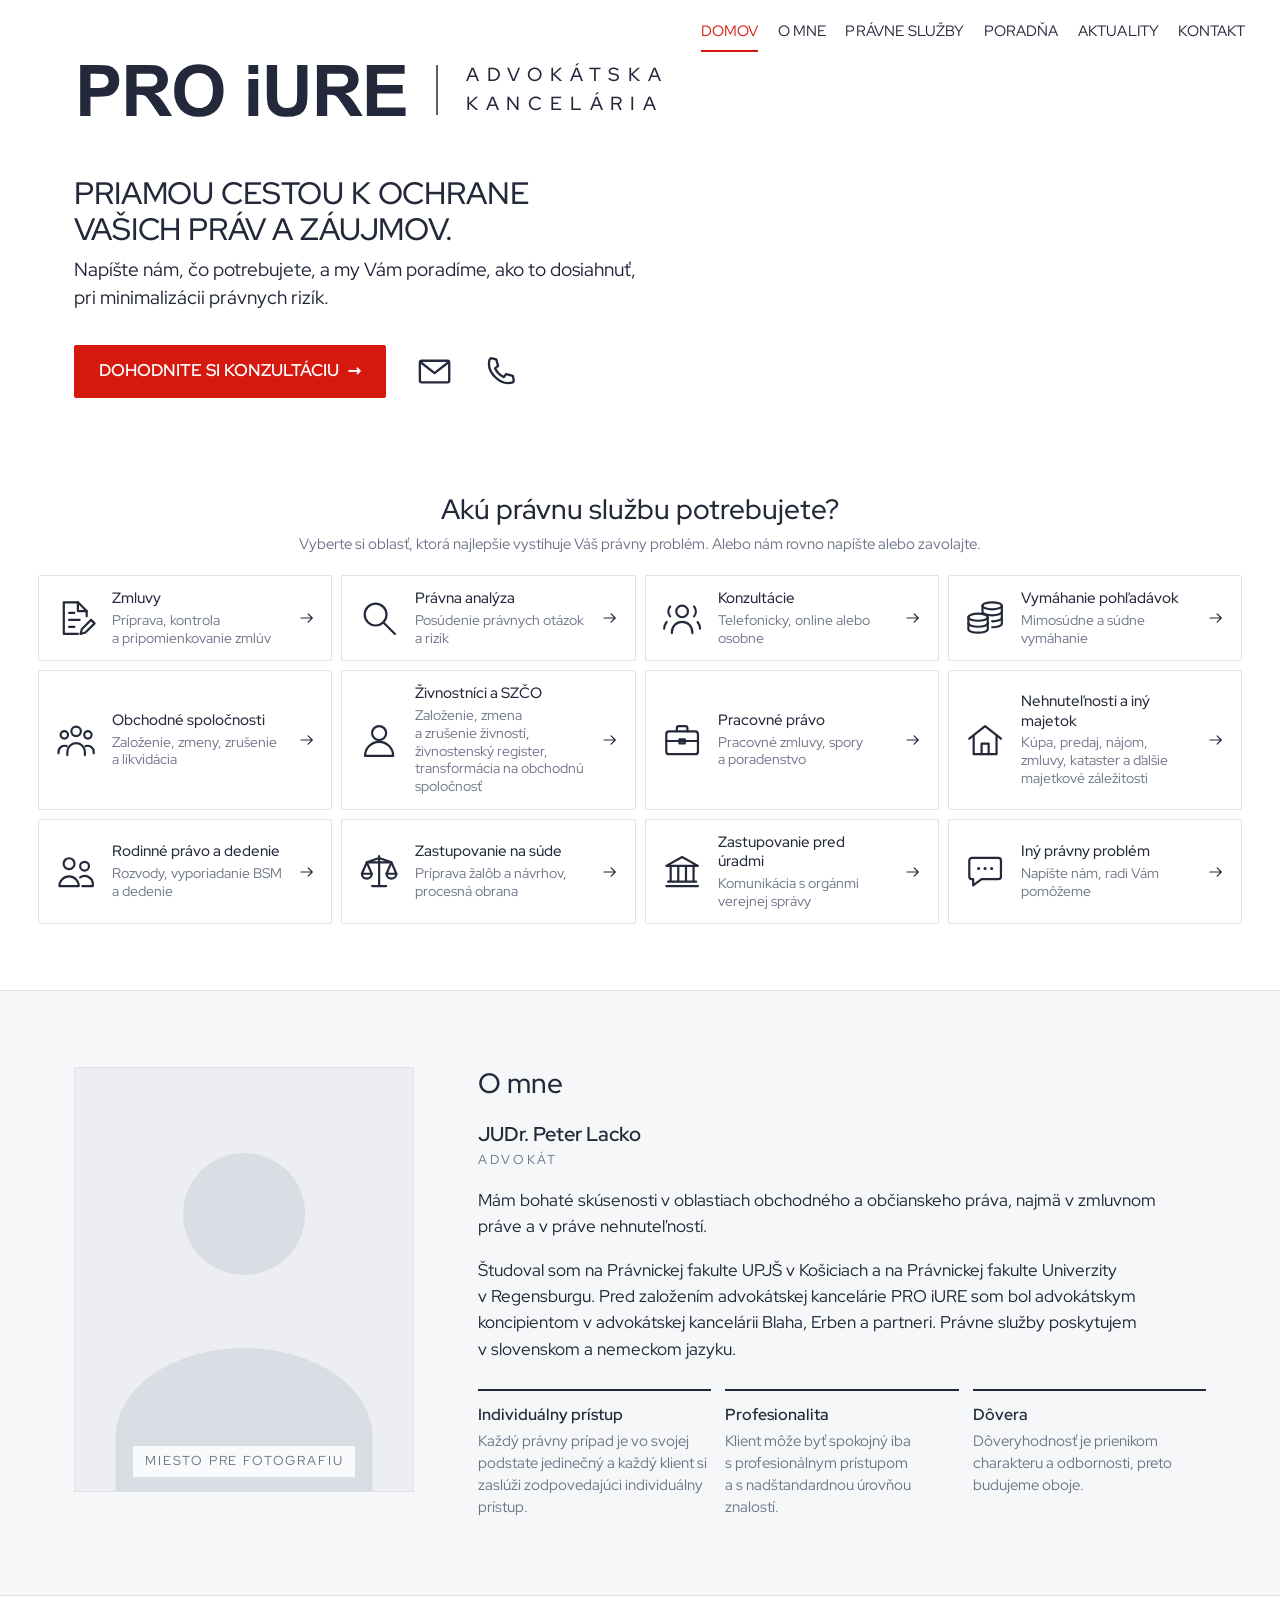
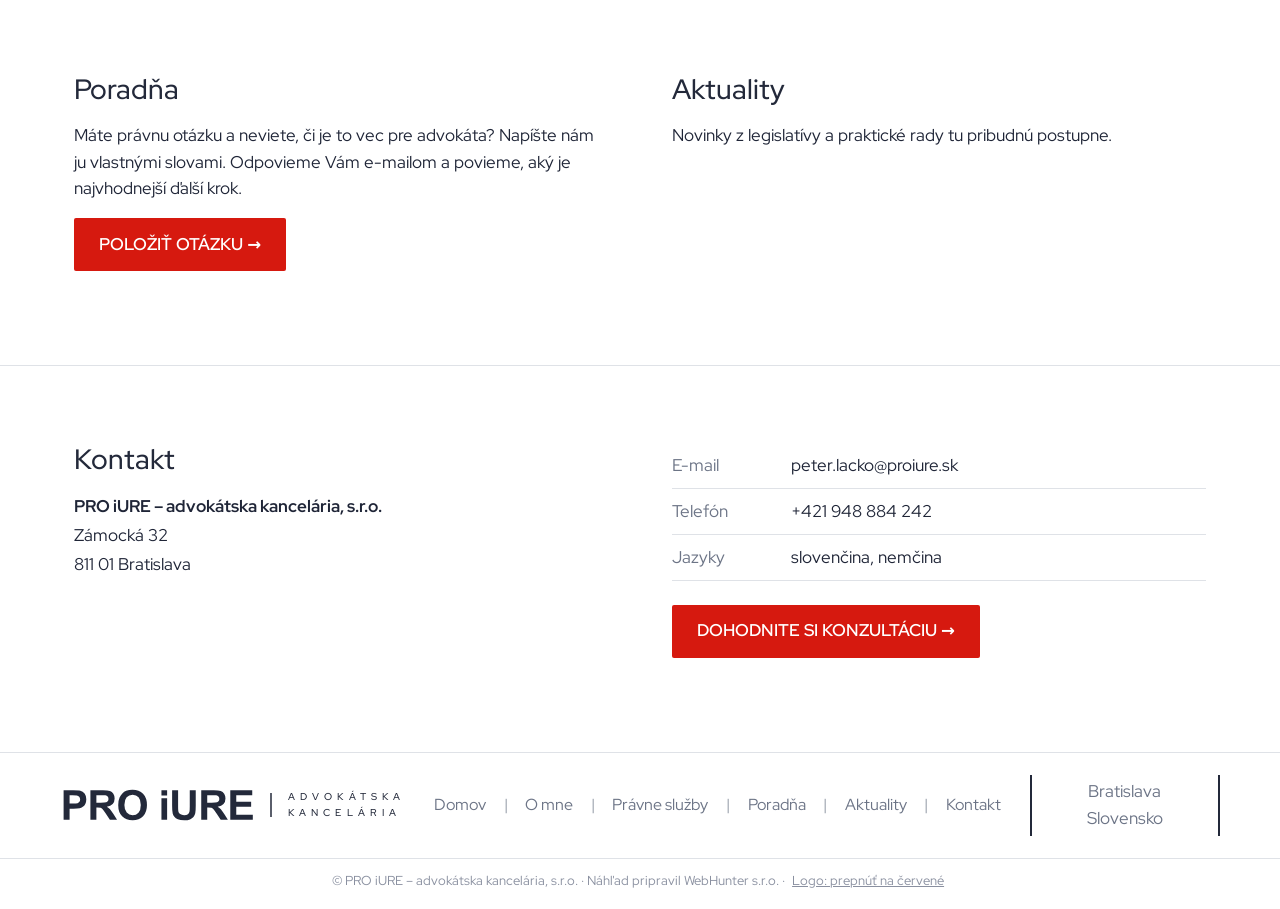
==== commit 854f4d62: "Hero podľa vizuálu: čistý ČB labyrint (súvislé línie, užšia cesta, bez oblakov a tieňov), silueta ju" ====
--- a/index.html
+++ b/index.html
@@ -10,20 +10,20 @@
 <script type="application/ld+json">{"@context":"https://schema.org","@type":"LegalService","name":"PRO iURE – advokátska kancelária, s.r.o.","founder":{"@type":"Person","name":"JUDr. Peter Lacko"},"email":"peter.lacko@proiure.sk","telephone":"+421948884242","knowsLanguage":["sk","de"],"address":{"@type":"PostalAddress","streetAddress":"Zámocká 32","postalCode":"811 01","addressLocality":"Bratislava","addressCountry":"SK"}}</script>
 <link rel="preconnect" href="https://fonts.googleapis.com"><link rel="preconnect" href="https://fonts.gstatic.com" crossorigin>
 <link href="https://fonts.googleapis.com/css2?family=Red+Hat+Display:wght@400;500;600;700&display=swap" rel="stylesheet">
-<link rel="preload" as="image" href="img/hero-lab.webp?v=3db8726e" media="(min-width:821px)">
-<link rel="stylesheet" href="style.css?v=0b534df1">
+<link rel="preload" as="image" href="img/hero-lab.webp?v=40f56efb" media="(min-width:821px)">
+<link rel="stylesheet" href="style.css?v=df9dfb89">
 </head><body>
 <header class="top">
 <a class="logo" href="#domov" aria-label="PRO iURE – advokátska kancelária"><svg class="lw" viewBox="-2 -4 654 108" aria-hidden="true"><path transform="translate(0,100.0)" d="M10.163710777626195 0.0V-100.0H42.56480218281037Q60.982264665757164 -100.0 66.57571623465212 -98.49931787175989Q75.17053206002728 -96.24829467939973 80.96862210095497 -88.71077762619373Q86.76671214188268 -81.17326057298773 86.76671214188268 -69.23601637107777Q86.76671214188268 -60.027285129604365 83.4242837653479 -53.75170532060027Q80.0818553888131 -47.47612551159618 74.93178717598909 -43.89495225102319Q69.78171896316508 -40.3137789904502 64.46111869031378 -39.15416098226466Q57.23055934515689 -37.72169167803547 43.519781718963166 -37.72169167803547H30.354706684856755V0.0ZM30.354706684856755 -83.08321964529331V-54.70668485675307H41.40518417462483Q53.34242837653479 -54.70668485675307 57.36698499317872 -56.27557980900409Q61.391541609822646 -57.844474761255114 63.67667121418826 -61.186903137789905Q65.96180081855388 -64.5293315143247 65.96180081855388 -68.96316507503411Q65.96180081855388 -74.42019099590723 62.755798090040926 -77.96725784447477Q59.54979536152797 -81.5143246930423 54.63847203274216 -82.40109140518418Q51.02319236016371 -83.08321964529331 40.10914051841746 -83.08321964529331Z M100.61664392905865 0.0V-100.0H143.11323328785812Q159.14324693042292 -100.0 166.40791268758528 -97.3055934515689Q173.67257844474761 -94.61118690313779 178.03819918144612 -87.72169167803547Q182.40381991814462 -80.83219645293315 182.40381991814462 -71.96452933151433Q182.40381991814462 -60.70941336971351 175.78717598908594 -53.37653478854025Q169.17053206002728 -46.043656207366986 156.00545702592086 -44.13369713506139Q162.55388813096863 -40.3137789904502 166.81718963165076 -35.74351978171896Q171.08049113233287 -31.173260572987722 178.31105047748974 -19.508867667121418L190.52114597544337 0.0H166.3738062755798L151.7762619372442 -21.759890859481583Q144.0 -33.42428376534789 141.1350613915416 -36.45975443383357Q138.2701227830832 -39.49522510231924 135.06412005457025 -40.620736698499314Q131.85811732605728 -41.7462482946794 124.90040927694406 -41.7462482946794H120.80763983628921V0.0ZM120.80763983628921 -57.70804911323329H135.7462482946794Q150.27557980900409 -57.70804911323329 153.89085948158254 -58.93587994542974Q157.50613915416096 -60.16371077762619 159.5525238744884 -63.165075034106415Q161.59890859481584 -66.16643929058664 161.59890859481584 -70.66848567530695Q161.59890859481584 -75.7162346521146 158.90450204638472 -78.8199181446112Q156.2100954979536 -81.92360163710778 151.2987721691678 -82.74215552523874Q148.8431105047749 -83.08321964529331 136.56480218281035 -83.08321964529331H120.80763983628921Z M194.54843110504774 -49.38608458390178Q194.54843110504774 -64.66575716234652 199.11869031377898 -75.03410641200546Q202.5293315143247 -82.67394270122783 208.42974079126876 -88.74488403819919Q214.33015006821282 -94.81582537517053 221.35607094133695 -97.74897680763983Q230.70122783083218 -101.70532060027286 242.9113233287858 -101.70532060027286Q265.012278308322 -101.70532060027286 278.2796725784448 -87.99454297407914Q291.5470668485675 -74.2837653478854 291.5470668485675 -49.86357435197817Q291.5470668485675 -25.648021828103683 278.3819918144611 -11.971350613915416Q265.2169167803547 1.7053206002728514 243.18417462482947 1.7053206002728514Q220.87858117326056 1.7053206002728514 207.71350613915416 -11.903137789904502Q194.54843110504774 -25.511596180081856 194.54843110504774 -49.38608458390178ZM215.35334242837652 -50.068212824010914Q215.35334242837652 -33.08321964529332 223.19781718963162 -24.317871759890863Q231.04229195088675 -15.552523874488404 243.11596180081855 -15.552523874488404Q255.18963165075036 -15.552523874488404 262.9317871759891 -24.249658935879943Q270.6739427012278 -32.946793997271484 270.6739427012278 -50.34106412005457Q270.6739427012278 -67.53069577080491 263.1364256480218 -75.98908594815825Q255.59890859481584 -84.4474761255116 243.11596180081855 -84.4474761255116Q230.63301500682127 -84.4474761255116 222.99317871759888 -75.88676671214188Q215.35334242837652 -67.32605729877217 215.35334242837652 -50.068212824010914Z  M340.39290586630284 -82.26466575716235V-100.0H359.5607094133697V-82.26466575716235ZM340.39290586630284 0.0V-72.44201909959072H359.5607094133697V0.0Z M376.4120054570259 -100.0H396.60300136425644V-45.839017735334245Q396.60300136425644 -32.946793997271484 397.3533424283765 -29.1268758526603Q398.64938608458385 -22.987721691678036 403.5266030013642 -19.27012278308322Q408.40381991814456 -15.552523874488404 416.8622100954979 -15.552523874488404Q425.4570259208731 -15.552523874488404 429.82264665757157 -19.065484311050476Q434.1882673942701 -22.57844474761255 435.075034106412 -27.694406548431104Q435.96180081855385 -32.81036834924966 435.96180081855385 -44.679399727148706V-100.0H456.1527967257844V-47.47612551159618Q456.1527967257844 -29.46793997271487 454.5156889495225 -22.032742155525238Q452.87858117326056 -14.597544338335608 448.4788540245566 -9.481582537517053Q444.07912687585264 -4.365620736698499 436.7121418826739 -1.330150068212824Q429.3451568894952 1.7053206002728514 417.47612551159614 1.7053206002728514Q403.1514324693042 1.7053206002728514 395.75034106412 -1.6030013642564804Q388.34924965893583 -4.911323328785812 384.0518417462482 -10.197817189631651Q379.75443383356065 -15.48431105047749 378.3901773533424 -21.282401091405184Q376.4120054570259 -29.877216916780355 376.4120054570259 -46.65757162346521Z M474.70941336971345 0.0V-100.0H517.2060027285129Q533.2360163710778 -100.0 540.5006821282401 -97.3055934515689Q547.7653478854024 -94.61118690313779 552.1309686221009 -87.72169167803547Q556.4965893587994 -80.83219645293315 556.4965893587994 -71.96452933151433Q556.4965893587994 -60.70941336971351 549.8799454297407 -53.37653478854025Q543.263301500682 -46.043656207366986 530.0982264665756 -44.13369713506139Q536.6466575716235 -40.3137789904502 540.9099590723056 -35.74351978171896Q545.1732605729876 -31.173260572987722 552.4038199181446 -19.508867667121418L564.6139154160982 0.0H540.4665757162346L525.869031377899 -21.759890859481583Q518.0927694406548 -33.42428376534789 515.2278308321963 -36.45975443383357Q512.362892223738 -39.49522510231924 509.156889495225 -40.620736698499314Q505.9508867667121 -41.7462482946794 498.9931787175989 -41.7462482946794H494.900409276944V0.0ZM494.900409276944 -57.70804911323329H509.8390177353342Q524.3683492496589 -57.70804911323329 527.9836289222374 -58.93587994542974Q531.5989085948157 -60.16371077762619 533.6452933151431 -63.165075034106415Q535.6916780354707 -66.16643929058664 535.6916780354707 -70.66848567530695Q535.6916780354707 -75.7162346521146 532.9972714870396 -78.8199181446112Q530.3028649386084 -81.92360163710778 525.3915416098226 -82.74215552523874Q522.9358799454296 -83.08321964529331 510.6575716234652 -83.08321964529331H494.900409276944Z M572.7339699863574 0.0V-100.0H646.8813096862209V-83.08321964529331H592.9249658935879V-60.91405184174625H643.1296043656207V-44.065484311050476H592.9249658935879V-16.84856753069577H648.7912687585265V0.0Z"/></svg><span class="ld" aria-hidden="true"></span><span class="lt">Advokátska<br>kancelária</span></a>
 <button class="burger" type="button" aria-label="Menu" aria-expanded="false" aria-controls="menu"><span></span></button>
-<nav aria-label="Hlavné menu" id="menu"><a href="#domov" class="on">Domov</a><a href="#o-mne">O mne</a><a href="#sluzby">Právne služby</a><a href="#poradna">Poradňa</a><a href="#aktuality">Aktuality</a><a href="#kontakt">Kontakt</a></nav>
+<nav aria-label="Hlavné menu" id="menu"><a href="#domov" class="on">Domov</a><a href="#o-mne">O mne</a><a href="#sluzby">Právne služby</a><a href="#poradna">Poradňa</a><a href="#aktuality">Aktuality</a><a href="#kontakt">Kontakt</a></nav>
 </header>
 <main id="domov">
 <section class="hero">
-<picture class="hero-i"><source media="(max-width:820px)" srcset="img/hero-lab-m.webp?v=5c9c3d6d"><img src="img/hero-lab.webp?v=3db8726e" width="1600" height="924" alt="Advokát s aktovkou kráča priamou cestou cez labyrint paragrafov k jemnej siluete justície s váhami"></picture>
+<picture class="hero-i"><source media="(max-width:820px)" srcset="img/hero-lab-m.webp?v=c7f4ad4f" width="800" height="742"><img src="img/hero-lab.webp?v=40f56efb" width="2000" height="1135" alt="Advokát s aktovkou kráča priamou cestou cez labyrint paragrafov k jemnej siluete justície s váhami"></picture>
 <div class="hero-t">
-<h1>Priamou cestou k ochrane <span>Vašich práv a záujmov.</span></h1>
-<p class="lead">Napíšte nám, čo potrebujete, a my Vám poradíme, ako to dosiahnuť, pri minimalizácii právnych rizík.</p>
+<h1>Priamou cestou k ochrane <span>Vašich práv a záujmov.</span></h1>
+<p class="lead">Napíšte nám, čo potrebujete, a my Vám poradíme, ako to dosiahnuť, <span>pri minimalizácii právnych rizík.</span></p>
 <p class="cta"><a class="btn" href="#kontakt">Dohodnite si konzultáciu <span aria-hidden="true">→</span></a><a class="ic" href="mailto:peter.lacko@proiure.sk" aria-label="Napísať e-mail" title="peter.lacko@proiure.sk"><svg viewBox="0 0 24 24" aria-hidden="true"><rect x="2.5" y="5" width="19" height="14" rx="1.2"/><path d="M3 6l9 7 9-7"/></svg></a><a class="ic" href="tel:+421948884242" aria-label="Zavolať" title="+421 948 884 242"><svg viewBox="0 0 24 24" aria-hidden="true"><path d="M6.6 3.5l2.6.6 1.2 4.2-2 1.6a12 12 0 0 0 5.7 5.7l1.6-2 4.2 1.2.6 2.6c.2.8-.3 1.6-1.1 1.8C11.5 21 3 12.5 4.8 4.6c.2-.8 1-1.3 1.8-1.1z"/></svg></a></p>
 </div>
 </section>
@@ -32,32 +32,32 @@
 <h2>Akú právnu službu potrebujete?</h2>
 <p class="sub">Vyberte si oblasť, ktorá najlepšie vystihuje Váš právny problém. Alebo nám rovno napíšte alebo zavolajte.</p>
 <div class="tiles">
-<a class="tile" href="#s-zmluvy" data-open="zmluvy" aria-controls="s-zmluvy" aria-expanded="false"><svg class="ti" viewBox="0 0 24 24" aria-hidden="true"><path d="M13 3H5v18h8"/><path d="M13 3l5 5v3"/><path d="M13 3v5h5"/><path d="M8 9h3M8 13h6M8 17h3"/><path d="M14.5 21l.8-2.8 5.2-5.2 2 2-5.2 5.2z"/></svg><span><b>Zmluvy</b><small>Príprava, kontrola a pripomienkovanie zmlúv</small></span><svg class="ar" viewBox="0 0 24 24" aria-hidden="true"><path d="M4 12h15M13.5 6.5L19 12l-5.5 5.5"/></svg></a>
-<a class="tile" href="#s-analyza" data-open="analyza" aria-controls="s-analyza" aria-expanded="false"><svg class="ti" viewBox="0 0 24 24" aria-hidden="true"><circle cx="10" cy="10" r="6.2"/><path d="M14.6 14.6L21 21"/></svg><span><b>Právna analýza</b><small>Posúdenie právnych otázok a rizík</small></span><svg class="ar" viewBox="0 0 24 24" aria-hidden="true"><path d="M4 12h15M13.5 6.5L19 12l-5.5 5.5"/></svg></a>
-<a class="tile" href="#s-konzultacie" data-open="konzultacie" aria-controls="s-konzultacie" aria-expanded="false"><svg class="ti" viewBox="0 0 24 24" aria-hidden="true"><circle cx="8" cy="7.5" r="2.8"/><circle cx="16.5" cy="7.5" r="2.8"/><path d="M2.5 19.5c0-3.2 2.5-5.5 5.5-5.5s5.5 2.3 5.5 5.5"/><path d="M13.6 14.5c.9-.4 1.9-.5 2.9-.5 3 0 5.5 2.3 5.5 5.5"/></svg><span><b>Konzultácie</b><small>Telefonicky, online alebo osobne</small></span><svg class="ar" viewBox="0 0 24 24" aria-hidden="true"><path d="M4 12h15M13.5 6.5L19 12l-5.5 5.5"/></svg></a>
-<a class="tile" href="#s-pohladavky" data-open="pohladavky" aria-controls="s-pohladavky" aria-expanded="false"><svg class="ti" viewBox="0 0 24 24" aria-hidden="true"><ellipse cx="12" cy="5.8" rx="7" ry="2.6"/><path d="M5 5.8v4.1c0 1.4 3.1 2.6 7 2.6s7-1.2 7-2.6V5.8"/><path d="M5 9.9v4.1c0 1.4 3.1 2.6 7 2.6s7-1.2 7-2.6V9.9"/><path d="M5 14v4.1c0 1.4 3.1 2.6 7 2.6s7-1.2 7-2.6V14"/></svg><span><b>Vymáhanie pohľadávok</b><small>Mimosúdne a súdne vymáhanie</small></span><svg class="ar" viewBox="0 0 24 24" aria-hidden="true"><path d="M4 12h15M13.5 6.5L19 12l-5.5 5.5"/></svg></a>
-<a class="tile" href="#s-spolocnosti" data-open="spolocnosti" aria-controls="s-spolocnosti" aria-expanded="false"><svg class="ti" viewBox="0 0 24 24" aria-hidden="true"><circle cx="12" cy="7" r="2.7"/><circle cx="5.3" cy="9" r="2.1"/><circle cx="18.7" cy="9" r="2.1"/><path d="M7 20.5v-1.8a5 5 0 0 1 10 0v1.8"/><path d="M2 19.5v-.8a3.5 3.5 0 0 1 4.6-3.3"/><path d="M22 19.5v-.8a3.5 3.5 0 0 0-4.6-3.3"/></svg><span><b>Obchodné spoločnosti</b><small>Založenie, zmeny, zrušenie a likvidácia</small></span><svg class="ar" viewBox="0 0 24 24" aria-hidden="true"><path d="M4 12h15M13.5 6.5L19 12l-5.5 5.5"/></svg></a>
-<a class="tile" href="#s-zivnostnici" data-open="zivnostnici" aria-controls="s-zivnostnici" aria-expanded="false"><svg class="ti" viewBox="0 0 24 24" aria-hidden="true"><circle cx="12" cy="8" r="4"/><path d="M4 21a8 8 0 0 1 16 0z"/></svg><span><b>Živnostníci a SZČO</b><small>Založenie, zmena a zrušenie živností, živnostenský register, transformácia na obchodnú spoločnosť</small></span><svg class="ar" viewBox="0 0 24 24" aria-hidden="true"><path d="M4 12h15M13.5 6.5L19 12l-5.5 5.5"/></svg></a>
-<a class="tile" href="#s-praca" data-open="praca" aria-controls="s-praca" aria-expanded="false"><svg class="ti" viewBox="0 0 24 24" aria-hidden="true"><rect x="3" y="7" width="18" height="13" rx="1.6"/><path d="M9 7V5.2C9 4.5 9.5 4 10.2 4h3.6c.7 0 1.2.5 1.2 1.2V7"/><path d="M3 12.5h18"/><path d="M10.5 11.5h3v2.4h-3z"/></svg><span><b>Pracovné právo</b><small>Pracovné zmluvy, spory a poradenstvo</small></span><svg class="ar" viewBox="0 0 24 24" aria-hidden="true"><path d="M4 12h15M13.5 6.5L19 12l-5.5 5.5"/></svg></a>
-<a class="tile" href="#s-nehnutelnosti" data-open="nehnutelnosti" aria-controls="s-nehnutelnosti" aria-expanded="false"><svg class="ti" viewBox="0 0 24 24" aria-hidden="true"><path d="M3 11.2L12 4l9 7.2"/><path d="M5.5 9.4V20h13V9.4"/><path d="M10 20v-6h4v6"/></svg><span><b>Nehnuteľnosti a iný majetok</b><small>Kúpa, predaj, nájom, zmluvy, kataster a ďalšie majetkové záležitosti</small></span><svg class="ar" viewBox="0 0 24 24" aria-hidden="true"><path d="M4 12h15M13.5 6.5L19 12l-5.5 5.5"/></svg></a>
-<a class="tile" href="#s-rodina" data-open="rodina" aria-controls="s-rodina" aria-expanded="false"><svg class="ti" viewBox="0 0 24 24" aria-hidden="true"><circle cx="8" cy="7.8" r="3.1"/><circle cx="16.8" cy="9.2" r="2.5"/><path d="M2.5 20.5a5.5 5.5 0 0 1 11 0z"/><path d="M14.3 15.6a4.6 4.6 0 0 1 7.2 3.8v1.1h-6"/></svg><span><b>Rodinné právo a dedenie</b><small>Rozvody, vyporiadanie BSM a dedenie</small></span><svg class="ar" viewBox="0 0 24 24" aria-hidden="true"><path d="M4 12h15M13.5 6.5L19 12l-5.5 5.5"/></svg></a>
-<a class="tile" href="#s-sud" data-open="sud" aria-controls="s-sud" aria-expanded="false"><svg class="ti" viewBox="0 0 24 24" aria-hidden="true"><path d="M12 3.5v16.5M8 20.5h8M5 7h14M12 4.5l-7 2.5M12 4.5l7 2.5"/><path d="M5 7l-2.8 6.5h5.6z"/><path d="M19 7l-2.8 6.5h5.6z"/><path d="M2.2 13.5a2.8 2.8 0 0 0 5.6 0M16.2 13.5a2.8 2.8 0 0 0 5.6 0"/></svg><span><b>Zastupovanie na súde</b><small>Príprava žalôb a návrhov, procesná obrana</small></span><svg class="ar" viewBox="0 0 24 24" aria-hidden="true"><path d="M4 12h15M13.5 6.5L19 12l-5.5 5.5"/></svg></a>
-<a class="tile" href="#s-urady" data-open="urady" aria-controls="s-urady" aria-expanded="false"><svg class="ti" viewBox="0 0 24 24" aria-hidden="true"><path d="M3 9l9-5 9 5z"/><path d="M5.5 9.5v8M9.8 9.5v8M14.2 9.5v8M18.5 9.5v8"/><path d="M4 18h16M3 20.5h18"/></svg><span><b>Zastupovanie pred úradmi</b><small>Komunikácia s orgánmi verejnej správy</small></span><svg class="ar" viewBox="0 0 24 24" aria-hidden="true"><path d="M4 12h15M13.5 6.5L19 12l-5.5 5.5"/></svg></a>
+<a class="tile" href="#s-zmluvy" data-open="zmluvy" aria-controls="s-zmluvy" aria-expanded="false"><svg class="ti" viewBox="0 0 24 24" aria-hidden="true"><path d="M13 3H5v18h8"/><path d="M13 3l5 5v3"/><path d="M13 3v5h5"/><path d="M8 9h3M8 13h6M8 17h3"/><path d="M14.5 21l.8-2.8 5.2-5.2 2 2-5.2 5.2z"/></svg><span><b>Zmluvy</b><small>Príprava, kontrola a pripomienkovanie zmlúv</small></span><svg class="ar" viewBox="0 0 24 24" aria-hidden="true"><path d="M4 12h15M13.5 6.5L19 12l-5.5 5.5"/></svg></a>
+<a class="tile" href="#s-analyza" data-open="analyza" aria-controls="s-analyza" aria-expanded="false"><svg class="ti" viewBox="0 0 24 24" aria-hidden="true"><circle cx="10" cy="10" r="6.2"/><path d="M14.6 14.6L21 21"/></svg><span><b>Právna analýza</b><small>Posúdenie právnych otázok a rizík</small></span><svg class="ar" viewBox="0 0 24 24" aria-hidden="true"><path d="M4 12h15M13.5 6.5L19 12l-5.5 5.5"/></svg></a>
+<a class="tile" href="#s-konzultacie" data-open="konzultacie" aria-controls="s-konzultacie" aria-expanded="false"><svg class="ti" viewBox="0 0 24 24" aria-hidden="true"><circle cx="12" cy="8.2" r="3.3"/><path d="M6.2 20.5v-.6a5.8 5.8 0 0 1 11.6 0v.6"/><path d="M5.2 5.4a4.4 4.4 0 0 0 0 5.6"/><path d="M18.8 5.4a4.4 4.4 0 0 1 0 5.6"/><path d="M3.2 14.2A6.5 6.5 0 0 0 1.8 18"/><path d="M20.8 14.2a6.5 6.5 0 0 1 1.4 3.8"/></svg><span><b>Konzultácie</b><small>Telefonicky, online alebo osobne</small></span><svg class="ar" viewBox="0 0 24 24" aria-hidden="true"><path d="M4 12h15M13.5 6.5L19 12l-5.5 5.5"/></svg></a>
+<a class="tile" href="#s-pohladavky" data-open="pohladavky" aria-controls="s-pohladavky" aria-expanded="false"><svg class="ti" viewBox="0 0 24 24" aria-hidden="true"><ellipse cx="16" cy="5" rx="5.5" ry="2"/><path d="M10.5 5v3.4c0 1.1 2.5 2 5.5 2s5.5-.9 5.5-2V5"/><path d="M21.5 8.4v3.4c0 1.1-2.5 2-5.5 2"/><path d="M21.5 11.8v3.4c0 1.1-2.5 2-5.5 2"/><ellipse cx="8" cy="11.5" rx="5.5" ry="2"/><path d="M2.5 11.5v3.4c0 1.1 2.5 2 5.5 2s5.5-.9 5.5-2v-3.4"/><path d="M2.5 14.9v3.4c0 1.1 2.5 2 5.5 2s5.5-.9 5.5-2v-3.4"/></svg><span><b>Vymáhanie poh<span class="lc">ľ</span>adávok</b><small>Mimosúdne a súdne vymáhanie</small></span><svg class="ar" viewBox="0 0 24 24" aria-hidden="true"><path d="M4 12h15M13.5 6.5L19 12l-5.5 5.5"/></svg></a>
+<a class="tile" href="#s-spolocnosti" data-open="spolocnosti" aria-controls="s-spolocnosti" aria-expanded="false"><svg class="ti" viewBox="0 0 24 24" aria-hidden="true"><circle cx="12" cy="7" r="2.7"/><circle cx="5.3" cy="9" r="2.1"/><circle cx="18.7" cy="9" r="2.1"/><path d="M7 20.5v-1.8a5 5 0 0 1 10 0v1.8"/><path d="M2 19.5v-.8a3.5 3.5 0 0 1 4.6-3.3"/><path d="M22 19.5v-.8a3.5 3.5 0 0 0-4.6-3.3"/></svg><span><b>Obchodné spoločnosti</b><small>Založenie, zmeny, zrušenie a likvidácia</small></span><svg class="ar" viewBox="0 0 24 24" aria-hidden="true"><path d="M4 12h15M13.5 6.5L19 12l-5.5 5.5"/></svg></a>
+<a class="tile" href="#s-zivnostnici" data-open="zivnostnici" aria-controls="s-zivnostnici" aria-expanded="false"><svg class="ti" viewBox="0 0 24 24" aria-hidden="true"><circle cx="12" cy="8" r="4"/><path d="M4 21a8 8 0 0 1 16 0z"/></svg><span><b>Živnostníci a SZČO</b><small>Založenie, zmena a zrušenie živností, živnostenský register, transformácia na obchodnú spoločnosť</small></span><svg class="ar" viewBox="0 0 24 24" aria-hidden="true"><path d="M4 12h15M13.5 6.5L19 12l-5.5 5.5"/></svg></a>
+<a class="tile" href="#s-praca" data-open="praca" aria-controls="s-praca" aria-expanded="false"><svg class="ti" viewBox="0 0 24 24" aria-hidden="true"><rect x="3" y="7" width="18" height="13" rx="1.6"/><path d="M9 7V5.2C9 4.5 9.5 4 10.2 4h3.6c.7 0 1.2.5 1.2 1.2V7"/><path d="M3 12.5h18"/><path d="M10.5 11.5h3v2.4h-3z"/></svg><span><b>Pracovné právo</b><small>Pracovné zmluvy, spory a poradenstvo</small></span><svg class="ar" viewBox="0 0 24 24" aria-hidden="true"><path d="M4 12h15M13.5 6.5L19 12l-5.5 5.5"/></svg></a>
+<a class="tile" href="#s-nehnutelnosti" data-open="nehnutelnosti" aria-controls="s-nehnutelnosti" aria-expanded="false"><svg class="ti" viewBox="0 0 24 24" aria-hidden="true"><path d="M3 11.2L12 4l9 7.2"/><path d="M5.5 9.4V20h13V9.4"/><path d="M10 20v-6h4v6"/></svg><span><b>Nehnute<span class="lc">ľ</span>nosti a iný majetok</b><small>Kúpa, predaj, nájom, zmluvy, kataster a ďalšie majetkové záležitosti</small></span><svg class="ar" viewBox="0 0 24 24" aria-hidden="true"><path d="M4 12h15M13.5 6.5L19 12l-5.5 5.5"/></svg></a>
+<a class="tile" href="#s-rodina" data-open="rodina" aria-controls="s-rodina" aria-expanded="false"><svg class="ti" viewBox="0 0 24 24" aria-hidden="true"><circle cx="8" cy="7.8" r="3.1"/><circle cx="16.8" cy="9.2" r="2.5"/><path d="M2.5 20.5a5.5 5.5 0 0 1 11 0z"/><path d="M14.3 15.6a4.6 4.6 0 0 1 7.2 3.8v1.1h-6"/></svg><span><b>Rodinné právo a dedenie</b><small>Rozvody, vyporiadanie BSM a dedenie</small></span><svg class="ar" viewBox="0 0 24 24" aria-hidden="true"><path d="M4 12h15M13.5 6.5L19 12l-5.5 5.5"/></svg></a>
+<a class="tile" href="#s-sud" data-open="sud" aria-controls="s-sud" aria-expanded="false"><svg class="ti" viewBox="0 0 24 24" aria-hidden="true"><path d="M12 3.5v16.5M8 20.5h8M5 7h14M12 4.5l-7 2.5M12 4.5l7 2.5"/><path d="M5 7l-2.8 6.5h5.6z"/><path d="M19 7l-2.8 6.5h5.6z"/><path d="M2.2 13.5a2.8 2.8 0 0 0 5.6 0M16.2 13.5a2.8 2.8 0 0 0 5.6 0"/></svg><span><b>Zastupovanie na súde</b><small>Príprava žalôb a návrhov, procesná obrana</small></span><svg class="ar" viewBox="0 0 24 24" aria-hidden="true"><path d="M4 12h15M13.5 6.5L19 12l-5.5 5.5"/></svg></a>
+<a class="tile" href="#s-urady" data-open="urady" aria-controls="s-urady" aria-expanded="false"><svg class="ti" viewBox="0 0 24 24" aria-hidden="true"><path d="M3 9l9-5 9 5z"/><path d="M5.5 9.5v8M9.8 9.5v8M14.2 9.5v8M18.5 9.5v8"/><path d="M4 18h16M3 20.5h18"/></svg><span><b>Zastupovanie pred úradmi</b><small>Komunikácia s orgánmi verejnej správy</small></span><svg class="ar" viewBox="0 0 24 24" aria-hidden="true"><path d="M4 12h15M13.5 6.5L19 12l-5.5 5.5"/></svg></a>
 <a class="tile" href="#s-ine" data-open="ine" aria-controls="s-ine" aria-expanded="false"><svg class="ti" viewBox="0 0 24 24" aria-hidden="true"><path d="M4.5 4.5h15a1.5 1.5 0 0 1 1.5 1.5v9a1.5 1.5 0 0 1-1.5 1.5H10l-4.8 3.6V16.5H4.5A1.5 1.5 0 0 1 3 15V6a1.5 1.5 0 0 1 1.5-1.5z"/><circle cx="8.3" cy="10.5" r=".9" class="f"/><circle cx="12" cy="10.5" r=".9" class="f"/><circle cx="15.7" cy="10.5" r=".9" class="f"/></svg><span><b>Iný právny problém</b><small>Napíšte nám, radi Vám pomôžeme</small></span><svg class="ar" viewBox="0 0 24 24" aria-hidden="true"><path d="M4 12h15M13.5 6.5L19 12l-5.5 5.5"/></svg></a>
 </div>
 <div class="dets" id="detaily">
-<article id="s-zmluvy" class="det" tabindex="-1"><h3>Zmluvy</h3><p>Vypracovanie a posudzovanie obchodnoprávnych a občianskoprávnych zmlúv. Zmluvu pred podpisom skontrolujeme a upozorníme Vás na riziká.</p><a class="btn" href="mailto:peter.lacko@proiure.sk?subject=Zmluvy">Napíšte nám →</a></article>
-<article id="s-analyza" class="det" tabindex="-1"><h3>Právna analýza</h3><p>Posúdime Vašu právnu otázku alebo plánovaný krok a povieme Vám, aké riziká z neho plynú a ako ich obmedziť.</p><a class="btn" href="mailto:peter.lacko@proiure.sk?subject=Pr%C3%A1vna%20anal%C3%BDza">Napíšte nám →</a></article>
-<article id="s-konzultacie" class="det" tabindex="-1"><h3>Konzultácie</h3><p>Konzultáciu si môžete dohodnúť telefonicky, online alebo osobne v kancelárii v Bratislave. Najrýchlejšie nám napíšte, čo potrebujete.</p><a class="btn" href="mailto:peter.lacko@proiure.sk?subject=Konzult%C3%A1cie">Napíšte nám →</a></article>
-<article id="s-pohladavky" class="det" tabindex="-1"><h3>Vymáhanie pohľadávok</h3><p>Mimosúdne aj súdne vymáhanie pohľadávok, zastupovanie veriteľov vrátane konkurzného konania.</p><a class="btn" href="mailto:peter.lacko@proiure.sk?subject=Vym%C3%A1hanie%20poh%C4%BEad%C3%A1vok">Napíšte nám →</a></article>
-<article id="s-spolocnosti" class="det" tabindex="-1"><h3>Obchodné spoločnosti</h3><p>Zakladanie obchodných spoločností, zmeny v obchodnom registri, valné zhromaždenia, zbierka listín, splynutie, zlúčenie a rozdelenie, zrušenie a likvidácia.</p><a class="btn" href="mailto:peter.lacko@proiure.sk?subject=Obchodn%C3%A9%20spolo%C4%8Dnosti">Napíšte nám →</a></article>
-<article id="s-zivnostnici" class="det" tabindex="-1"><h3>Živnostníci a SZČO</h3><p>Založenie, zmena a zrušenie živnosti, zápisy v živnostenskom registri a transformácia podnikania živnostníka na obchodnú spoločnosť.</p><a class="btn" href="mailto:peter.lacko@proiure.sk?subject=%C5%BDivnostn%C3%ADci%20a%20SZ%C4%8CO">Napíšte nám →</a></article>
-<article id="s-praca" class="det" tabindex="-1"><h3>Pracovné právo</h3><p>Pracovné zmluvy, skončenie pracovného pomeru a zastupovanie na súdoch v pracovnoprávnych sporoch.</p><a class="btn" href="mailto:peter.lacko@proiure.sk?subject=Pracovn%C3%A9%20pr%C3%A1vo">Napíšte nám →</a></article>
-<article id="s-nehnutelnosti" class="det" tabindex="-1"><h3>Nehnuteľnosti a iný majetok</h3><p>Nadobúdanie a prevod nehnuteľností, nájomné a kúpne zmluvy, návrhy na vklad do katastra a ďalšie majetkové záležitosti.</p><a class="btn" href="mailto:peter.lacko@proiure.sk?subject=Nehnute%C4%BEnosti%20a%20in%C3%BD%20majetok">Napíšte nám →</a></article>
-<article id="s-rodina" class="det" tabindex="-1"><h3>Rodinné právo a dedenie</h3><p>Rozvody, vyporiadanie bezpodielového spoluvlastníctva manželov a dedičské konanie.</p><a class="btn" href="mailto:peter.lacko@proiure.sk?subject=Rodinn%C3%A9%20pr%C3%A1vo%20a%20dedenie">Napíšte nám →</a></article>
-<article id="s-sud" class="det" tabindex="-1"><h3>Zastupovanie na súde</h3><p>Príprava žalôb, návrhov a opravných prostriedkov a zastupovanie pred súdmi vo všetkých stupňoch konania.</p><a class="btn" href="mailto:peter.lacko@proiure.sk?subject=Zastupovanie%20na%20s%C3%BAde">Napíšte nám →</a></article>
-<article id="s-urady" class="det" tabindex="-1"><h3>Zastupovanie pred úradmi</h3><p>Zastupovanie v správnom konaní, vypracovanie podaní a návrhov, opravné prostriedky a súdne preskúmanie rozhodnutí.</p><a class="btn" href="mailto:peter.lacko@proiure.sk?subject=Zastupovanie%20pred%20%C3%BAradmi">Napíšte nám →</a></article>
-<article id="s-ine" class="det" tabindex="-1"><h3>Iný právny problém</h3><p>Nenašli ste svoju oblasť? Napíšte nám, o čo ide, a povieme Vám, či Vám vieme pomôcť a ako ďalej.</p><a class="btn" href="mailto:peter.lacko@proiure.sk?subject=In%C3%BD%20pr%C3%A1vny%20probl%C3%A9m">Napíšte nám →</a></article>
+<article id="s-zmluvy" class="det" tabindex="-1"><h3>Zmluvy</h3><p>Vypracovanie a posudzovanie obchodnoprávnych a občianskoprávnych zmlúv. Zmluvu pred podpisom skontrolujeme a upozorníme Vás na riziká.</p><a class="btn" href="mailto:peter.lacko@proiure.sk?subject=Zmluvy">Napíšte nám →</a></article>
+<article id="s-analyza" class="det" tabindex="-1"><h3>Právna analýza</h3><p>Posúdime Vašu právnu otázku alebo plánovaný krok a povieme Vám, aké riziká z neho plynú a ako ich obmedziť.</p><a class="btn" href="mailto:peter.lacko@proiure.sk?subject=Pr%C3%A1vna%20anal%C3%BDza">Napíšte nám →</a></article>
+<article id="s-konzultacie" class="det" tabindex="-1"><h3>Konzultácie</h3><p>Konzultáciu si môžete dohodnúť telefonicky, online alebo osobne v kancelárii v Bratislave. Najrýchlejšie nám napíšte, čo potrebujete.</p><a class="btn" href="mailto:peter.lacko@proiure.sk?subject=Konzult%C3%A1cie">Napíšte nám →</a></article>
+<article id="s-pohladavky" class="det" tabindex="-1"><h3>Vymáhanie poh<span class="lc">ľ</span>adávok</h3><p>Mimosúdne aj súdne vymáhanie poh<span class="lc">ľ</span>adávok, zastupovanie verite<span class="lc">ľ</span>ov vrátane konkurzného konania.</p><a class="btn" href="mailto:peter.lacko@proiure.sk?subject=Vym%C3%A1hanie%20poh%C4%BEad%C3%A1vok">Napíšte nám →</a></article>
+<article id="s-spolocnosti" class="det" tabindex="-1"><h3>Obchodné spoločnosti</h3><p>Zakladanie obchodných spoločností, zmeny v obchodnom registri, valné zhromaždenia, zbierka listín, splynutie, zlúčenie a rozdelenie, zrušenie a likvidácia.</p><a class="btn" href="mailto:peter.lacko@proiure.sk?subject=Obchodn%C3%A9%20spolo%C4%8Dnosti">Napíšte nám →</a></article>
+<article id="s-zivnostnici" class="det" tabindex="-1"><h3>Živnostníci a SZČO</h3><p>Založenie, zmena a zrušenie živnosti, zápisy v živnostenskom registri a transformácia podnikania živnostníka na obchodnú spoločnosť.</p><a class="btn" href="mailto:peter.lacko@proiure.sk?subject=%C5%BDivnostn%C3%ADci%20a%20SZ%C4%8CO">Napíšte nám →</a></article>
+<article id="s-praca" class="det" tabindex="-1"><h3>Pracovné právo</h3><p>Pracovné zmluvy, skončenie pracovného pomeru a zastupovanie na súdoch v pracovnoprávnych sporoch.</p><a class="btn" href="mailto:peter.lacko@proiure.sk?subject=Pracovn%C3%A9%20pr%C3%A1vo">Napíšte nám →</a></article>
+<article id="s-nehnutelnosti" class="det" tabindex="-1"><h3>Nehnute<span class="lc">ľ</span>nosti a iný majetok</h3><p>Nadobúdanie a prevod nehnute<span class="lc">ľ</span>ností, nájomné a kúpne zmluvy, návrhy na vklad do katastra a ďalšie majetkové záležitosti.</p><a class="btn" href="mailto:peter.lacko@proiure.sk?subject=Nehnute%C4%BEnosti%20a%20in%C3%BD%20majetok">Napíšte nám →</a></article>
+<article id="s-rodina" class="det" tabindex="-1"><h3>Rodinné právo a dedenie</h3><p>Rozvody, vyporiadanie bezpodielového spoluvlastníctva manželov a dedičské konanie.</p><a class="btn" href="mailto:peter.lacko@proiure.sk?subject=Rodinn%C3%A9%20pr%C3%A1vo%20a%20dedenie">Napíšte nám →</a></article>
+<article id="s-sud" class="det" tabindex="-1"><h3>Zastupovanie na súde</h3><p>Príprava žalôb, návrhov a opravných prostriedkov a zastupovanie pred súdmi vo všetkých stupňoch konania.</p><a class="btn" href="mailto:peter.lacko@proiure.sk?subject=Zastupovanie%20na%20s%C3%BAde">Napíšte nám →</a></article>
+<article id="s-urady" class="det" tabindex="-1"><h3>Zastupovanie pred úradmi</h3><p>Zastupovanie v správnom konaní, vypracovanie podaní a návrhov, opravné prostriedky a súdne preskúmanie rozhodnutí.</p><a class="btn" href="mailto:peter.lacko@proiure.sk?subject=Zastupovanie%20pred%20%C3%BAradmi">Napíšte nám →</a></article>
+<article id="s-ine" class="det" tabindex="-1"><h3>Iný právny problém</h3><p>Nenašli ste svoju oblasť? Napíšte nám, o čo ide, a povieme Vám, či Vám vieme pomôcť a ako ďalej.</p><a class="btn" href="mailto:peter.lacko@proiure.sk?subject=In%C3%BD%20pr%C3%A1vny%20probl%C3%A9m">Napíšte nám →</a></article>
 </div>
 </section>
 
@@ -65,14 +65,14 @@
 <div class="o-grid">
 <figure class="o-foto"><div class="o-ph"><span>Miesto pre fotografiu</span></div></figure>
 <div class="o-t">
-<h2>O mne</h2>
+<h2>O mne</h2>
 <p class="o-name">JUDr. Peter Lacko</p><p class="o-role">advokát</p>
-<p>Mám bohaté skúsenosti v oblastiach obchodného a občianskeho práva, najmä v zmluvnom práve a v práve nehnuteľností.</p>
-<p>Študoval som na Právnickej fakulte UPJŠ v Košiciach a na Právnickej fakulte Univerzity v Regensburgu. Pred založením advokátskej kancelárie PRO iURE som bol advokátskym koncipientom v advokátskej kancelárii Blaha, Erben a partneri. Právne služby poskytujem v slovenskom a nemeckom jazyku.</p>
+<p>Mám bohaté skúsenosti v oblastiach obchodného a občianskeho práva, najmä v zmluvnom práve a v práve nehnute<span class="lc">ľ</span>ností.</p>
+<p>Študoval som na Právnickej fakulte UPJŠ v Košiciach a na Právnickej fakulte Univerzity v Regensburgu. Pred založením advokátskej kancelárie PRO iURE som bol advokátskym koncipientom v advokátskej kancelárii Blaha, Erben a partneri. Právne služby poskytujem v slovenskom a nemeckom jazyku.</p>
 <ul class="hod">
-<li><b>Individuálny prístup</b>Každý právny prípad je vo svojej podstate jedinečný a každý klient si zaslúži zodpovedajúci individuálny prístup.</li>
-<li><b>Profesionalita</b>Klient môže byť spokojný iba s profesionálnym prístupom a s nadštandardnou úrovňou znalostí.</li>
-<li><b>Dôvera</b>Dôveryhodnosť je prienikom charakteru a odbornosti, preto budujeme oboje.</li>
+<li><b>Individuálny prístup</b>Každý právny prípad je vo svojej podstate jedinečný a každý klient si zaslúži zodpovedajúci individuálny prístup.</li>
+<li><b>Profesionalita</b>Klient môže byť spokojný iba s profesionálnym prístupom a s nadštandardnou úrovňou znalostí.</li>
+<li><b>Dôvera</b>Dôveryhodnosť je prienikom charakteru a odbornosti, preto budujeme oboje.</li>
 </ul>
 </div>
 </div>
@@ -80,8 +80,8 @@
 
 <section id="poradna" class="sec pk">
 <div class="pk-grid">
-<div><h2>Poradňa</h2><p>Máte právnu otázku a neviete, či je to vec pre advokáta? Napíšte nám ju vlastnými slovami. Odpovieme Vám e-mailom a povieme, aký je najvhodnejší ďalší krok.</p><p><a class="btn" href="mailto:peter.lacko@proiure.sk?subject=Ot%C3%A1zka%20do%20poradne">Položiť otázku →</a></p></div>
-<div id="aktuality"><h2>Aktuality</h2><p>Novinky z legislatívy a praktické rady tu pribudnú postupne.</p></div>
+<div><h2>Poradňa</h2><p>Máte právnu otázku a neviete, či je to vec pre advokáta? Napíšte nám ju vlastnými slovami. Odpovieme Vám e-mailom a povieme, aký je najvhodnejší ďalší krok.</p><p><a class="btn" href="mailto:peter.lacko@proiure.sk?subject=Ot%C3%A1zka%20do%20poradne">Položiť otázku →</a></p></div>
+<div id="aktuality"><h2>Aktuality</h2><p>Novinky z legislatívy a praktické rady tu pribudnú postupne.</p></div>
 </div>
 </section>
 
@@ -96,10 +96,10 @@
 <footer>
 <div class="f-in">
 <a class="logo flogo" href="#domov" aria-label="PRO iURE – advokátska kancelária"><svg class="lw" viewBox="-2 -4 654 108" aria-hidden="true"><path transform="translate(0,100.0)" d="M10.163710777626195 0.0V-100.0H42.56480218281037Q60.982264665757164 -100.0 66.57571623465212 -98.49931787175989Q75.17053206002728 -96.24829467939973 80.96862210095497 -88.71077762619373Q86.76671214188268 -81.17326057298773 86.76671214188268 -69.23601637107777Q86.76671214188268 -60.027285129604365 83.4242837653479 -53.75170532060027Q80.0818553888131 -47.47612551159618 74.93178717598909 -43.89495225102319Q69.78171896316508 -40.3137789904502 64.46111869031378 -39.15416098226466Q57.23055934515689 -37.72169167803547 43.519781718963166 -37.72169167803547H30.354706684856755V0.0ZM30.354706684856755 -83.08321964529331V-54.70668485675307H41.40518417462483Q53.34242837653479 -54.70668485675307 57.36698499317872 -56.27557980900409Q61.391541609822646 -57.844474761255114 63.67667121418826 -61.186903137789905Q65.96180081855388 -64.5293315143247 65.96180081855388 -68.96316507503411Q65.96180081855388 -74.42019099590723 62.755798090040926 -77.96725784447477Q59.54979536152797 -81.5143246930423 54.63847203274216 -82.40109140518418Q51.02319236016371 -83.08321964529331 40.10914051841746 -83.08321964529331Z M100.61664392905865 0.0V-100.0H143.11323328785812Q159.14324693042292 -100.0 166.40791268758528 -97.3055934515689Q173.67257844474761 -94.61118690313779 178.03819918144612 -87.72169167803547Q182.40381991814462 -80.83219645293315 182.40381991814462 -71.96452933151433Q182.40381991814462 -60.70941336971351 175.78717598908594 -53.37653478854025Q169.17053206002728 -46.043656207366986 156.00545702592086 -44.13369713506139Q162.55388813096863 -40.3137789904502 166.81718963165076 -35.74351978171896Q171.08049113233287 -31.173260572987722 178.31105047748974 -19.508867667121418L190.52114597544337 0.0H166.3738062755798L151.7762619372442 -21.759890859481583Q144.0 -33.42428376534789 141.1350613915416 -36.45975443383357Q138.2701227830832 -39.49522510231924 135.06412005457025 -40.620736698499314Q131.85811732605728 -41.7462482946794 124.90040927694406 -41.7462482946794H120.80763983628921V0.0ZM120.80763983628921 -57.70804911323329H135.7462482946794Q150.27557980900409 -57.70804911323329 153.89085948158254 -58.93587994542974Q157.50613915416096 -60.16371077762619 159.5525238744884 -63.165075034106415Q161.59890859481584 -66.16643929058664 161.59890859481584 -70.66848567530695Q161.59890859481584 -75.7162346521146 158.90450204638472 -78.8199181446112Q156.2100954979536 -81.92360163710778 151.2987721691678 -82.74215552523874Q148.8431105047749 -83.08321964529331 136.56480218281035 -83.08321964529331H120.80763983628921Z M194.54843110504774 -49.38608458390178Q194.54843110504774 -64.66575716234652 199.11869031377898 -75.03410641200546Q202.5293315143247 -82.67394270122783 208.42974079126876 -88.74488403819919Q214.33015006821282 -94.81582537517053 221.35607094133695 -97.74897680763983Q230.70122783083218 -101.70532060027286 242.9113233287858 -101.70532060027286Q265.012278308322 -101.70532060027286 278.2796725784448 -87.99454297407914Q291.5470668485675 -74.2837653478854 291.5470668485675 -49.86357435197817Q291.5470668485675 -25.648021828103683 278.3819918144611 -11.971350613915416Q265.2169167803547 1.7053206002728514 243.18417462482947 1.7053206002728514Q220.87858117326056 1.7053206002728514 207.71350613915416 -11.903137789904502Q194.54843110504774 -25.511596180081856 194.54843110504774 -49.38608458390178ZM215.35334242837652 -50.068212824010914Q215.35334242837652 -33.08321964529332 223.19781718963162 -24.317871759890863Q231.04229195088675 -15.552523874488404 243.11596180081855 -15.552523874488404Q255.18963165075036 -15.552523874488404 262.9317871759891 -24.249658935879943Q270.6739427012278 -32.946793997271484 270.6739427012278 -50.34106412005457Q270.6739427012278 -67.53069577080491 263.1364256480218 -75.98908594815825Q255.59890859481584 -84.4474761255116 243.11596180081855 -84.4474761255116Q230.63301500682127 -84.4474761255116 222.99317871759888 -75.88676671214188Q215.35334242837652 -67.32605729877217 215.35334242837652 -50.068212824010914Z  M340.39290586630284 -82.26466575716235V-100.0H359.5607094133697V-82.26466575716235ZM340.39290586630284 0.0V-72.44201909959072H359.5607094133697V0.0Z M376.4120054570259 -100.0H396.60300136425644V-45.839017735334245Q396.60300136425644 -32.946793997271484 397.3533424283765 -29.1268758526603Q398.64938608458385 -22.987721691678036 403.5266030013642 -19.27012278308322Q408.40381991814456 -15.552523874488404 416.8622100954979 -15.552523874488404Q425.4570259208731 -15.552523874488404 429.82264665757157 -19.065484311050476Q434.1882673942701 -22.57844474761255 435.075034106412 -27.694406548431104Q435.96180081855385 -32.81036834924966 435.96180081855385 -44.679399727148706V-100.0H456.1527967257844V-47.47612551159618Q456.1527967257844 -29.46793997271487 454.5156889495225 -22.032742155525238Q452.87858117326056 -14.597544338335608 448.4788540245566 -9.481582537517053Q444.07912687585264 -4.365620736698499 436.7121418826739 -1.330150068212824Q429.3451568894952 1.7053206002728514 417.47612551159614 1.7053206002728514Q403.1514324693042 1.7053206002728514 395.75034106412 -1.6030013642564804Q388.34924965893583 -4.911323328785812 384.0518417462482 -10.197817189631651Q379.75443383356065 -15.48431105047749 378.3901773533424 -21.282401091405184Q376.4120054570259 -29.877216916780355 376.4120054570259 -46.65757162346521Z M474.70941336971345 0.0V-100.0H517.2060027285129Q533.2360163710778 -100.0 540.5006821282401 -97.3055934515689Q547.7653478854024 -94.61118690313779 552.1309686221009 -87.72169167803547Q556.4965893587994 -80.83219645293315 556.4965893587994 -71.96452933151433Q556.4965893587994 -60.70941336971351 549.8799454297407 -53.37653478854025Q543.263301500682 -46.043656207366986 530.0982264665756 -44.13369713506139Q536.6466575716235 -40.3137789904502 540.9099590723056 -35.74351978171896Q545.1732605729876 -31.173260572987722 552.4038199181446 -19.508867667121418L564.6139154160982 0.0H540.4665757162346L525.869031377899 -21.759890859481583Q518.0927694406548 -33.42428376534789 515.2278308321963 -36.45975443383357Q512.362892223738 -39.49522510231924 509.156889495225 -40.620736698499314Q505.9508867667121 -41.7462482946794 498.9931787175989 -41.7462482946794H494.900409276944V0.0ZM494.900409276944 -57.70804911323329H509.8390177353342Q524.3683492496589 -57.70804911323329 527.9836289222374 -58.93587994542974Q531.5989085948157 -60.16371077762619 533.6452933151431 -63.165075034106415Q535.6916780354707 -66.16643929058664 535.6916780354707 -70.66848567530695Q535.6916780354707 -75.7162346521146 532.9972714870396 -78.8199181446112Q530.3028649386084 -81.92360163710778 525.3915416098226 -82.74215552523874Q522.9358799454296 -83.08321964529331 510.6575716234652 -83.08321964529331H494.900409276944Z M572.7339699863574 0.0V-100.0H646.8813096862209V-83.08321964529331H592.9249658935879V-60.91405184174625H643.1296043656207V-44.065484311050476H592.9249658935879V-16.84856753069577H648.7912687585265V0.0Z"/></svg><span class="ld" aria-hidden="true"></span><span class="lt">Advokátska<br>kancelária</span></a>
-<nav class="fnav" aria-label="Pätička"><a href="#domov">Domov</a><span aria-hidden="true">|</span><a href="#o-mne">O mne</a><span aria-hidden="true">|</span><a href="#sluzby">Právne služby</a><span aria-hidden="true">|</span><a href="#poradna">Poradňa</a><span aria-hidden="true">|</span><a href="#aktuality">Aktuality</a><span aria-hidden="true">|</span><a href="#kontakt">Kontakt</a></nav>
+<nav class="fnav" aria-label="Pätička"><a href="#domov">Domov</a><span aria-hidden="true">|</span><a href="#o-mne">O mne</a><span aria-hidden="true">|</span><a href="#sluzby">Právne služby</a><span aria-hidden="true">|</span><a href="#poradna">Poradňa</a><span aria-hidden="true">|</span><a href="#aktuality">Aktuality</a><span aria-hidden="true">|</span><a href="#kontakt">Kontakt</a></nav>
 <p class="fmesto">Bratislava<br>Slovensko</p>
 </div>
-<p class="wh">© PRO iURE – advokátska kancelária, s.r.o. · Náhľad pripravil WebHunter s.r.o. · <button type="button" id="logo-farba">Logo: prepnúť na červené</button></p>
+<p class="wh">© PRO iURE – advokátska kancelária, s.r.o. · Náh<span class="lc">ľ</span>ad pripravil WebHunter s.r.o. · <button type="button" id="logo-farba">Logo: prepnúť na červené</button></p>
 </footer>
 <script src="app.js?v=5cc9f8a8"></script>
 </body></html>
--- a/style.css
+++ b/style.css
@@ -28,12 +28,12 @@
 
 /* hero */
 .hero{position:relative;height:clamp(470px,31.25vw,600px);overflow:hidden;background:#fff}
-.hero-i{position:absolute;right:0;bottom:0;width:52%}
-.hero-i img{width:100%;height:auto;
-  -webkit-mask-image:linear-gradient(90deg,transparent 0,#000 22%);mask-image:linear-gradient(90deg,transparent 0,#000 22%)}
+.hero-i{position:absolute;right:0;top:0;height:100%;aspect-ratio:2000/1135}
+.hero-i img{display:block;width:100%;height:100%;
+  -webkit-mask-image:linear-gradient(90deg,transparent 0,#000 17%);mask-image:linear-gradient(90deg,transparent 0,#000 17%)}
 .hero-t{position:relative;z-index:2;padding:calc(clamp(56px,4.8vw,74px) + clamp(40px,4.3vw,64px) + clamp(44px,4.6vw,70px)) var(--pad) 0;max-width:min(57%,900px)}
 h1{text-transform:uppercase;font-size:clamp(27px,2.45vw,40px);letter-spacing:-.005em;font-weight:500;color:var(--navy)}
-h1 span{display:block}
+h1 span,.lead span{display:block}
 .lead{font-size:clamp(17px,1.45vw,23px);line-height:1.5;margin:.45em 0 0;color:var(--ink);max-width:36em}
 .cta{display:flex;align-items:center;gap:clamp(16px,2.3vw,36px);margin:clamp(22px,2.6vw,42px) 0 0}
 .btn{display:inline-flex;align-items:center;gap:.5em;background:var(--red);color:#fff;text-decoration:none;text-transform:uppercase;font-weight:600;font-size:clamp(15px,1.3vw,20px);padding:.82em 1.5em;border-radius:2px;transition:background .2s}
@@ -48,7 +48,7 @@
 #sluzby h2{text-align:center;font-size:clamp(25px,2.15vw,34px);color:var(--navy)}
 .sub{text-align:center;color:var(--grey);font-size:clamp(15px,1.15vw,18px);margin:.45em auto 0;max-width:60em}
 .tiles{display:grid;grid-template-columns:repeat(4,1fr);gap:9px;margin-top:clamp(16px,1.5vw,24px)}
-.tile{display:grid;grid-template-columns:auto 1fr auto;align-items:center;gap:clamp(14px,1.6vw,26px);padding:clamp(12px,1vw,16px) clamp(14px,1.3vw,20px);min-height:clamp(84px,6vw,96px);border:1px solid var(--line);background:#fff;text-decoration:none;color:var(--navy);border-radius:2px;transition:box-shadow .2s,border-color .2s,transform .2s}
+.tile{display:grid;grid-template-columns:auto 1fr auto;align-items:center;gap:clamp(12px,1.15vw,18px);padding:clamp(12px,1vw,16px) clamp(14px,1.2vw,18px);min-height:clamp(84px,6vw,96px);border:1px solid var(--line);background:#fff;text-decoration:none;color:var(--navy);border-radius:2px;transition:box-shadow .2s,border-color .2s,transform .2s}
 .ti{width:clamp(38px,3.3vw,52px);height:auto;fill:none;stroke:currentColor;stroke-width:1.25;stroke-linecap:round;stroke-linejoin:round}
 .ti .f{fill:currentColor;stroke:none}
 .tile b{display:block;font-weight:500;font-size:clamp(15px,1.12vw,17.5px);line-height:1.3}
@@ -107,13 +107,14 @@
 .fnav span{color:#9aa0ac}
 .fmesto{margin:0;padding:.2em clamp(28px,4.3vw,64px);border-left:2px solid var(--navy);border-right:2px solid var(--navy);color:var(--grey);text-align:center;line-height:1.6}
 .wh{margin:0;padding:12px var(--pad) 18px;text-align:center;font-size:13px;color:#8a90a0;border-top:1px solid var(--line)}
-.wh button{font:inherit;color:inherit;background:none;border:0;padding:0;text-decoration:underline;cursor:pointer}
+.wh button{font:inherit;color:inherit;background:none;border:0;padding:12px 4px;margin:-12px 0;text-decoration:underline;cursor:pointer}
 
 /* tablet */
 @media (max-width:1180px){
   .tiles{grid-template-columns:repeat(2,1fr)}
   .hero-t{max-width:58%}
-  .hero-i{width:52%}
+  .hero-i{top:auto;bottom:0;height:auto;width:54%}
+  .hero-i img{height:auto}
 }
 /* mobil */
 @media (max-width:820px){
@@ -137,7 +138,7 @@
   .hero{height:auto;display:flex;flex-direction:column-reverse}
   .hero-t{max-width:none;padding:26px 16px 0}
   h1{font-size:clamp(22px,6.3vw,28px)}
-  h1 span{display:inline}
+  h1 span,.lead span{display:inline}
   .lead{font-size:17px}
   .cta{margin-top:20px;gap:14px}
   .cta .btn{font-size:14px;padding:.95em 1em;white-space:nowrap}
@@ -146,7 +147,7 @@
   .logo{padding:7px 0}
   .fnav a{display:inline-block;padding:10px 0}
   .kd a{display:inline-block;padding:8px 0}
-  .hero-i{position:relative;width:100%;height:auto;margin-top:6px}
+  .hero-i{position:relative;width:100%;height:auto;aspect-ratio:auto;margin-top:6px}
   .hero-i img{height:auto;-webkit-mask-image:linear-gradient(180deg,transparent 0,#000 18%);mask-image:linear-gradient(180deg,transparent 0,#000 18%)}
   #sluzby{padding:28px 16px 44px}
   .tiles{grid-template-columns:1fr;gap:8px}
@@ -161,3 +162,5 @@
   .fmesto{border-right:0;padding:.1em 0 .1em 16px;text-align:left}
 }
 @media (prefers-reduced-motion:reduce){*{animation:none!important;transition:none!important;scroll-behavior:auto!important}}
+
+.lc{letter-spacing:.09em}
